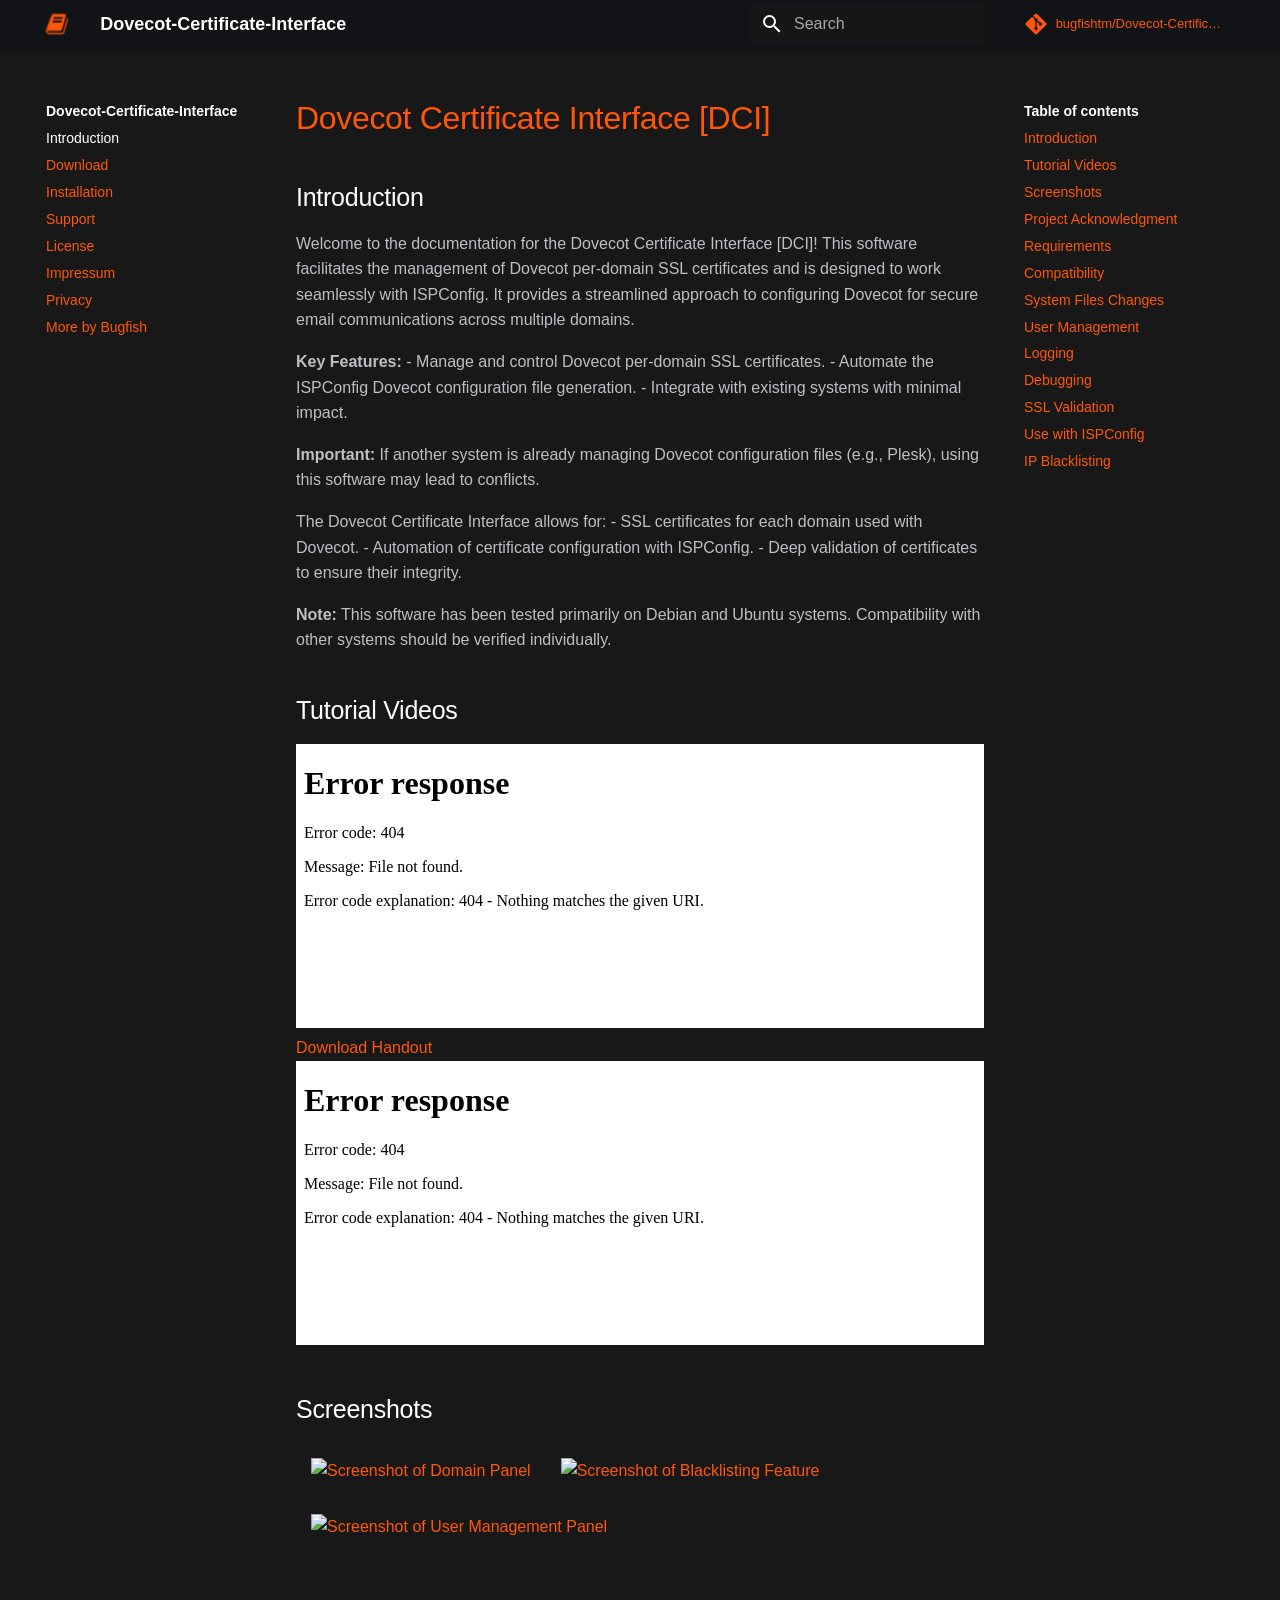
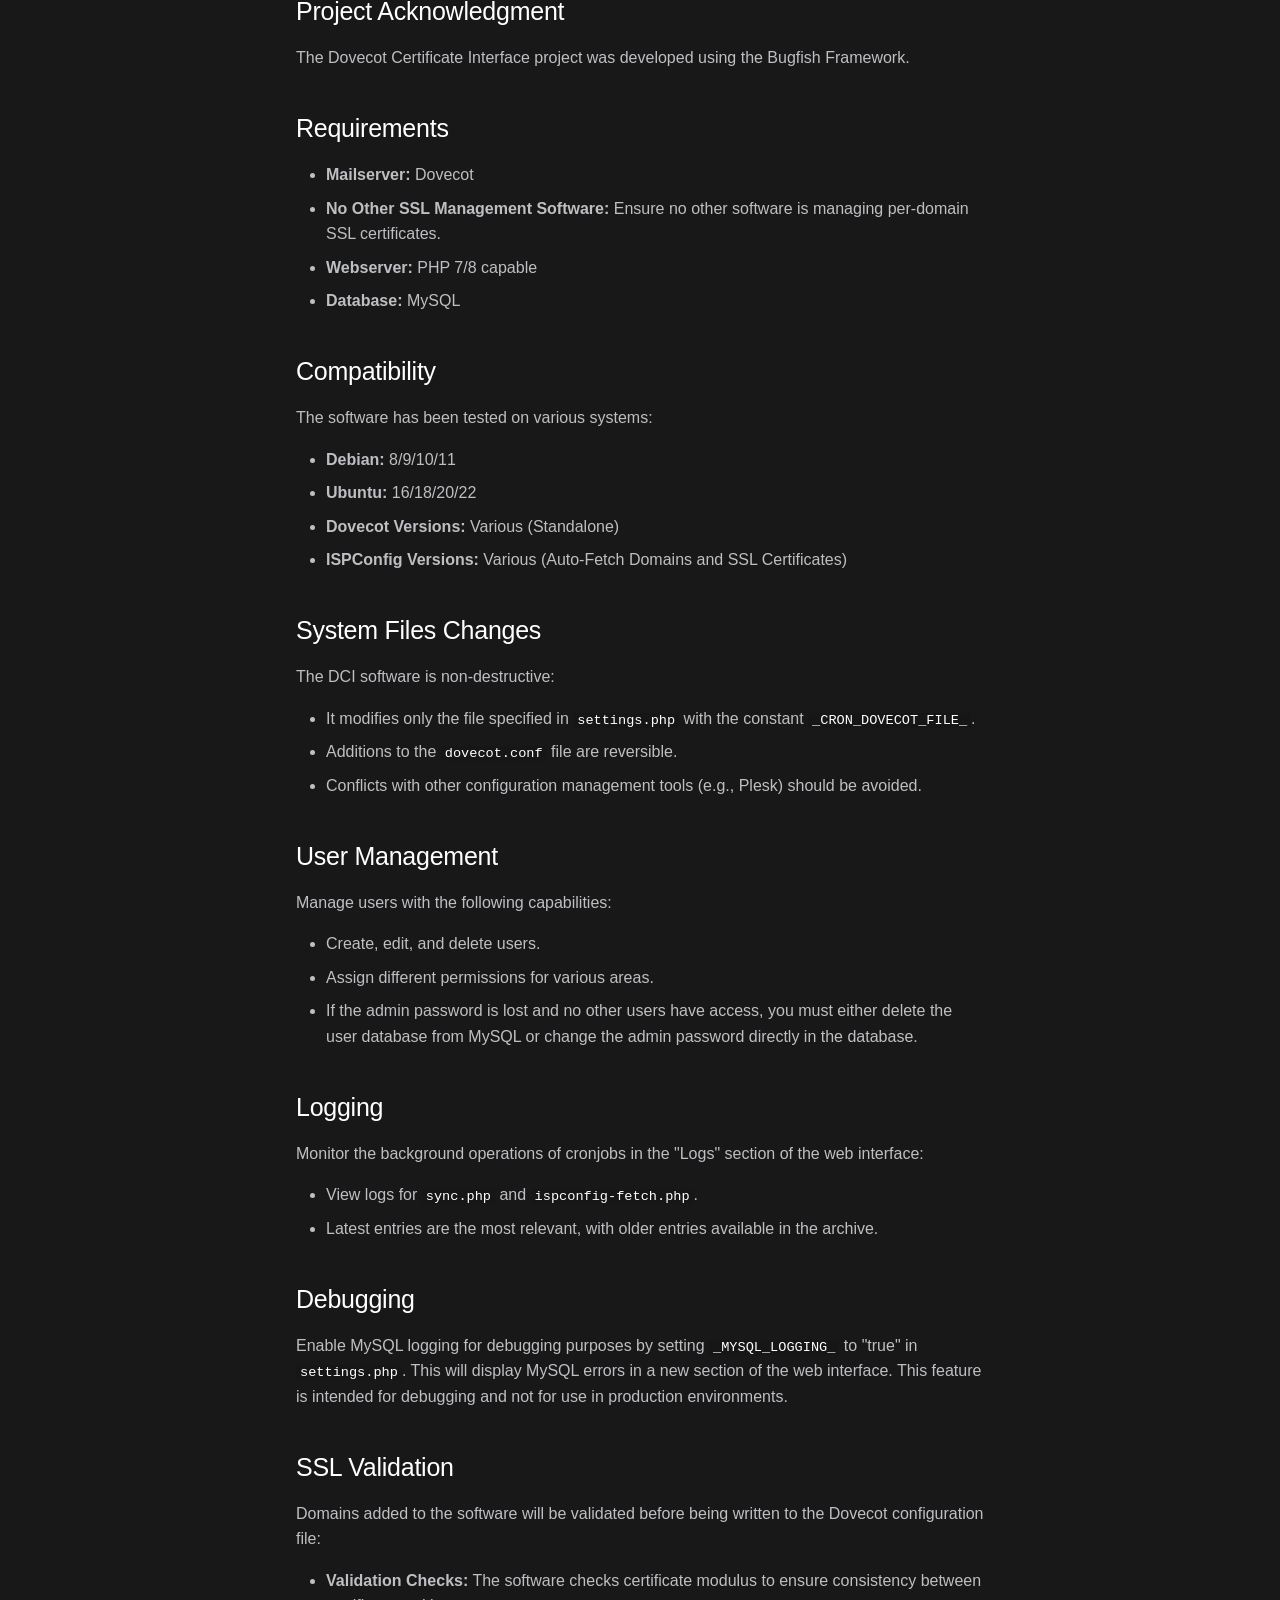
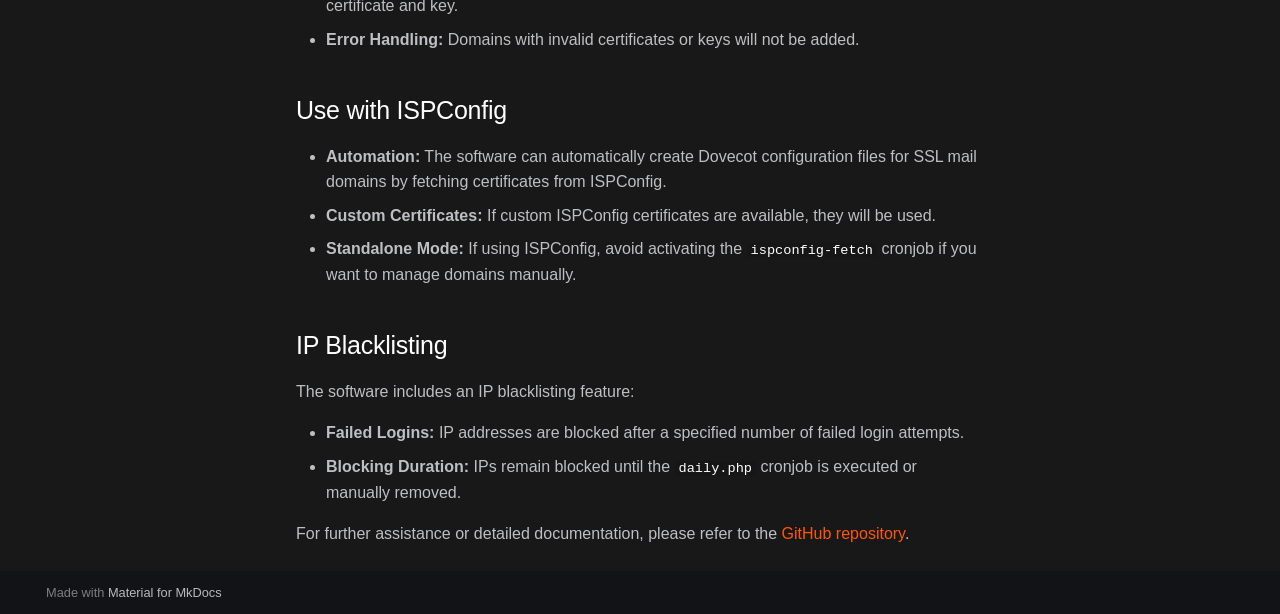
==== docs/index.html @ 342eeac7 "1.2.0" ====
<!doctype html>
<html lang="en" class="no-js">
  <head>
    
      <meta charset="utf-8">
      <meta name="viewport" content="width=device-width,initial-scale=1">
      
      
      
      
      
        <link rel="next" href="download.html">
      
      
      <link rel="icon" href="favicon.ico">
      <meta name="generator" content="mkdocs-1.6.0, mkdocs-material-9.5.31">
    
    
      
        <title>Introduction - Dovecot-Certificate-Interface</title>
      
    
    
      <link rel="stylesheet" href="assets/stylesheets/main.3cba04c6.min.css">
      
        
        <link rel="stylesheet" href="assets/stylesheets/palette.06af60db.min.css">
      
      
     <script type="application/ld+json">
    {
      "@context": "http://schema.org",
      "@type": "WebSite",
      "name": "Dovecot-Certificate-Interface",
    }
    </script>     
	<script type="application/ld+json">
	{
	  "@context": "http://schema.org",
	  "@type": "TechArticle",
	  "headline": "Introduction",
	  "description": "Explore comprehensive documentation for the Dovecot Certificate Interface (DCI). Learn how to manage SSL certificates, integrate with ISPConfig, and more with our detailed guides and resources.",
	  "articleSection": "Introduction",
	  "datePublished": "2024-08-19",
	  "dateModified": "2024-08-19",
	  "author": {
		"@type": "Person",
		"name": "Jan-Maurice Dahlmanns"
	  },
	  "publisher": {
		"@type": "Organization",
		"name": "Bugfish",
		"logo": {
		  "@type": "ImageObject",
		  "url": "./logo.png"
		}
	  }
	}
	</script>
    <meta http-equiv="X-UA-Compatible" content="IE=edge">
	<meta name="subject" content="documentation">
	<meta name="copyright" content="bugfish">
	<meta name='language' content='en'>
	<meta name='robots' content='index,follow'>
	<meta name='author' content='bugfish, ynvnzmlzaa@gmail.com'>
    
    
	<meta property="og:title" content="Introduction - Dovecot-Certificate-Interface"/>
	<meta name="description" content="Explore comprehensive documentation for the Dovecot Certificate Interface (DCI). Learn how to manage SSL certificates, integrate with ISPConfig, and more with our detailed guides and resources.">  
	<meta name="og:description" content="Explore comprehensive documentation for the Dovecot Certificate Interface (DCI). Learn how to manage SSL certificates, integrate with ISPConfig, and more with our detailed guides and resources.">  
	<meta property="og:image" content="./meta.png" />

    
    
      
    
    
      
    
    
      <link rel="stylesheet" href="assets/_mkdocstrings.css">
    
      <link rel="stylesheet" href="stylesheets/extra.css">
    
    <script>__md_scope=new URL(".",location),__md_hash=e=>[...e].reduce((e,_)=>(e<<5)-e+_.charCodeAt(0),0),__md_get=(e,_=localStorage,t=__md_scope)=>JSON.parse(_.getItem(t.pathname+"."+e)),__md_set=(e,_,t=localStorage,a=__md_scope)=>{try{t.setItem(a.pathname+"."+e,JSON.stringify(_))}catch(e){}}</script>
    
      

    
    
    
   <link href="assets/stylesheets/glightbox.min.css" rel="stylesheet"/><style>
    html.glightbox-open { overflow: initial; height: 100%; }
    .gslide-title { margin-top: 0px; user-select: text; }
    .gslide-desc { color: #666; user-select: text; }
    .gslide-image img { background: white; }
    .gscrollbar-fixer { padding-right: 15px; }
    .gdesc-inner { font-size: 0.75rem; }
    body[data-md-color-scheme="slate"] .gdesc-inner { background: var(--md-default-bg-color);}
    body[data-md-color-scheme="slate"] .gslide-title { color: var(--md-default-fg-color);}
    body[data-md-color-scheme="slate"] .gslide-desc { color: var(--md-default-fg-color);}</style> <script src="assets/javascripts/glightbox.min.js"></script></head>
  
  
    
    
      
    
    
    
    
    <body dir="ltr" data-md-color-scheme="slate" data-md-color-primary="deep-orange" data-md-color-accent="deep-orange">
  
    
    <input class="md-toggle" data-md-toggle="drawer" type="checkbox" id="__drawer" autocomplete="off">
    <input class="md-toggle" data-md-toggle="search" type="checkbox" id="__search" autocomplete="off">
    <label class="md-overlay" for="__drawer"></label>
    <div data-md-component="skip">
      
        
        <a href="#dovecot-certificate-interface-dci" class="md-skip">
          Skip to content
        </a>
      
    </div>
    <div data-md-component="announce">
      
    </div>
    
    
      

  

<header class="md-header md-header--shadow" data-md-component="header">
  <nav class="md-header__inner md-grid" aria-label="Header">
    <a href="index.html" title="Dovecot-Certificate-Interface" class="md-header__button md-logo" aria-label="Dovecot-Certificate-Interface" data-md-component="logo">
      
  <img src="logo.png" alt="logo">

    </a>
    <label class="md-header__button md-icon" for="__drawer">
      
      <svg xmlns="http://www.w3.org/2000/svg" viewBox="0 0 24 24"><path d="M3 6h18v2H3V6m0 5h18v2H3v-2m0 5h18v2H3v-2Z"/></svg>
    </label>
    <div class="md-header__title" data-md-component="header-title">
      <div class="md-header__ellipsis">
        <div class="md-header__topic">
          <span class="md-ellipsis">
            Dovecot-Certificate-Interface
          </span>
        </div>
        <div class="md-header__topic" data-md-component="header-topic">
          <span class="md-ellipsis">
            
              Introduction
            
          </span>
        </div>
      </div>
    </div>
    
      
        <form class="md-header__option" data-md-component="palette">
  
    
    
    
    <input class="md-option" data-md-color-media="" data-md-color-scheme="slate" data-md-color-primary="deep-orange" data-md-color-accent="deep-orange"  aria-hidden="true"  type="radio" name="__palette" id="__palette_0">
    
  
</form>
      
    
    
      <script>var media,input,key,value,palette=__md_get("__palette");if(palette&&palette.color){"(prefers-color-scheme)"===palette.color.media&&(media=matchMedia("(prefers-color-scheme: light)"),input=document.querySelector(media.matches?"[data-md-color-media='(prefers-color-scheme: light)']":"[data-md-color-media='(prefers-color-scheme: dark)']"),palette.color.media=input.getAttribute("data-md-color-media"),palette.color.scheme=input.getAttribute("data-md-color-scheme"),palette.color.primary=input.getAttribute("data-md-color-primary"),palette.color.accent=input.getAttribute("data-md-color-accent"));for([key,value]of Object.entries(palette.color))document.body.setAttribute("data-md-color-"+key,value)}</script>
    
    
    
      <label class="md-header__button md-icon" for="__search">
        
        <svg xmlns="http://www.w3.org/2000/svg" viewBox="0 0 24 24"><path d="M9.5 3A6.5 6.5 0 0 1 16 9.5c0 1.61-.59 3.09-1.56 4.23l.27.27h.79l5 5-1.5 1.5-5-5v-.79l-.27-.27A6.516 6.516 0 0 1 9.5 16 6.5 6.5 0 0 1 3 9.5 6.5 6.5 0 0 1 9.5 3m0 2C7 5 5 7 5 9.5S7 14 9.5 14 14 12 14 9.5 12 5 9.5 5Z"/></svg>
      </label>
      <div class="md-search" data-md-component="search" role="dialog">
  <label class="md-search__overlay" for="__search"></label>
  <div class="md-search__inner" role="search">
    <form class="md-search__form" name="search">
      <input type="text" class="md-search__input" name="query" aria-label="Search" placeholder="Search" autocapitalize="off" autocorrect="off" autocomplete="off" spellcheck="false" data-md-component="search-query" required>
      <label class="md-search__icon md-icon" for="__search">
        
        <svg xmlns="http://www.w3.org/2000/svg" viewBox="0 0 24 24"><path d="M9.5 3A6.5 6.5 0 0 1 16 9.5c0 1.61-.59 3.09-1.56 4.23l.27.27h.79l5 5-1.5 1.5-5-5v-.79l-.27-.27A6.516 6.516 0 0 1 9.5 16 6.5 6.5 0 0 1 3 9.5 6.5 6.5 0 0 1 9.5 3m0 2C7 5 5 7 5 9.5S7 14 9.5 14 14 12 14 9.5 12 5 9.5 5Z"/></svg>
        
        <svg xmlns="http://www.w3.org/2000/svg" viewBox="0 0 24 24"><path d="M20 11v2H8l5.5 5.5-1.42 1.42L4.16 12l7.92-7.92L13.5 5.5 8 11h12Z"/></svg>
      </label>
      <nav class="md-search__options" aria-label="Search">
        
        <button type="reset" class="md-search__icon md-icon" title="Clear" aria-label="Clear" tabindex="-1">
          
          <svg xmlns="http://www.w3.org/2000/svg" viewBox="0 0 24 24"><path d="M19 6.41 17.59 5 12 10.59 6.41 5 5 6.41 10.59 12 5 17.59 6.41 19 12 13.41 17.59 19 19 17.59 13.41 12 19 6.41Z"/></svg>
        </button>
      </nav>
      
    </form>
    <div class="md-search__output">
      <div class="md-search__scrollwrap" tabindex="0" data-md-scrollfix>
        <div class="md-search-result" data-md-component="search-result">
          <div class="md-search-result__meta">
            Initializing search
          </div>
          <ol class="md-search-result__list" role="presentation"></ol>
        </div>
      </div>
    </div>
  </div>
</div>
    
    
      <div class="md-header__source">
        <a href="https://github.com/bugfishtm/Dovecot-Certificate-Interface" title="Go to repository" class="md-source" data-md-component="source">
  <div class="md-source__icon md-icon">
    
    <svg xmlns="http://www.w3.org/2000/svg" viewBox="0 0 448 512"><!--! Font Awesome Free 6.6.0 by @fontawesome - https://fontawesome.com License - https://fontawesome.com/license/free (Icons: CC BY 4.0, Fonts: SIL OFL 1.1, Code: MIT License) Copyright 2024 Fonticons, Inc.--><path d="M439.55 236.05 244 40.45a28.87 28.87 0 0 0-40.81 0l-40.66 40.63 51.52 51.52c27.06-9.14 52.68 16.77 43.39 43.68l49.66 49.66c34.23-11.8 61.18 31 35.47 56.69-26.49 26.49-70.21-2.87-56-37.34L240.22 199v121.85c25.3 12.54 22.26 41.85 9.08 55a34.34 34.34 0 0 1-48.55 0c-17.57-17.6-11.07-46.91 11.25-56v-123c-20.8-8.51-24.6-30.74-18.64-45L142.57 101 8.45 235.14a28.86 28.86 0 0 0 0 40.81l195.61 195.6a28.86 28.86 0 0 0 40.8 0l194.69-194.69a28.86 28.86 0 0 0 0-40.81z"/></svg>
  </div>
  <div class="md-source__repository">
    bugfishtm/Dovecot-Certificate-Interface/releases
  </div>
</a>
      </div>
    
  </nav>
  
</header>
    
    <div class="md-container" data-md-component="container">
      
      
        
          
        
      
      <main class="md-main" data-md-component="main">
        <div class="md-main__inner md-grid">
          
            
              
              <div class="md-sidebar md-sidebar--primary" data-md-component="sidebar" data-md-type="navigation" >
                <div class="md-sidebar__scrollwrap">
                  <div class="md-sidebar__inner">
                    



<nav class="md-nav md-nav--primary" aria-label="Navigation" data-md-level="0">
  <label class="md-nav__title" for="__drawer">
    <a href="index.html" title="Dovecot-Certificate-Interface" class="md-nav__button md-logo" aria-label="Dovecot-Certificate-Interface" data-md-component="logo">
      
  <img src="logo.png" alt="logo">

    </a>
    Dovecot-Certificate-Interface
  </label>
  
    <div class="md-nav__source">
      <a href="https://github.com/bugfishtm/Dovecot-Certificate-Interface" title="Go to repository" class="md-source" data-md-component="source">
  <div class="md-source__icon md-icon">
    
    <svg xmlns="http://www.w3.org/2000/svg" viewBox="0 0 448 512"><!--! Font Awesome Free 6.6.0 by @fontawesome - https://fontawesome.com License - https://fontawesome.com/license/free (Icons: CC BY 4.0, Fonts: SIL OFL 1.1, Code: MIT License) Copyright 2024 Fonticons, Inc.--><path d="M439.55 236.05 244 40.45a28.87 28.87 0 0 0-40.81 0l-40.66 40.63 51.52 51.52c27.06-9.14 52.68 16.77 43.39 43.68l49.66 49.66c34.23-11.8 61.18 31 35.47 56.69-26.49 26.49-70.21-2.87-56-37.34L240.22 199v121.85c25.3 12.54 22.26 41.85 9.08 55a34.34 34.34 0 0 1-48.55 0c-17.57-17.6-11.07-46.91 11.25-56v-123c-20.8-8.51-24.6-30.74-18.64-45L142.57 101 8.45 235.14a28.86 28.86 0 0 0 0 40.81l195.61 195.6a28.86 28.86 0 0 0 40.8 0l194.69-194.69a28.86 28.86 0 0 0 0-40.81z"/></svg>
  </div>
  <div class="md-source__repository">
    bugfishtm/Dovecot-Certificate-Interface/releases
  </div>
</a>
    </div>
  
  <ul class="md-nav__list" data-md-scrollfix>
    
      
      
  
  
    
  
  
  
    <li class="md-nav__item md-nav__item--active">
      
      <input class="md-nav__toggle md-toggle" type="checkbox" id="__toc">
      
      
        
      
      
        <label class="md-nav__link md-nav__link--active" for="__toc">
          
  
  <span class="md-ellipsis">
    Introduction
  </span>
  

          <span class="md-nav__icon md-icon"></span>
        </label>
      
      <a href="index.html" class="md-nav__link md-nav__link--active">
        
  
  <span class="md-ellipsis">
    Introduction
  </span>
  

      </a>
      
        

<nav class="md-nav md-nav--secondary" aria-label="Table of contents">
  
  
  
    
  
  
    <label class="md-nav__title" for="__toc">
      <span class="md-nav__icon md-icon"></span>
      Table of contents
    </label>
    <ul class="md-nav__list" data-md-component="toc" data-md-scrollfix>
      
        <li class="md-nav__item">
  <a href="#introduction" class="md-nav__link">
    <span class="md-ellipsis">
      Introduction
    </span>
  </a>
  
</li>
      
        <li class="md-nav__item">
  <a href="#tutorial-videos" class="md-nav__link">
    <span class="md-ellipsis">
      Tutorial Videos
    </span>
  </a>
  
</li>
      
        <li class="md-nav__item">
  <a href="#screenshots" class="md-nav__link">
    <span class="md-ellipsis">
      Screenshots
    </span>
  </a>
  
</li>
      
        <li class="md-nav__item">
  <a href="#project-acknowledgment" class="md-nav__link">
    <span class="md-ellipsis">
      Project Acknowledgment
    </span>
  </a>
  
</li>
      
        <li class="md-nav__item">
  <a href="#requirements" class="md-nav__link">
    <span class="md-ellipsis">
      Requirements
    </span>
  </a>
  
</li>
      
        <li class="md-nav__item">
  <a href="#compatibility" class="md-nav__link">
    <span class="md-ellipsis">
      Compatibility
    </span>
  </a>
  
</li>
      
        <li class="md-nav__item">
  <a href="#system-files-changes" class="md-nav__link">
    <span class="md-ellipsis">
      System Files Changes
    </span>
  </a>
  
</li>
      
        <li class="md-nav__item">
  <a href="#user-management" class="md-nav__link">
    <span class="md-ellipsis">
      User Management
    </span>
  </a>
  
</li>
      
        <li class="md-nav__item">
  <a href="#logging" class="md-nav__link">
    <span class="md-ellipsis">
      Logging
    </span>
  </a>
  
</li>
      
        <li class="md-nav__item">
  <a href="#debugging" class="md-nav__link">
    <span class="md-ellipsis">
      Debugging
    </span>
  </a>
  
</li>
      
        <li class="md-nav__item">
  <a href="#ssl-validation" class="md-nav__link">
    <span class="md-ellipsis">
      SSL Validation
    </span>
  </a>
  
</li>
      
        <li class="md-nav__item">
  <a href="#use-with-ispconfig" class="md-nav__link">
    <span class="md-ellipsis">
      Use with ISPConfig
    </span>
  </a>
  
</li>
      
        <li class="md-nav__item">
  <a href="#ip-blacklisting" class="md-nav__link">
    <span class="md-ellipsis">
      IP Blacklisting
    </span>
  </a>
  
</li>
      
    </ul>
  
</nav>
      
    </li>
  

    
      
      
  
  
  
  
    <li class="md-nav__item">
      <a href="download.html" class="md-nav__link">
        
  
  <span class="md-ellipsis">
    Download
  </span>
  

      </a>
    </li>
  

    
      
      
  
  
  
  
    <li class="md-nav__item">
      <a href="installation.html" class="md-nav__link">
        
  
  <span class="md-ellipsis">
    Installation
  </span>
  

      </a>
    </li>
  

    
      
      
  
  
  
  
    <li class="md-nav__item">
      <a href="support.html" class="md-nav__link">
        
  
  <span class="md-ellipsis">
    Support
  </span>
  

      </a>
    </li>
  

    
      
      
  
  
  
  
    <li class="md-nav__item">
      <a href="license.html" class="md-nav__link">
        
  
  <span class="md-ellipsis">
    License
  </span>
  

      </a>
    </li>
  

    
      
      
  
  
  
  
    <li class="md-nav__item">
      <a href="https://bugfishtm.blogspot.com/2023/05/impressum.html" class="md-nav__link">
        
  
  <span class="md-ellipsis">
    Impressum
  </span>
  

      </a>
    </li>
  

    
      
      
  
  
  
  
    <li class="md-nav__item">
      <a href="https://bugfishtm.blogspot.com/2023/05/privacy.html" class="md-nav__link">
        
  
  <span class="md-ellipsis">
    Privacy
  </span>
  

      </a>
    </li>
  

    
      
      
  
  
  
  
    <li class="md-nav__item">
      <a href="https://bugfishtm.github.io" class="md-nav__link">
        
  
  <span class="md-ellipsis">
    More by Bugfish
  </span>
  

      </a>
    </li>
  

    
  </ul>
</nav>
                  </div>
                </div>
              </div>
            
            
              
              <div class="md-sidebar md-sidebar--secondary" data-md-component="sidebar" data-md-type="toc" >
                <div class="md-sidebar__scrollwrap">
                  <div class="md-sidebar__inner">
                    

<nav class="md-nav md-nav--secondary" aria-label="Table of contents">
  
  
  
    
  
  
    <label class="md-nav__title" for="__toc">
      <span class="md-nav__icon md-icon"></span>
      Table of contents
    </label>
    <ul class="md-nav__list" data-md-component="toc" data-md-scrollfix>
      
        <li class="md-nav__item">
  <a href="#introduction" class="md-nav__link">
    <span class="md-ellipsis">
      Introduction
    </span>
  </a>
  
</li>
      
        <li class="md-nav__item">
  <a href="#tutorial-videos" class="md-nav__link">
    <span class="md-ellipsis">
      Tutorial Videos
    </span>
  </a>
  
</li>
      
        <li class="md-nav__item">
  <a href="#screenshots" class="md-nav__link">
    <span class="md-ellipsis">
      Screenshots
    </span>
  </a>
  
</li>
      
        <li class="md-nav__item">
  <a href="#project-acknowledgment" class="md-nav__link">
    <span class="md-ellipsis">
      Project Acknowledgment
    </span>
  </a>
  
</li>
      
        <li class="md-nav__item">
  <a href="#requirements" class="md-nav__link">
    <span class="md-ellipsis">
      Requirements
    </span>
  </a>
  
</li>
      
        <li class="md-nav__item">
  <a href="#compatibility" class="md-nav__link">
    <span class="md-ellipsis">
      Compatibility
    </span>
  </a>
  
</li>
      
        <li class="md-nav__item">
  <a href="#system-files-changes" class="md-nav__link">
    <span class="md-ellipsis">
      System Files Changes
    </span>
  </a>
  
</li>
      
        <li class="md-nav__item">
  <a href="#user-management" class="md-nav__link">
    <span class="md-ellipsis">
      User Management
    </span>
  </a>
  
</li>
      
        <li class="md-nav__item">
  <a href="#logging" class="md-nav__link">
    <span class="md-ellipsis">
      Logging
    </span>
  </a>
  
</li>
      
        <li class="md-nav__item">
  <a href="#debugging" class="md-nav__link">
    <span class="md-ellipsis">
      Debugging
    </span>
  </a>
  
</li>
      
        <li class="md-nav__item">
  <a href="#ssl-validation" class="md-nav__link">
    <span class="md-ellipsis">
      SSL Validation
    </span>
  </a>
  
</li>
      
        <li class="md-nav__item">
  <a href="#use-with-ispconfig" class="md-nav__link">
    <span class="md-ellipsis">
      Use with ISPConfig
    </span>
  </a>
  
</li>
      
        <li class="md-nav__item">
  <a href="#ip-blacklisting" class="md-nav__link">
    <span class="md-ellipsis">
      IP Blacklisting
    </span>
  </a>
  
</li>
      
    </ul>
  
</nav>
                  </div>
                </div>
              </div>
            
          
          
            <div class="md-content" data-md-component="content">
              <article class="md-content__inner md-typeset">
                
                  

  
  


<div><h1 id="dovecot-certificate-interface-dci">Dovecot Certificate Interface [DCI]</h1>
<h2 id="introduction">Introduction</h2>
<p>Welcome to the documentation for the Dovecot Certificate Interface [DCI]! This software facilitates the management of Dovecot per-domain SSL certificates and is designed to work seamlessly with ISPConfig. It provides a streamlined approach to configuring Dovecot for secure email communications across multiple domains.</p>
<p><strong>Key Features:</strong>
- Manage and control Dovecot per-domain SSL certificates.
- Automate the ISPConfig Dovecot configuration file generation.
- Integrate with existing systems with minimal impact.</p>
<p><strong>Important:</strong> If another system is already managing Dovecot configuration files (e.g., Plesk), using this software may lead to conflicts.</p>
<p>The Dovecot Certificate Interface allows for:
- SSL certificates for each domain used with Dovecot.
- Automation of certificate configuration with ISPConfig.
- Deep validation of certificates to ensure their integrity.</p>
<p><strong>Note:</strong> This software has been tested primarily on Debian and Ubuntu systems. Compatibility with other systems should be verified individually.</p>
<h2 id="tutorial-videos">Tutorial Videos</h2>
<p><div class="video-container"><iframe src="introduction.mp4" style="position:relative;width:100%;height:22.172vw" frameborder="0" allowfullscreen alt="type:video" autoplay="false"></iframe></div><a href="presentation.pptx">Download Handout</a>
<div class="video-container"><iframe src="information.mp4" style="position:relative;width:100%;height:22.172vw" frameborder="0" allowfullscreen alt="type:video" autoplay="false"></iframe></div></p>
<h2 id="screenshots">Screenshots</h2>
<p><a class="glightbox" href="main.png" data-type="image" data-width="100%" data-height="auto" data-desc-position="bottom"><img alt="Screenshot of Domain Panel" src="main.png"></a>
<a class="glightbox" href="2.png" data-type="image" data-width="100%" data-height="auto" data-desc-position="bottom"><img alt="Screenshot of Blacklisting Feature" src="2.png"></a>
<a class="glightbox" href="1.png" data-type="image" data-width="100%" data-height="auto" data-desc-position="bottom"><img alt="Screenshot of User Management Panel" src="1.png"></a></p>
<p><br clear="both"></p>
<h2 id="project-acknowledgment">Project Acknowledgment</h2>
<p>The Dovecot Certificate Interface project was developed using the Bugfish Framework.</p>
<h2 id="requirements">Requirements</h2>
<ul>
<li><strong>Mailserver:</strong> Dovecot</li>
<li><strong>No Other SSL Management Software:</strong> Ensure no other software is managing per-domain SSL certificates.</li>
<li><strong>Webserver:</strong> PHP 7/8 capable</li>
<li><strong>Database:</strong> MySQL</li>
</ul>
<h2 id="compatibility">Compatibility</h2>
<p>The software has been tested on various systems:</p>
<ul>
<li><strong>Debian:</strong> 8/9/10/11</li>
<li><strong>Ubuntu:</strong> 16/18/20/22</li>
<li><strong>Dovecot Versions:</strong> Various (Standalone)</li>
<li><strong>ISPConfig Versions:</strong> Various (Auto-Fetch Domains and SSL Certificates)</li>
</ul>
<h2 id="system-files-changes">System Files Changes</h2>
<p>The DCI software is non-destructive:</p>
<ul>
<li>It modifies only the file specified in <code>settings.php</code> with the constant <code>_CRON_DOVECOT_FILE_</code>.</li>
<li>Additions to the <code>dovecot.conf</code> file are reversible.</li>
<li>Conflicts with other configuration management tools (e.g., Plesk) should be avoided.</li>
</ul>
<h2 id="user-management">User Management</h2>
<p>Manage users with the following capabilities:</p>
<ul>
<li>Create, edit, and delete users.</li>
<li>Assign different permissions for various areas.</li>
<li>If the admin password is lost and no other users have access, you must either delete the user database from MySQL or change the admin password directly in the database.</li>
</ul>
<h2 id="logging">Logging</h2>
<p>Monitor the background operations of cronjobs in the "Logs" section of the web interface:</p>
<ul>
<li>View logs for <code>sync.php</code> and <code>ispconfig-fetch.php</code>.</li>
<li>Latest entries are the most relevant, with older entries available in the archive.</li>
</ul>
<h2 id="debugging">Debugging</h2>
<p>Enable MySQL logging for debugging purposes by setting <code>_MYSQL_LOGGING_</code> to "true" in <code>settings.php</code>. This will display MySQL errors in a new section of the web interface. This feature is intended for debugging and not for use in production environments.</p>
<h2 id="ssl-validation">SSL Validation</h2>
<p>Domains added to the software will be validated before being written to the Dovecot configuration file:</p>
<ul>
<li><strong>Validation Checks:</strong> The software checks certificate modulus to ensure consistency between certificate and key.</li>
<li><strong>Error Handling:</strong> Domains with invalid certificates or keys will not be added.</li>
</ul>
<h2 id="use-with-ispconfig">Use with ISPConfig</h2>
<ul>
<li><strong>Automation:</strong> The software can automatically create Dovecot configuration files for SSL mail domains by fetching certificates from ISPConfig.</li>
<li><strong>Custom Certificates:</strong> If custom ISPConfig certificates are available, they will be used.</li>
<li><strong>Standalone Mode:</strong> If using ISPConfig, avoid activating the <code>ispconfig-fetch</code> cronjob if you want to manage domains manually.</li>
</ul>
<h2 id="ip-blacklisting">IP Blacklisting</h2>
<p>The software includes an IP blacklisting feature:</p>
<ul>
<li><strong>Failed Logins:</strong> IP addresses are blocked after a specified number of failed login attempts.</li>
<li><strong>Blocking Duration:</strong> IPs remain blocked until the <code>daily.php</code> cronjob is executed or manually removed.</li>
</ul>
<p>For further assistance or detailed documentation, please refer to the <a href="https://github.com/bugfishtm/Dovecot-Certificate-Interface">GitHub repository</a>.</p></div>












                
              </article>
            </div>
          
          
<script>var target=document.getElementById(location.hash.slice(1));target&&target.name&&(target.checked=target.name.startsWith("__tabbed_"))</script>
        </div>
        
      </main>
      
        <footer class="md-footer">
  
  <div class="md-footer-meta md-typeset">
    <div class="md-footer-meta__inner md-grid">
      <div class="md-copyright">
  
  
    Made with
    <a href="https://squidfunk.github.io/mkdocs-material/" target="_blank" rel="noopener">
      Material for MkDocs
    </a>
  
</div>
      
    </div>
  </div>
</footer>
      
    </div>
    <div class="md-dialog" data-md-component="dialog">
      <div class="md-dialog__inner md-typeset"></div>
    </div>
    
    
    <script id="__config" type="application/json">{"base": ".", "features": ["content.code.copy"], "search": "assets/javascripts/workers/search.b8dbb3d2.min.js", "translations": {"clipboard.copied": "Copied to clipboard", "clipboard.copy": "Copy to clipboard", "search.result.more.one": "1 more on this page", "search.result.more.other": "# more on this page", "search.result.none": "No matching documents", "search.result.one": "1 matching document", "search.result.other": "# matching documents", "search.result.placeholder": "Type to start searching", "search.result.term.missing": "Missing", "select.version": "Select version"}}</script>
    
    
      <script src="assets/javascripts/bundle.fe8b6f2b.min.js"></script>
      
        <script src="javascripts/extra.js"></script>
      
    
  <script id="init-glightbox">const lightbox = GLightbox({"touchNavigation": true, "loop": false, "zoomable": true, "draggable": true, "openEffect": "zoom", "closeEffect": "zoom", "slideEffect": "slide"});
document$.subscribe(() => { lightbox.reload() });
</script></body>
</html>
---- docs/assets/stylesheets/main.3cba04c6.min.css ----
@charset "UTF-8";html{-webkit-text-size-adjust:none;-moz-text-size-adjust:none;text-size-adjust:none;box-sizing:border-box}*,:after,:before{box-sizing:inherit}@media (prefers-reduced-motion){*,:after,:before{transition:none!important}}body{margin:0}a,button,input,label{-webkit-tap-highlight-color:transparent}a{color:inherit;text-decoration:none}hr{border:0;box-sizing:initial;display:block;height:.05rem;overflow:visible;padding:0}small{font-size:80%}sub,sup{line-height:1em}img{border-style:none}table{border-collapse:initial;border-spacing:0}td,th{font-weight:400;vertical-align:top}button{background:#0000;border:0;font-family:inherit;font-size:inherit;margin:0;padding:0}input{border:0;outline:none}:root{--md-primary-fg-color:#4051b5;--md-primary-fg-color--light:#5d6cc0;--md-primary-fg-color--dark:#303fa1;--md-primary-bg-color:#fff;--md-primary-bg-color--light:#ffffffb3;--md-accent-fg-color:#526cfe;--md-accent-fg-color--transparent:#526cfe1a;--md-accent-bg-color:#fff;--md-accent-bg-color--light:#ffffffb3}[data-md-color-scheme=default]{color-scheme:light}[data-md-color-scheme=default] img[src$="#gh-dark-mode-only"],[data-md-color-scheme=default] img[src$="#only-dark"]{display:none}:root,[data-md-color-scheme=default]{--md-hue:225deg;--md-default-fg-color:#000000de;--md-default-fg-color--light:#0000008a;--md-default-fg-color--lighter:#00000052;--md-default-fg-color--lightest:#00000012;--md-default-bg-color:#fff;--md-default-bg-color--light:#ffffffb3;--md-default-bg-color--lighter:#ffffff4d;--md-default-bg-color--lightest:#ffffff1f;--md-code-fg-color:#36464e;--md-code-bg-color:#f5f5f5;--md-code-hl-color:#4287ff;--md-code-hl-color--light:#4287ff1a;--md-code-hl-number-color:#d52a2a;--md-code-hl-special-color:#db1457;--md-code-hl-function-color:#a846b9;--md-code-hl-constant-color:#6e59d9;--md-code-hl-keyword-color:#3f6ec6;--md-code-hl-string-color:#1c7d4d;--md-code-hl-name-color:var(--md-code-fg-color);--md-code-hl-operator-color:var(--md-default-fg-color--light);--md-code-hl-punctuation-color:var(--md-default-fg-color--light);--md-code-hl-comment-color:var(--md-default-fg-color--light);--md-code-hl-generic-color:var(--md-default-fg-color--light);--md-code-hl-variable-color:var(--md-default-fg-color--light);--md-typeset-color:var(--md-default-fg-color);--md-typeset-a-color:var(--md-primary-fg-color);--md-typeset-del-color:#f5503d26;--md-typeset-ins-color:#0bd57026;--md-typeset-kbd-color:#fafafa;--md-typeset-kbd-accent-color:#fff;--md-typeset-kbd-border-color:#b8b8b8;--md-typeset-mark-color:#ffff0080;--md-typeset-table-color:#0000001f;--md-typeset-table-color--light:rgba(0,0,0,.035);--md-admonition-fg-color:var(--md-default-fg-color);--md-admonition-bg-color:var(--md-default-bg-color);--md-warning-fg-color:#000000de;--md-warning-bg-color:#ff9;--md-footer-fg-color:#fff;--md-footer-fg-color--light:#ffffffb3;--md-footer-fg-color--lighter:#ffffff73;--md-footer-bg-color:#000000de;--md-footer-bg-color--dark:#00000052;--md-shadow-z1:0 0.2rem 0.5rem #0000000d,0 0 0.05rem #0000001a;--md-shadow-z2:0 0.2rem 0.5rem #0000001a,0 0 0.05rem #00000040;--md-shadow-z3:0 0.2rem 0.5rem #0003,0 0 0.05rem #00000059}.md-icon svg{fill:currentcolor;display:block;height:1.2rem;width:1.2rem}body{-webkit-font-smoothing:antialiased;-moz-osx-font-smoothing:grayscale;--md-text-font-family:var(--md-text-font,_),-apple-system,BlinkMacSystemFont,Helvetica,Arial,sans-serif;--md-code-font-family:var(--md-code-font,_),SFMono-Regular,Consolas,Menlo,monospace}aside,body,input{font-feature-settings:"kern","liga";color:var(--md-typeset-color);font-family:var(--md-text-font-family)}code,kbd,pre{font-feature-settings:"kern";font-family:var(--md-code-font-family)}:root{--md-typeset-table-sort-icon:url('data:image/svg+xml;charset=utf-8,<svg xmlns="http://www.w3.org/2000/svg" viewBox="0 0 24 24"><path d="m18 21-4-4h3V7h-3l4-4 4 4h-3v10h3M2 19v-2h10v2M2 13v-2h7v2M2 7V5h4v2H2Z"/></svg>');--md-typeset-table-sort-icon--asc:url('data:image/svg+xml;charset=utf-8,<svg xmlns="http://www.w3.org/2000/svg" viewBox="0 0 24 24"><path d="M19 17h3l-4 4-4-4h3V3h2M2 17h10v2H2M6 5v2H2V5m0 6h7v2H2v-2Z"/></svg>');--md-typeset-table-sort-icon--desc:url('data:image/svg+xml;charset=utf-8,<svg xmlns="http://www.w3.org/2000/svg" viewBox="0 0 24 24"><path d="M19 7h3l-4-4-4 4h3v14h2M2 17h10v2H2M6 5v2H2V5m0 6h7v2H2v-2Z"/></svg>')}.md-typeset{-webkit-print-color-adjust:exact;color-adjust:exact;font-size:.8rem;line-height:1.6}@media print{.md-typeset{font-size:.68rem}}.md-typeset blockquote,.md-typeset dl,.md-typeset figure,.md-typeset ol,.md-typeset pre,.md-typeset ul{margin-bottom:1em;margin-top:1em}.md-typeset h1{color:var(--md-default-fg-color--light);font-size:2em;line-height:1.3;margin:0 0 1.25em}.md-typeset h1,.md-typeset h2{font-weight:300;letter-spacing:-.01em}.md-typeset h2{font-size:1.5625em;line-height:1.4;margin:1.6em 0 .64em}.md-typeset h3{font-size:1.25em;font-weight:400;letter-spacing:-.01em;line-height:1.5;margin:1.6em 0 .8em}.md-typeset h2+h3{margin-top:.8em}.md-typeset h4{font-weight:700;letter-spacing:-.01em;margin:1em 0}.md-typeset h5,.md-typeset h6{color:var(--md-default-fg-color--light);font-size:.8em;font-weight:700;letter-spacing:-.01em;margin:1.25em 0}.md-typeset h5{text-transform:uppercase}.md-typeset hr{border-bottom:.05rem solid var(--md-default-fg-color--lightest);display:flow-root;margin:1.5em 0}.md-typeset a{color:var(--md-typeset-a-color);word-break:break-word}.md-typeset a,.md-typeset a:before{transition:color 125ms}.md-typeset a:focus,.md-typeset a:hover{color:var(--md-accent-fg-color)}.md-typeset a:focus code,.md-typeset a:hover code{background-color:var(--md-accent-fg-color--transparent)}.md-typeset a code{color:currentcolor;transition:background-color 125ms}.md-typeset a.focus-visible{outline-color:var(--md-accent-fg-color);outline-offset:.2rem}.md-typeset code,.md-typeset kbd,.md-typeset pre{color:var(--md-code-fg-color);direction:ltr;font-variant-ligatures:none}@media print{.md-typeset code,.md-typeset kbd,.md-typeset pre{white-space:pre-wrap}}.md-typeset code{background-color:var(--md-code-bg-color);border-radius:.1rem;-webkit-box-decoration-break:clone;box-decoration-break:clone;font-size:.85em;padding:0 .2941176471em;word-break:break-word}.md-typeset code:not(.focus-visible){-webkit-tap-highlight-color:transparent;outline:none}.md-typeset pre{display:flow-root;line-height:1.4;position:relative}.md-typeset pre>code{-webkit-box-decoration-break:slice;box-decoration-break:slice;box-shadow:none;display:block;margin:0;outline-color:var(--md-accent-fg-color);overflow:auto;padding:.7720588235em 1.1764705882em;scrollbar-color:var(--md-default-fg-color--lighter) #0000;scrollbar-width:thin;touch-action:auto;word-break:normal}.md-typeset pre>code:hover{scrollbar-color:var(--md-accent-fg-color) #0000}.md-typeset pre>code::-webkit-scrollbar{height:.2rem;width:.2rem}.md-typeset pre>code::-webkit-scrollbar-thumb{background-color:var(--md-default-fg-color--lighter)}.md-typeset pre>code::-webkit-scrollbar-thumb:hover{background-color:var(--md-accent-fg-color)}.md-typeset kbd{background-color:var(--md-typeset-kbd-color);border-radius:.1rem;box-shadow:0 .1rem 0 .05rem var(--md-typeset-kbd-border-color),0 .1rem 0 var(--md-typeset-kbd-border-color),0 -.1rem .2rem var(--md-typeset-kbd-accent-color) inset;color:var(--md-default-fg-color);display:inline-block;font-size:.75em;padding:0 .6666666667em;vertical-align:text-top;word-break:break-word}.md-typeset mark{background-color:var(--md-typeset-mark-color);-webkit-box-decoration-break:clone;box-decoration-break:clone;color:inherit;word-break:break-word}.md-typeset abbr{border-bottom:.05rem dotted var(--md-default-fg-color--light);cursor:help;text-decoration:none}.md-typeset small{opacity:.75}[dir=ltr] .md-typeset sub,[dir=ltr] .md-typeset sup{margin-left:.078125em}[dir=rtl] .md-typeset sub,[dir=rtl] .md-typeset sup{margin-right:.078125em}[dir=ltr] .md-typeset blockquote{padding-left:.6rem}[dir=rtl] .md-typeset blockquote{padding-right:.6rem}[dir=ltr] .md-typeset blockquote{border-left:.2rem solid var(--md-default-fg-color--lighter)}[dir=rtl] .md-typeset blockquote{border-right:.2rem solid var(--md-default-fg-color--lighter)}.md-typeset blockquote{color:var(--md-default-fg-color--light);margin-left:0;margin-right:0}.md-typeset ul{list-style-type:disc}[dir=ltr] .md-typeset ol,[dir=ltr] .md-typeset ul{margin-left:.625em}[dir=rtl] .md-typeset ol,[dir=rtl] .md-typeset ul{margin-right:.625em}.md-typeset ol,.md-typeset ul{padding:0}.md-typeset ol:not([hidden]),.md-typeset ul:not([hidden]){display:flow-root}.md-typeset ol ol,.md-typeset ul ol{list-style-type:lower-alpha}.md-typeset ol ol ol,.md-typeset ul ol ol{list-style-type:lower-roman}[dir=ltr] .md-typeset ol li,[dir=ltr] .md-typeset ul li{margin-left:1.25em}[dir=rtl] .md-typeset ol li,[dir=rtl] .md-typeset ul li{margin-right:1.25em}.md-typeset ol li,.md-typeset ul li{margin-bottom:.5em}.md-typeset ol li blockquote,.md-typeset ol li p,.md-typeset ul li blockquote,.md-typeset ul li p{margin:.5em 0}.md-typeset ol li:last-child,.md-typeset ul li:last-child{margin-bottom:0}[dir=ltr] .md-typeset ol li ol,[dir=ltr] .md-typeset ol li ul,[dir=ltr] .md-typeset ul li ol,[dir=ltr] .md-typeset ul li ul{margin-left:.625em}[dir=rtl] .md-typeset ol li ol,[dir=rtl] .md-typeset ol li ul,[dir=rtl] .md-typeset ul li ol,[dir=rtl] .md-typeset ul li ul{margin-right:.625em}.md-typeset ol li ol,.md-typeset ol li ul,.md-typeset ul li ol,.md-typeset ul li ul{margin-bottom:.5em;margin-top:.5em}[dir=ltr] .md-typeset dd{margin-left:1.875em}[dir=rtl] .md-typeset dd{margin-right:1.875em}.md-typeset dd{margin-bottom:1.5em;margin-top:1em}.md-typeset img,.md-typeset svg,.md-typeset video{height:auto;max-width:100%}.md-typeset img[align=left]{margin:1em 1em 1em 0}.md-typeset img[align=right]{margin:1em 0 1em 1em}.md-typeset img[align]:only-child{margin-top:0}.md-typeset figure{display:flow-root;margin:1em auto;max-width:100%;text-align:center;width:-moz-fit-content;width:fit-content}.md-typeset figure img{display:block;margin:0 auto}.md-typeset figcaption{font-style:italic;margin:1em auto;max-width:24rem}.md-typeset iframe{max-width:100%}.md-typeset table:not([class]){background-color:var(--md-default-bg-color);border:.05rem solid var(--md-typeset-table-color);border-radius:.1rem;display:inline-block;font-size:.64rem;max-width:100%;overflow:auto;touch-action:auto}@media print{.md-typeset table:not([class]){display:table}}.md-typeset table:not([class])+*{margin-top:1.5em}.md-typeset table:not([class]) td>:first-child,.md-typeset table:not([class]) th>:first-child{margin-top:0}.md-typeset table:not([class]) td>:last-child,.md-typeset table:not([class]) th>:last-child{margin-bottom:0}.md-typeset table:not([class]) td:not([align]),.md-typeset table:not([class]) th:not([align]){text-align:left}[dir=rtl] .md-typeset table:not([class]) td:not([align]),[dir=rtl] .md-typeset table:not([class]) th:not([align]){text-align:right}.md-typeset table:not([class]) th{font-weight:700;min-width:5rem;padding:.9375em 1.25em;vertical-align:top}.md-typeset table:not([class]) td{border-top:.05rem solid var(--md-typeset-table-color);padding:.9375em 1.25em;vertical-align:top}.md-typeset table:not([class]) tbody tr{transition:background-color 125ms}.md-typeset table:not([class]) tbody tr:hover{background-color:var(--md-typeset-table-color--light);box-shadow:0 .05rem 0 var(--md-default-bg-color) inset}.md-typeset table:not([class]) a{word-break:normal}.md-typeset table th[role=columnheader]{cursor:pointer}[dir=ltr] .md-typeset table th[role=columnheader]:after{margin-left:.5em}[dir=rtl] .md-typeset table th[role=columnheader]:after{margin-right:.5em}.md-typeset table th[role=columnheader]:after{content:"";display:inline-block;height:1.2em;-webkit-mask-image:var(--md-typeset-table-sort-icon);mask-image:var(--md-typeset-table-sort-icon);-webkit-mask-repeat:no-repeat;mask-repeat:no-repeat;-webkit-mask-size:contain;mask-size:contain;transition:background-color 125ms;vertical-align:text-bottom;width:1.2em}.md-typeset table th[role=columnheader]:hover:after{background-color:var(--md-default-fg-color--lighter)}.md-typeset table th[role=columnheader][aria-sort=ascending]:after{background-color:var(--md-default-fg-color--light);-webkit-mask-image:var(--md-typeset-table-sort-icon--asc);mask-image:var(--md-typeset-table-sort-icon--asc)}.md-typeset table th[role=columnheader][aria-sort=descending]:after{background-color:var(--md-default-fg-color--light);-webkit-mask-image:var(--md-typeset-table-sort-icon--desc);mask-image:var(--md-typeset-table-sort-icon--desc)}.md-typeset__scrollwrap{margin:1em -.8rem;overflow-x:auto;touch-action:auto}.md-typeset__table{display:inline-block;margin-bottom:.5em;padding:0 .8rem}@media print{.md-typeset__table{display:block}}html .md-typeset__table table{display:table;margin:0;overflow:hidden;width:100%}@media screen and (max-width:44.984375em){.md-content__inner>pre{margin:1em -.8rem}.md-content__inner>pre code{border-radius:0}}.md-typeset .md-author{border-radius:100%;display:block;flex-shrink:0;height:1.6rem;overflow:hidden;position:relative;transition:color 125ms,transform 125ms;width:1.6rem}.md-typeset .md-author img{display:block}.md-typeset .md-author--more{background:var(--md-default-fg-color--lightest);color:var(--md-default-fg-color--lighter);font-size:.6rem;font-weight:700;line-height:1.6rem;text-align:center}.md-typeset .md-author--long{height:2.4rem;width:2.4rem}.md-typeset a.md-author{transform:scale(1)}.md-typeset a.md-author img{border-radius:100%;filter:grayscale(100%) opacity(75%);transition:filter 125ms}.md-typeset a.md-author:focus,.md-typeset a.md-author:hover{transform:scale(1.1);z-index:1}.md-typeset a.md-author:focus img,.md-typeset a.md-author:hover img{filter:grayscale(0)}.md-banner{background-color:var(--md-footer-bg-color);color:var(--md-footer-fg-color);overflow:auto}@media print{.md-banner{display:none}}.md-banner--warning{background-color:var(--md-warning-bg-color);color:var(--md-warning-fg-color)}.md-banner__inner{font-size:.7rem;margin:.6rem auto;padding:0 .8rem}[dir=ltr] .md-banner__button{float:right}[dir=rtl] .md-banner__button{float:left}.md-banner__button{color:inherit;cursor:pointer;transition:opacity .25s}.no-js .md-banner__button{display:none}.md-banner__button:hover{opacity:.7}html{font-size:125%;height:100%;overflow-x:hidden}@media screen and (min-width:100em){html{font-size:137.5%}}@media screen and (min-width:125em){html{font-size:150%}}body{background-color:var(--md-default-bg-color);display:flex;flex-direction:column;font-size:.5rem;min-height:100%;position:relative;width:100%}@media print{body{display:block}}@media screen and (max-width:59.984375em){body[data-md-scrolllock]{position:fixed}}.md-grid{margin-left:auto;margin-right:auto;max-width:61rem}.md-container{display:flex;flex-direction:column;flex-grow:1}@media print{.md-container{display:block}}.md-main{flex-grow:1}.md-main__inner{display:flex;height:100%;margin-top:1.5rem}.md-ellipsis{overflow:hidden;text-overflow:ellipsis}.md-toggle{display:none}.md-option{height:0;opacity:0;position:absolute;width:0}.md-option:checked+label:not([hidden]){display:block}.md-option.focus-visible+label{outline-color:var(--md-accent-fg-color);outline-style:auto}.md-skip{background-color:var(--md-default-fg-color);border-radius:.1rem;color:var(--md-default-bg-color);font-size:.64rem;margin:.5rem;opacity:0;outline-color:var(--md-accent-fg-color);padding:.3rem .5rem;position:fixed;transform:translateY(.4rem);z-index:-1}.md-skip:focus{opacity:1;transform:translateY(0);transition:transform .25s cubic-bezier(.4,0,.2,1),opacity 175ms 75ms;z-index:10}@page{margin:25mm}:root{--md-clipboard-icon:url('data:image/svg+xml;charset=utf-8,<svg xmlns="http://www.w3.org/2000/svg" viewBox="0 0 24 24"><path d="M19 21H8V7h11m0-2H8a2 2 0 0 0-2 2v14a2 2 0 0 0 2 2h11a2 2 0 0 0 2-2V7a2 2 0 0 0-2-2m-3-4H4a2 2 0 0 0-2 2v14h2V3h12V1Z"/></svg>')}.md-clipboard{border-radius:.1rem;color:var(--md-default-fg-color--lightest);cursor:pointer;height:1.5em;outline-color:var(--md-accent-fg-color);outline-offset:.1rem;position:absolute;right:.5em;top:.5em;transition:color .25s;width:1.5em;z-index:1}@media print{.md-clipboard{display:none}}.md-clipboard:not(.focus-visible){-webkit-tap-highlight-color:transparent;outline:none}:hover>.md-clipboard{color:var(--md-default-fg-color--light)}.md-clipboard:focus,.md-clipboard:hover{color:var(--md-accent-fg-color)}.md-clipboard:after{background-color:currentcolor;content:"";display:block;height:1.125em;margin:0 auto;-webkit-mask-image:var(--md-clipboard-icon);mask-image:var(--md-clipboard-icon);-webkit-mask-position:center;mask-position:center;-webkit-mask-repeat:no-repeat;mask-repeat:no-repeat;-webkit-mask-size:contain;mask-size:contain;width:1.125em}.md-clipboard--inline{cursor:pointer}.md-clipboard--inline code{transition:color .25s,background-color .25s}.md-clipboard--inline:focus code,.md-clipboard--inline:hover code{background-color:var(--md-accent-fg-color--transparent);color:var(--md-accent-fg-color)}.md-typeset .md-code__content{display:grid}@keyframes consent{0%{opacity:0;transform:translateY(100%)}to{opacity:1;transform:translateY(0)}}@keyframes overlay{0%{opacity:0}to{opacity:1}}.md-consent__overlay{animation:overlay .25s both;-webkit-backdrop-filter:blur(.1rem);backdrop-filter:blur(.1rem);background-color:#0000008a;height:100%;opacity:1;position:fixed;top:0;width:100%;z-index:5}.md-consent__inner{animation:consent .5s cubic-bezier(.1,.7,.1,1) both;background-color:var(--md-default-bg-color);border:0;border-radius:.1rem;bottom:0;box-shadow:0 0 .2rem #0000001a,0 .2rem .4rem #0003;max-height:100%;overflow:auto;padding:0;position:fixed;width:100%;z-index:5}.md-consent__form{padding:.8rem}.md-consent__settings{display:none;margin:1em 0}input:checked+.md-consent__settings{display:block}.md-consent__controls{margin-bottom:.8rem}.md-typeset .md-consent__controls .md-button{display:inline}@media screen and (max-width:44.984375em){.md-typeset .md-consent__controls .md-button{display:block;margin-top:.4rem;text-align:center;width:100%}}.md-consent label{cursor:pointer}.md-content{flex-grow:1;min-width:0}.md-content__inner{margin:0 .8rem 1.2rem;padding-top:.6rem}@media screen and (min-width:76.25em){[dir=ltr] .md-sidebar--primary:not([hidden])~.md-content>.md-content__inner{margin-left:1.2rem}[dir=ltr] .md-sidebar--secondary:not([hidden])~.md-content>.md-content__inner,[dir=rtl] .md-sidebar--primary:not([hidden])~.md-content>.md-content__inner{margin-right:1.2rem}[dir=rtl] .md-sidebar--secondary:not([hidden])~.md-content>.md-content__inner{margin-left:1.2rem}}.md-content__inner:before{content:"";display:block;height:.4rem}.md-content__inner>:last-child{margin-bottom:0}[dir=ltr] .md-content__button{float:right}[dir=rtl] .md-content__button{float:left}[dir=ltr] .md-content__button{margin-left:.4rem}[dir=rtl] .md-content__button{margin-right:.4rem}.md-content__button{margin:.4rem 0;padding:0}@media print{.md-content__button{display:none}}.md-typeset .md-content__button{color:var(--md-default-fg-color--lighter)}.md-content__button svg{display:inline;vertical-align:top}[dir=rtl] .md-content__button svg{transform:scaleX(-1)}[dir=ltr] .md-dialog{right:.8rem}[dir=rtl] .md-dialog{left:.8rem}.md-dialog{background-color:var(--md-default-fg-color);border-radius:.1rem;bottom:.8rem;box-shadow:var(--md-shadow-z3);min-width:11.1rem;opacity:0;padding:.4rem .6rem;pointer-events:none;position:fixed;transform:translateY(100%);transition:transform 0ms .4s,opacity .4s;z-index:4}@media print{.md-dialog{display:none}}.md-dialog--active{opacity:1;pointer-events:auto;transform:translateY(0);transition:transform .4s cubic-bezier(.075,.85,.175,1),opacity .4s}.md-dialog__inner{color:var(--md-default-bg-color);font-size:.7rem}.md-feedback{margin:2em 0 1em;text-align:center}.md-feedback fieldset{border:none;margin:0;padding:0}.md-feedback__title{font-weight:700;margin:1em auto}.md-feedback__inner{position:relative}.md-feedback__list{display:flex;flex-wrap:wrap;place-content:baseline center;position:relative}.md-feedback__list:hover .md-icon:not(:disabled){color:var(--md-default-fg-color--lighter)}:disabled .md-feedback__list{min-height:1.8rem}.md-feedback__icon{color:var(--md-default-fg-color--light);cursor:pointer;flex-shrink:0;margin:0 .1rem;transition:color 125ms}.md-feedback__icon:not(:disabled).md-icon:hover{color:var(--md-accent-fg-color)}.md-feedback__icon:disabled{color:var(--md-default-fg-color--lightest);pointer-events:none}.md-feedback__note{opacity:0;position:relative;transform:translateY(.4rem);transition:transform .4s cubic-bezier(.1,.7,.1,1),opacity .15s}.md-feedback__note>*{margin:0 auto;max-width:16rem}:disabled .md-feedback__note{opacity:1;transform:translateY(0)}.md-footer{background-color:var(--md-footer-bg-color);color:var(--md-footer-fg-color)}@media print{.md-footer{display:none}}.md-footer__inner{justify-content:space-between;overflow:auto;padding:.2rem}.md-footer__inner:not([hidden]){display:flex}.md-footer__link{align-items:end;display:flex;flex-grow:0.01;margin-bottom:.4rem;margin-top:1rem;max-width:100%;outline-color:var(--md-accent-fg-color);overflow:hidden;transition:opacity .25s}.md-footer__link:focus,.md-footer__link:hover{opacity:.7}[dir=rtl] .md-footer__link svg{transform:scaleX(-1)}@media screen and (max-width:44.984375em){.md-footer__link--prev{flex-shrink:0}.md-footer__link--prev .md-footer__title{display:none}}[dir=ltr] .md-footer__link--next{margin-left:auto}[dir=rtl] .md-footer__link--next{margin-right:auto}.md-footer__link--next{text-align:right}[dir=rtl] .md-footer__link--next{text-align:left}.md-footer__title{flex-grow:1;font-size:.9rem;margin-bottom:.7rem;max-width:calc(100% - 2.4rem);padding:0 1rem;white-space:nowrap}.md-footer__button{margin:.2rem;padding:.4rem}.md-footer__direction{font-size:.64rem;opacity:.7}.md-footer-meta{background-color:var(--md-footer-bg-color--dark)}.md-footer-meta__inner{display:flex;flex-wrap:wrap;justify-content:space-between;padding:.2rem}html .md-footer-meta.md-typeset a{color:var(--md-footer-fg-color--light)}html .md-footer-meta.md-typeset a:focus,html .md-footer-meta.md-typeset a:hover{color:var(--md-footer-fg-color)}.md-copyright{color:var(--md-footer-fg-color--lighter);font-size:.64rem;margin:auto .6rem;padding:.4rem 0;width:100%}@media screen and (min-width:45em){.md-copyright{width:auto}}.md-copyright__highlight{color:var(--md-footer-fg-color--light)}.md-social{display:inline-flex;gap:.2rem;margin:0 .4rem;padding:.2rem 0 .6rem}@media screen and (min-width:45em){.md-social{padding:.6rem 0}}.md-social__link{display:inline-block;height:1.6rem;text-align:center;width:1.6rem}.md-social__link:before{line-height:1.9}.md-social__link svg{fill:currentcolor;max-height:.8rem;vertical-align:-25%}.md-typeset .md-button{border:.1rem solid;border-radius:.1rem;color:var(--md-primary-fg-color);cursor:pointer;display:inline-block;font-weight:700;padding:.625em 2em;transition:color 125ms,background-color 125ms,border-color 125ms}.md-typeset .md-button--primary{background-color:var(--md-primary-fg-color);border-color:var(--md-primary-fg-color);color:var(--md-primary-bg-color)}.md-typeset .md-button:focus,.md-typeset .md-button:hover{background-color:var(--md-accent-fg-color);border-color:var(--md-accent-fg-color);color:var(--md-accent-bg-color)}[dir=ltr] .md-typeset .md-input{border-top-left-radius:.1rem}[dir=ltr] .md-typeset .md-input,[dir=rtl] .md-typeset .md-input{border-top-right-radius:.1rem}[dir=rtl] .md-typeset .md-input{border-top-left-radius:.1rem}.md-typeset .md-input{border-bottom:.1rem solid var(--md-default-fg-color--lighter);box-shadow:var(--md-shadow-z1);font-size:.8rem;height:1.8rem;padding:0 .6rem;transition:border .25s,box-shadow .25s}.md-typeset .md-input:focus,.md-typeset .md-input:hover{border-bottom-color:var(--md-accent-fg-color);box-shadow:var(--md-shadow-z2)}.md-typeset .md-input--stretch{width:100%}.md-header{background-color:var(--md-primary-fg-color);box-shadow:0 0 .2rem #0000,0 .2rem .4rem #0000;color:var(--md-primary-bg-color);display:block;left:0;position:sticky;right:0;top:0;z-index:4}@media print{.md-header{display:none}}.md-header[hidden]{transform:translateY(-100%);transition:transform .25s cubic-bezier(.8,0,.6,1),box-shadow .25s}.md-header--shadow{box-shadow:0 0 .2rem #0000001a,0 .2rem .4rem #0003;transition:transform .25s cubic-bezier(.1,.7,.1,1),box-shadow .25s}.md-header__inner{align-items:center;display:flex;padding:0 .2rem}.md-header__button{color:currentcolor;cursor:pointer;margin:.2rem;outline-color:var(--md-accent-fg-color);padding:.4rem;position:relative;transition:opacity .25s;vertical-align:middle;z-index:1}.md-header__button:hover{opacity:.7}.md-header__button:not([hidden]){display:inline-block}.md-header__button:not(.focus-visible){-webkit-tap-highlight-color:transparent;outline:none}.md-header__button.md-logo{margin:.2rem;padding:.4rem}@media screen and (max-width:76.234375em){.md-header__button.md-logo{display:none}}.md-header__button.md-logo img,.md-header__button.md-logo svg{fill:currentcolor;display:block;height:1.2rem;width:auto}@media screen and (min-width:60em){.md-header__button[for=__search]{display:none}}.no-js .md-header__button[for=__search]{display:none}[dir=rtl] .md-header__button[for=__search] svg{transform:scaleX(-1)}@media screen and (min-width:76.25em){.md-header__button[for=__drawer]{display:none}}.md-header__topic{display:flex;max-width:100%;position:absolute;transition:transform .4s cubic-bezier(.1,.7,.1,1),opacity .15s;white-space:nowrap}.md-header__topic+.md-header__topic{opacity:0;pointer-events:none;transform:translateX(1.25rem);transition:transform .4s cubic-bezier(1,.7,.1,.1),opacity .15s;z-index:-1}[dir=rtl] .md-header__topic+.md-header__topic{transform:translateX(-1.25rem)}.md-header__topic:first-child{font-weight:700}[dir=ltr] .md-header__title{margin-left:1rem;margin-right:.4rem}[dir=rtl] .md-header__title{margin-left:.4rem;margin-right:1rem}.md-header__title{flex-grow:1;font-size:.9rem;height:2.4rem;line-height:2.4rem}.md-header__title--active .md-header__topic{opacity:0;pointer-events:none;transform:translateX(-1.25rem);transition:transform .4s cubic-bezier(1,.7,.1,.1),opacity .15s;z-index:-1}[dir=rtl] .md-header__title--active .md-header__topic{transform:translateX(1.25rem)}.md-header__title--active .md-header__topic+.md-header__topic{opacity:1;pointer-events:auto;transform:translateX(0);transition:transform .4s cubic-bezier(.1,.7,.1,1),opacity .15s;z-index:0}.md-header__title>.md-header__ellipsis{height:100%;position:relative;width:100%}.md-header__option{display:flex;flex-shrink:0;max-width:100%;transition:max-width 0ms .25s,opacity .25s .25s;white-space:nowrap}[data-md-toggle=search]:checked~.md-header .md-header__option{max-width:0;opacity:0;transition:max-width 0ms,opacity 0ms}.md-header__option>input{bottom:0}.md-header__source{display:none}@media screen and (min-width:60em){[dir=ltr] .md-header__source{margin-left:1rem}[dir=rtl] .md-header__source{margin-right:1rem}.md-header__source{display:block;max-width:11.7rem;width:11.7rem}}@media screen and (min-width:76.25em){[dir=ltr] .md-header__source{margin-left:1.4rem}[dir=rtl] .md-header__source{margin-right:1.4rem}}.md-meta{color:var(--md-default-fg-color--light);font-size:.7rem;line-height:1.3}.md-meta__list{display:inline-flex;flex-wrap:wrap;list-style:none;margin:0;padding:0}.md-meta__item:not(:last-child):after{content:"·";margin-left:.2rem;margin-right:.2rem}.md-meta__link{color:var(--md-typeset-a-color)}.md-meta__link:focus,.md-meta__link:hover{color:var(--md-accent-fg-color)}.md-draft{background-color:#ff1744;border-radius:.125em;color:#fff;display:inline-block;font-weight:700;padding-left:.5714285714em;padding-right:.5714285714em}:root{--md-nav-icon--prev:url('data:image/svg+xml;charset=utf-8,<svg xmlns="http://www.w3.org/2000/svg" viewBox="0 0 24 24"><path d="M20 11v2H8l5.5 5.5-1.42 1.42L4.16 12l7.92-7.92L13.5 5.5 8 11h12Z"/></svg>');--md-nav-icon--next:url('data:image/svg+xml;charset=utf-8,<svg xmlns="http://www.w3.org/2000/svg" viewBox="0 0 24 24"><path d="M8.59 16.58 13.17 12 8.59 7.41 10 6l6 6-6 6-1.41-1.42Z"/></svg>');--md-toc-icon:url('data:image/svg+xml;charset=utf-8,<svg xmlns="http://www.w3.org/2000/svg" viewBox="0 0 24 24"><path d="M3 9h14V7H3v2m0 4h14v-2H3v2m0 4h14v-2H3v2m16 0h2v-2h-2v2m0-10v2h2V7h-2m0 6h2v-2h-2v2Z"/></svg>')}.md-nav{font-size:.7rem;line-height:1.3}.md-nav__title{color:var(--md-default-fg-color--light);display:block;font-weight:700;overflow:hidden;padding:0 .6rem;text-overflow:ellipsis}.md-nav__title .md-nav__button{display:none}.md-nav__title .md-nav__button img{height:100%;width:auto}.md-nav__title .md-nav__button.md-logo img,.md-nav__title .md-nav__button.md-logo svg{fill:currentcolor;display:block;height:2.4rem;max-width:100%;object-fit:contain;width:auto}.md-nav__list{list-style:none;margin:0;padding:0}.md-nav__link{align-items:flex-start;display:flex;gap:.4rem;margin-top:.625em;scroll-snap-align:start;transition:color 125ms}.md-nav__link--passed{color:var(--md-default-fg-color--light)}.md-nav__item .md-nav__link--active,.md-nav__item .md-nav__link--active code{color:var(--md-typeset-a-color)}.md-nav__link .md-ellipsis{position:relative}[dir=ltr] .md-nav__link .md-icon:last-child{margin-left:auto}[dir=rtl] .md-nav__link .md-icon:last-child{margin-right:auto}.md-nav__link svg{fill:currentcolor;flex-shrink:0;height:1.3em;position:relative}.md-nav__link[for]:focus,.md-nav__link[for]:hover,.md-nav__link[href]:focus,.md-nav__link[href]:hover{color:var(--md-accent-fg-color);cursor:pointer}.md-nav__link.focus-visible{outline-color:var(--md-accent-fg-color);outline-offset:.2rem}.md-nav--primary .md-nav__link[for=__toc]{display:none}.md-nav--primary .md-nav__link[for=__toc] .md-icon:after{background-color:currentcolor;display:block;height:100%;-webkit-mask-image:var(--md-toc-icon);mask-image:var(--md-toc-icon);width:100%}.md-nav--primary .md-nav__link[for=__toc]~.md-nav{display:none}.md-nav__container>.md-nav__link{margin-top:0}.md-nav__container>.md-nav__link:first-child{flex-grow:1;min-width:0}.md-nav__icon{flex-shrink:0}.md-nav__source{display:none}@media screen and (max-width:76.234375em){.md-nav--primary,.md-nav--primary .md-nav{background-color:var(--md-default-bg-color);display:flex;flex-direction:column;height:100%;left:0;position:absolute;right:0;top:0;z-index:1}.md-nav--primary .md-nav__item,.md-nav--primary .md-nav__title{font-size:.8rem;line-height:1.5}.md-nav--primary .md-nav__title{background-color:var(--md-default-fg-color--lightest);color:var(--md-default-fg-color--light);cursor:pointer;height:5.6rem;line-height:2.4rem;padding:3rem .8rem .2rem;position:relative;white-space:nowrap}[dir=ltr] .md-nav--primary .md-nav__title .md-nav__icon{left:.4rem}[dir=rtl] .md-nav--primary .md-nav__title .md-nav__icon{right:.4rem}.md-nav--primary .md-nav__title .md-nav__icon{display:block;height:1.2rem;margin:.2rem;position:absolute;top:.4rem;width:1.2rem}.md-nav--primary .md-nav__title .md-nav__icon:after{background-color:currentcolor;content:"";display:block;height:100%;-webkit-mask-image:var(--md-nav-icon--prev);mask-image:var(--md-nav-icon--prev);-webkit-mask-position:center;mask-position:center;-webkit-mask-repeat:no-repeat;mask-repeat:no-repeat;-webkit-mask-size:contain;mask-size:contain;width:100%}.md-nav--primary .md-nav__title~.md-nav__list{background-color:var(--md-default-bg-color);box-shadow:0 .05rem 0 var(--md-default-fg-color--lightest) inset;overflow-y:auto;scroll-snap-type:y mandatory;touch-action:pan-y}.md-nav--primary .md-nav__title~.md-nav__list>:first-child{border-top:0}.md-nav--primary .md-nav__title[for=__drawer]{background-color:var(--md-primary-fg-color);color:var(--md-primary-bg-color);font-weight:700}.md-nav--primary .md-nav__title .md-logo{display:block;left:.2rem;margin:.2rem;padding:.4rem;position:absolute;right:.2rem;top:.2rem}.md-nav--primary .md-nav__list{flex:1}.md-nav--primary .md-nav__item{border-top:.05rem solid var(--md-default-fg-color--lightest)}.md-nav--primary .md-nav__item--active>.md-nav__link{color:var(--md-typeset-a-color)}.md-nav--primary .md-nav__item--active>.md-nav__link:focus,.md-nav--primary .md-nav__item--active>.md-nav__link:hover{color:var(--md-accent-fg-color)}.md-nav--primary .md-nav__link{margin-top:0;padding:.6rem .8rem}.md-nav--primary .md-nav__link svg{margin-top:.1em}.md-nav--primary .md-nav__link>.md-nav__link{padding:0}[dir=ltr] .md-nav--primary .md-nav__link .md-nav__icon{margin-right:-.2rem}[dir=rtl] .md-nav--primary .md-nav__link .md-nav__icon{margin-left:-.2rem}.md-nav--primary .md-nav__link .md-nav__icon{font-size:1.2rem;height:1.2rem;width:1.2rem}.md-nav--primary .md-nav__link .md-nav__icon:after{background-color:currentcolor;content:"";display:block;height:100%;-webkit-mask-image:var(--md-nav-icon--next);mask-image:var(--md-nav-icon--next);-webkit-mask-position:center;mask-position:center;-webkit-mask-repeat:no-repeat;mask-repeat:no-repeat;-webkit-mask-size:contain;mask-size:contain;width:100%}[dir=rtl] .md-nav--primary .md-nav__icon:after{transform:scale(-1)}.md-nav--primary .md-nav--secondary .md-nav{background-color:initial;position:static}[dir=ltr] .md-nav--primary .md-nav--secondary .md-nav .md-nav__link{padding-left:1.4rem}[dir=rtl] .md-nav--primary .md-nav--secondary .md-nav .md-nav__link{padding-right:1.4rem}[dir=ltr] .md-nav--primary .md-nav--secondary .md-nav .md-nav .md-nav__link{padding-left:2rem}[dir=rtl] .md-nav--primary .md-nav--secondary .md-nav .md-nav .md-nav__link{padding-right:2rem}[dir=ltr] .md-nav--primary .md-nav--secondary .md-nav .md-nav .md-nav .md-nav__link{padding-left:2.6rem}[dir=rtl] .md-nav--primary .md-nav--secondary .md-nav .md-nav .md-nav .md-nav__link{padding-right:2.6rem}[dir=ltr] .md-nav--primary .md-nav--secondary .md-nav .md-nav .md-nav .md-nav .md-nav__link{padding-left:3.2rem}[dir=rtl] .md-nav--primary .md-nav--secondary .md-nav .md-nav .md-nav .md-nav .md-nav__link{padding-right:3.2rem}.md-nav--secondary{background-color:initial}.md-nav__toggle~.md-nav{display:flex;opacity:0;transform:translateX(100%);transition:transform .25s cubic-bezier(.8,0,.6,1),opacity 125ms 50ms}[dir=rtl] .md-nav__toggle~.md-nav{transform:translateX(-100%)}.md-nav__toggle:checked~.md-nav{opacity:1;transform:translateX(0);transition:transform .25s cubic-bezier(.4,0,.2,1),opacity 125ms 125ms}.md-nav__toggle:checked~.md-nav>.md-nav__list{-webkit-backface-visibility:hidden;backface-visibility:hidden}}@media screen and (max-width:59.984375em){.md-nav--primary .md-nav__link[for=__toc]{display:flex}.md-nav--primary .md-nav__link[for=__toc] .md-icon:after{content:""}.md-nav--primary .md-nav__link[for=__toc]+.md-nav__link{display:none}.md-nav--primary .md-nav__link[for=__toc]~.md-nav{display:flex}.md-nav__source{background-color:var(--md-primary-fg-color--dark);color:var(--md-primary-bg-color);display:block;padding:0 .2rem}}@media screen and (min-width:60em) and (max-width:76.234375em){.md-nav--integrated .md-nav__link[for=__toc]{display:flex}.md-nav--integrated .md-nav__link[for=__toc] .md-icon:after{content:""}.md-nav--integrated .md-nav__link[for=__toc]+.md-nav__link{display:none}.md-nav--integrated .md-nav__link[for=__toc]~.md-nav{display:flex}}@media screen and (min-width:60em){.md-nav{margin-bottom:-.4rem}.md-nav--secondary .md-nav__title{background:var(--md-default-bg-color);box-shadow:0 0 .4rem .4rem var(--md-default-bg-color);position:sticky;top:0;z-index:1}.md-nav--secondary .md-nav__title[for=__toc]{scroll-snap-align:start}.md-nav--secondary .md-nav__title .md-nav__icon{display:none}[dir=ltr] .md-nav--secondary .md-nav__list{padding-left:.6rem}[dir=rtl] .md-nav--secondary .md-nav__list{padding-right:.6rem}.md-nav--secondary .md-nav__list{padding-bottom:.4rem}[dir=ltr] .md-nav--secondary .md-nav__item>.md-nav__link{margin-right:.4rem}[dir=rtl] .md-nav--secondary .md-nav__item>.md-nav__link{margin-left:.4rem}}@media screen and (min-width:76.25em){.md-nav{margin-bottom:-.4rem;transition:max-height .25s cubic-bezier(.86,0,.07,1)}.md-nav--primary .md-nav__title{background:var(--md-default-bg-color);box-shadow:0 0 .4rem .4rem var(--md-default-bg-color);position:sticky;top:0;z-index:1}.md-nav--primary .md-nav__title[for=__drawer]{scroll-snap-align:start}.md-nav--primary .md-nav__title .md-nav__icon{display:none}[dir=ltr] .md-nav--primary .md-nav__list{padding-left:.6rem}[dir=rtl] .md-nav--primary .md-nav__list{padding-right:.6rem}.md-nav--primary .md-nav__list{padding-bottom:.4rem}[dir=ltr] .md-nav--primary .md-nav__item>.md-nav__link{margin-right:.4rem}[dir=rtl] .md-nav--primary .md-nav__item>.md-nav__link{margin-left:.4rem}.md-nav__toggle~.md-nav{display:grid;grid-template-rows:0fr;opacity:0;transition:grid-template-rows .25s cubic-bezier(.86,0,.07,1),opacity .25s,visibility 0ms .25s;visibility:collapse}.md-nav__toggle~.md-nav>.md-nav__list{overflow:hidden}.md-nav__toggle.md-toggle--indeterminate~.md-nav,.md-nav__toggle:checked~.md-nav{grid-template-rows:1fr;opacity:1;transition:grid-template-rows .25s cubic-bezier(.86,0,.07,1),opacity .15s .1s,visibility 0ms;visibility:visible}.md-nav__toggle.md-toggle--indeterminate~.md-nav{transition:none}.md-nav__item--nested>.md-nav>.md-nav__title{display:none}.md-nav__item--section{display:block;margin:1.25em 0}.md-nav__item--section:last-child{margin-bottom:0}.md-nav__item--section>.md-nav__link{font-weight:700}.md-nav__item--section>.md-nav__link[for]{color:var(--md-default-fg-color--light)}.md-nav__item--section>.md-nav__link:not(.md-nav__container){pointer-events:none}.md-nav__item--section>.md-nav__link .md-icon,.md-nav__item--section>.md-nav__link>[for]{display:none}[dir=ltr] .md-nav__item--section>.md-nav{margin-left:-.6rem}[dir=rtl] .md-nav__item--section>.md-nav{margin-right:-.6rem}.md-nav__item--section>.md-nav{display:block;opacity:1;visibility:visible}.md-nav__item--section>.md-nav>.md-nav__list>.md-nav__item{padding:0}.md-nav__icon{border-radius:100%;height:.9rem;transition:background-color .25s;width:.9rem}.md-nav__icon:hover{background-color:var(--md-accent-fg-color--transparent)}.md-nav__icon:after{background-color:currentcolor;border-radius:100%;content:"";display:inline-block;height:100%;-webkit-mask-image:var(--md-nav-icon--next);mask-image:var(--md-nav-icon--next);-webkit-mask-position:center;mask-position:center;-webkit-mask-repeat:no-repeat;mask-repeat:no-repeat;-webkit-mask-size:contain;mask-size:contain;transition:transform .25s;vertical-align:-.1rem;width:100%}[dir=rtl] .md-nav__icon:after{transform:rotate(180deg)}.md-nav__item--nested .md-nav__toggle:checked~.md-nav__link .md-nav__icon:after,.md-nav__item--nested .md-toggle--indeterminate~.md-nav__link .md-nav__icon:after{transform:rotate(90deg)}.md-nav--lifted>.md-nav__list>.md-nav__item,.md-nav--lifted>.md-nav__title{display:none}.md-nav--lifted>.md-nav__list>.md-nav__item--active{display:block}.md-nav--lifted>.md-nav__list>.md-nav__item--active>.md-nav__link{background:var(--md-default-bg-color);box-shadow:0 0 .4rem .4rem var(--md-default-bg-color);margin-top:0;position:sticky;top:0;z-index:1}.md-nav--lifted>.md-nav__list>.md-nav__item--active>.md-nav__link:not(.md-nav__container){pointer-events:none}.md-nav--lifted>.md-nav__list>.md-nav__item--active.md-nav__item--section{margin:0}[dir=ltr] .md-nav--lifted>.md-nav__list>.md-nav__item>.md-nav:not(.md-nav--secondary){margin-left:-.6rem}[dir=rtl] .md-nav--lifted>.md-nav__list>.md-nav__item>.md-nav:not(.md-nav--secondary){margin-right:-.6rem}.md-nav--lifted>.md-nav__list>.md-nav__item>[for]{color:var(--md-default-fg-color--light)}.md-nav--lifted .md-nav[data-md-level="1"]{grid-template-rows:1fr;opacity:1;visibility:visible}[dir=ltr] .md-nav--integrated>.md-nav__list>.md-nav__item--active .md-nav--secondary{border-left:.05rem solid var(--md-primary-fg-color)}[dir=rtl] .md-nav--integrated>.md-nav__list>.md-nav__item--active .md-nav--secondary{border-right:.05rem solid var(--md-primary-fg-color)}.md-nav--integrated>.md-nav__list>.md-nav__item--active .md-nav--secondary{display:block;margin-bottom:1.25em;opacity:1;visibility:visible}.md-nav--integrated>.md-nav__list>.md-nav__item--active .md-nav--secondary>.md-nav__list{overflow:visible;padding-bottom:0}.md-nav--integrated>.md-nav__list>.md-nav__item--active .md-nav--secondary>.md-nav__title{display:none}}.md-pagination{font-size:.8rem;font-weight:700;gap:.4rem}.md-pagination,.md-pagination>*{align-items:center;display:flex;justify-content:center}.md-pagination>*{border-radius:.2rem;height:1.8rem;min-width:1.8rem;text-align:center}.md-pagination__current{background-color:var(--md-default-fg-color--lightest);color:var(--md-default-fg-color--light)}.md-pagination__link{transition:color 125ms,background-color 125ms}.md-pagination__link:focus,.md-pagination__link:hover{background-color:var(--md-accent-fg-color--transparent);color:var(--md-accent-fg-color)}.md-pagination__link:focus svg,.md-pagination__link:hover svg{color:var(--md-accent-fg-color)}.md-pagination__link.focus-visible{outline-color:var(--md-accent-fg-color);outline-offset:.2rem}.md-pagination__link svg{fill:currentcolor;color:var(--md-default-fg-color--lighter);display:block;max-height:100%;width:1.2rem}.md-post__back{border-bottom:.05rem solid var(--md-default-fg-color--lightest);margin-bottom:1.2rem;padding-bottom:1.2rem}@media screen and (max-width:76.234375em){.md-post__back{display:none}}[dir=rtl] .md-post__back svg{transform:scaleX(-1)}.md-post__authors{display:flex;flex-direction:column;gap:.6rem;margin:0 .6rem 1.2rem}.md-post .md-post__meta a{transition:color 125ms}.md-post .md-post__meta a:focus,.md-post .md-post__meta a:hover{color:var(--md-accent-fg-color)}.md-post__title{color:var(--md-default-fg-color--light);font-weight:700}.md-post--excerpt{margin-bottom:3.2rem}.md-post--excerpt .md-post__header{align-items:center;display:flex;gap:.6rem;min-height:1.6rem}.md-post--excerpt .md-post__authors{align-items:center;display:inline-flex;flex-direction:row;gap:.2rem;margin:0;min-height:2.4rem}[dir=ltr] .md-post--excerpt .md-post__meta .md-meta__list{margin-right:.4rem}[dir=rtl] .md-post--excerpt .md-post__meta .md-meta__list{margin-left:.4rem}.md-post--excerpt .md-post__content>:first-child{--md-scroll-margin:6rem;margin-top:0}.md-post>.md-nav--secondary{margin:1em 0}.md-profile{align-items:center;display:flex;font-size:.7rem;gap:.6rem;line-height:1.4;width:100%}.md-profile__description{flex-grow:1}.md-content--post{display:flex}@media screen and (max-width:76.234375em){.md-content--post{flex-flow:column-reverse}}.md-content--post>.md-content__inner{min-width:0}@media screen and (min-width:76.25em){[dir=ltr] .md-content--post>.md-content__inner{margin-left:1.2rem}[dir=rtl] .md-content--post>.md-content__inner{margin-right:1.2rem}}@media screen and (max-width:76.234375em){.md-sidebar.md-sidebar--post{padding:0;position:static;width:100%}.md-sidebar.md-sidebar--post .md-sidebar__scrollwrap{overflow:visible}.md-sidebar.md-sidebar--post .md-sidebar__inner{padding:0}.md-sidebar.md-sidebar--post .md-post__meta{margin-left:.6rem;margin-right:.6rem}.md-sidebar.md-sidebar--post .md-nav__item{border:none;display:inline}.md-sidebar.md-sidebar--post .md-nav__list{display:inline-flex;flex-wrap:wrap;gap:.6rem;padding-bottom:.6rem;padding-top:.6rem}.md-sidebar.md-sidebar--post .md-nav__link{padding:0}.md-sidebar.md-sidebar--post .md-nav{height:auto;margin-bottom:0;position:static}}:root{--md-progress-value:0;--md-progress-delay:400ms}.md-progress{background:var(--md-primary-bg-color);height:.075rem;opacity:min(clamp(0,var(--md-progress-value),1),clamp(0,100 - var(--md-progress-value),1));position:fixed;top:0;transform:scaleX(calc(var(--md-progress-value)*1%));transform-origin:left;transition:transform .5s cubic-bezier(.19,1,.22,1),opacity .25s var(--md-progress-delay);width:100%;z-index:4}:root{--md-search-result-icon:url('data:image/svg+xml;charset=utf-8,<svg xmlns="http://www.w3.org/2000/svg" viewBox="0 0 24 24"><path d="M14 2H6a2 2 0 0 0-2 2v16a2 2 0 0 0 2 2h7c-.41-.25-.8-.56-1.14-.9-.33-.33-.61-.7-.86-1.1H6V4h7v5h5v1.18c.71.16 1.39.43 2 .82V8l-6-6m6.31 16.9c1.33-2.11.69-4.9-1.4-6.22-2.11-1.33-4.91-.68-6.22 1.4-1.34 2.11-.69 4.89 1.4 6.22 1.46.93 3.32.93 4.79.02L22 23.39 23.39 22l-3.08-3.1m-3.81.1a2.5 2.5 0 0 1-2.5-2.5 2.5 2.5 0 0 1 2.5-2.5 2.5 2.5 0 0 1 2.5 2.5 2.5 2.5 0 0 1-2.5 2.5Z"/></svg>')}.md-search{position:relative}@media screen and (min-width:60em){.md-search{padding:.2rem 0}}.no-js .md-search{display:none}.md-search__overlay{opacity:0;z-index:1}@media screen and (max-width:59.984375em){[dir=ltr] .md-search__overlay{left:-2.2rem}[dir=rtl] .md-search__overlay{right:-2.2rem}.md-search__overlay{background-color:var(--md-default-bg-color);border-radius:1rem;height:2rem;overflow:hidden;pointer-events:none;position:absolute;top:-1rem;transform-origin:center;transition:transform .3s .1s,opacity .2s .2s;width:2rem}[data-md-toggle=search]:checked~.md-header .md-search__overlay{opacity:1;transition:transform .4s,opacity .1s}}@media screen and (min-width:60em){[dir=ltr] .md-search__overlay{left:0}[dir=rtl] .md-search__overlay{right:0}.md-search__overlay{background-color:#0000008a;cursor:pointer;height:0;position:fixed;top:0;transition:width 0ms .25s,height 0ms .25s,opacity .25s;width:0}[data-md-toggle=search]:checked~.md-header .md-search__overlay{height:200vh;opacity:1;transition:width 0ms,height 0ms,opacity .25s;width:100%}}@media screen and (max-width:29.984375em){[data-md-toggle=search]:checked~.md-header .md-search__overlay{transform:scale(45)}}@media screen and (min-width:30em) and (max-width:44.984375em){[data-md-toggle=search]:checked~.md-header .md-search__overlay{transform:scale(60)}}@media screen and (min-width:45em) and (max-width:59.984375em){[data-md-toggle=search]:checked~.md-header .md-search__overlay{transform:scale(75)}}.md-search__inner{-webkit-backface-visibility:hidden;backface-visibility:hidden}@media screen and (max-width:59.984375em){[dir=ltr] .md-search__inner{left:0}[dir=rtl] .md-search__inner{right:0}.md-search__inner{height:0;opacity:0;overflow:hidden;position:fixed;top:0;transform:translateX(5%);transition:width 0ms .3s,height 0ms .3s,transform .15s cubic-bezier(.4,0,.2,1) .15s,opacity .15s .15s;width:0;z-index:2}[dir=rtl] .md-search__inner{transform:translateX(-5%)}[data-md-toggle=search]:checked~.md-header .md-search__inner{height:100%;opacity:1;transform:translateX(0);transition:width 0ms 0ms,height 0ms 0ms,transform .15s cubic-bezier(.1,.7,.1,1) .15s,opacity .15s .15s;width:100%}}@media screen and (min-width:60em){[dir=ltr] .md-search__inner{float:right}[dir=rtl] .md-search__inner{float:left}.md-search__inner{padding:.1rem 0;position:relative;transition:width .25s cubic-bezier(.1,.7,.1,1);width:11.7rem}}@media screen and (min-width:60em) and (max-width:76.234375em){[data-md-toggle=search]:checked~.md-header .md-search__inner{width:23.4rem}}@media screen and (min-width:76.25em){[data-md-toggle=search]:checked~.md-header .md-search__inner{width:34.4rem}}.md-search__form{background-color:var(--md-default-bg-color);box-shadow:0 0 .6rem #0000;height:2.4rem;position:relative;transition:color .25s,background-color .25s;z-index:2}@media screen and (min-width:60em){.md-search__form{background-color:#00000042;border-radius:.1rem;height:1.8rem}.md-search__form:hover{background-color:#ffffff1f}}[data-md-toggle=search]:checked~.md-header .md-search__form{background-color:var(--md-default-bg-color);border-radius:.1rem .1rem 0 0;box-shadow:0 0 .6rem #00000012;color:var(--md-default-fg-color)}[dir=ltr] .md-search__input{padding-left:3.6rem;padding-right:2.2rem}[dir=rtl] .md-search__input{padding-left:2.2rem;padding-right:3.6rem}.md-search__input{background:#0000;font-size:.9rem;height:100%;position:relative;text-overflow:ellipsis;width:100%;z-index:2}.md-search__input::placeholder{transition:color .25s}.md-search__input::placeholder,.md-search__input~.md-search__icon{color:var(--md-default-fg-color--light)}.md-search__input::-ms-clear{display:none}@media screen and (max-width:59.984375em){.md-search__input{font-size:.9rem;height:2.4rem;width:100%}}@media screen and (min-width:60em){[dir=ltr] .md-search__input{padding-left:2.2rem}[dir=rtl] .md-search__input{padding-right:2.2rem}.md-search__input{color:inherit;font-size:.8rem}.md-search__input::placeholder{color:var(--md-primary-bg-color--light)}.md-search__input+.md-search__icon{color:var(--md-primary-bg-color)}[data-md-toggle=search]:checked~.md-header .md-search__input{text-overflow:clip}[data-md-toggle=search]:checked~.md-header .md-search__input+.md-search__icon{color:var(--md-default-fg-color--light)}[data-md-toggle=search]:checked~.md-header .md-search__input::placeholder{color:#0000}}.md-search__icon{cursor:pointer;display:inline-block;height:1.2rem;transition:color .25s,opacity .25s;width:1.2rem}.md-search__icon:hover{opacity:.7}[dir=ltr] .md-search__icon[for=__search]{left:.5rem}[dir=rtl] .md-search__icon[for=__search]{right:.5rem}.md-search__icon[for=__search]{position:absolute;top:.3rem;z-index:2}[dir=rtl] .md-search__icon[for=__search] svg{transform:scaleX(-1)}@media screen and (max-width:59.984375em){[dir=ltr] .md-search__icon[for=__search]{left:.8rem}[dir=rtl] .md-search__icon[for=__search]{right:.8rem}.md-search__icon[for=__search]{top:.6rem}.md-search__icon[for=__search] svg:first-child{display:none}}@media screen and (min-width:60em){.md-search__icon[for=__search]{pointer-events:none}.md-search__icon[for=__search] svg:last-child{display:none}}[dir=ltr] .md-search__options{right:.5rem}[dir=rtl] .md-search__options{left:.5rem}.md-search__options{pointer-events:none;position:absolute;top:.3rem;z-index:2}@media screen and (max-width:59.984375em){[dir=ltr] .md-search__options{right:.8rem}[dir=rtl] .md-search__options{left:.8rem}.md-search__options{top:.6rem}}[dir=ltr] .md-search__options>.md-icon{margin-left:.2rem}[dir=rtl] .md-search__options>.md-icon{margin-right:.2rem}.md-search__options>.md-icon{color:var(--md-default-fg-color--light);opacity:0;transform:scale(.75);transition:transform .15s cubic-bezier(.1,.7,.1,1),opacity .15s}.md-search__options>.md-icon:not(.focus-visible){-webkit-tap-highlight-color:transparent;outline:none}[data-md-toggle=search]:checked~.md-header .md-search__input:valid~.md-search__options>.md-icon{opacity:1;pointer-events:auto;transform:scale(1)}[data-md-toggle=search]:checked~.md-header .md-search__input:valid~.md-search__options>.md-icon:hover{opacity:.7}[dir=ltr] .md-search__suggest{padding-left:3.6rem;padding-right:2.2rem}[dir=rtl] .md-search__suggest{padding-left:2.2rem;padding-right:3.6rem}.md-search__suggest{align-items:center;color:var(--md-default-fg-color--lighter);display:flex;font-size:.9rem;height:100%;opacity:0;position:absolute;top:0;transition:opacity 50ms;white-space:nowrap;width:100%}@media screen and (min-width:60em){[dir=ltr] .md-search__suggest{padding-left:2.2rem}[dir=rtl] .md-search__suggest{padding-right:2.2rem}.md-search__suggest{font-size:.8rem}}[data-md-toggle=search]:checked~.md-header .md-search__suggest{opacity:1;transition:opacity .3s .1s}[dir=ltr] .md-search__output{border-bottom-left-radius:.1rem}[dir=ltr] .md-search__output,[dir=rtl] .md-search__output{border-bottom-right-radius:.1rem}[dir=rtl] .md-search__output{border-bottom-left-radius:.1rem}.md-search__output{overflow:hidden;position:absolute;width:100%;z-index:1}@media screen and (max-width:59.984375em){.md-search__output{bottom:0;top:2.4rem}}@media screen and (min-width:60em){.md-search__output{opacity:0;top:1.9rem;transition:opacity .4s}[data-md-toggle=search]:checked~.md-header .md-search__output{box-shadow:var(--md-shadow-z3);opacity:1}}.md-search__scrollwrap{-webkit-backface-visibility:hidden;backface-visibility:hidden;background-color:var(--md-default-bg-color);height:100%;overflow-y:auto;touch-action:pan-y}@media (-webkit-max-device-pixel-ratio:1),(max-resolution:1dppx){.md-search__scrollwrap{transform:translateZ(0)}}@media screen and (min-width:60em) and (max-width:76.234375em){.md-search__scrollwrap{width:23.4rem}}@media screen and (min-width:76.25em){.md-search__scrollwrap{width:34.4rem}}@media screen and (min-width:60em){.md-search__scrollwrap{max-height:0;scrollbar-color:var(--md-default-fg-color--lighter) #0000;scrollbar-width:thin}[data-md-toggle=search]:checked~.md-header .md-search__scrollwrap{max-height:75vh}.md-search__scrollwrap:hover{scrollbar-color:var(--md-accent-fg-color) #0000}.md-search__scrollwrap::-webkit-scrollbar{height:.2rem;width:.2rem}.md-search__scrollwrap::-webkit-scrollbar-thumb{background-color:var(--md-default-fg-color--lighter)}.md-search__scrollwrap::-webkit-scrollbar-thumb:hover{background-color:var(--md-accent-fg-color)}}.md-search-result{color:var(--md-default-fg-color);word-break:break-word}.md-search-result__meta{background-color:var(--md-default-fg-color--lightest);color:var(--md-default-fg-color--light);font-size:.64rem;line-height:1.8rem;padding:0 .8rem;scroll-snap-align:start}@media screen and (min-width:60em){[dir=ltr] .md-search-result__meta{padding-left:2.2rem}[dir=rtl] .md-search-result__meta{padding-right:2.2rem}}.md-search-result__list{list-style:none;margin:0;padding:0;-webkit-user-select:none;user-select:none}.md-search-result__item{box-shadow:0 -.05rem var(--md-default-fg-color--lightest)}.md-search-result__item:first-child{box-shadow:none}.md-search-result__link{display:block;outline:none;scroll-snap-align:start;transition:background-color .25s}.md-search-result__link:focus,.md-search-result__link:hover{background-color:var(--md-accent-fg-color--transparent)}.md-search-result__link:last-child p:last-child{margin-bottom:.6rem}.md-search-result__more>summary{cursor:pointer;display:block;outline:none;position:sticky;scroll-snap-align:start;top:0;z-index:1}.md-search-result__more>summary::marker{display:none}.md-search-result__more>summary::-webkit-details-marker{display:none}.md-search-result__more>summary>div{color:var(--md-typeset-a-color);font-size:.64rem;padding:.75em .8rem;transition:color .25s,background-color .25s}@media screen and (min-width:60em){[dir=ltr] .md-search-result__more>summary>div{padding-left:2.2rem}[dir=rtl] .md-search-result__more>summary>div{padding-right:2.2rem}}.md-search-result__more>summary:focus>div,.md-search-result__more>summary:hover>div{background-color:var(--md-accent-fg-color--transparent);color:var(--md-accent-fg-color)}.md-search-result__more[open]>summary{background-color:var(--md-default-bg-color)}.md-search-result__article{overflow:hidden;padding:0 .8rem;position:relative}@media screen and (min-width:60em){[dir=ltr] .md-search-result__article{padding-left:2.2rem}[dir=rtl] .md-search-result__article{padding-right:2.2rem}}[dir=ltr] .md-search-result__icon{left:0}[dir=rtl] .md-search-result__icon{right:0}.md-search-result__icon{color:var(--md-default-fg-color--light);height:1.2rem;margin:.5rem;position:absolute;width:1.2rem}@media screen and (max-width:59.984375em){.md-search-result__icon{display:none}}.md-search-result__icon:after{background-color:currentcolor;content:"";display:inline-block;height:100%;-webkit-mask-image:var(--md-search-result-icon);mask-image:var(--md-search-result-icon);-webkit-mask-position:center;mask-position:center;-webkit-mask-repeat:no-repeat;mask-repeat:no-repeat;-webkit-mask-size:contain;mask-size:contain;width:100%}[dir=rtl] .md-search-result__icon:after{transform:scaleX(-1)}.md-search-result .md-typeset{color:var(--md-default-fg-color--light);font-size:.64rem;line-height:1.6}.md-search-result .md-typeset h1{color:var(--md-default-fg-color);font-size:.8rem;font-weight:400;line-height:1.4;margin:.55rem 0}.md-search-result .md-typeset h1 mark{text-decoration:none}.md-search-result .md-typeset h2{color:var(--md-default-fg-color);font-size:.64rem;font-weight:700;line-height:1.6;margin:.5em 0}.md-search-result .md-typeset h2 mark{text-decoration:none}.md-search-result__terms{color:var(--md-default-fg-color);display:block;font-size:.64rem;font-style:italic;margin:.5em 0}.md-search-result mark{background-color:initial;color:var(--md-accent-fg-color);text-decoration:underline}.md-select{position:relative;z-index:1}.md-select__inner{background-color:var(--md-default-bg-color);border-radius:.1rem;box-shadow:var(--md-shadow-z2);color:var(--md-default-fg-color);left:50%;margin-top:.2rem;max-height:0;opacity:0;position:absolute;top:calc(100% - .2rem);transform:translate3d(-50%,.3rem,0);transition:transform .25s 375ms,opacity .25s .25s,max-height 0ms .5s}.md-select:focus-within .md-select__inner,.md-select:hover .md-select__inner{max-height:10rem;opacity:1;transform:translate3d(-50%,0,0);transition:transform .25s cubic-bezier(.1,.7,.1,1),opacity .25s,max-height 0ms}.md-select__inner:after{border-bottom:.2rem solid #0000;border-bottom-color:var(--md-default-bg-color);border-left:.2rem solid #0000;border-right:.2rem solid #0000;border-top:0;content:"";height:0;left:50%;margin-left:-.2rem;margin-top:-.2rem;position:absolute;top:0;width:0}.md-select__list{border-radius:.1rem;font-size:.8rem;list-style-type:none;margin:0;max-height:inherit;overflow:auto;padding:0}.md-select__item{line-height:1.8rem}[dir=ltr] .md-select__link{padding-left:.6rem;padding-right:1.2rem}[dir=rtl] .md-select__link{padding-left:1.2rem;padding-right:.6rem}.md-select__link{cursor:pointer;display:block;outline:none;scroll-snap-align:start;transition:background-color .25s,color .25s;width:100%}.md-select__link:focus,.md-select__link:hover{color:var(--md-accent-fg-color)}.md-select__link:focus{background-color:var(--md-default-fg-color--lightest)}.md-sidebar{align-self:flex-start;flex-shrink:0;padding:1.2rem 0;position:sticky;top:2.4rem;width:12.1rem}@media print{.md-sidebar{display:none}}@media screen and (max-width:76.234375em){[dir=ltr] .md-sidebar--primary{left:-12.1rem}[dir=rtl] .md-sidebar--primary{right:-12.1rem}.md-sidebar--primary{background-color:var(--md-default-bg-color);display:block;height:100%;position:fixed;top:0;transform:translateX(0);transition:transform .25s cubic-bezier(.4,0,.2,1),box-shadow .25s;width:12.1rem;z-index:5}[data-md-toggle=drawer]:checked~.md-container .md-sidebar--primary{box-shadow:var(--md-shadow-z3);transform:translateX(12.1rem)}[dir=rtl] [data-md-toggle=drawer]:checked~.md-container .md-sidebar--primary{transform:translateX(-12.1rem)}.md-sidebar--primary .md-sidebar__scrollwrap{bottom:0;left:0;margin:0;overflow:hidden;position:absolute;right:0;scroll-snap-type:none;top:0}}@media screen and (min-width:76.25em){.md-sidebar{height:0}.no-js .md-sidebar{height:auto}.md-header--lifted~.md-container .md-sidebar{top:4.8rem}}.md-sidebar--secondary{display:none;order:2}@media screen and (min-width:60em){.md-sidebar--secondary{height:0}.no-js .md-sidebar--secondary{height:auto}.md-sidebar--secondary:not([hidden]){display:block}.md-sidebar--secondary .md-sidebar__scrollwrap{touch-action:pan-y}}.md-sidebar__scrollwrap{scrollbar-gutter:stable;-webkit-backface-visibility:hidden;backface-visibility:hidden;margin:0 .2rem;overflow-y:auto;scrollbar-color:var(--md-default-fg-color--lighter) #0000;scrollbar-width:thin}.md-sidebar__scrollwrap::-webkit-scrollbar{height:.2rem;width:.2rem}.md-sidebar__scrollwrap:focus-within,.md-sidebar__scrollwrap:hover{scrollbar-color:var(--md-accent-fg-color) #0000}.md-sidebar__scrollwrap:focus-within::-webkit-scrollbar-thumb,.md-sidebar__scrollwrap:hover::-webkit-scrollbar-thumb{background-color:var(--md-default-fg-color--lighter)}.md-sidebar__scrollwrap:focus-within::-webkit-scrollbar-thumb:hover,.md-sidebar__scrollwrap:hover::-webkit-scrollbar-thumb:hover{background-color:var(--md-accent-fg-color)}@supports selector(::-webkit-scrollbar){.md-sidebar__scrollwrap{scrollbar-gutter:auto}[dir=ltr] .md-sidebar__inner{padding-right:calc(100% - 11.5rem)}[dir=rtl] .md-sidebar__inner{padding-left:calc(100% - 11.5rem)}}@media screen and (max-width:76.234375em){.md-overlay{background-color:#0000008a;height:0;opacity:0;position:fixed;top:0;transition:width 0ms .25s,height 0ms .25s,opacity .25s;width:0;z-index:5}[data-md-toggle=drawer]:checked~.md-overlay{height:100%;opacity:1;transition:width 0ms,height 0ms,opacity .25s;width:100%}}@keyframes facts{0%{height:0}to{height:.65rem}}@keyframes fact{0%{opacity:0;transform:translateY(100%)}50%{opacity:0}to{opacity:1;transform:translateY(0)}}:root{--md-source-forks-icon:url('data:image/svg+xml;charset=utf-8,<svg xmlns="http://www.w3.org/2000/svg" viewBox="0 0 16 16"><path d="M5 5.372v.878c0 .414.336.75.75.75h4.5a.75.75 0 0 0 .75-.75v-.878a2.25 2.25 0 1 1 1.5 0v.878a2.25 2.25 0 0 1-2.25 2.25h-1.5v2.128a2.251 2.251 0 1 1-1.5 0V8.5h-1.5A2.25 2.25 0 0 1 3.5 6.25v-.878a2.25 2.25 0 1 1 1.5 0ZM5 3.25a.75.75 0 1 0-1.5 0 .75.75 0 0 0 1.5 0Zm6.75.75a.75.75 0 1 0 0-1.5.75.75 0 0 0 0 1.5Zm-3 8.75a.75.75 0 1 0-1.5 0 .75.75 0 0 0 1.5 0Z"/></svg>');--md-source-repositories-icon:url('data:image/svg+xml;charset=utf-8,<svg xmlns="http://www.w3.org/2000/svg" viewBox="0 0 16 16"><path d="M2 2.5A2.5 2.5 0 0 1 4.5 0h8.75a.75.75 0 0 1 .75.75v12.5a.75.75 0 0 1-.75.75h-2.5a.75.75 0 0 1 0-1.5h1.75v-2h-8a1 1 0 0 0-.714 1.7.75.75 0 1 1-1.072 1.05A2.495 2.495 0 0 1 2 11.5Zm10.5-1h-8a1 1 0 0 0-1 1v6.708A2.486 2.486 0 0 1 4.5 9h8ZM5 12.25a.25.25 0 0 1 .25-.25h3.5a.25.25 0 0 1 .25.25v3.25a.25.25 0 0 1-.4.2l-1.45-1.087a.249.249 0 0 0-.3 0L5.4 15.7a.25.25 0 0 1-.4-.2Z"/></svg>');--md-source-stars-icon:url('data:image/svg+xml;charset=utf-8,<svg xmlns="http://www.w3.org/2000/svg" viewBox="0 0 16 16"><path d="M8 .25a.75.75 0 0 1 .673.418l1.882 3.815 4.21.612a.75.75 0 0 1 .416 1.279l-3.046 2.97.719 4.192a.751.751 0 0 1-1.088.791L8 12.347l-3.766 1.98a.75.75 0 0 1-1.088-.79l.72-4.194L.818 6.374a.75.75 0 0 1 .416-1.28l4.21-.611L7.327.668A.75.75 0 0 1 8 .25Zm0 2.445L6.615 5.5a.75.75 0 0 1-.564.41l-3.097.45 2.24 2.184a.75.75 0 0 1 .216.664l-.528 3.084 2.769-1.456a.75.75 0 0 1 .698 0l2.77 1.456-.53-3.084a.75.75 0 0 1 .216-.664l2.24-2.183-3.096-.45a.75.75 0 0 1-.564-.41L8 2.694Z"/></svg>');--md-source-version-icon:url('data:image/svg+xml;charset=utf-8,<svg xmlns="http://www.w3.org/2000/svg" viewBox="0 0 16 16"><path d="M1 7.775V2.75C1 1.784 1.784 1 2.75 1h5.025c.464 0 .91.184 1.238.513l6.25 6.25a1.75 1.75 0 0 1 0 2.474l-5.026 5.026a1.75 1.75 0 0 1-2.474 0l-6.25-6.25A1.752 1.752 0 0 1 1 7.775Zm1.5 0c0 .066.026.13.073.177l6.25 6.25a.25.25 0 0 0 .354 0l5.025-5.025a.25.25 0 0 0 0-.354l-6.25-6.25a.25.25 0 0 0-.177-.073H2.75a.25.25 0 0 0-.25.25ZM6 5a1 1 0 1 1 0 2 1 1 0 0 1 0-2Z"/></svg>')}.md-source{-webkit-backface-visibility:hidden;backface-visibility:hidden;display:block;font-size:.65rem;line-height:1.2;outline-color:var(--md-accent-fg-color);transition:opacity .25s;white-space:nowrap}.md-source:hover{opacity:.7}.md-source__icon{display:inline-block;height:2.4rem;vertical-align:middle;width:2rem}[dir=ltr] .md-source__icon svg{margin-left:.6rem}[dir=rtl] .md-source__icon svg{margin-right:.6rem}.md-source__icon svg{margin-top:.6rem}[dir=ltr] .md-source__icon+.md-source__repository{padding-left:2rem}[dir=rtl] .md-source__icon+.md-source__repository{padding-right:2rem}[dir=ltr] .md-source__icon+.md-source__repository{margin-left:-2rem}[dir=rtl] .md-source__icon+.md-source__repository{margin-right:-2rem}[dir=ltr] .md-source__repository{margin-left:.6rem}[dir=rtl] .md-source__repository{margin-right:.6rem}.md-source__repository{display:inline-block;max-width:calc(100% - 1.2rem);overflow:hidden;text-overflow:ellipsis;vertical-align:middle}.md-source__facts{display:flex;font-size:.55rem;gap:.4rem;list-style-type:none;margin:.1rem 0 0;opacity:.75;overflow:hidden;padding:0;width:100%}.md-source__repository--active .md-source__facts{animation:facts .25s ease-in}.md-source__fact{overflow:hidden;text-overflow:ellipsis}.md-source__repository--active .md-source__fact{animation:fact .4s ease-out}[dir=ltr] .md-source__fact:before{margin-right:.1rem}[dir=rtl] .md-source__fact:before{margin-left:.1rem}.md-source__fact:before{background-color:currentcolor;content:"";display:inline-block;height:.6rem;-webkit-mask-position:center;mask-position:center;-webkit-mask-repeat:no-repeat;mask-repeat:no-repeat;-webkit-mask-size:contain;mask-size:contain;vertical-align:text-top;width:.6rem}.md-source__fact:nth-child(1n+2){flex-shrink:0}.md-source__fact--version:before{-webkit-mask-image:var(--md-source-version-icon);mask-image:var(--md-source-version-icon)}.md-source__fact--stars:before{-webkit-mask-image:var(--md-source-stars-icon);mask-image:var(--md-source-stars-icon)}.md-source__fact--forks:before{-webkit-mask-image:var(--md-source-forks-icon);mask-image:var(--md-source-forks-icon)}.md-source__fact--repositories:before{-webkit-mask-image:var(--md-source-repositories-icon);mask-image:var(--md-source-repositories-icon)}.md-source-file{margin:1em 0}[dir=ltr] .md-source-file__fact{margin-right:.6rem}[dir=rtl] .md-source-file__fact{margin-left:.6rem}.md-source-file__fact{align-items:center;color:var(--md-default-fg-color--light);display:inline-flex;font-size:.68rem;gap:.3rem}.md-source-file__fact .md-icon{flex-shrink:0;margin-bottom:.05rem}[dir=ltr] .md-source-file__fact .md-author{float:left}[dir=rtl] .md-source-file__fact .md-author{float:right}.md-source-file__fact .md-author{margin-right:.2rem}.md-source-file__fact svg{width:.9rem}:root{--md-status:url('data:image/svg+xml;charset=utf-8,<svg xmlns="http://www.w3.org/2000/svg" viewBox="0 0 24 24"><path d="M11 9h2V7h-2m1 13c-4.41 0-8-3.59-8-8s3.59-8 8-8 8 3.59 8 8-3.59 8-8 8m0-18A10 10 0 0 0 2 12a10 10 0 0 0 10 10 10 10 0 0 0 10-10A10 10 0 0 0 12 2m-1 15h2v-6h-2v6Z"/></svg>');--md-status--new:url('data:image/svg+xml;charset=utf-8,<svg xmlns="http://www.w3.org/2000/svg" viewBox="0 0 24 24"><path d="m23 12-2.44-2.78.34-3.68-3.61-.82-1.89-3.18L12 3 8.6 1.54 6.71 4.72l-3.61.81.34 3.68L1 12l2.44 2.78-.34 3.69 3.61.82 1.89 3.18L12 21l3.4 1.46 1.89-3.18 3.61-.82-.34-3.68L23 12m-10 5h-2v-2h2v2m0-4h-2V7h2v6Z"/></svg>');--md-status--deprecated:url('data:image/svg+xml;charset=utf-8,<svg xmlns="http://www.w3.org/2000/svg" viewBox="0 0 24 24"><path d="M9 3v1H4v2h1v13a2 2 0 0 0 2 2h10a2 2 0 0 0 2-2V6h1V4h-5V3H9m0 5h2v9H9V8m4 0h2v9h-2V8Z"/></svg>');--md-status--encrypted:url('data:image/svg+xml;charset=utf-8,<svg xmlns="http://www.w3.org/2000/svg" viewBox="0 0 24 24"><path d="M12 1 3 5v6c0 5.55 3.84 10.74 9 12 5.16-1.26 9-6.45 9-12V5l-9-4m0 6c1.4 0 2.8 1.1 2.8 2.5V11c.6 0 1.2.6 1.2 1.3v3.5c0 .6-.6 1.2-1.3 1.2H9.2c-.6 0-1.2-.6-1.2-1.3v-3.5c0-.6.6-1.2 1.2-1.2V9.5C9.2 8.1 10.6 7 12 7m0 1.2c-.8 0-1.5.5-1.5 1.3V11h3V9.5c0-.8-.7-1.3-1.5-1.3Z"/></svg>')}.md-status:after{background-color:var(--md-default-fg-color--light);content:"";display:inline-block;height:1.125em;-webkit-mask-image:var(--md-status);mask-image:var(--md-status);-webkit-mask-position:center;mask-position:center;-webkit-mask-repeat:no-repeat;mask-repeat:no-repeat;-webkit-mask-size:contain;mask-size:contain;vertical-align:text-bottom;width:1.125em}.md-status:hover:after{background-color:currentcolor}.md-status--new:after{-webkit-mask-image:var(--md-status--new);mask-image:var(--md-status--new)}.md-status--deprecated:after{-webkit-mask-image:var(--md-status--deprecated);mask-image:var(--md-status--deprecated)}.md-status--encrypted:after{-webkit-mask-image:var(--md-status--encrypted);mask-image:var(--md-status--encrypted)}.md-tabs{background-color:var(--md-primary-fg-color);color:var(--md-primary-bg-color);display:block;line-height:1.3;overflow:auto;width:100%;z-index:3}@media print{.md-tabs{display:none}}@media screen and (max-width:76.234375em){.md-tabs{display:none}}.md-tabs[hidden]{pointer-events:none}[dir=ltr] .md-tabs__list{margin-left:.2rem}[dir=rtl] .md-tabs__list{margin-right:.2rem}.md-tabs__list{contain:content;display:flex;list-style:none;margin:0;overflow:auto;padding:0;scrollbar-width:none;white-space:nowrap}.md-tabs__list::-webkit-scrollbar{display:none}.md-tabs__item{height:2.4rem;padding-left:.6rem;padding-right:.6rem}.md-tabs__item--active .md-tabs__link{color:inherit;opacity:1}.md-tabs__link{-webkit-backface-visibility:hidden;backface-visibility:hidden;display:flex;font-size:.7rem;margin-top:.8rem;opacity:.7;outline-color:var(--md-accent-fg-color);outline-offset:.2rem;transition:transform .4s cubic-bezier(.1,.7,.1,1),opacity .25s}.md-tabs__link:focus,.md-tabs__link:hover{color:inherit;opacity:1}[dir=ltr] .md-tabs__link svg{margin-right:.4rem}[dir=rtl] .md-tabs__link svg{margin-left:.4rem}.md-tabs__link svg{fill:currentcolor;height:1.3em}.md-tabs__item:nth-child(2) .md-tabs__link{transition-delay:20ms}.md-tabs__item:nth-child(3) .md-tabs__link{transition-delay:40ms}.md-tabs__item:nth-child(4) .md-tabs__link{transition-delay:60ms}.md-tabs__item:nth-child(5) .md-tabs__link{transition-delay:80ms}.md-tabs__item:nth-child(6) .md-tabs__link{transition-delay:.1s}.md-tabs__item:nth-child(7) .md-tabs__link{transition-delay:.12s}.md-tabs__item:nth-child(8) .md-tabs__link{transition-delay:.14s}.md-tabs__item:nth-child(9) .md-tabs__link{transition-delay:.16s}.md-tabs__item:nth-child(10) .md-tabs__link{transition-delay:.18s}.md-tabs__item:nth-child(11) .md-tabs__link{transition-delay:.2s}.md-tabs__item:nth-child(12) .md-tabs__link{transition-delay:.22s}.md-tabs__item:nth-child(13) .md-tabs__link{transition-delay:.24s}.md-tabs__item:nth-child(14) .md-tabs__link{transition-delay:.26s}.md-tabs__item:nth-child(15) .md-tabs__link{transition-delay:.28s}.md-tabs__item:nth-child(16) .md-tabs__link{transition-delay:.3s}.md-tabs[hidden] .md-tabs__link{opacity:0;transform:translateY(50%);transition:transform 0ms .1s,opacity .1s}:root{--md-tag-icon:url('data:image/svg+xml;charset=utf-8,<svg xmlns="http://www.w3.org/2000/svg" viewBox="0 0 24 24"><path d="m5.41 21 .71-4h-4l.35-2h4l1.06-6h-4l.35-2h4l.71-4h2l-.71 4h6l.71-4h2l-.71 4h4l-.35 2h-4l-1.06 6h4l-.35 2h-4l-.71 4h-2l.71-4h-6l-.71 4h-2M9.53 9l-1.06 6h6l1.06-6h-6Z"/></svg>')}.md-typeset .md-tags:not([hidden]){display:inline-flex;flex-wrap:wrap;gap:.5em;margin-bottom:.75em;margin-top:-.125em}.md-typeset .md-tag{align-items:center;background:var(--md-default-fg-color--lightest);border-radius:2.4rem;display:inline-flex;font-size:.64rem;font-size:min(.8em,.64rem);font-weight:700;gap:.5em;letter-spacing:normal;line-height:1.6;padding:.3125em .78125em}.md-typeset .md-tag[href]{-webkit-tap-highlight-color:transparent;color:inherit;outline:none;transition:color 125ms,background-color 125ms}.md-typeset .md-tag[href]:focus,.md-typeset .md-tag[href]:hover{background-color:var(--md-accent-fg-color);color:var(--md-accent-bg-color)}[id]>.md-typeset .md-tag{vertical-align:text-top}.md-typeset .md-tag-icon:before{background-color:var(--md-default-fg-color--lighter);content:"";display:inline-block;height:1.2em;-webkit-mask-image:var(--md-tag-icon);mask-image:var(--md-tag-icon);-webkit-mask-position:center;mask-position:center;-webkit-mask-repeat:no-repeat;mask-repeat:no-repeat;-webkit-mask-size:contain;mask-size:contain;transition:background-color 125ms;vertical-align:text-bottom;width:1.2em}.md-typeset .md-tag-icon[href]:focus:before,.md-typeset .md-tag-icon[href]:hover:before{background-color:var(--md-accent-bg-color)}@keyframes pulse{0%{transform:scale(.95)}75%{transform:scale(1)}to{transform:scale(.95)}}:root{--md-annotation-bg-icon:url('data:image/svg+xml;charset=utf-8,<svg xmlns="http://www.w3.org/2000/svg" viewBox="0 0 24 24"><path d="M12 2A10 10 0 0 0 2 12a10 10 0 0 0 10 10 10 10 0 0 0 10-10A10 10 0 0 0 12 2Z"/></svg>');--md-annotation-icon:url('data:image/svg+xml;charset=utf-8,<svg xmlns="http://www.w3.org/2000/svg" viewBox="0 0 24 24"><path d="M17 13h-4v4h-2v-4H7v-2h4V7h2v4h4m-5-9A10 10 0 0 0 2 12a10 10 0 0 0 10 10 10 10 0 0 0 10-10A10 10 0 0 0 12 2Z"/></svg>')}.md-tooltip{-webkit-backface-visibility:hidden;backface-visibility:hidden;background-color:var(--md-default-bg-color);border-radius:.1rem;box-shadow:var(--md-shadow-z2);color:var(--md-default-fg-color);font-family:var(--md-text-font-family);left:clamp(var(--md-tooltip-0,0rem) + .8rem,var(--md-tooltip-x),100vw + var(--md-tooltip-0,0rem) + .8rem - var(--md-tooltip-width) - 2 * .8rem);max-width:calc(100vw - 1.6rem);opacity:0;position:absolute;top:var(--md-tooltip-y);transform:translateY(-.4rem);transition:transform 0ms .25s,opacity .25s,z-index .25s;width:var(--md-tooltip-width);z-index:0}.md-tooltip--active{opacity:1;transform:translateY(0);transition:transform .25s cubic-bezier(.1,.7,.1,1),opacity .25s,z-index 0ms;z-index:2}.md-tooltip--inline{font-weight:700;-webkit-user-select:none;user-select:none;width:auto}.md-tooltip--inline:not(.md-tooltip--active){transform:translateY(.2rem) scale(.9)}.md-tooltip--inline .md-tooltip__inner{font-size:.5rem;padding:.2rem .4rem}[hidden]+.md-tooltip--inline{display:none}.focus-visible>.md-tooltip,.md-tooltip:target{outline:var(--md-accent-fg-color) auto}.md-tooltip__inner{font-size:.64rem;padding:.8rem}.md-tooltip__inner.md-typeset>:first-child{margin-top:0}.md-tooltip__inner.md-typeset>:last-child{margin-bottom:0}.md-annotation{font-style:normal;font-weight:400;outline:none;text-align:initial;vertical-align:text-bottom;white-space:normal}[dir=rtl] .md-annotation{direction:rtl}code .md-annotation{font-family:var(--md-code-font-family);font-size:inherit}.md-annotation:not([hidden]){display:inline-block;line-height:1.25}.md-annotation__index{border-radius:.01px;cursor:pointer;display:inline-block;margin-left:.4ch;margin-right:.4ch;outline:none;overflow:hidden;position:relative;-webkit-user-select:none;user-select:none;vertical-align:text-top;z-index:0}.md-annotation .md-annotation__index{transition:z-index .25s}@media screen{.md-annotation__index{width:2.2ch}[data-md-visible]>.md-annotation__index{animation:pulse 2s infinite}.md-annotation__index:before{background:var(--md-default-bg-color);-webkit-mask-image:var(--md-annotation-bg-icon);mask-image:var(--md-annotation-bg-icon)}.md-annotation__index:after,.md-annotation__index:before{content:"";height:2.2ch;-webkit-mask-position:center;mask-position:center;-webkit-mask-repeat:no-repeat;mask-repeat:no-repeat;-webkit-mask-size:contain;mask-size:contain;position:absolute;top:-.1ch;width:2.2ch;z-index:-1}.md-annotation__index:after{background-color:var(--md-default-fg-color--lighter);-webkit-mask-image:var(--md-annotation-icon);mask-image:var(--md-annotation-icon);transform:scale(1.0001);transition:background-color .25s,transform .25s}.md-tooltip--active+.md-annotation__index:after{transform:rotate(45deg)}.md-tooltip--active+.md-annotation__index:after,:hover>.md-annotation__index:after{background-color:var(--md-accent-fg-color)}}.md-tooltip--active+.md-annotation__index{animation-play-state:paused;transition-duration:0ms;z-index:2}.md-annotation__index [data-md-annotation-id]{display:inline-block}@media print{.md-annotation__index [data-md-annotation-id]{background:var(--md-default-fg-color--lighter);border-radius:2ch;color:var(--md-default-bg-color);font-weight:700;padding:0 .6ch;white-space:nowrap}.md-annotation__index [data-md-annotation-id]:after{content:attr(data-md-annotation-id)}}.md-typeset .md-annotation-list{counter-reset:xxx;list-style:none}.md-typeset .md-annotation-list li{position:relative}[dir=ltr] .md-typeset .md-annotation-list li:before{left:-2.125em}[dir=rtl] .md-typeset .md-annotation-list li:before{right:-2.125em}.md-typeset .md-annotation-list li:before{background:var(--md-default-fg-color--lighter);border-radius:2ch;color:var(--md-default-bg-color);content:counter(xxx);counter-increment:xxx;font-size:.8875em;font-weight:700;height:2ch;line-height:1.25;min-width:2ch;padding:0 .6ch;position:absolute;text-align:center;top:.25em}:root{--md-tooltip-width:20rem;--md-tooltip-tail:0.3rem}.md-tooltip2{-webkit-backface-visibility:hidden;backface-visibility:hidden;color:var(--md-default-fg-color);font-family:var(--md-text-font-family);opacity:0;pointer-events:none;position:absolute;top:calc(var(--md-tooltip-host-y) + var(--md-tooltip-y));transform:translateY(-.4rem);transform-origin:calc(var(--md-tooltip-host-x) + var(--md-tooltip-x)) 0;transition:transform 0ms .25s,opacity .25s,z-index .25s;width:100%;z-index:0}.md-tooltip2:before{border-left:var(--md-tooltip-tail) solid #0000;border-right:var(--md-tooltip-tail) solid #0000;content:"";display:block;left:clamp(1.5 * .8rem,var(--md-tooltip-host-x) + var(--md-tooltip-x) - var(--md-tooltip-tail),100vw - 2 * var(--md-tooltip-tail) - 1.5 * .8rem);position:absolute;z-index:1}.md-tooltip2--top:before{border-top:var(--md-tooltip-tail) solid var(--md-default-bg-color);bottom:calc(var(--md-tooltip-tail)*-1 + .025rem);filter:drop-shadow(0 1px 0 hsla(0,0%,0%,.05))}.md-tooltip2--bottom:before{border-bottom:var(--md-tooltip-tail) solid var(--md-default-bg-color);filter:drop-shadow(0 -1px 0 hsla(0,0%,0%,.05));top:calc(var(--md-tooltip-tail)*-1 + .025rem)}.md-tooltip2--active{opacity:1;transform:translateY(0);transition:transform .4s cubic-bezier(0,1,.5,1),opacity .25s,z-index 0ms;z-index:2}.md-tooltip2__inner{scrollbar-gutter:stable;background-color:var(--md-default-bg-color);border-radius:.1rem;box-shadow:var(--md-shadow-z2);left:clamp(.8rem,var(--md-tooltip-host-x) - .8rem,100vw - var(--md-tooltip-width) - .8rem);max-height:40vh;max-width:calc(100vw - 1.6rem);position:relative;scrollbar-width:thin}.md-tooltip2__inner::-webkit-scrollbar{height:.2rem;width:.2rem}.md-tooltip2__inner::-webkit-scrollbar-thumb{background-color:var(--md-default-fg-color--lighter)}.md-tooltip2__inner::-webkit-scrollbar-thumb:hover{background-color:var(--md-accent-fg-color)}[role=tooltip]>.md-tooltip2__inner{font-size:.5rem;font-weight:700;left:clamp(.8rem,var(--md-tooltip-host-x) + var(--md-tooltip-x) - var(--md-tooltip-width)/2,100vw - var(--md-tooltip-width) - .8rem);max-width:min(100vw - 2 * .8rem,400px);padding:.2rem .4rem;-webkit-user-select:none;user-select:none;width:-moz-fit-content;width:fit-content}.md-tooltip2__inner.md-typeset>:first-child{margin-top:0}.md-tooltip2__inner.md-typeset>:last-child{margin-bottom:0}[dir=ltr] .md-top{margin-left:50%}[dir=rtl] .md-top{margin-right:50%}.md-top{background-color:var(--md-default-bg-color);border-radius:1.6rem;box-shadow:var(--md-shadow-z2);color:var(--md-default-fg-color--light);cursor:pointer;display:block;font-size:.7rem;outline:none;padding:.4rem .8rem;position:fixed;top:3.2rem;transform:translate(-50%);transition:color 125ms,background-color 125ms,transform 125ms cubic-bezier(.4,0,.2,1),opacity 125ms;z-index:2}@media print{.md-top{display:none}}[dir=rtl] .md-top{transform:translate(50%)}.md-top[hidden]{opacity:0;pointer-events:none;transform:translate(-50%,.2rem);transition-duration:0ms}[dir=rtl] .md-top[hidden]{transform:translate(50%,.2rem)}.md-top:focus,.md-top:hover{background-color:var(--md-accent-fg-color);color:var(--md-accent-bg-color)}.md-top svg{display:inline-block;vertical-align:-.5em}@keyframes hoverfix{0%{pointer-events:none}}:root{--md-version-icon:url('data:image/svg+xml;charset=utf-8,<svg xmlns="http://www.w3.org/2000/svg" viewBox="0 0 320 512"><!--! Font Awesome Free 6.6.0 by @fontawesome - https://fontawesome.com License - https://fontawesome.com/license/free (Icons: CC BY 4.0, Fonts: SIL OFL 1.1, Code: MIT License) Copyright 2024 Fonticons, Inc.--><path d="M137.4 374.6c12.5 12.5 32.8 12.5 45.3 0l128-128c9.2-9.2 11.9-22.9 6.9-34.9S301 191.9 288 191.9L32 192c-12.9 0-24.6 7.8-29.6 19.8s-2.2 25.7 6.9 34.9l128 128z"/></svg>')}.md-version{flex-shrink:0;font-size:.8rem;height:2.4rem}[dir=ltr] .md-version__current{margin-left:1.4rem;margin-right:.4rem}[dir=rtl] .md-version__current{margin-left:.4rem;margin-right:1.4rem}.md-version__current{color:inherit;cursor:pointer;outline:none;position:relative;top:.05rem}[dir=ltr] .md-version__current:after{margin-left:.4rem}[dir=rtl] .md-version__current:after{margin-right:.4rem}.md-version__current:after{background-color:currentcolor;content:"";display:inline-block;height:.6rem;-webkit-mask-image:var(--md-version-icon);mask-image:var(--md-version-icon);-webkit-mask-position:center;mask-position:center;-webkit-mask-repeat:no-repeat;mask-repeat:no-repeat;-webkit-mask-size:contain;mask-size:contain;width:.4rem}.md-version__alias{margin-left:.3rem;opacity:.7}.md-version__list{background-color:var(--md-default-bg-color);border-radius:.1rem;box-shadow:var(--md-shadow-z2);color:var(--md-default-fg-color);list-style-type:none;margin:.2rem .8rem;max-height:0;opacity:0;overflow:auto;padding:0;position:absolute;scroll-snap-type:y mandatory;top:.15rem;transition:max-height 0ms .5s,opacity .25s .25s;z-index:3}.md-version:focus-within .md-version__list,.md-version:hover .md-version__list{max-height:10rem;opacity:1;transition:max-height 0ms,opacity .25s}@media (hover:none),(pointer:coarse){.md-version:hover .md-version__list{animation:hoverfix .25s forwards}.md-version:focus-within .md-version__list{animation:none}}.md-version__item{line-height:1.8rem}[dir=ltr] .md-version__link{padding-left:.6rem;padding-right:1.2rem}[dir=rtl] .md-version__link{padding-left:1.2rem;padding-right:.6rem}.md-version__link{cursor:pointer;display:block;outline:none;scroll-snap-align:start;transition:color .25s,background-color .25s;white-space:nowrap;width:100%}.md-version__link:focus,.md-version__link:hover{color:var(--md-accent-fg-color)}.md-version__link:focus{background-color:var(--md-default-fg-color--lightest)}:root{--md-admonition-icon--note:url('data:image/svg+xml;charset=utf-8,<svg xmlns="http://www.w3.org/2000/svg" viewBox="0 0 24 24"><path d="M12 2C6.47 2 2 6.47 2 12s4.47 10 10 10 10-4.47 10-10S17.53 2 12 2m3.1 5.07c.14 0 .28.05.4.16l1.27 1.27c.23.22.23.57 0 .78l-1 1-2.05-2.05 1-1c.1-.11.24-.16.38-.16m-1.97 1.74 2.06 2.06-6.06 6.06H7.07v-2.06l6.06-6.06Z"/></svg>');--md-admonition-icon--abstract:url('data:image/svg+xml;charset=utf-8,<svg xmlns="http://www.w3.org/2000/svg" viewBox="0 0 24 24"><path d="M17 9H7V7h10m0 6H7v-2h10m-3 6H7v-2h7M12 3a1 1 0 0 1 1 1 1 1 0 0 1-1 1 1 1 0 0 1-1-1 1 1 0 0 1 1-1m7 0h-4.18C14.4 1.84 13.3 1 12 1c-1.3 0-2.4.84-2.82 2H5a2 2 0 0 0-2 2v14a2 2 0 0 0 2 2h14a2 2 0 0 0 2-2V5a2 2 0 0 0-2-2Z"/></svg>');--md-admonition-icon--info:url('data:image/svg+xml;charset=utf-8,<svg xmlns="http://www.w3.org/2000/svg" viewBox="0 0 24 24"><path d="M13 9h-2V7h2m0 10h-2v-6h2m-1-9A10 10 0 0 0 2 12a10 10 0 0 0 10 10 10 10 0 0 0 10-10A10 10 0 0 0 12 2Z"/></svg>');--md-admonition-icon--tip:url('data:image/svg+xml;charset=utf-8,<svg xmlns="http://www.w3.org/2000/svg" viewBox="0 0 24 24"><path d="M17.66 11.2c-.23-.3-.51-.56-.77-.82-.67-.6-1.43-1.03-2.07-1.66C13.33 7.26 13 4.85 13.95 3c-.95.23-1.78.75-2.49 1.32-2.59 2.08-3.61 5.75-2.39 8.9.04.1.08.2.08.33 0 .22-.15.42-.35.5-.23.1-.47.04-.66-.12a.58.58 0 0 1-.14-.17c-1.13-1.43-1.31-3.48-.55-5.12C5.78 10 4.87 12.3 5 14.47c.06.5.12 1 .29 1.5.14.6.41 1.2.71 1.73 1.08 1.73 2.95 2.97 4.96 3.22 2.14.27 4.43-.12 6.07-1.6 1.83-1.66 2.47-4.32 1.53-6.6l-.13-.26c-.21-.46-.77-1.26-.77-1.26m-3.16 6.3c-.28.24-.74.5-1.1.6-1.12.4-2.24-.16-2.9-.82 1.19-.28 1.9-1.16 2.11-2.05.17-.8-.15-1.46-.28-2.23-.12-.74-.1-1.37.17-2.06.19.38.39.76.63 1.06.77 1 1.98 1.44 2.24 2.8.04.14.06.28.06.43.03.82-.33 1.72-.93 2.27Z"/></svg>');--md-admonition-icon--success:url('data:image/svg+xml;charset=utf-8,<svg xmlns="http://www.w3.org/2000/svg" viewBox="0 0 24 24"><path d="M21 7 9 19l-5.5-5.5 1.41-1.41L9 16.17 19.59 5.59 21 7Z"/></svg>');--md-admonition-icon--question:url('data:image/svg+xml;charset=utf-8,<svg xmlns="http://www.w3.org/2000/svg" viewBox="0 0 24 24"><path d="m15.07 11.25-.9.92C13.45 12.89 13 13.5 13 15h-2v-.5c0-1.11.45-2.11 1.17-2.83l1.24-1.26c.37-.36.59-.86.59-1.41a2 2 0 0 0-2-2 2 2 0 0 0-2 2H8a4 4 0 0 1 4-4 4 4 0 0 1 4 4 3.2 3.2 0 0 1-.93 2.25M13 19h-2v-2h2M12 2A10 10 0 0 0 2 12a10 10 0 0 0 10 10 10 10 0 0 0 10-10c0-5.53-4.5-10-10-10Z"/></svg>');--md-admonition-icon--warning:url('data:image/svg+xml;charset=utf-8,<svg xmlns="http://www.w3.org/2000/svg" viewBox="0 0 24 24"><path d="M13 14h-2V9h2m0 9h-2v-2h2M1 21h22L12 2 1 21Z"/></svg>');--md-admonition-icon--failure:url('data:image/svg+xml;charset=utf-8,<svg xmlns="http://www.w3.org/2000/svg" viewBox="0 0 24 24"><path d="M19 6.41 17.59 5 12 10.59 6.41 5 5 6.41 10.59 12 5 17.59 6.41 19 12 13.41 17.59 19 19 17.59 13.41 12 19 6.41Z"/></svg>');--md-admonition-icon--danger:url('data:image/svg+xml;charset=utf-8,<svg xmlns="http://www.w3.org/2000/svg" viewBox="0 0 24 24"><path d="m11.5 20 4.86-9.73H13V4l-5 9.73h3.5V20M12 2c2.75 0 5.1 1 7.05 2.95C21 6.9 22 9.25 22 12s-1 5.1-2.95 7.05C17.1 21 14.75 22 12 22s-5.1-1-7.05-2.95C3 17.1 2 14.75 2 12s1-5.1 2.95-7.05C6.9 3 9.25 2 12 2Z"/></svg>');--md-admonition-icon--bug:url('data:image/svg+xml;charset=utf-8,<svg xmlns="http://www.w3.org/2000/svg" viewBox="0 0 24 24"><path d="M11 13h2v1h-2v-1m10-8v6c0 5.5-3.8 10.7-9 12-5.2-1.3-9-6.5-9-12V5l9-4 9 4m-4 5h-2.2c-.2-.6-.6-1.1-1.1-1.5l1.2-1.2-.7-.7L12.8 8H12c-.2 0-.5 0-.7.1L9.9 6.6l-.8.8 1.2 1.2c-.5.3-.9.8-1.1 1.4H7v1h2v1H7v1h2v1H7v1h2.2c.4 1.2 1.5 2 2.8 2s2.4-.8 2.8-2H17v-1h-2v-1h2v-1h-2v-1h2v-1m-6 2h2v-1h-2v1Z"/></svg>');--md-admonition-icon--example:url('data:image/svg+xml;charset=utf-8,<svg xmlns="http://www.w3.org/2000/svg" viewBox="0 0 24 24"><path d="M7 2v2h1v14a4 4 0 0 0 4 4 4 4 0 0 0 4-4V4h1V2H7m4 14c-.6 0-1-.4-1-1s.4-1 1-1 1 .4 1 1-.4 1-1 1m2-4c-.6 0-1-.4-1-1s.4-1 1-1 1 .4 1 1-.4 1-1 1m1-5h-4V4h4v3Z"/></svg>');--md-admonition-icon--quote:url('data:image/svg+xml;charset=utf-8,<svg xmlns="http://www.w3.org/2000/svg" viewBox="0 0 24 24"><path d="M14 17h3l2-4V7h-6v6h3M6 17h3l2-4V7H5v6h3l-2 4Z"/></svg>')}.md-typeset .admonition,.md-typeset details{background-color:var(--md-admonition-bg-color);border:.075rem solid #448aff;border-radius:.2rem;box-shadow:var(--md-shadow-z1);color:var(--md-admonition-fg-color);display:flow-root;font-size:.64rem;margin:1.5625em 0;padding:0 .6rem;page-break-inside:avoid;transition:box-shadow 125ms}@media print{.md-typeset .admonition,.md-typeset details{box-shadow:none}}.md-typeset .admonition:focus-within,.md-typeset details:focus-within{box-shadow:0 0 0 .2rem #448aff1a}.md-typeset .admonition>*,.md-typeset details>*{box-sizing:border-box}.md-typeset .admonition .admonition,.md-typeset .admonition details,.md-typeset details .admonition,.md-typeset details details{margin-bottom:1em;margin-top:1em}.md-typeset .admonition .md-typeset__scrollwrap,.md-typeset details .md-typeset__scrollwrap{margin:1em -.6rem}.md-typeset .admonition .md-typeset__table,.md-typeset details .md-typeset__table{padding:0 .6rem}.md-typeset .admonition>.tabbed-set:only-child,.md-typeset details>.tabbed-set:only-child{margin-top:0}html .md-typeset .admonition>:last-child,html .md-typeset details>:last-child{margin-bottom:.6rem}[dir=ltr] .md-typeset .admonition-title,[dir=ltr] .md-typeset summary{padding-left:2rem;padding-right:.6rem}[dir=rtl] .md-typeset .admonition-title,[dir=rtl] .md-typeset summary{padding-left:.6rem;padding-right:2rem}[dir=ltr] .md-typeset .admonition-title,[dir=ltr] .md-typeset summary{border-left-width:.2rem}[dir=rtl] .md-typeset .admonition-title,[dir=rtl] .md-typeset summary{border-right-width:.2rem}[dir=ltr] .md-typeset .admonition-title,[dir=ltr] .md-typeset summary{border-top-left-radius:.1rem}[dir=ltr] .md-typeset .admonition-title,[dir=ltr] .md-typeset summary,[dir=rtl] .md-typeset .admonition-title,[dir=rtl] .md-typeset summary{border-top-right-radius:.1rem}[dir=rtl] .md-typeset .admonition-title,[dir=rtl] .md-typeset summary{border-top-left-radius:.1rem}.md-typeset .admonition-title,.md-typeset summary{background-color:#448aff1a;border:none;font-weight:700;margin:0 -.6rem;padding-bottom:.4rem;padding-top:.4rem;position:relative}html .md-typeset .admonition-title:last-child,html .md-typeset summary:last-child{margin-bottom:0}[dir=ltr] .md-typeset .admonition-title:before,[dir=ltr] .md-typeset summary:before{left:.6rem}[dir=rtl] .md-typeset .admonition-title:before,[dir=rtl] .md-typeset summary:before{right:.6rem}.md-typeset .admonition-title:before,.md-typeset summary:before{background-color:#448aff;content:"";height:1rem;-webkit-mask-image:var(--md-admonition-icon--note);mask-image:var(--md-admonition-icon--note);-webkit-mask-position:center;mask-position:center;-webkit-mask-repeat:no-repeat;mask-repeat:no-repeat;-webkit-mask-size:contain;mask-size:contain;position:absolute;top:.625em;width:1rem}.md-typeset .admonition-title code,.md-typeset summary code{box-shadow:0 0 0 .05rem var(--md-default-fg-color--lightest)}.md-typeset .admonition.note,.md-typeset details.note{border-color:#448aff}.md-typeset .admonition.note:focus-within,.md-typeset details.note:focus-within{box-shadow:0 0 0 .2rem #448aff1a}.md-typeset .note>.admonition-title,.md-typeset .note>summary{background-color:#448aff1a}.md-typeset .note>.admonition-title:before,.md-typeset .note>summary:before{background-color:#448aff;-webkit-mask-image:var(--md-admonition-icon--note);mask-image:var(--md-admonition-icon--note)}.md-typeset .note>.admonition-title:after,.md-typeset .note>summary:after{color:#448aff}.md-typeset .admonition.abstract,.md-typeset details.abstract{border-color:#00b0ff}.md-typeset .admonition.abstract:focus-within,.md-typeset details.abstract:focus-within{box-shadow:0 0 0 .2rem #00b0ff1a}.md-typeset .abstract>.admonition-title,.md-typeset .abstract>summary{background-color:#00b0ff1a}.md-typeset .abstract>.admonition-title:before,.md-typeset .abstract>summary:before{background-color:#00b0ff;-webkit-mask-image:var(--md-admonition-icon--abstract);mask-image:var(--md-admonition-icon--abstract)}.md-typeset .abstract>.admonition-title:after,.md-typeset .abstract>summary:after{color:#00b0ff}.md-typeset .admonition.info,.md-typeset details.info{border-color:#00b8d4}.md-typeset .admonition.info:focus-within,.md-typeset details.info:focus-within{box-shadow:0 0 0 .2rem #00b8d41a}.md-typeset .info>.admonition-title,.md-typeset .info>summary{background-color:#00b8d41a}.md-typeset .info>.admonition-title:before,.md-typeset .info>summary:before{background-color:#00b8d4;-webkit-mask-image:var(--md-admonition-icon--info);mask-image:var(--md-admonition-icon--info)}.md-typeset .info>.admonition-title:after,.md-typeset .info>summary:after{color:#00b8d4}.md-typeset .admonition.tip,.md-typeset details.tip{border-color:#00bfa5}.md-typeset .admonition.tip:focus-within,.md-typeset details.tip:focus-within{box-shadow:0 0 0 .2rem #00bfa51a}.md-typeset .tip>.admonition-title,.md-typeset .tip>summary{background-color:#00bfa51a}.md-typeset .tip>.admonition-title:before,.md-typeset .tip>summary:before{background-color:#00bfa5;-webkit-mask-image:var(--md-admonition-icon--tip);mask-image:var(--md-admonition-icon--tip)}.md-typeset .tip>.admonition-title:after,.md-typeset .tip>summary:after{color:#00bfa5}.md-typeset .admonition.success,.md-typeset details.success{border-color:#00c853}.md-typeset .admonition.success:focus-within,.md-typeset details.success:focus-within{box-shadow:0 0 0 .2rem #00c8531a}.md-typeset .success>.admonition-title,.md-typeset .success>summary{background-color:#00c8531a}.md-typeset .success>.admonition-title:before,.md-typeset .success>summary:before{background-color:#00c853;-webkit-mask-image:var(--md-admonition-icon--success);mask-image:var(--md-admonition-icon--success)}.md-typeset .success>.admonition-title:after,.md-typeset .success>summary:after{color:#00c853}.md-typeset .admonition.question,.md-typeset details.question{border-color:#64dd17}.md-typeset .admonition.question:focus-within,.md-typeset details.question:focus-within{box-shadow:0 0 0 .2rem #64dd171a}.md-typeset .question>.admonition-title,.md-typeset .question>summary{background-color:#64dd171a}.md-typeset .question>.admonition-title:before,.md-typeset .question>summary:before{background-color:#64dd17;-webkit-mask-image:var(--md-admonition-icon--question);mask-image:var(--md-admonition-icon--question)}.md-typeset .question>.admonition-title:after,.md-typeset .question>summary:after{color:#64dd17}.md-typeset .admonition.warning,.md-typeset details.warning{border-color:#ff9100}.md-typeset .admonition.warning:focus-within,.md-typeset details.warning:focus-within{box-shadow:0 0 0 .2rem #ff91001a}.md-typeset .warning>.admonition-title,.md-typeset .warning>summary{background-color:#ff91001a}.md-typeset .warning>.admonition-title:before,.md-typeset .warning>summary:before{background-color:#ff9100;-webkit-mask-image:var(--md-admonition-icon--warning);mask-image:var(--md-admonition-icon--warning)}.md-typeset .warning>.admonition-title:after,.md-typeset .warning>summary:after{color:#ff9100}.md-typeset .admonition.failure,.md-typeset details.failure{border-color:#ff5252}.md-typeset .admonition.failure:focus-within,.md-typeset details.failure:focus-within{box-shadow:0 0 0 .2rem #ff52521a}.md-typeset .failure>.admonition-title,.md-typeset .failure>summary{background-color:#ff52521a}.md-typeset .failure>.admonition-title:before,.md-typeset .failure>summary:before{background-color:#ff5252;-webkit-mask-image:var(--md-admonition-icon--failure);mask-image:var(--md-admonition-icon--failure)}.md-typeset .failure>.admonition-title:after,.md-typeset .failure>summary:after{color:#ff5252}.md-typeset .admonition.danger,.md-typeset details.danger{border-color:#ff1744}.md-typeset .admonition.danger:focus-within,.md-typeset details.danger:focus-within{box-shadow:0 0 0 .2rem #ff17441a}.md-typeset .danger>.admonition-title,.md-typeset .danger>summary{background-color:#ff17441a}.md-typeset .danger>.admonition-title:before,.md-typeset .danger>summary:before{background-color:#ff1744;-webkit-mask-image:var(--md-admonition-icon--danger);mask-image:var(--md-admonition-icon--danger)}.md-typeset .danger>.admonition-title:after,.md-typeset .danger>summary:after{color:#ff1744}.md-typeset .admonition.bug,.md-typeset details.bug{border-color:#f50057}.md-typeset .admonition.bug:focus-within,.md-typeset details.bug:focus-within{box-shadow:0 0 0 .2rem #f500571a}.md-typeset .bug>.admonition-title,.md-typeset .bug>summary{background-color:#f500571a}.md-typeset .bug>.admonition-title:before,.md-typeset .bug>summary:before{background-color:#f50057;-webkit-mask-image:var(--md-admonition-icon--bug);mask-image:var(--md-admonition-icon--bug)}.md-typeset .bug>.admonition-title:after,.md-typeset .bug>summary:after{color:#f50057}.md-typeset .admonition.example,.md-typeset details.example{border-color:#7c4dff}.md-typeset .admonition.example:focus-within,.md-typeset details.example:focus-within{box-shadow:0 0 0 .2rem #7c4dff1a}.md-typeset .example>.admonition-title,.md-typeset .example>summary{background-color:#7c4dff1a}.md-typeset .example>.admonition-title:before,.md-typeset .example>summary:before{background-color:#7c4dff;-webkit-mask-image:var(--md-admonition-icon--example);mask-image:var(--md-admonition-icon--example)}.md-typeset .example>.admonition-title:after,.md-typeset .example>summary:after{color:#7c4dff}.md-typeset .admonition.quote,.md-typeset details.quote{border-color:#9e9e9e}.md-typeset .admonition.quote:focus-within,.md-typeset details.quote:focus-within{box-shadow:0 0 0 .2rem #9e9e9e1a}.md-typeset .quote>.admonition-title,.md-typeset .quote>summary{background-color:#9e9e9e1a}.md-typeset .quote>.admonition-title:before,.md-typeset .quote>summary:before{background-color:#9e9e9e;-webkit-mask-image:var(--md-admonition-icon--quote);mask-image:var(--md-admonition-icon--quote)}.md-typeset .quote>.admonition-title:after,.md-typeset .quote>summary:after{color:#9e9e9e}:root{--md-footnotes-icon:url('data:image/svg+xml;charset=utf-8,<svg xmlns="http://www.w3.org/2000/svg" viewBox="0 0 24 24"><path d="M19 7v4H5.83l3.58-3.59L8 6l-6 6 6 6 1.41-1.42L5.83 13H21V7h-2Z"/></svg>')}.md-typeset .footnote{color:var(--md-default-fg-color--light);font-size:.64rem}[dir=ltr] .md-typeset .footnote>ol{margin-left:0}[dir=rtl] .md-typeset .footnote>ol{margin-right:0}.md-typeset .footnote>ol>li{transition:color 125ms}.md-typeset .footnote>ol>li:target{color:var(--md-default-fg-color)}.md-typeset .footnote>ol>li:focus-within .footnote-backref{opacity:1;transform:translateX(0);transition:none}.md-typeset .footnote>ol>li:hover .footnote-backref,.md-typeset .footnote>ol>li:target .footnote-backref{opacity:1;transform:translateX(0)}.md-typeset .footnote>ol>li>:first-child{margin-top:0}.md-typeset .footnote-ref{font-size:.75em;font-weight:700}html .md-typeset .footnote-ref{outline-offset:.1rem}.md-typeset [id^="fnref:"]:target>.footnote-ref{outline:auto}.md-typeset .footnote-backref{color:var(--md-typeset-a-color);display:inline-block;font-size:0;opacity:0;transform:translateX(.25rem);transition:color .25s,transform .25s .25s,opacity 125ms .25s;vertical-align:text-bottom}@media print{.md-typeset .footnote-backref{color:var(--md-typeset-a-color);opacity:1;transform:translateX(0)}}[dir=rtl] .md-typeset .footnote-backref{transform:translateX(-.25rem)}.md-typeset .footnote-backref:hover{color:var(--md-accent-fg-color)}.md-typeset .footnote-backref:before{background-color:currentcolor;content:"";display:inline-block;height:.8rem;-webkit-mask-image:var(--md-footnotes-icon);mask-image:var(--md-footnotes-icon);-webkit-mask-position:center;mask-position:center;-webkit-mask-repeat:no-repeat;mask-repeat:no-repeat;-webkit-mask-size:contain;mask-size:contain;width:.8rem}[dir=rtl] .md-typeset .footnote-backref:before svg{transform:scaleX(-1)}[dir=ltr] .md-typeset .headerlink{margin-left:.5rem}[dir=rtl] .md-typeset .headerlink{margin-right:.5rem}.md-typeset .headerlink{color:var(--md-default-fg-color--lighter);display:inline-block;opacity:0;transition:color .25s,opacity 125ms}@media print{.md-typeset .headerlink{display:none}}.md-typeset .headerlink:focus,.md-typeset :hover>.headerlink,.md-typeset :target>.headerlink{opacity:1;transition:color .25s,opacity 125ms}.md-typeset .headerlink:focus,.md-typeset .headerlink:hover,.md-typeset :target>.headerlink{color:var(--md-accent-fg-color)}.md-typeset :target{--md-scroll-margin:3.6rem;--md-scroll-offset:0rem;scroll-margin-top:calc(var(--md-scroll-margin) - var(--md-scroll-offset))}@media screen and (min-width:76.25em){.md-header--lifted~.md-container .md-typeset :target{--md-scroll-margin:6rem}}.md-typeset h1:target,.md-typeset h2:target,.md-typeset h3:target{--md-scroll-offset:0.2rem}.md-typeset h4:target{--md-scroll-offset:0.15rem}.md-typeset div.arithmatex{overflow:auto}@media screen and (max-width:44.984375em){.md-typeset div.arithmatex{margin:0 -.8rem}.md-typeset div.arithmatex>*{width:min-content}}.md-typeset div.arithmatex>*{margin-left:auto!important;margin-right:auto!important;padding:0 .8rem;touch-action:auto}.md-typeset div.arithmatex>* mjx-container{margin:0!important}.md-typeset div.arithmatex mjx-assistive-mml{height:0}.md-typeset del.critic{background-color:var(--md-typeset-del-color)}.md-typeset del.critic,.md-typeset ins.critic{-webkit-box-decoration-break:clone;box-decoration-break:clone}.md-typeset ins.critic{background-color:var(--md-typeset-ins-color)}.md-typeset .critic.comment{-webkit-box-decoration-break:clone;box-decoration-break:clone;color:var(--md-code-hl-comment-color)}.md-typeset .critic.comment:before{content:"/* "}.md-typeset .critic.comment:after{content:" */"}.md-typeset .critic.block{box-shadow:none;display:block;margin:1em 0;overflow:auto;padding-left:.8rem;padding-right:.8rem}.md-typeset .critic.block>:first-child{margin-top:.5em}.md-typeset .critic.block>:last-child{margin-bottom:.5em}:root{--md-details-icon:url('data:image/svg+xml;charset=utf-8,<svg xmlns="http://www.w3.org/2000/svg" viewBox="0 0 24 24"><path d="M8.59 16.58 13.17 12 8.59 7.41 10 6l6 6-6 6-1.41-1.42Z"/></svg>')}.md-typeset details{display:flow-root;overflow:visible;padding-top:0}.md-typeset details[open]>summary:after{transform:rotate(90deg)}.md-typeset details:not([open]){box-shadow:none;padding-bottom:0}.md-typeset details:not([open])>summary{border-radius:.1rem}[dir=ltr] .md-typeset summary{padding-right:1.8rem}[dir=rtl] .md-typeset summary{padding-left:1.8rem}[dir=ltr] .md-typeset summary{border-top-left-radius:.1rem}[dir=ltr] .md-typeset summary,[dir=rtl] .md-typeset summary{border-top-right-radius:.1rem}[dir=rtl] .md-typeset summary{border-top-left-radius:.1rem}.md-typeset summary{cursor:pointer;display:block;min-height:1rem;overflow:hidden}.md-typeset summary.focus-visible{outline-color:var(--md-accent-fg-color);outline-offset:.2rem}.md-typeset summary:not(.focus-visible){-webkit-tap-highlight-color:transparent;outline:none}[dir=ltr] .md-typeset summary:after{right:.4rem}[dir=rtl] .md-typeset summary:after{left:.4rem}.md-typeset summary:after{background-color:currentcolor;content:"";height:1rem;-webkit-mask-image:var(--md-details-icon);mask-image:var(--md-details-icon);-webkit-mask-position:center;mask-position:center;-webkit-mask-repeat:no-repeat;mask-repeat:no-repeat;-webkit-mask-size:contain;mask-size:contain;position:absolute;top:.625em;transform:rotate(0deg);transition:transform .25s;width:1rem}[dir=rtl] .md-typeset summary:after{transform:rotate(180deg)}.md-typeset summary::marker{display:none}.md-typeset summary::-webkit-details-marker{display:none}.md-typeset .emojione,.md-typeset .gemoji,.md-typeset .twemoji{--md-icon-size:1.125em;display:inline-flex;height:var(--md-icon-size);vertical-align:text-top}.md-typeset .emojione svg,.md-typeset .gemoji svg,.md-typeset .twemoji svg{fill:currentcolor;max-height:100%;width:var(--md-icon-size)}.md-typeset .lg,.md-typeset .xl,.md-typeset .xxl,.md-typeset .xxxl{vertical-align:text-bottom}.md-typeset .middle{vertical-align:middle}.md-typeset .lg{--md-icon-size:1.5em}.md-typeset .xl{--md-icon-size:2.25em}.md-typeset .xxl{--md-icon-size:3em}.md-typeset .xxxl{--md-icon-size:4em}.highlight .o,.highlight .ow{color:var(--md-code-hl-operator-color)}.highlight .p{color:var(--md-code-hl-punctuation-color)}.highlight .cpf,.highlight .l,.highlight .s,.highlight .s1,.highlight .s2,.highlight .sb,.highlight .sc,.highlight .si,.highlight .ss{color:var(--md-code-hl-string-color)}.highlight .cp,.highlight .se,.highlight .sh,.highlight .sr,.highlight .sx{color:var(--md-code-hl-special-color)}.highlight .il,.highlight .m,.highlight .mb,.highlight .mf,.highlight .mh,.highlight .mi,.highlight .mo{color:var(--md-code-hl-number-color)}.highlight .k,.highlight .kd,.highlight .kn,.highlight .kp,.highlight .kr,.highlight .kt{color:var(--md-code-hl-keyword-color)}.highlight .kc,.highlight .n{color:var(--md-code-hl-name-color)}.highlight .bp,.highlight .nb,.highlight .no{color:var(--md-code-hl-constant-color)}.highlight .nc,.highlight .ne,.highlight .nf,.highlight .nn{color:var(--md-code-hl-function-color)}.highlight .nd,.highlight .ni,.highlight .nl,.highlight .nt{color:var(--md-code-hl-keyword-color)}.highlight .c,.highlight .c1,.highlight .ch,.highlight .cm,.highlight .cs,.highlight .sd{color:var(--md-code-hl-comment-color)}.highlight .na,.highlight .nv,.highlight .vc,.highlight .vg,.highlight .vi{color:var(--md-code-hl-variable-color)}.highlight .ge,.highlight .gh,.highlight .go,.highlight .gp,.highlight .gr,.highlight .gs,.highlight .gt,.highlight .gu{color:var(--md-code-hl-generic-color)}.highlight .gd,.highlight .gi{border-radius:.1rem;margin:0 -.125em;padding:0 .125em}.highlight .gd{background-color:var(--md-typeset-del-color)}.highlight .gi{background-color:var(--md-typeset-ins-color)}.highlight .hll{background-color:var(--md-code-hl-color--light);box-shadow:2px 0 0 0 var(--md-code-hl-color) inset;display:block;margin:0 -1.1764705882em;padding:0 1.1764705882em}.highlight span.filename{background-color:var(--md-code-bg-color);border-bottom:.05rem solid var(--md-default-fg-color--lightest);border-top-left-radius:.1rem;border-top-right-radius:.1rem;display:flow-root;font-size:.85em;font-weight:700;margin-top:1em;padding:.6617647059em 1.1764705882em;position:relative}.highlight span.filename+pre{margin-top:0}.highlight span.filename+pre>code{border-top-left-radius:0;border-top-right-radius:0}.highlight [data-linenos]:before{background-color:var(--md-code-bg-color);box-shadow:-.05rem 0 var(--md-default-fg-color--lightest) inset;color:var(--md-default-fg-color--light);content:attr(data-linenos);float:left;left:-1.1764705882em;margin-left:-1.1764705882em;margin-right:1.1764705882em;padding-left:1.1764705882em;position:sticky;-webkit-user-select:none;user-select:none;z-index:3}.highlight code a[id]{position:absolute;visibility:hidden}.highlight code[data-md-copying]{display:initial}.highlight code[data-md-copying] .hll{display:contents}.highlight code[data-md-copying] .md-annotation{display:none}.highlighttable{display:flow-root}.highlighttable tbody,.highlighttable td{display:block;padding:0}.highlighttable tr{display:flex}.highlighttable pre{margin:0}.highlighttable th.filename{flex-grow:1;padding:0;text-align:left}.highlighttable th.filename span.filename{margin-top:0}.highlighttable .linenos{background-color:var(--md-code-bg-color);border-bottom-left-radius:.1rem;border-top-left-radius:.1rem;font-size:.85em;padding:.7720588235em 0 .7720588235em 1.1764705882em;-webkit-user-select:none;user-select:none}.highlighttable .linenodiv{box-shadow:-.05rem 0 var(--md-default-fg-color--lightest) inset;padding-right:.5882352941em}.highlighttable .linenodiv pre{color:var(--md-default-fg-color--light);text-align:right}.highlighttable .code{flex:1;min-width:0}.linenodiv a{color:inherit}.md-typeset .highlighttable{direction:ltr;margin:1em 0}.md-typeset .highlighttable>tbody>tr>.code>div>pre>code{border-bottom-left-radius:0;border-top-left-radius:0}.md-typeset .highlight+.result{border:.05rem solid var(--md-code-bg-color);border-bottom-left-radius:.1rem;border-bottom-right-radius:.1rem;border-top-width:.1rem;margin-top:-1.125em;overflow:visible;padding:0 1em}.md-typeset .highlight+.result:after{clear:both;content:"";display:block}@media screen and (max-width:44.984375em){.md-content__inner>.highlight{margin:1em -.8rem}.md-content__inner>.highlight>.filename,.md-content__inner>.highlight>.highlighttable>tbody>tr>.code>div>pre>code,.md-content__inner>.highlight>.highlighttable>tbody>tr>.filename span.filename,.md-content__inner>.highlight>.highlighttable>tbody>tr>.linenos,.md-content__inner>.highlight>pre>code{border-radius:0}.md-content__inner>.highlight+.result{border-left-width:0;border-radius:0;border-right-width:0;margin-left:-.8rem;margin-right:-.8rem}}.md-typeset .keys kbd:after,.md-typeset .keys kbd:before{-moz-osx-font-smoothing:initial;-webkit-font-smoothing:initial;color:inherit;margin:0;position:relative}.md-typeset .keys span{color:var(--md-default-fg-color--light);padding:0 .2em}.md-typeset .keys .key-alt:before,.md-typeset .keys .key-left-alt:before,.md-typeset .keys .key-right-alt:before{content:"⎇";padding-right:.4em}.md-typeset .keys .key-command:before,.md-typeset .keys .key-left-command:before,.md-typeset .keys .key-right-command:before{content:"⌘";padding-right:.4em}.md-typeset .keys .key-control:before,.md-typeset .keys .key-left-control:before,.md-typeset .keys .key-right-control:before{content:"⌃";padding-right:.4em}.md-typeset .keys .key-left-meta:before,.md-typeset .keys .key-meta:before,.md-typeset .keys .key-right-meta:before{content:"◆";padding-right:.4em}.md-typeset .keys .key-left-option:before,.md-typeset .keys .key-option:before,.md-typeset .keys .key-right-option:before{content:"⌥";padding-right:.4em}.md-typeset .keys .key-left-shift:before,.md-typeset .keys .key-right-shift:before,.md-typeset .keys .key-shift:before{content:"⇧";padding-right:.4em}.md-typeset .keys .key-left-super:before,.md-typeset .keys .key-right-super:before,.md-typeset .keys .key-super:before{content:"❖";padding-right:.4em}.md-typeset .keys .key-left-windows:before,.md-typeset .keys .key-right-windows:before,.md-typeset .keys .key-windows:before{content:"⊞";padding-right:.4em}.md-typeset .keys .key-arrow-down:before{content:"↓";padding-right:.4em}.md-typeset .keys .key-arrow-left:before{content:"←";padding-right:.4em}.md-typeset .keys .key-arrow-right:before{content:"→";padding-right:.4em}.md-typeset .keys .key-arrow-up:before{content:"↑";padding-right:.4em}.md-typeset .keys .key-backspace:before{content:"⌫";padding-right:.4em}.md-typeset .keys .key-backtab:before{content:"⇤";padding-right:.4em}.md-typeset .keys .key-caps-lock:before{content:"⇪";padding-right:.4em}.md-typeset .keys .key-clear:before{content:"⌧";padding-right:.4em}.md-typeset .keys .key-context-menu:before{content:"☰";padding-right:.4em}.md-typeset .keys .key-delete:before{content:"⌦";padding-right:.4em}.md-typeset .keys .key-eject:before{content:"⏏";padding-right:.4em}.md-typeset .keys .key-end:before{content:"⤓";padding-right:.4em}.md-typeset .keys .key-escape:before{content:"⎋";padding-right:.4em}.md-typeset .keys .key-home:before{content:"⤒";padding-right:.4em}.md-typeset .keys .key-insert:before{content:"⎀";padding-right:.4em}.md-typeset .keys .key-page-down:before{content:"⇟";padding-right:.4em}.md-typeset .keys .key-page-up:before{content:"⇞";padding-right:.4em}.md-typeset .keys .key-print-screen:before{content:"⎙";padding-right:.4em}.md-typeset .keys .key-tab:after{content:"⇥";padding-left:.4em}.md-typeset .keys .key-num-enter:after{content:"⌤";padding-left:.4em}.md-typeset .keys .key-enter:after{content:"⏎";padding-left:.4em}:root{--md-tabbed-icon--prev:url('data:image/svg+xml;charset=utf-8,<svg xmlns="http://www.w3.org/2000/svg" viewBox="0 0 24 24"><path d="M15.41 16.58 10.83 12l4.58-4.59L14 6l-6 6 6 6 1.41-1.42Z"/></svg>');--md-tabbed-icon--next:url('data:image/svg+xml;charset=utf-8,<svg xmlns="http://www.w3.org/2000/svg" viewBox="0 0 24 24"><path d="M8.59 16.58 13.17 12 8.59 7.41 10 6l6 6-6 6-1.41-1.42Z"/></svg>')}.md-typeset .tabbed-set{border-radius:.1rem;display:flex;flex-flow:column wrap;margin:1em 0;position:relative}.md-typeset .tabbed-set>input{height:0;opacity:0;position:absolute;width:0}.md-typeset .tabbed-set>input:target{--md-scroll-offset:0.625em}.md-typeset .tabbed-set>input.focus-visible~.tabbed-labels:before{background-color:var(--md-accent-fg-color)}.md-typeset .tabbed-labels{-ms-overflow-style:none;box-shadow:0 -.05rem var(--md-default-fg-color--lightest) inset;display:flex;max-width:100%;overflow:auto;scrollbar-width:none}@media print{.md-typeset .tabbed-labels{display:contents}}@media screen{.js .md-typeset .tabbed-labels{position:relative}.js .md-typeset .tabbed-labels:before{background:var(--md-default-fg-color);bottom:0;content:"";display:block;height:2px;left:0;position:absolute;transform:translateX(var(--md-indicator-x));transition:width 225ms,background-color .25s,transform .25s;transition-timing-function:cubic-bezier(.4,0,.2,1);width:var(--md-indicator-width)}}.md-typeset .tabbed-labels::-webkit-scrollbar{display:none}.md-typeset .tabbed-labels>label{border-bottom:.1rem solid #0000;border-radius:.1rem .1rem 0 0;color:var(--md-default-fg-color--light);cursor:pointer;flex-shrink:0;font-size:.64rem;font-weight:700;padding:.78125em 1.25em .625em;scroll-margin-inline-start:1rem;transition:background-color .25s,color .25s;white-space:nowrap;width:auto}@media print{.md-typeset .tabbed-labels>label:first-child{order:1}.md-typeset .tabbed-labels>label:nth-child(2){order:2}.md-typeset .tabbed-labels>label:nth-child(3){order:3}.md-typeset .tabbed-labels>label:nth-child(4){order:4}.md-typeset .tabbed-labels>label:nth-child(5){order:5}.md-typeset .tabbed-labels>label:nth-child(6){order:6}.md-typeset .tabbed-labels>label:nth-child(7){order:7}.md-typeset .tabbed-labels>label:nth-child(8){order:8}.md-typeset .tabbed-labels>label:nth-child(9){order:9}.md-typeset .tabbed-labels>label:nth-child(10){order:10}.md-typeset .tabbed-labels>label:nth-child(11){order:11}.md-typeset .tabbed-labels>label:nth-child(12){order:12}.md-typeset .tabbed-labels>label:nth-child(13){order:13}.md-typeset .tabbed-labels>label:nth-child(14){order:14}.md-typeset .tabbed-labels>label:nth-child(15){order:15}.md-typeset .tabbed-labels>label:nth-child(16){order:16}.md-typeset .tabbed-labels>label:nth-child(17){order:17}.md-typeset .tabbed-labels>label:nth-child(18){order:18}.md-typeset .tabbed-labels>label:nth-child(19){order:19}.md-typeset .tabbed-labels>label:nth-child(20){order:20}}.md-typeset .tabbed-labels>label:hover{color:var(--md-default-fg-color)}.md-typeset .tabbed-labels>label>[href]:first-child{color:inherit}.md-typeset .tabbed-labels--linked>label{padding:0}.md-typeset .tabbed-labels--linked>label>a{display:block;padding:.78125em 1.25em .625em}.md-typeset .tabbed-content{width:100%}@media print{.md-typeset .tabbed-content{display:contents}}.md-typeset .tabbed-block{display:none}@media print{.md-typeset .tabbed-block{display:block}.md-typeset .tabbed-block:first-child{order:1}.md-typeset .tabbed-block:nth-child(2){order:2}.md-typeset .tabbed-block:nth-child(3){order:3}.md-typeset .tabbed-block:nth-child(4){order:4}.md-typeset .tabbed-block:nth-child(5){order:5}.md-typeset .tabbed-block:nth-child(6){order:6}.md-typeset .tabbed-block:nth-child(7){order:7}.md-typeset .tabbed-block:nth-child(8){order:8}.md-typeset .tabbed-block:nth-child(9){order:9}.md-typeset .tabbed-block:nth-child(10){order:10}.md-typeset .tabbed-block:nth-child(11){order:11}.md-typeset .tabbed-block:nth-child(12){order:12}.md-typeset .tabbed-block:nth-child(13){order:13}.md-typeset .tabbed-block:nth-child(14){order:14}.md-typeset .tabbed-block:nth-child(15){order:15}.md-typeset .tabbed-block:nth-child(16){order:16}.md-typeset .tabbed-block:nth-child(17){order:17}.md-typeset .tabbed-block:nth-child(18){order:18}.md-typeset .tabbed-block:nth-child(19){order:19}.md-typeset .tabbed-block:nth-child(20){order:20}}.md-typeset .tabbed-block>.highlight:first-child>pre,.md-typeset .tabbed-block>pre:first-child{margin:0}.md-typeset .tabbed-block>.highlight:first-child>pre>code,.md-typeset .tabbed-block>pre:first-child>code{border-top-left-radius:0;border-top-right-radius:0}.md-typeset .tabbed-block>.highlight:first-child>.filename{border-top-left-radius:0;border-top-right-radius:0;margin:0}.md-typeset .tabbed-block>.highlight:first-child>.highlighttable{margin:0}.md-typeset .tabbed-block>.highlight:first-child>.highlighttable>tbody>tr>.filename span.filename,.md-typeset .tabbed-block>.highlight:first-child>.highlighttable>tbody>tr>.linenos{border-top-left-radius:0;border-top-right-radius:0;margin:0}.md-typeset .tabbed-block>.highlight:first-child>.highlighttable>tbody>tr>.code>div>pre>code{border-top-left-radius:0;border-top-right-radius:0}.md-typeset .tabbed-block>.highlight:first-child+.result{margin-top:-.125em}.md-typeset .tabbed-block>.tabbed-set{margin:0}.md-typeset .tabbed-button{align-self:center;border-radius:100%;color:var(--md-default-fg-color--light);cursor:pointer;display:block;height:.9rem;margin-top:.1rem;pointer-events:auto;transition:background-color .25s;width:.9rem}.md-typeset .tabbed-button:hover{background-color:var(--md-accent-fg-color--transparent);color:var(--md-accent-fg-color)}.md-typeset .tabbed-button:after{background-color:currentcolor;content:"";display:block;height:100%;-webkit-mask-image:var(--md-tabbed-icon--prev);mask-image:var(--md-tabbed-icon--prev);-webkit-mask-position:center;mask-position:center;-webkit-mask-repeat:no-repeat;mask-repeat:no-repeat;-webkit-mask-size:contain;mask-size:contain;transition:background-color .25s,transform .25s;width:100%}.md-typeset .tabbed-control{background:linear-gradient(to right,var(--md-default-bg-color) 60%,#0000);display:flex;height:1.9rem;justify-content:start;pointer-events:none;position:absolute;transition:opacity 125ms;width:1.2rem}[dir=rtl] .md-typeset .tabbed-control{transform:rotate(180deg)}.md-typeset .tabbed-control[hidden]{opacity:0}.md-typeset .tabbed-control--next{background:linear-gradient(to left,var(--md-default-bg-color) 60%,#0000);justify-content:end;right:0}.md-typeset .tabbed-control--next .tabbed-button:after{-webkit-mask-image:var(--md-tabbed-icon--next);mask-image:var(--md-tabbed-icon--next)}@media screen and (max-width:44.984375em){[dir=ltr] .md-content__inner>.tabbed-set .tabbed-labels{padding-left:.8rem}[dir=rtl] .md-content__inner>.tabbed-set .tabbed-labels{padding-right:.8rem}.md-content__inner>.tabbed-set .tabbed-labels{margin:0 -.8rem;max-width:100vw;scroll-padding-inline-start:.8rem}[dir=ltr] .md-content__inner>.tabbed-set .tabbed-labels:after{padding-right:.8rem}[dir=rtl] .md-content__inner>.tabbed-set .tabbed-labels:after{padding-left:.8rem}.md-content__inner>.tabbed-set .tabbed-labels:after{content:""}[dir=ltr] .md-content__inner>.tabbed-set .tabbed-labels~.tabbed-control--prev{padding-left:.8rem}[dir=rtl] .md-content__inner>.tabbed-set .tabbed-labels~.tabbed-control--prev{padding-right:.8rem}[dir=ltr] .md-content__inner>.tabbed-set .tabbed-labels~.tabbed-control--prev{margin-left:-.8rem}[dir=rtl] .md-content__inner>.tabbed-set .tabbed-labels~.tabbed-control--prev{margin-right:-.8rem}.md-content__inner>.tabbed-set .tabbed-labels~.tabbed-control--prev{width:2rem}[dir=ltr] .md-content__inner>.tabbed-set .tabbed-labels~.tabbed-control--next{padding-right:.8rem}[dir=rtl] .md-content__inner>.tabbed-set .tabbed-labels~.tabbed-control--next{padding-left:.8rem}[dir=ltr] .md-content__inner>.tabbed-set .tabbed-labels~.tabbed-control--next{margin-right:-.8rem}[dir=rtl] .md-content__inner>.tabbed-set .tabbed-labels~.tabbed-control--next{margin-left:-.8rem}.md-content__inner>.tabbed-set .tabbed-labels~.tabbed-control--next{width:2rem}}@media screen{.md-typeset .tabbed-set>input:first-child:checked~.tabbed-labels>:first-child,.md-typeset .tabbed-set>input:nth-child(10):checked~.tabbed-labels>:nth-child(10),.md-typeset .tabbed-set>input:nth-child(11):checked~.tabbed-labels>:nth-child(11),.md-typeset .tabbed-set>input:nth-child(12):checked~.tabbed-labels>:nth-child(12),.md-typeset .tabbed-set>input:nth-child(13):checked~.tabbed-labels>:nth-child(13),.md-typeset .tabbed-set>input:nth-child(14):checked~.tabbed-labels>:nth-child(14),.md-typeset .tabbed-set>input:nth-child(15):checked~.tabbed-labels>:nth-child(15),.md-typeset .tabbed-set>input:nth-child(16):checked~.tabbed-labels>:nth-child(16),.md-typeset .tabbed-set>input:nth-child(17):checked~.tabbed-labels>:nth-child(17),.md-typeset .tabbed-set>input:nth-child(18):checked~.tabbed-labels>:nth-child(18),.md-typeset .tabbed-set>input:nth-child(19):checked~.tabbed-labels>:nth-child(19),.md-typeset .tabbed-set>input:nth-child(2):checked~.tabbed-labels>:nth-child(2),.md-typeset .tabbed-set>input:nth-child(20):checked~.tabbed-labels>:nth-child(20),.md-typeset .tabbed-set>input:nth-child(3):checked~.tabbed-labels>:nth-child(3),.md-typeset .tabbed-set>input:nth-child(4):checked~.tabbed-labels>:nth-child(4),.md-typeset .tabbed-set>input:nth-child(5):checked~.tabbed-labels>:nth-child(5),.md-typeset .tabbed-set>input:nth-child(6):checked~.tabbed-labels>:nth-child(6),.md-typeset .tabbed-set>input:nth-child(7):checked~.tabbed-labels>:nth-child(7),.md-typeset .tabbed-set>input:nth-child(8):checked~.tabbed-labels>:nth-child(8),.md-typeset .tabbed-set>input:nth-child(9):checked~.tabbed-labels>:nth-child(9){color:var(--md-default-fg-color)}.md-typeset .no-js .tabbed-set>input:first-child:checked~.tabbed-labels>:first-child,.md-typeset .no-js .tabbed-set>input:nth-child(10):checked~.tabbed-labels>:nth-child(10),.md-typeset .no-js .tabbed-set>input:nth-child(11):checked~.tabbed-labels>:nth-child(11),.md-typeset .no-js .tabbed-set>input:nth-child(12):checked~.tabbed-labels>:nth-child(12),.md-typeset .no-js .tabbed-set>input:nth-child(13):checked~.tabbed-labels>:nth-child(13),.md-typeset .no-js .tabbed-set>input:nth-child(14):checked~.tabbed-labels>:nth-child(14),.md-typeset .no-js .tabbed-set>input:nth-child(15):checked~.tabbed-labels>:nth-child(15),.md-typeset .no-js .tabbed-set>input:nth-child(16):checked~.tabbed-labels>:nth-child(16),.md-typeset .no-js .tabbed-set>input:nth-child(17):checked~.tabbed-labels>:nth-child(17),.md-typeset .no-js .tabbed-set>input:nth-child(18):checked~.tabbed-labels>:nth-child(18),.md-typeset .no-js .tabbed-set>input:nth-child(19):checked~.tabbed-labels>:nth-child(19),.md-typeset .no-js .tabbed-set>input:nth-child(2):checked~.tabbed-labels>:nth-child(2),.md-typeset .no-js .tabbed-set>input:nth-child(20):checked~.tabbed-labels>:nth-child(20),.md-typeset .no-js .tabbed-set>input:nth-child(3):checked~.tabbed-labels>:nth-child(3),.md-typeset .no-js .tabbed-set>input:nth-child(4):checked~.tabbed-labels>:nth-child(4),.md-typeset .no-js .tabbed-set>input:nth-child(5):checked~.tabbed-labels>:nth-child(5),.md-typeset .no-js .tabbed-set>input:nth-child(6):checked~.tabbed-labels>:nth-child(6),.md-typeset .no-js .tabbed-set>input:nth-child(7):checked~.tabbed-labels>:nth-child(7),.md-typeset .no-js .tabbed-set>input:nth-child(8):checked~.tabbed-labels>:nth-child(8),.md-typeset .no-js .tabbed-set>input:nth-child(9):checked~.tabbed-labels>:nth-child(9),.no-js .md-typeset .tabbed-set>input:first-child:checked~.tabbed-labels>:first-child,.no-js .md-typeset .tabbed-set>input:nth-child(10):checked~.tabbed-labels>:nth-child(10),.no-js .md-typeset .tabbed-set>input:nth-child(11):checked~.tabbed-labels>:nth-child(11),.no-js .md-typeset .tabbed-set>input:nth-child(12):checked~.tabbed-labels>:nth-child(12),.no-js .md-typeset .tabbed-set>input:nth-child(13):checked~.tabbed-labels>:nth-child(13),.no-js .md-typeset .tabbed-set>input:nth-child(14):checked~.tabbed-labels>:nth-child(14),.no-js .md-typeset .tabbed-set>input:nth-child(15):checked~.tabbed-labels>:nth-child(15),.no-js .md-typeset .tabbed-set>input:nth-child(16):checked~.tabbed-labels>:nth-child(16),.no-js .md-typeset .tabbed-set>input:nth-child(17):checked~.tabbed-labels>:nth-child(17),.no-js .md-typeset .tabbed-set>input:nth-child(18):checked~.tabbed-labels>:nth-child(18),.no-js .md-typeset .tabbed-set>input:nth-child(19):checked~.tabbed-labels>:nth-child(19),.no-js .md-typeset .tabbed-set>input:nth-child(2):checked~.tabbed-labels>:nth-child(2),.no-js .md-typeset .tabbed-set>input:nth-child(20):checked~.tabbed-labels>:nth-child(20),.no-js .md-typeset .tabbed-set>input:nth-child(3):checked~.tabbed-labels>:nth-child(3),.no-js .md-typeset .tabbed-set>input:nth-child(4):checked~.tabbed-labels>:nth-child(4),.no-js .md-typeset .tabbed-set>input:nth-child(5):checked~.tabbed-labels>:nth-child(5),.no-js .md-typeset .tabbed-set>input:nth-child(6):checked~.tabbed-labels>:nth-child(6),.no-js .md-typeset .tabbed-set>input:nth-child(7):checked~.tabbed-labels>:nth-child(7),.no-js .md-typeset .tabbed-set>input:nth-child(8):checked~.tabbed-labels>:nth-child(8),.no-js .md-typeset .tabbed-set>input:nth-child(9):checked~.tabbed-labels>:nth-child(9){border-color:var(--md-default-fg-color)}}.md-typeset .tabbed-set>input:first-child.focus-visible~.tabbed-labels>:first-child,.md-typeset .tabbed-set>input:nth-child(10).focus-visible~.tabbed-labels>:nth-child(10),.md-typeset .tabbed-set>input:nth-child(11).focus-visible~.tabbed-labels>:nth-child(11),.md-typeset .tabbed-set>input:nth-child(12).focus-visible~.tabbed-labels>:nth-child(12),.md-typeset .tabbed-set>input:nth-child(13).focus-visible~.tabbed-labels>:nth-child(13),.md-typeset .tabbed-set>input:nth-child(14).focus-visible~.tabbed-labels>:nth-child(14),.md-typeset .tabbed-set>input:nth-child(15).focus-visible~.tabbed-labels>:nth-child(15),.md-typeset .tabbed-set>input:nth-child(16).focus-visible~.tabbed-labels>:nth-child(16),.md-typeset .tabbed-set>input:nth-child(17).focus-visible~.tabbed-labels>:nth-child(17),.md-typeset .tabbed-set>input:nth-child(18).focus-visible~.tabbed-labels>:nth-child(18),.md-typeset .tabbed-set>input:nth-child(19).focus-visible~.tabbed-labels>:nth-child(19),.md-typeset .tabbed-set>input:nth-child(2).focus-visible~.tabbed-labels>:nth-child(2),.md-typeset .tabbed-set>input:nth-child(20).focus-visible~.tabbed-labels>:nth-child(20),.md-typeset .tabbed-set>input:nth-child(3).focus-visible~.tabbed-labels>:nth-child(3),.md-typeset .tabbed-set>input:nth-child(4).focus-visible~.tabbed-labels>:nth-child(4),.md-typeset .tabbed-set>input:nth-child(5).focus-visible~.tabbed-labels>:nth-child(5),.md-typeset .tabbed-set>input:nth-child(6).focus-visible~.tabbed-labels>:nth-child(6),.md-typeset .tabbed-set>input:nth-child(7).focus-visible~.tabbed-labels>:nth-child(7),.md-typeset .tabbed-set>input:nth-child(8).focus-visible~.tabbed-labels>:nth-child(8),.md-typeset .tabbed-set>input:nth-child(9).focus-visible~.tabbed-labels>:nth-child(9){color:var(--md-accent-fg-color)}.md-typeset .tabbed-set>input:first-child:checked~.tabbed-content>:first-child,.md-typeset .tabbed-set>input:nth-child(10):checked~.tabbed-content>:nth-child(10),.md-typeset .tabbed-set>input:nth-child(11):checked~.tabbed-content>:nth-child(11),.md-typeset .tabbed-set>input:nth-child(12):checked~.tabbed-content>:nth-child(12),.md-typeset .tabbed-set>input:nth-child(13):checked~.tabbed-content>:nth-child(13),.md-typeset .tabbed-set>input:nth-child(14):checked~.tabbed-content>:nth-child(14),.md-typeset .tabbed-set>input:nth-child(15):checked~.tabbed-content>:nth-child(15),.md-typeset .tabbed-set>input:nth-child(16):checked~.tabbed-content>:nth-child(16),.md-typeset .tabbed-set>input:nth-child(17):checked~.tabbed-content>:nth-child(17),.md-typeset .tabbed-set>input:nth-child(18):checked~.tabbed-content>:nth-child(18),.md-typeset .tabbed-set>input:nth-child(19):checked~.tabbed-content>:nth-child(19),.md-typeset .tabbed-set>input:nth-child(2):checked~.tabbed-content>:nth-child(2),.md-typeset .tabbed-set>input:nth-child(20):checked~.tabbed-content>:nth-child(20),.md-typeset .tabbed-set>input:nth-child(3):checked~.tabbed-content>:nth-child(3),.md-typeset .tabbed-set>input:nth-child(4):checked~.tabbed-content>:nth-child(4),.md-typeset .tabbed-set>input:nth-child(5):checked~.tabbed-content>:nth-child(5),.md-typeset .tabbed-set>input:nth-child(6):checked~.tabbed-content>:nth-child(6),.md-typeset .tabbed-set>input:nth-child(7):checked~.tabbed-content>:nth-child(7),.md-typeset .tabbed-set>input:nth-child(8):checked~.tabbed-content>:nth-child(8),.md-typeset .tabbed-set>input:nth-child(9):checked~.tabbed-content>:nth-child(9){display:block}:root{--md-tasklist-icon:url('data:image/svg+xml;charset=utf-8,<svg xmlns="http://www.w3.org/2000/svg" viewBox="0 0 24 24"><path d="M1 12C1 5.925 5.925 1 12 1s11 4.925 11 11-4.925 11-11 11S1 18.075 1 12Zm16.28-2.72a.751.751 0 0 0-.018-1.042.751.751 0 0 0-1.042-.018l-5.97 5.97-2.47-2.47a.751.751 0 0 0-1.042.018.751.751 0 0 0-.018 1.042l3 3a.75.75 0 0 0 1.06 0Z"/></svg>');--md-tasklist-icon--checked:url('data:image/svg+xml;charset=utf-8,<svg xmlns="http://www.w3.org/2000/svg" viewBox="0 0 24 24"><path d="M1 12C1 5.925 5.925 1 12 1s11 4.925 11 11-4.925 11-11 11S1 18.075 1 12Zm16.28-2.72a.751.751 0 0 0-.018-1.042.751.751 0 0 0-1.042-.018l-5.97 5.97-2.47-2.47a.751.751 0 0 0-1.042.018.751.751 0 0 0-.018 1.042l3 3a.75.75 0 0 0 1.06 0Z"/></svg>')}.md-typeset .task-list-item{list-style-type:none;position:relative}[dir=ltr] .md-typeset .task-list-item [type=checkbox]{left:-2em}[dir=rtl] .md-typeset .task-list-item [type=checkbox]{right:-2em}.md-typeset .task-list-item [type=checkbox]{position:absolute;top:.45em}.md-typeset .task-list-control [type=checkbox]{opacity:0;z-index:-1}[dir=ltr] .md-typeset .task-list-indicator:before{left:-1.5em}[dir=rtl] .md-typeset .task-list-indicator:before{right:-1.5em}.md-typeset .task-list-indicator:before{background-color:var(--md-default-fg-color--lightest);content:"";height:1.25em;-webkit-mask-image:var(--md-tasklist-icon);mask-image:var(--md-tasklist-icon);-webkit-mask-position:center;mask-position:center;-webkit-mask-repeat:no-repeat;mask-repeat:no-repeat;-webkit-mask-size:contain;mask-size:contain;position:absolute;top:.15em;width:1.25em}.md-typeset [type=checkbox]:checked+.task-list-indicator:before{background-color:#00e676;-webkit-mask-image:var(--md-tasklist-icon--checked);mask-image:var(--md-tasklist-icon--checked)}:root>*{--md-mermaid-font-family:var(--md-text-font-family),sans-serif;--md-mermaid-edge-color:var(--md-code-fg-color);--md-mermaid-node-bg-color:var(--md-accent-fg-color--transparent);--md-mermaid-node-fg-color:var(--md-accent-fg-color);--md-mermaid-label-bg-color:var(--md-default-bg-color);--md-mermaid-label-fg-color:var(--md-code-fg-color);--md-mermaid-sequence-actor-bg-color:var(--md-mermaid-label-bg-color);--md-mermaid-sequence-actor-fg-color:var(--md-mermaid-label-fg-color);--md-mermaid-sequence-actor-border-color:var(--md-mermaid-node-fg-color);--md-mermaid-sequence-actor-line-color:var(--md-default-fg-color--lighter);--md-mermaid-sequence-actorman-bg-color:var(--md-mermaid-label-bg-color);--md-mermaid-sequence-actorman-line-color:var(--md-mermaid-node-fg-color);--md-mermaid-sequence-box-bg-color:var(--md-mermaid-node-bg-color);--md-mermaid-sequence-box-fg-color:var(--md-mermaid-edge-color);--md-mermaid-sequence-label-bg-color:var(--md-mermaid-node-bg-color);--md-mermaid-sequence-label-fg-color:var(--md-mermaid-node-fg-color);--md-mermaid-sequence-loop-bg-color:var(--md-mermaid-node-bg-color);--md-mermaid-sequence-loop-fg-color:var(--md-mermaid-edge-color);--md-mermaid-sequence-loop-border-color:var(--md-mermaid-node-fg-color);--md-mermaid-sequence-message-fg-color:var(--md-mermaid-edge-color);--md-mermaid-sequence-message-line-color:var(--md-mermaid-edge-color);--md-mermaid-sequence-note-bg-color:var(--md-mermaid-label-bg-color);--md-mermaid-sequence-note-fg-color:var(--md-mermaid-edge-color);--md-mermaid-sequence-note-border-color:var(--md-mermaid-label-fg-color);--md-mermaid-sequence-number-bg-color:var(--md-mermaid-node-fg-color);--md-mermaid-sequence-number-fg-color:var(--md-accent-bg-color)}.mermaid{line-height:normal;margin:1em 0}.md-typeset .grid{grid-gap:.4rem;display:grid;grid-template-columns:repeat(auto-fit,minmax(min(100%,16rem),1fr));margin:1em 0}.md-typeset .grid.cards>ol,.md-typeset .grid.cards>ul{display:contents}.md-typeset .grid.cards>ol>li,.md-typeset .grid.cards>ul>li,.md-typeset .grid>.card{border:.05rem solid var(--md-default-fg-color--lightest);border-radius:.1rem;display:block;margin:0;padding:.8rem;transition:border .25s,box-shadow .25s}.md-typeset .grid.cards>ol>li:focus-within,.md-typeset .grid.cards>ol>li:hover,.md-typeset .grid.cards>ul>li:focus-within,.md-typeset .grid.cards>ul>li:hover,.md-typeset .grid>.card:focus-within,.md-typeset .grid>.card:hover{border-color:#0000;box-shadow:var(--md-shadow-z2)}.md-typeset .grid.cards>ol>li>hr,.md-typeset .grid.cards>ul>li>hr,.md-typeset .grid>.card>hr{margin-bottom:1em;margin-top:1em}.md-typeset .grid.cards>ol>li>:first-child,.md-typeset .grid.cards>ul>li>:first-child,.md-typeset .grid>.card>:first-child{margin-top:0}.md-typeset .grid.cards>ol>li>:last-child,.md-typeset .grid.cards>ul>li>:last-child,.md-typeset .grid>.card>:last-child{margin-bottom:0}.md-typeset .grid>*,.md-typeset .grid>.admonition,.md-typeset .grid>.highlight>*,.md-typeset .grid>.highlighttable,.md-typeset .grid>.md-typeset details,.md-typeset .grid>details,.md-typeset .grid>pre{margin-bottom:0;margin-top:0}.md-typeset .grid>.highlight>pre:only-child,.md-typeset .grid>.highlight>pre>code,.md-typeset .grid>.highlighttable,.md-typeset .grid>.highlighttable>tbody,.md-typeset .grid>.highlighttable>tbody>tr,.md-typeset .grid>.highlighttable>tbody>tr>.code,.md-typeset .grid>.highlighttable>tbody>tr>.code>.highlight,.md-typeset .grid>.highlighttable>tbody>tr>.code>.highlight>pre,.md-typeset .grid>.highlighttable>tbody>tr>.code>.highlight>pre>code{height:100%}.md-typeset .grid>.tabbed-set{margin-bottom:0;margin-top:0}@media screen and (min-width:45em){[dir=ltr] .md-typeset .inline{float:left}[dir=rtl] .md-typeset .inline{float:right}[dir=ltr] .md-typeset .inline{margin-right:.8rem}[dir=rtl] .md-typeset .inline{margin-left:.8rem}.md-typeset .inline{margin-bottom:.8rem;margin-top:0;width:11.7rem}[dir=ltr] .md-typeset .inline.end{float:right}[dir=rtl] .md-typeset .inline.end{float:left}[dir=ltr] .md-typeset .inline.end{margin-left:.8rem;margin-right:0}[dir=rtl] .md-typeset .inline.end{margin-left:0;margin-right:.8rem}}
---- docs/assets/stylesheets/palette.06af60db.min.css ----
@media screen{[data-md-color-scheme=slate]{--md-default-fg-color:hsla(var(--md-hue),15%,90%,0.82);--md-default-fg-color--light:hsla(var(--md-hue),15%,90%,0.56);--md-default-fg-color--lighter:hsla(var(--md-hue),15%,90%,0.32);--md-default-fg-color--lightest:hsla(var(--md-hue),15%,90%,0.12);--md-default-bg-color:hsla(var(--md-hue),15%,14%,1);--md-default-bg-color--light:hsla(var(--md-hue),15%,14%,0.54);--md-default-bg-color--lighter:hsla(var(--md-hue),15%,14%,0.26);--md-default-bg-color--lightest:hsla(var(--md-hue),15%,14%,0.07);--md-code-fg-color:hsla(var(--md-hue),18%,86%,0.82);--md-code-bg-color:hsla(var(--md-hue),15%,18%,1);--md-code-hl-color:#2977ff;--md-code-hl-color--light:#2977ff1a;--md-code-hl-number-color:#e6695b;--md-code-hl-special-color:#f06090;--md-code-hl-function-color:#c973d9;--md-code-hl-constant-color:#9383e2;--md-code-hl-keyword-color:#6791e0;--md-code-hl-string-color:#2fb170;--md-code-hl-name-color:var(--md-code-fg-color);--md-code-hl-operator-color:var(--md-default-fg-color--light);--md-code-hl-punctuation-color:var(--md-default-fg-color--light);--md-code-hl-comment-color:var(--md-default-fg-color--light);--md-code-hl-generic-color:var(--md-default-fg-color--light);--md-code-hl-variable-color:var(--md-default-fg-color--light);--md-typeset-color:var(--md-default-fg-color);--md-typeset-a-color:var(--md-primary-fg-color);--md-typeset-kbd-color:hsla(var(--md-hue),15%,90%,0.12);--md-typeset-kbd-accent-color:hsla(var(--md-hue),15%,90%,0.2);--md-typeset-kbd-border-color:hsla(var(--md-hue),15%,14%,1);--md-typeset-mark-color:#4287ff4d;--md-typeset-table-color:hsla(var(--md-hue),15%,95%,0.12);--md-typeset-table-color--light:hsla(var(--md-hue),15%,95%,0.035);--md-admonition-fg-color:var(--md-default-fg-color);--md-admonition-bg-color:var(--md-default-bg-color);--md-footer-bg-color:hsla(var(--md-hue),15%,10%,0.87);--md-footer-bg-color--dark:hsla(var(--md-hue),15%,8%,1);--md-shadow-z1:0 0.2rem 0.5rem #0000000d,0 0 0.05rem #0000001a;--md-shadow-z2:0 0.2rem 0.5rem #00000040,0 0 0.05rem #00000040;--md-shadow-z3:0 0.2rem 0.5rem #0006,0 0 0.05rem #00000059;color-scheme:dark}[data-md-color-scheme=slate] img[src$="#gh-light-mode-only"],[data-md-color-scheme=slate] img[src$="#only-light"]{display:none}[data-md-color-scheme=slate][data-md-color-primary=pink]{--md-typeset-a-color:#ed5487}[data-md-color-scheme=slate][data-md-color-primary=purple]{--md-typeset-a-color:#c46fd3}[data-md-color-scheme=slate][data-md-color-primary=deep-purple]{--md-typeset-a-color:#a47bea}[data-md-color-scheme=slate][data-md-color-primary=indigo]{--md-typeset-a-color:#5488e8}[data-md-color-scheme=slate][data-md-color-primary=teal]{--md-typeset-a-color:#00ccb8}[data-md-color-scheme=slate][data-md-color-primary=green]{--md-typeset-a-color:#71c174}[data-md-color-scheme=slate][data-md-color-primary=deep-orange]{--md-typeset-a-color:#ff764d}[data-md-color-scheme=slate][data-md-color-primary=brown]{--md-typeset-a-color:#c1775c}[data-md-color-scheme=slate][data-md-color-primary=black],[data-md-color-scheme=slate][data-md-color-primary=blue-grey],[data-md-color-scheme=slate][data-md-color-primary=grey],[data-md-color-scheme=slate][data-md-color-primary=white]{--md-typeset-a-color:#5e8bde}[data-md-color-switching] *,[data-md-color-switching] :after,[data-md-color-switching] :before{transition-duration:0ms!important}}[data-md-color-accent=red]{--md-accent-fg-color:#ff1947;--md-accent-fg-color--transparent:#ff19471a;--md-accent-bg-color:#fff;--md-accent-bg-color--light:#ffffffb3}[data-md-color-accent=pink]{--md-accent-fg-color:#f50056;--md-accent-fg-color--transparent:#f500561a;--md-accent-bg-color:#fff;--md-accent-bg-color--light:#ffffffb3}[data-md-color-accent=purple]{--md-accent-fg-color:#df41fb;--md-accent-fg-color--transparent:#df41fb1a;--md-accent-bg-color:#fff;--md-accent-bg-color--light:#ffffffb3}[data-md-color-accent=deep-purple]{--md-accent-fg-color:#7c4dff;--md-accent-fg-color--transparent:#7c4dff1a;--md-accent-bg-color:#fff;--md-accent-bg-color--light:#ffffffb3}[data-md-color-accent=indigo]{--md-accent-fg-color:#526cfe;--md-accent-fg-color--transparent:#526cfe1a;--md-accent-bg-color:#fff;--md-accent-bg-color--light:#ffffffb3}[data-md-color-accent=blue]{--md-accent-fg-color:#4287ff;--md-accent-fg-color--transparent:#4287ff1a;--md-accent-bg-color:#fff;--md-accent-bg-color--light:#ffffffb3}[data-md-color-accent=light-blue]{--md-accent-fg-color:#0091eb;--md-accent-fg-color--transparent:#0091eb1a;--md-accent-bg-color:#fff;--md-accent-bg-color--light:#ffffffb3}[data-md-color-accent=cyan]{--md-accent-fg-color:#00bad6;--md-accent-fg-color--transparent:#00bad61a;--md-accent-bg-color:#fff;--md-accent-bg-color--light:#ffffffb3}[data-md-color-accent=teal]{--md-accent-fg-color:#00bda4;--md-accent-fg-color--transparent:#00bda41a;--md-accent-bg-color:#fff;--md-accent-bg-color--light:#ffffffb3}[data-md-color-accent=green]{--md-accent-fg-color:#00c753;--md-accent-fg-color--transparent:#00c7531a;--md-accent-bg-color:#fff;--md-accent-bg-color--light:#ffffffb3}[data-md-color-accent=light-green]{--md-accent-fg-color:#63de17;--md-accent-fg-color--transparent:#63de171a;--md-accent-bg-color:#fff;--md-accent-bg-color--light:#ffffffb3}[data-md-color-accent=lime]{--md-accent-fg-color:#b0eb00;--md-accent-fg-color--transparent:#b0eb001a;--md-accent-bg-color:#000000de;--md-accent-bg-color--light:#0000008a}[data-md-color-accent=yellow]{--md-accent-fg-color:#ffd500;--md-accent-fg-color--transparent:#ffd5001a;--md-accent-bg-color:#000000de;--md-accent-bg-color--light:#0000008a}[data-md-color-accent=amber]{--md-accent-fg-color:#fa0;--md-accent-fg-color--transparent:#ffaa001a;--md-accent-bg-color:#000000de;--md-accent-bg-color--light:#0000008a}[data-md-color-accent=orange]{--md-accent-fg-color:#ff9100;--md-accent-fg-color--transparent:#ff91001a;--md-accent-bg-color:#000000de;--md-accent-bg-color--light:#0000008a}[data-md-color-accent=deep-orange]{--md-accent-fg-color:#ff6e42;--md-accent-fg-color--transparent:#ff6e421a;--md-accent-bg-color:#fff;--md-accent-bg-color--light:#ffffffb3}[data-md-color-primary=red]{--md-primary-fg-color:#ef5552;--md-primary-fg-color--light:#e57171;--md-primary-fg-color--dark:#e53734;--md-primary-bg-color:#fff;--md-primary-bg-color--light:#ffffffb3}[data-md-color-primary=pink]{--md-primary-fg-color:#e92063;--md-primary-fg-color--light:#ec417a;--md-primary-fg-color--dark:#c3185d;--md-primary-bg-color:#fff;--md-primary-bg-color--light:#ffffffb3}[data-md-color-primary=purple]{--md-primary-fg-color:#ab47bd;--md-primary-fg-color--light:#bb69c9;--md-primary-fg-color--dark:#8c24a8;--md-primary-bg-color:#fff;--md-primary-bg-color--light:#ffffffb3}[data-md-color-primary=deep-purple]{--md-primary-fg-color:#7e56c2;--md-primary-fg-color--light:#9574cd;--md-primary-fg-color--dark:#673ab6;--md-primary-bg-color:#fff;--md-primary-bg-color--light:#ffffffb3}[data-md-color-primary=indigo]{--md-primary-fg-color:#4051b5;--md-primary-fg-color--light:#5d6cc0;--md-primary-fg-color--dark:#303fa1;--md-primary-bg-color:#fff;--md-primary-bg-color--light:#ffffffb3}[data-md-color-primary=blue]{--md-primary-fg-color:#2094f3;--md-primary-fg-color--light:#42a5f5;--md-primary-fg-color--dark:#1975d2;--md-primary-bg-color:#fff;--md-primary-bg-color--light:#ffffffb3}[data-md-color-primary=light-blue]{--md-primary-fg-color:#02a6f2;--md-primary-fg-color--light:#28b5f6;--md-primary-fg-color--dark:#0287cf;--md-primary-bg-color:#fff;--md-primary-bg-color--light:#ffffffb3}[data-md-color-primary=cyan]{--md-primary-fg-color:#00bdd6;--md-primary-fg-color--light:#25c5da;--md-primary-fg-color--dark:#0097a8;--md-primary-bg-color:#fff;--md-primary-bg-color--light:#ffffffb3}[data-md-color-primary=teal]{--md-primary-fg-color:#009485;--md-primary-fg-color--light:#26a699;--md-primary-fg-color--dark:#007a6c;--md-primary-bg-color:#fff;--md-primary-bg-color--light:#ffffffb3}[data-md-color-primary=green]{--md-primary-fg-color:#4cae4f;--md-primary-fg-color--light:#68bb6c;--md-primary-fg-color--dark:#398e3d;--md-primary-bg-color:#fff;--md-primary-bg-color--light:#ffffffb3}[data-md-color-primary=light-green]{--md-primary-fg-color:#8bc34b;--md-primary-fg-color--light:#9ccc66;--md-primary-fg-color--dark:#689f38;--md-primary-bg-color:#fff;--md-primary-bg-color--light:#ffffffb3}[data-md-color-primary=lime]{--md-primary-fg-color:#cbdc38;--md-primary-fg-color--light:#d3e156;--md-primary-fg-color--dark:#b0b52c;--md-primary-bg-color:#000000de;--md-primary-bg-color--light:#0000008a}[data-md-color-primary=yellow]{--md-primary-fg-color:#ffec3d;--md-primary-fg-color--light:#ffee57;--md-primary-fg-color--dark:#fbc02d;--md-primary-bg-color:#000000de;--md-primary-bg-color--light:#0000008a}[data-md-color-primary=amber]{--md-primary-fg-color:#ffc105;--md-primary-fg-color--light:#ffc929;--md-primary-fg-color--dark:#ffa200;--md-primary-bg-color:#000000de;--md-primary-bg-color--light:#0000008a}[data-md-color-primary=orange]{--md-primary-fg-color:#ffa724;--md-primary-fg-color--light:#ffa724;--md-primary-fg-color--dark:#fa8900;--md-primary-bg-color:#000000de;--md-primary-bg-color--light:#0000008a}[data-md-color-primary=deep-orange]{--md-primary-fg-color:#ff6e42;--md-primary-fg-color--light:#ff8a66;--md-primary-fg-color--dark:#f4511f;--md-primary-bg-color:#fff;--md-primary-bg-color--light:#ffffffb3}[data-md-color-primary=brown]{--md-primary-fg-color:#795649;--md-primary-fg-color--light:#8d6e62;--md-primary-fg-color--dark:#5d4037;--md-primary-bg-color:#fff;--md-primary-bg-color--light:#ffffffb3}[data-md-color-primary=grey]{--md-primary-fg-color:#757575;--md-primary-fg-color--light:#9e9e9e;--md-primary-fg-color--dark:#616161;--md-primary-bg-color:#fff;--md-primary-bg-color--light:#ffffffb3;--md-typeset-a-color:#4051b5}[data-md-color-primary=blue-grey]{--md-primary-fg-color:#546d78;--md-primary-fg-color--light:#607c8a;--md-primary-fg-color--dark:#455a63;--md-primary-bg-color:#fff;--md-primary-bg-color--light:#ffffffb3;--md-typeset-a-color:#4051b5}[data-md-color-primary=light-green]:not([data-md-color-scheme=slate]){--md-typeset-a-color:#72ad2e}[data-md-color-primary=lime]:not([data-md-color-scheme=slate]){--md-typeset-a-color:#8b990a}[data-md-color-primary=yellow]:not([data-md-color-scheme=slate]){--md-typeset-a-color:#b8a500}[data-md-color-primary=amber]:not([data-md-color-scheme=slate]){--md-typeset-a-color:#d19d00}[data-md-color-primary=orange]:not([data-md-color-scheme=slate]){--md-typeset-a-color:#e68a00}[data-md-color-primary=white]{--md-primary-fg-color:hsla(var(--md-hue),0%,100%,1);--md-primary-fg-color--light:hsla(var(--md-hue),0%,100%,0.7);--md-primary-fg-color--dark:hsla(var(--md-hue),0%,0%,0.07);--md-primary-bg-color:hsla(var(--md-hue),0%,0%,0.87);--md-primary-bg-color--light:hsla(var(--md-hue),0%,0%,0.54);--md-typeset-a-color:#4051b5}[data-md-color-primary=white] .md-button{color:var(--md-typeset-a-color)}[data-md-color-primary=white] .md-button--primary{background-color:var(--md-typeset-a-color);border-color:var(--md-typeset-a-color);color:hsla(var(--md-hue),0%,100%,1)}@media screen and (min-width:60em){[data-md-color-primary=white] .md-search__form{background-color:hsla(var(--md-hue),0%,0%,.07)}[data-md-color-primary=white] .md-search__form:hover{background-color:hsla(var(--md-hue),0%,0%,.32)}[data-md-color-primary=white] .md-search__input+.md-search__icon{color:hsla(var(--md-hue),0%,0%,.87)}}@media screen and (min-width:76.25em){[data-md-color-primary=white] .md-tabs{border-bottom:.05rem solid #00000012}}[data-md-color-primary=black]{--md-primary-fg-color:hsla(var(--md-hue),15%,9%,1);--md-primary-fg-color--light:hsla(var(--md-hue),15%,9%,0.54);--md-primary-fg-color--dark:hsla(var(--md-hue),15%,9%,1);--md-primary-bg-color:hsla(var(--md-hue),15%,100%,1);--md-primary-bg-color--light:hsla(var(--md-hue),15%,100%,0.7);--md-typeset-a-color:#4051b5}[data-md-color-primary=black] .md-button{color:var(--md-typeset-a-color)}[data-md-color-primary=black] .md-button--primary{background-color:var(--md-typeset-a-color);border-color:var(--md-typeset-a-color);color:hsla(var(--md-hue),0%,100%,1)}[data-md-color-primary=black] .md-header{background-color:hsla(var(--md-hue),15%,9%,1)}@media screen and (max-width:59.984375em){[data-md-color-primary=black] .md-nav__source{background-color:hsla(var(--md-hue),15%,11%,.87)}}@media screen and (max-width:76.234375em){html [data-md-color-primary=black] .md-nav--primary .md-nav__title[for=__drawer]{background-color:hsla(var(--md-hue),15%,9%,1)}}@media screen and (min-width:76.25em){[data-md-color-primary=black] .md-tabs{background-color:hsla(var(--md-hue),15%,9%,1)}}
---- docs/stylesheets/extra.css ----
/* Dark Mode - Slate Scheme with Deep Orange Primary */
[data-md-color-scheme=slate][data-md-color-primary=deep-orange] {
    --md-typeset-a-color: #ff5707; /* Link Color */
}

[data-md-color-primary=deep-orange] {
    --md-primary-fg-color: hsla(var(--md-hue), 15%, 8%, 1); /* Primary Color */
}

[data-md-color-accent=deep-orange] {
    --md-accent-fg-color: #FFFFFF; /* Accent Color */
    --md-accent-fg-color--transparent: rgba(255, 152, 0, 0.5); /* Transparent Accent */
}

a {
    color: var(--md-typeset-a-color);
}

.md-main {
	background: #181818;
}

.md-search__inner, .md-search__form, .md-search__input {
	background: #161616;
}


.md-search__output, .md-search__scrollwrap {
	background: #242424;
}

h1 {
	color: #ff5707 !important;
}

h1, h2, h3, h4 {
	color: #ff5707;
	color: #FFFFFF;
}

a:hover {
    color: #FFFFFF !important;
}

.md-nav__source a {
	color: black;
}
.md-nav__source:hover {
	background: #242424;
	color: white !important;
}

.md-button {
	background: #ff5707 !important;
	border-radius: 5px !important;
	border: none !important;
	color: white !important;
}
.md-button:active {
	background: #ff5707 !important;
	border-radius: 5px !important;
	border-color: #ff5707 !important;
	border: none !important;
}
.md-button:focus {
	background: #ff5707 !important;
	border-radius: 5px !important;
	border-color: #ff5707 !important;
	border: none !important;
}
.md-button:hover {
	background: #111317 !important;
	border-color: #ff5707 !important;
	border: none !important;
}

.md-nav__title {
	background: none !important;
	box-shadow: none !important;
}

code {
	background: #161616 !important;
	color: #FFFFFF !important;
}

.md-nav__link--passed {
	color: #ff5707 !important;
}
.md-nav__link--active {
	color: #FFFFFF !important;
}

.md-nav__title, .md-nav__title {
	color: white !important;
}
.md-nav__title {
	background: #181818 !important;
}

.md-nav__list, .md-nav--secondary {
	background: #181818 !important;
}

.md-typeset__table table th { 
	background: #121212;
}

.md-typeset__table table tr { 
	background: #242424;
}

.md-typeset__table table tr:hover { 
	background: #323232 !important;
}

.glightbox {
  float: left;
  margin: 15px;
}

.glightbox img {
  width: 100%;
  height: 200px;
  object-fit: cover;
}
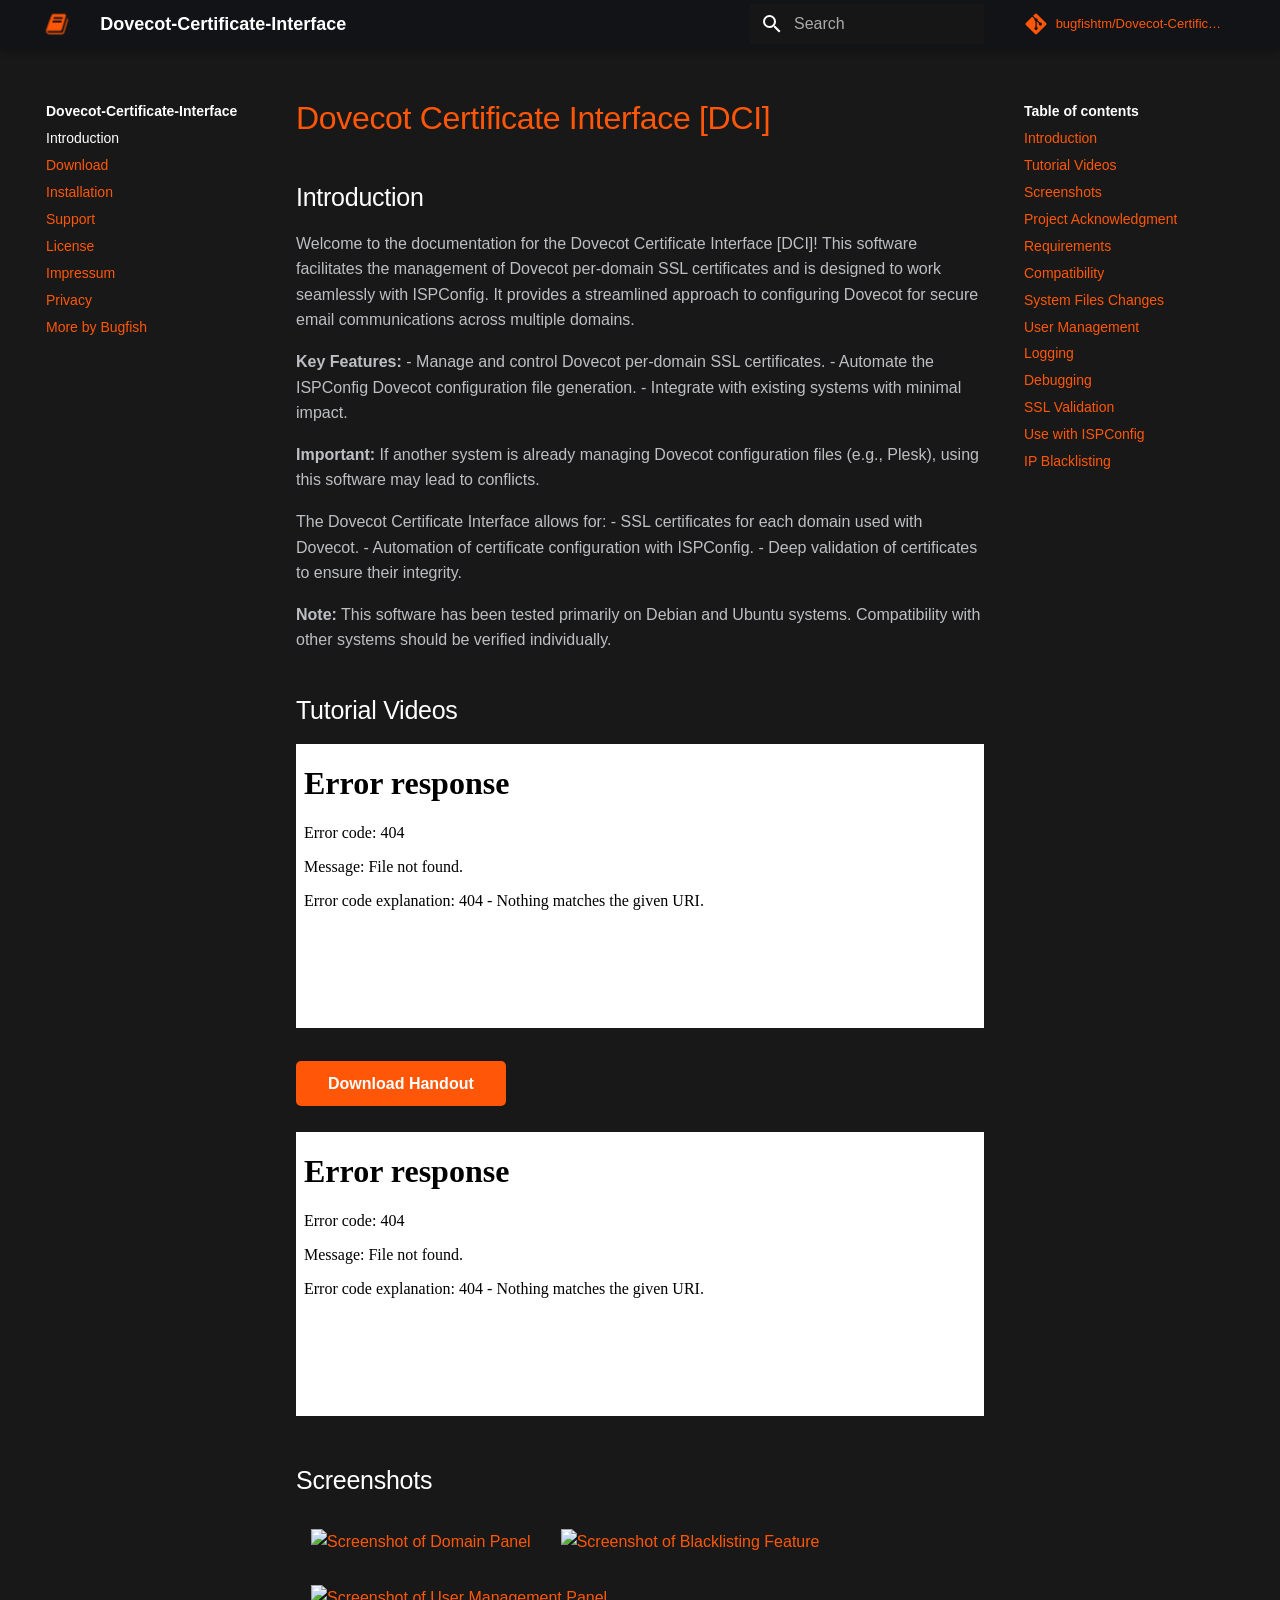
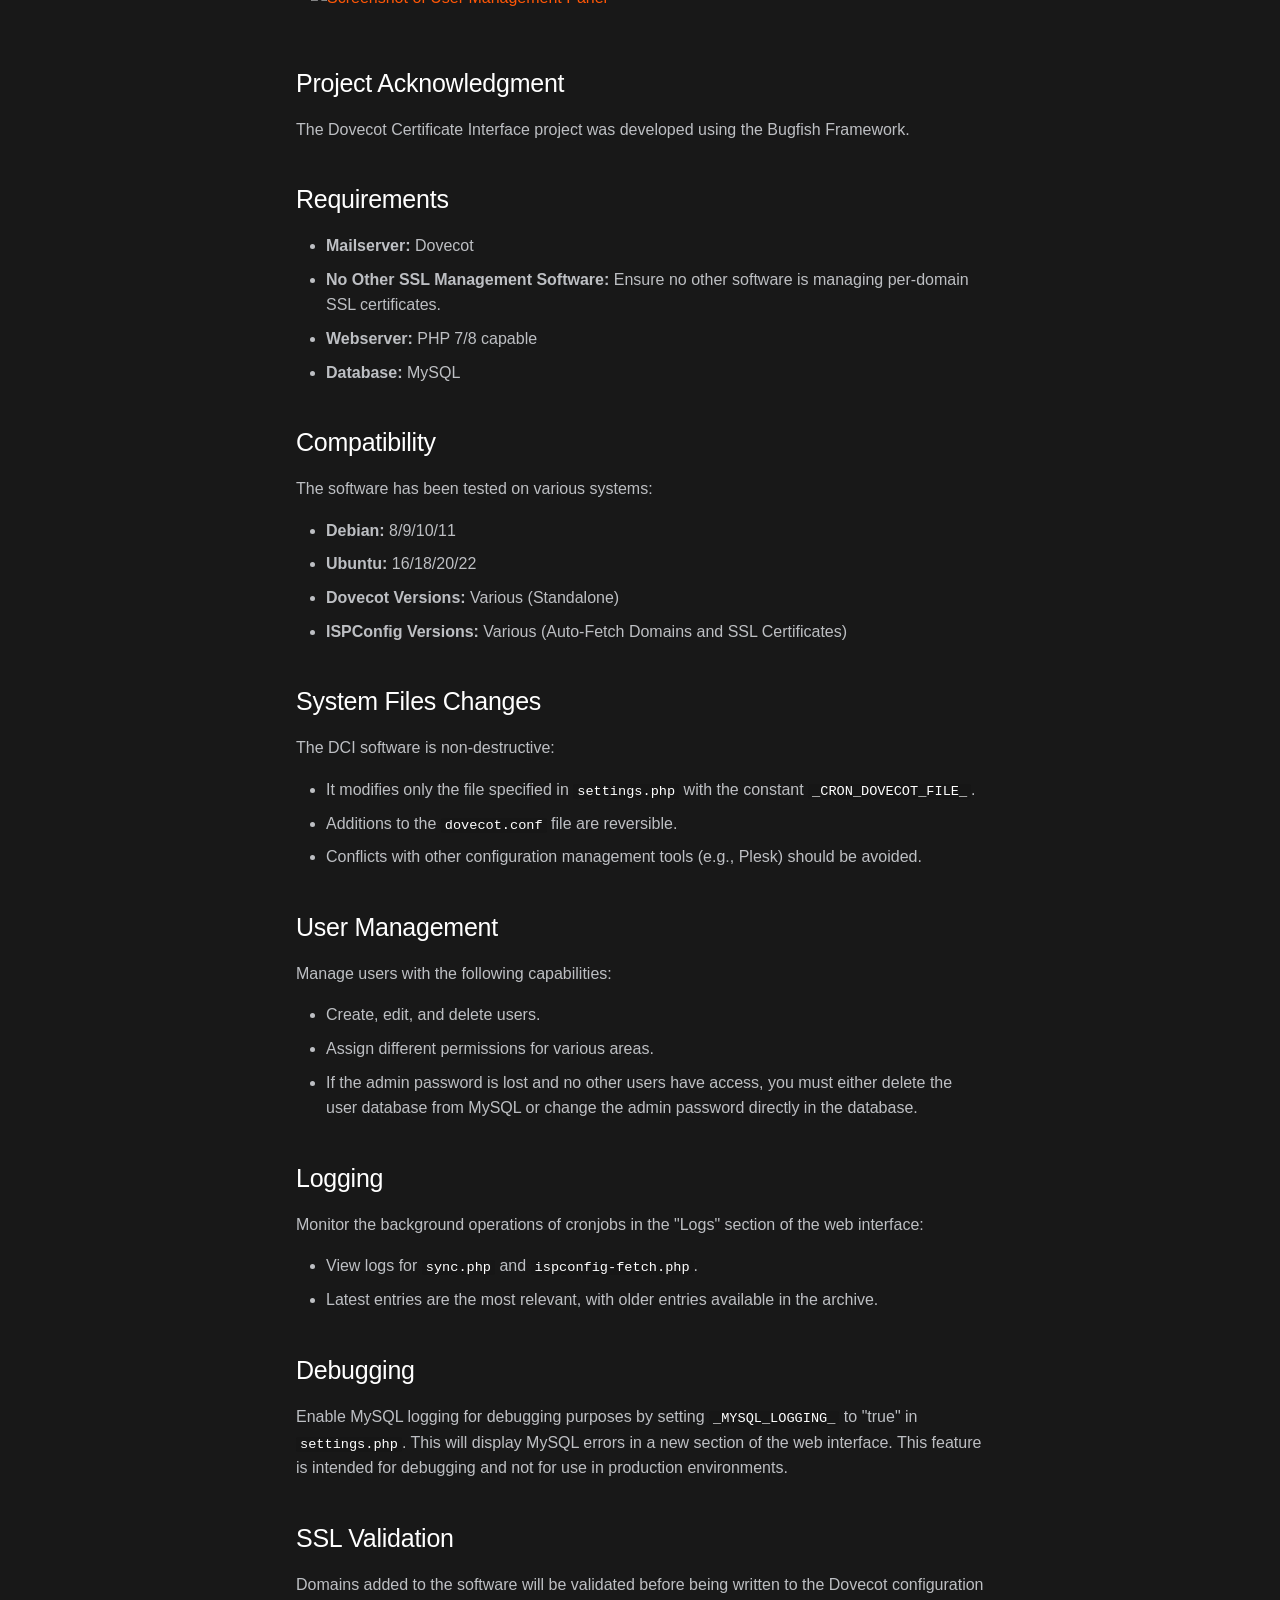
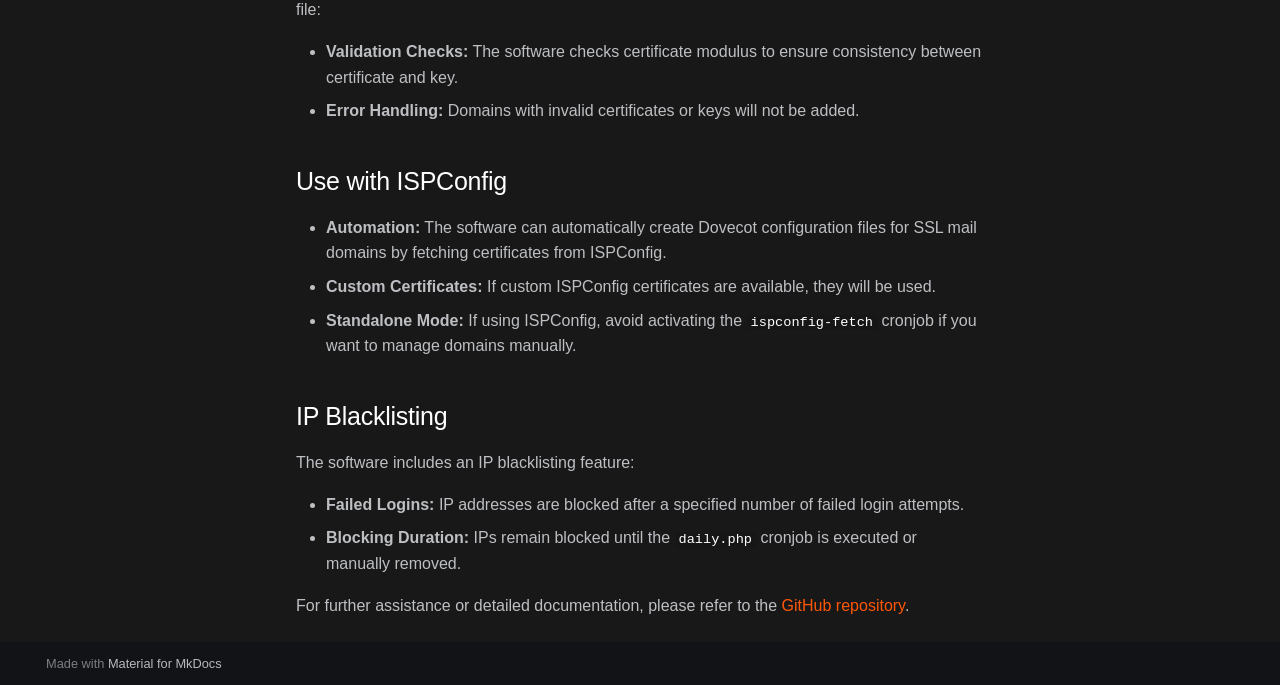
==== commit c3d566f9: "1.2.0" ====
--- a/docs/index.html
+++ b/docs/index.html
@@ -766,7 +766,7 @@
 - Deep validation of certificates to ensure their integrity.</p>
 <p><strong>Note:</strong> This software has been tested primarily on Debian and Ubuntu systems. Compatibility with other systems should be verified individually.</p>
 <h2 id="tutorial-videos">Tutorial Videos</h2>
-<p><div class="video-container"><iframe src="introduction.mp4" style="position:relative;width:100%;height:22.172vw" frameborder="0" allowfullscreen alt="type:video" autoplay="false"></iframe></div><a href="presentation.pptx">Download Handout</a>
+<p><div class="video-container"><iframe src="introduction.mp4" style="position:relative;width:100%;height:22.172vw" frameborder="0" allowfullscreen alt="type:video" autoplay="false"></iframe></div><br /><a href="presentation.pptx" class="md-button">Download Handout</a><br /><br />
 <div class="video-container"><iframe src="information.mp4" style="position:relative;width:100%;height:22.172vw" frameborder="0" allowfullscreen alt="type:video" autoplay="false"></iframe></div></p>
 <h2 id="screenshots">Screenshots</h2>
 <p><a class="glightbox" href="main.png" data-type="image" data-width="100%" data-height="auto" data-desc-position="bottom"><img alt="Screenshot of Domain Panel" src="main.png"></a>
--- a/docs/assets/_mkdocstrings.css
+++ b/docs/assets/_mkdocstrings.css
@@ -0,0 +1 @@
+/* Empty File */
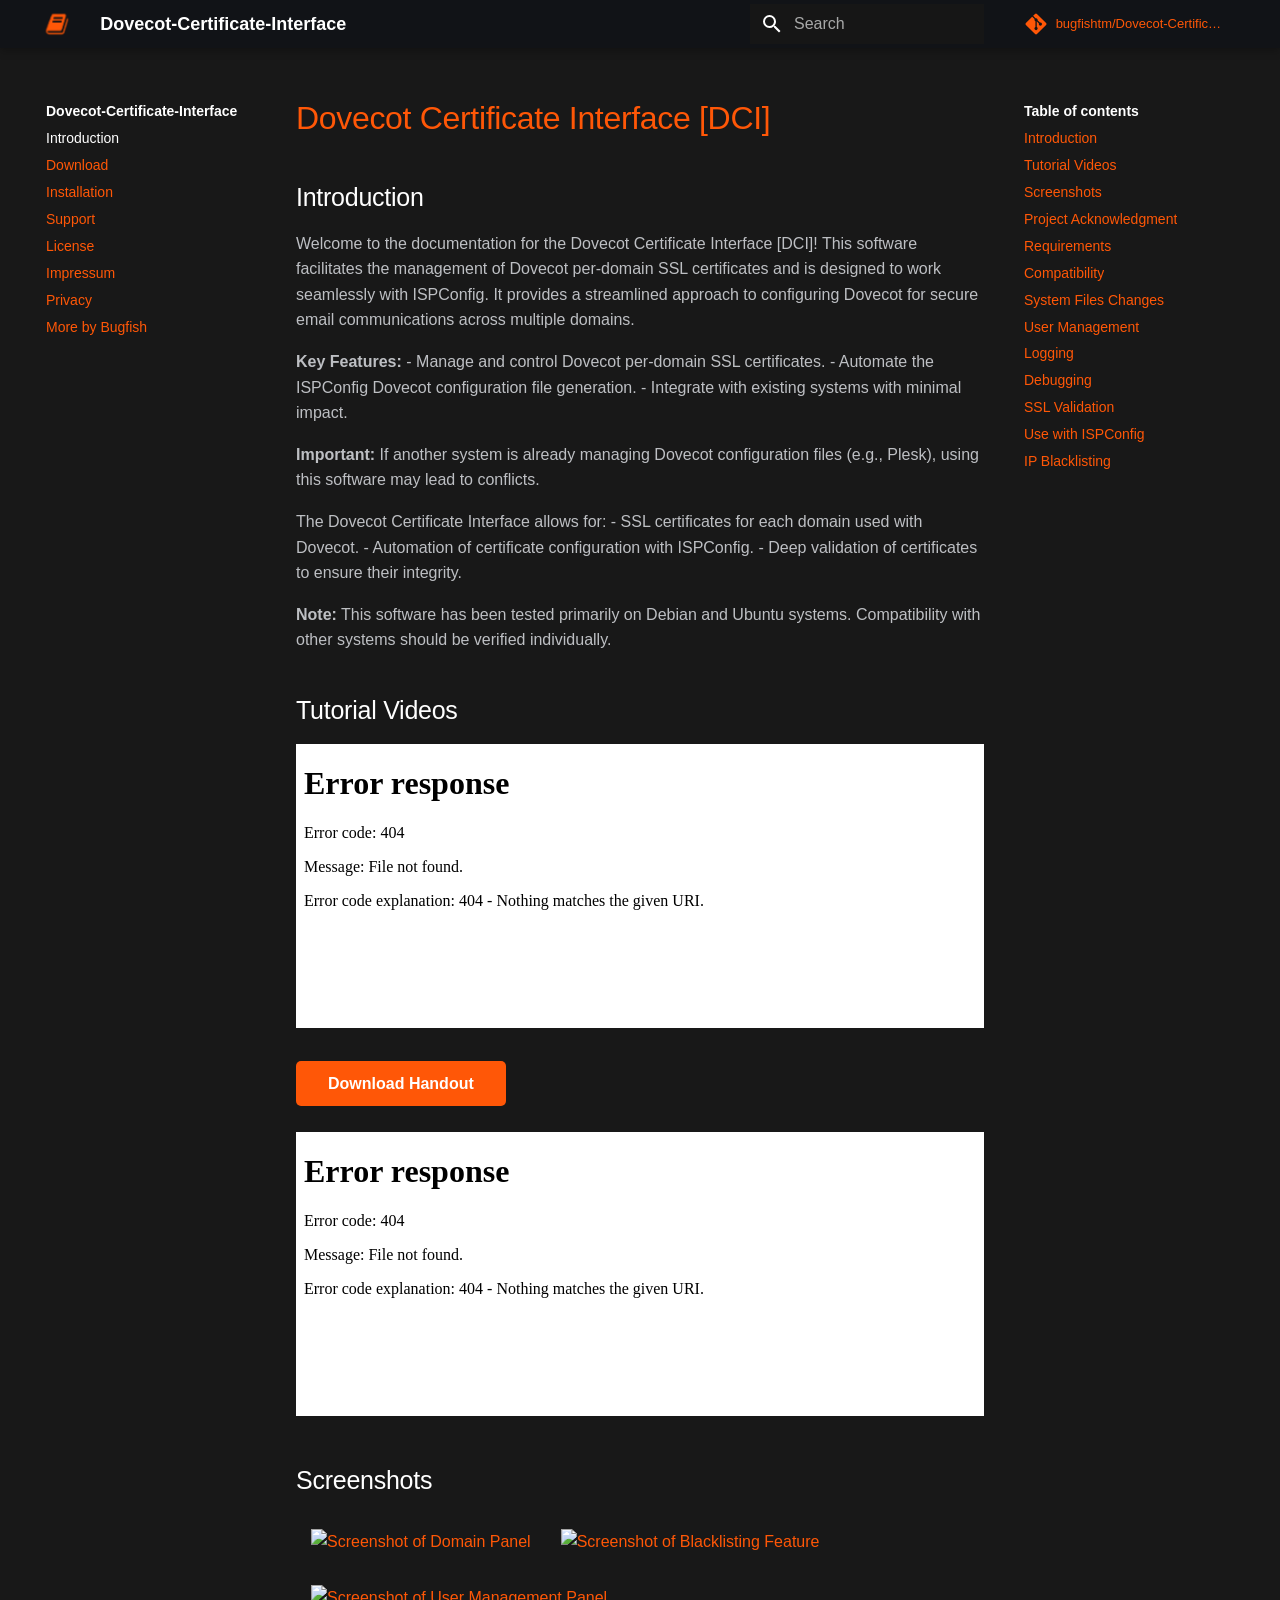
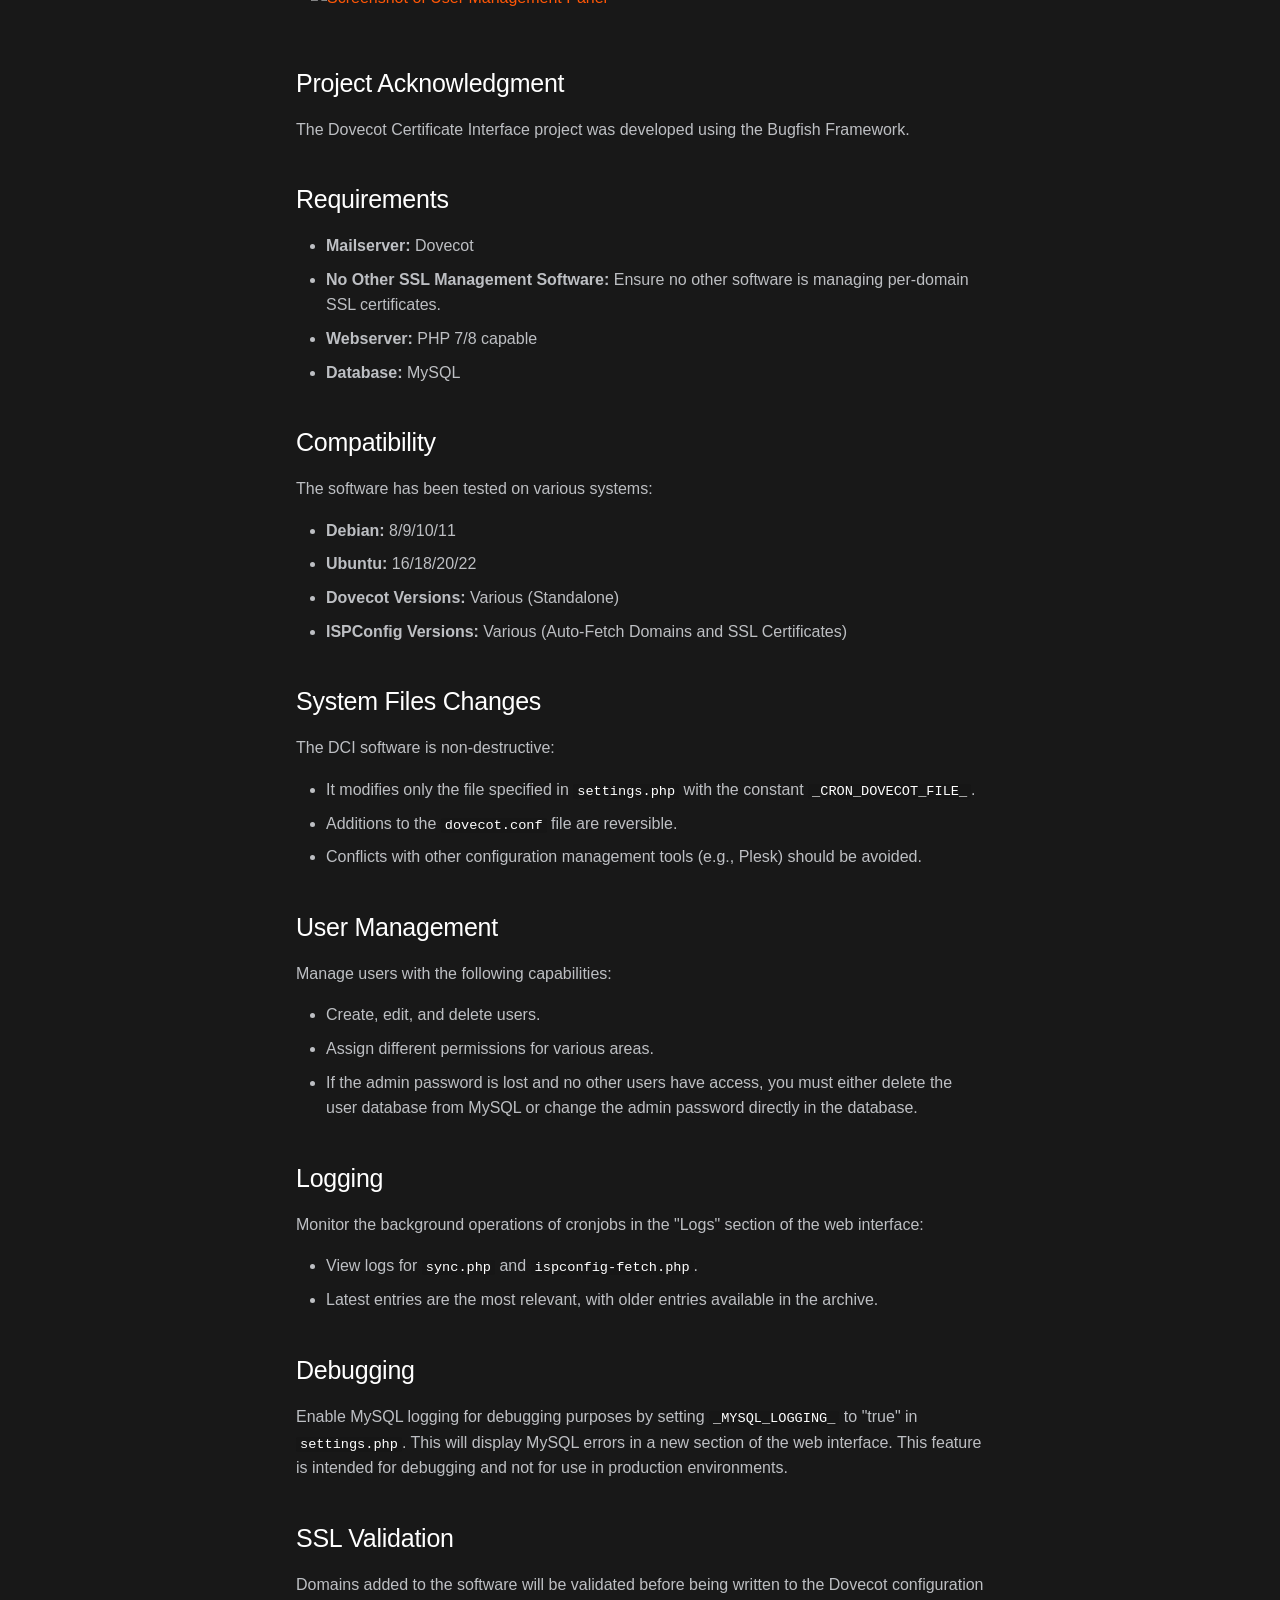
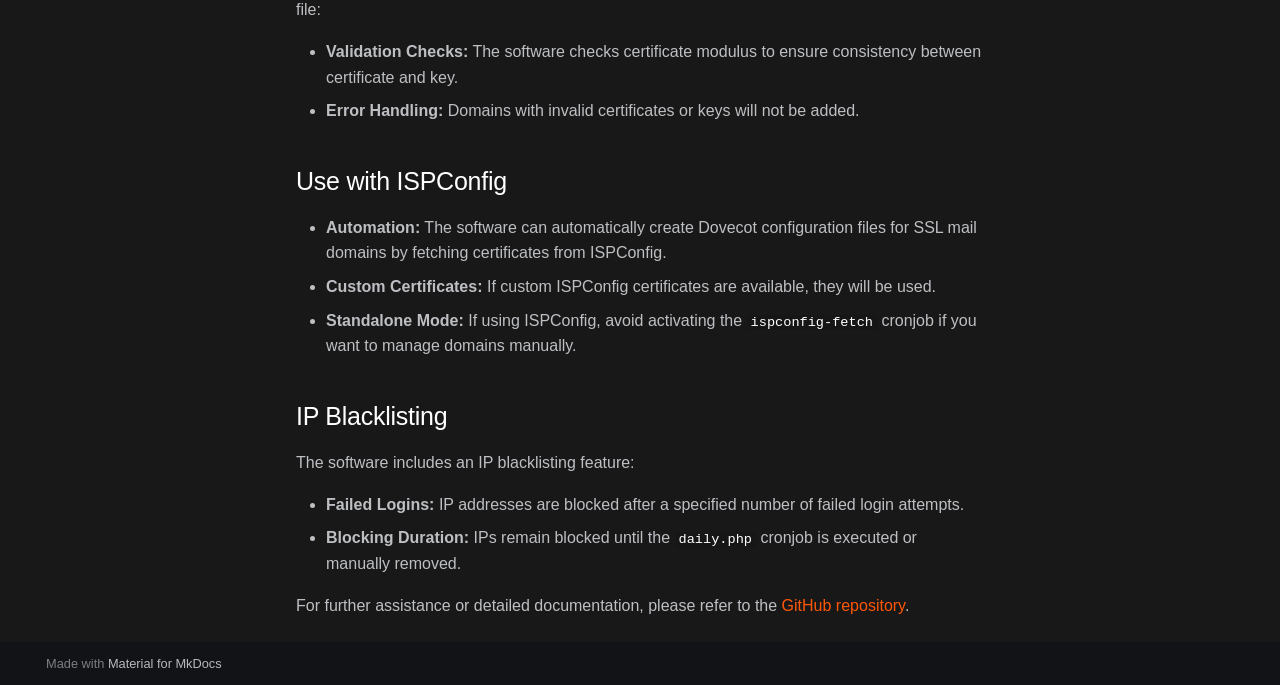
==== commit dc8825c7: "1.2.0" ====
--- a/docs/index.html
+++ b/docs/index.html
@@ -766,8 +766,8 @@
 - Deep validation of certificates to ensure their integrity.</p>
 <p><strong>Note:</strong> This software has been tested primarily on Debian and Ubuntu systems. Compatibility with other systems should be verified individually.</p>
 <h2 id="tutorial-videos">Tutorial Videos</h2>
-<p><div class="video-container"><iframe src="introduction.mp4" style="position:relative;width:100%;height:22.172vw" frameborder="0" allowfullscreen alt="type:video" autoplay="false"></iframe></div><br /><a href="presentation.pptx" class="md-button">Download Handout</a><br /><br />
-<div class="video-container"><iframe src="information.mp4" style="position:relative;width:100%;height:22.172vw" frameborder="0" allowfullscreen alt="type:video" autoplay="false"></iframe></div></p>
+<p><div class="video-container"><iframe src="introduction.mp4?autoplay=false" style="position:relative;width:100%;height:22.172vw" frameborder="0" allowfullscreen alt="type:video" autoplay="false"></iframe></div><br /><a href="presentation.pptx" class="md-button">Download Handout</a><br /><br />
+<div class="video-container"><iframe src="information.mp4?autoplay=false" style="position:relative;width:100%;height:22.172vw" frameborder="0" allowfullscreen alt="type:video" autoplay="false"></iframe></div></p>
 <h2 id="screenshots">Screenshots</h2>
 <p><a class="glightbox" href="main.png" data-type="image" data-width="100%" data-height="auto" data-desc-position="bottom"><img alt="Screenshot of Domain Panel" src="main.png"></a>
 <a class="glightbox" href="2.png" data-type="image" data-width="100%" data-height="auto" data-desc-position="bottom"><img alt="Screenshot of Blacklisting Feature" src="2.png"></a>
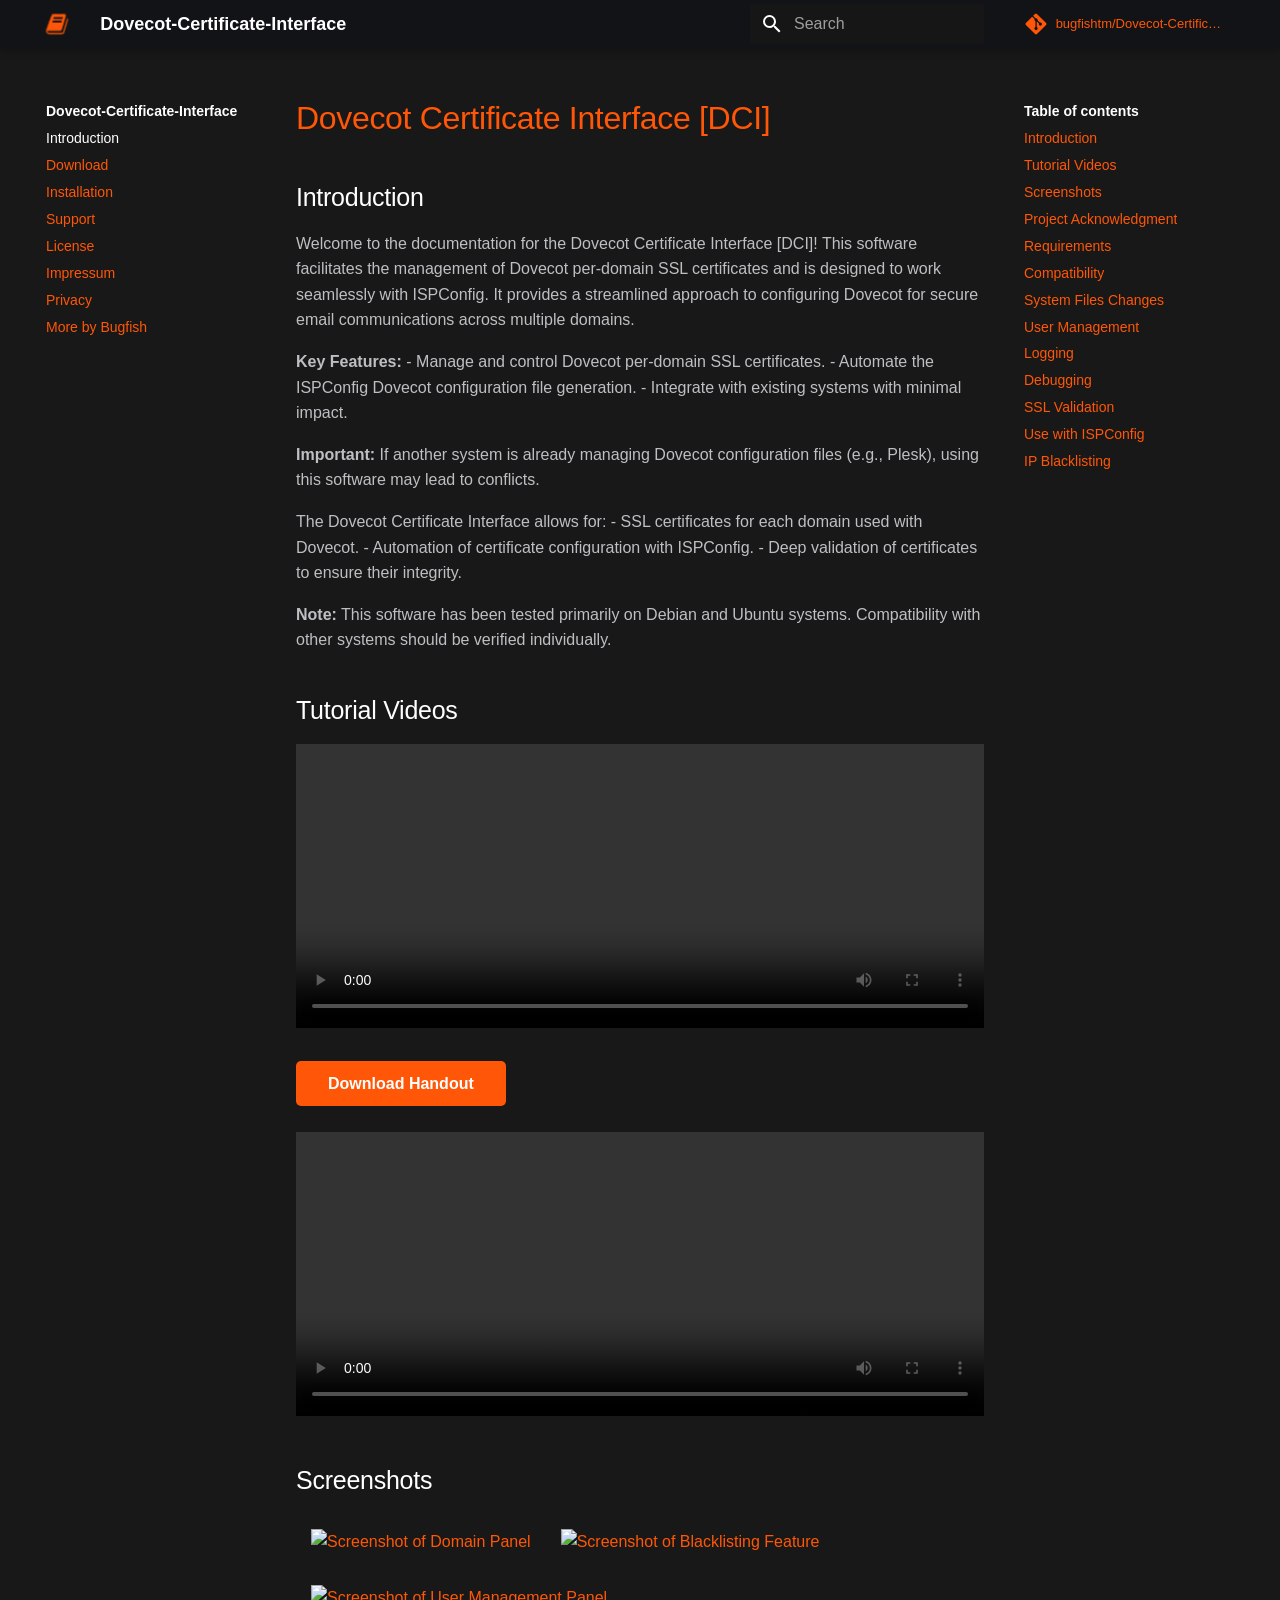
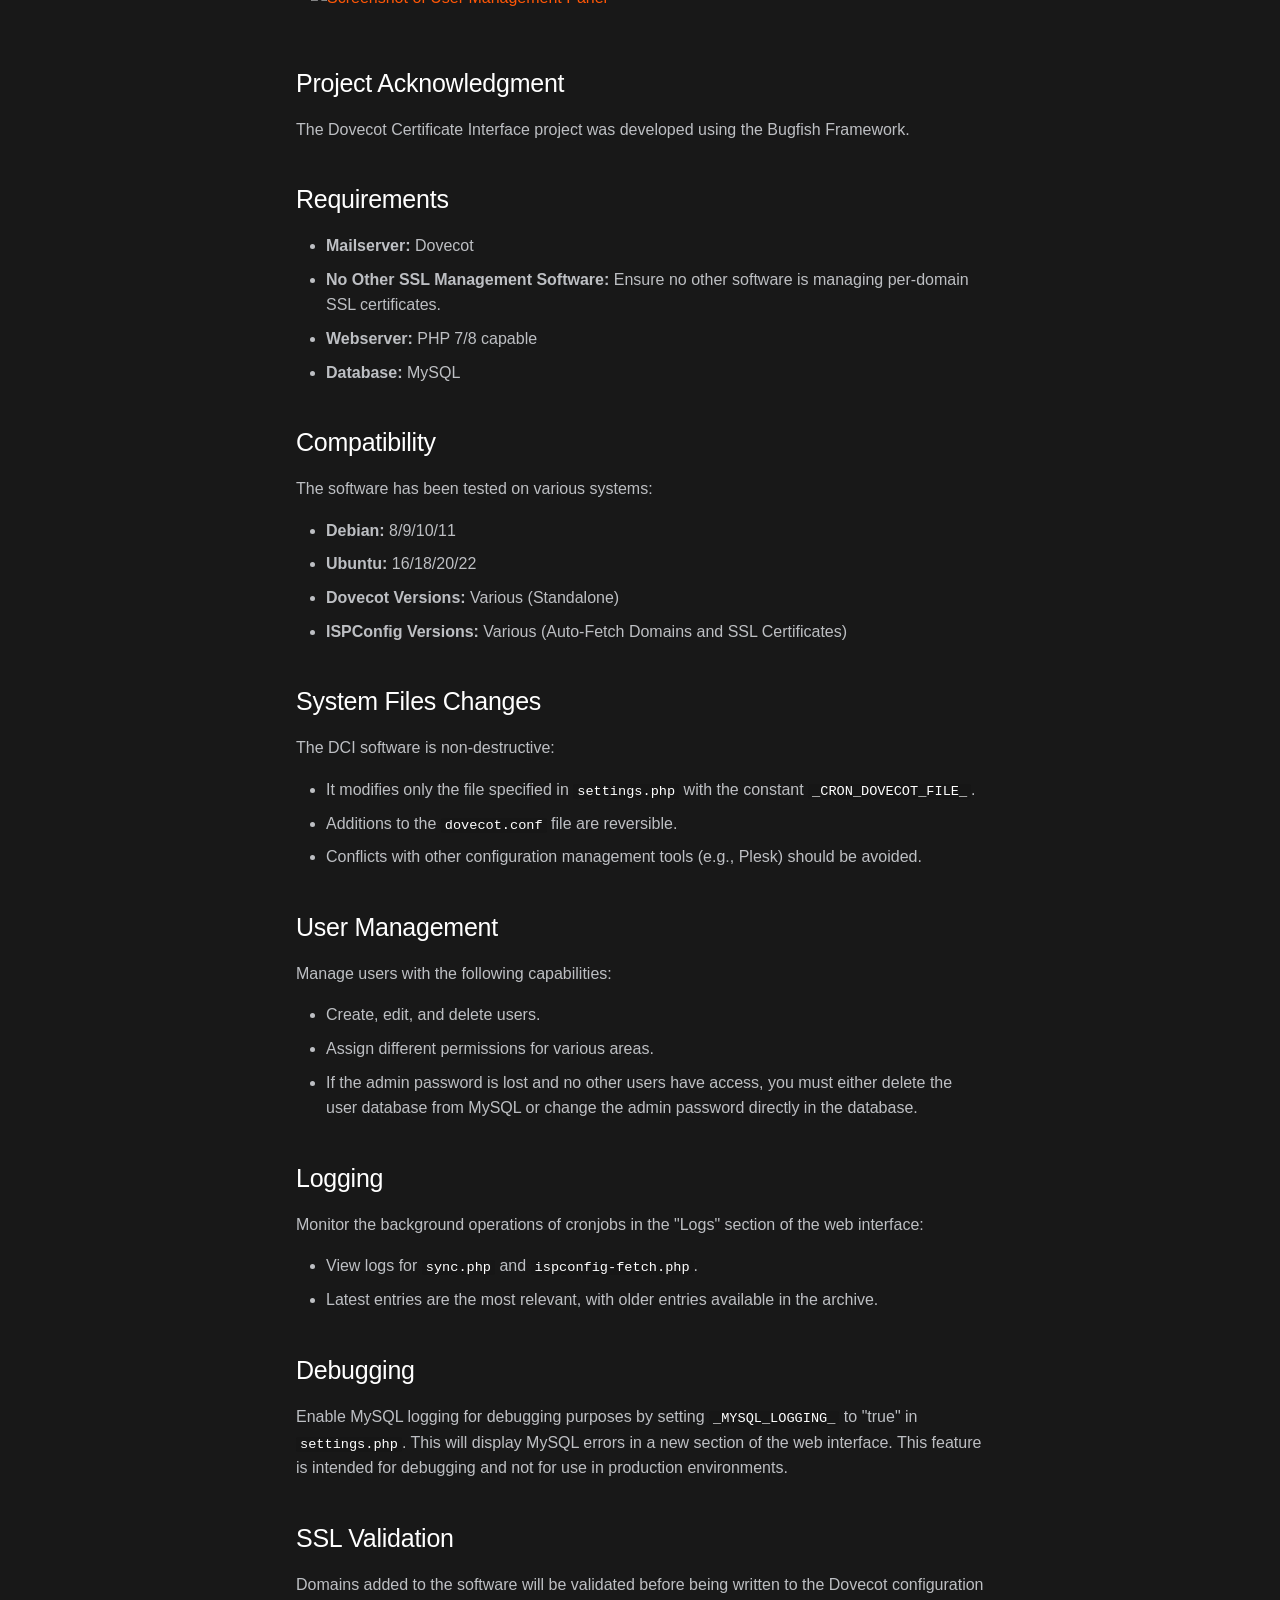
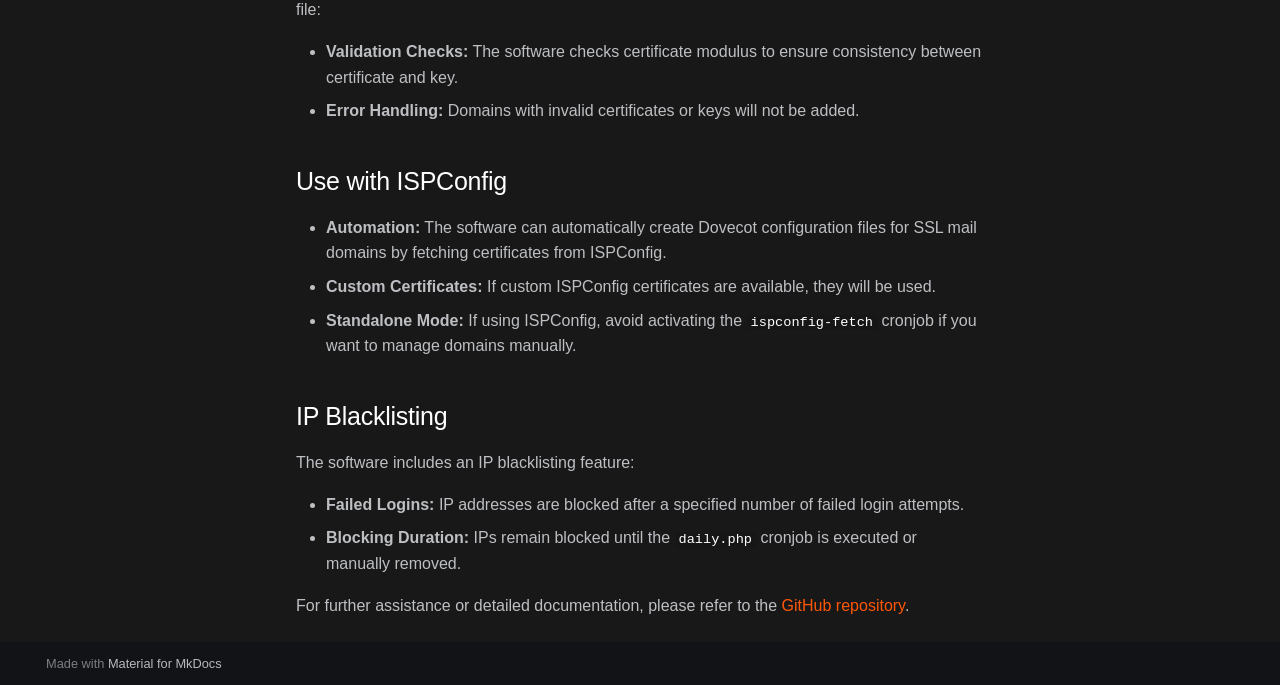
==== commit 9dc2b2ca: "1.2.0" ====
--- a/docs/index.html
+++ b/docs/index.html
@@ -766,8 +766,22 @@
 - Deep validation of certificates to ensure their integrity.</p>
 <p><strong>Note:</strong> This software has been tested primarily on Debian and Ubuntu systems. Compatibility with other systems should be verified individually.</p>
 <h2 id="tutorial-videos">Tutorial Videos</h2>
-<p><div class="video-container"><iframe src="introduction.mp4?autoplay=false" style="position:relative;width:100%;height:22.172vw" frameborder="0" allowfullscreen alt="type:video" autoplay="false"></iframe></div><br /><a href="presentation.pptx" class="md-button">Download Handout</a><br /><br />
-<div class="video-container"><iframe src="information.mp4?autoplay=false" style="position:relative;width:100%;height:22.172vw" frameborder="0" allowfullscreen alt="type:video" autoplay="false"></iframe></div></p>
+<p><div class="video-container">
+    <video controls style="position:relative;width:100%;height:22.172vw" preload="metadata">
+        <source src="introduction.mp4" type="video/mp4">
+        Your browser does not support the video tag.
+    </video>
+</div>
+<br />
+<a href="presentation.pptx" class="md-button">Download Handout</a>
+<br /><br />
+<div class="video-container">
+    <video controls style="position:relative;width:100%;height:22.172vw" preload="metadata">
+        <source src="information.mp4" type="video/mp4">
+        Your browser does not support the video tag.
+    </video>
+</div>
+</p>
 <h2 id="screenshots">Screenshots</h2>
 <p><a class="glightbox" href="main.png" data-type="image" data-width="100%" data-height="auto" data-desc-position="bottom"><img alt="Screenshot of Domain Panel" src="main.png"></a>
 <a class="glightbox" href="2.png" data-type="image" data-width="100%" data-height="auto" data-desc-position="bottom"><img alt="Screenshot of Blacklisting Feature" src="2.png"></a>
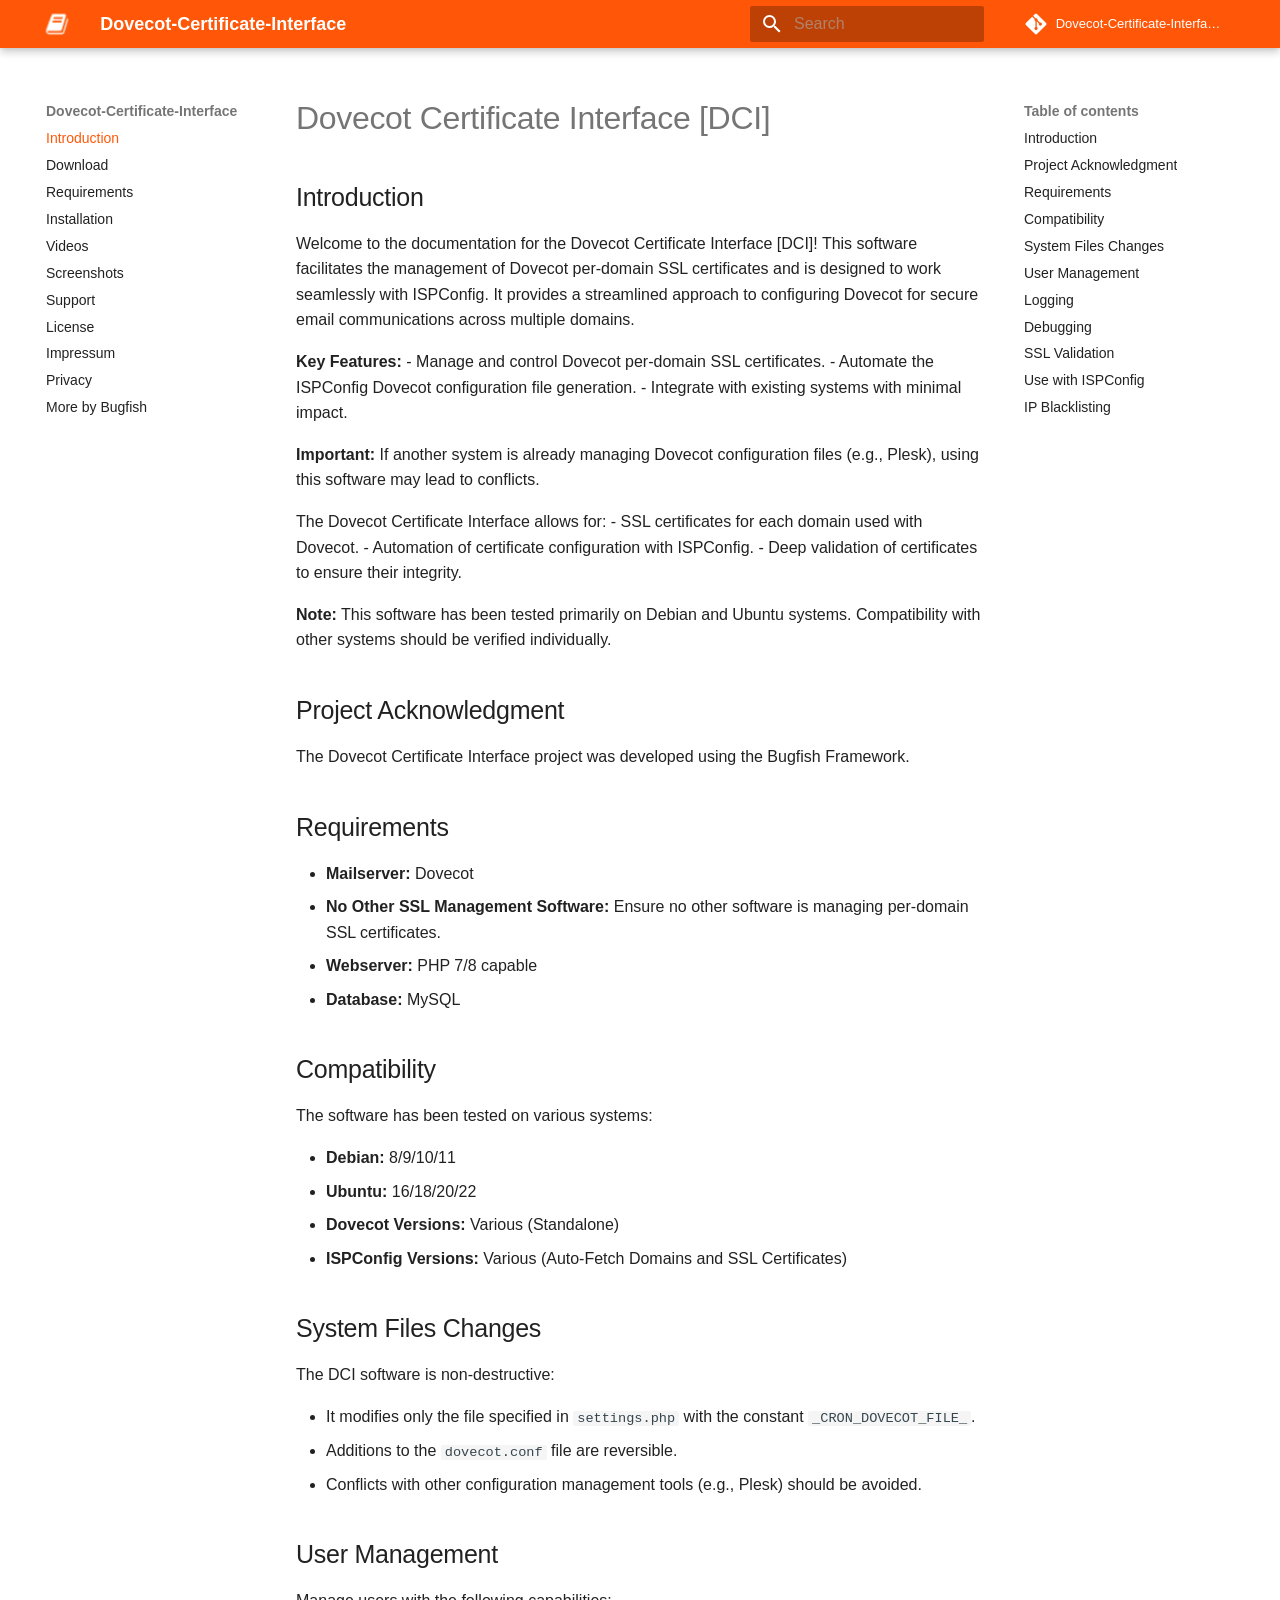
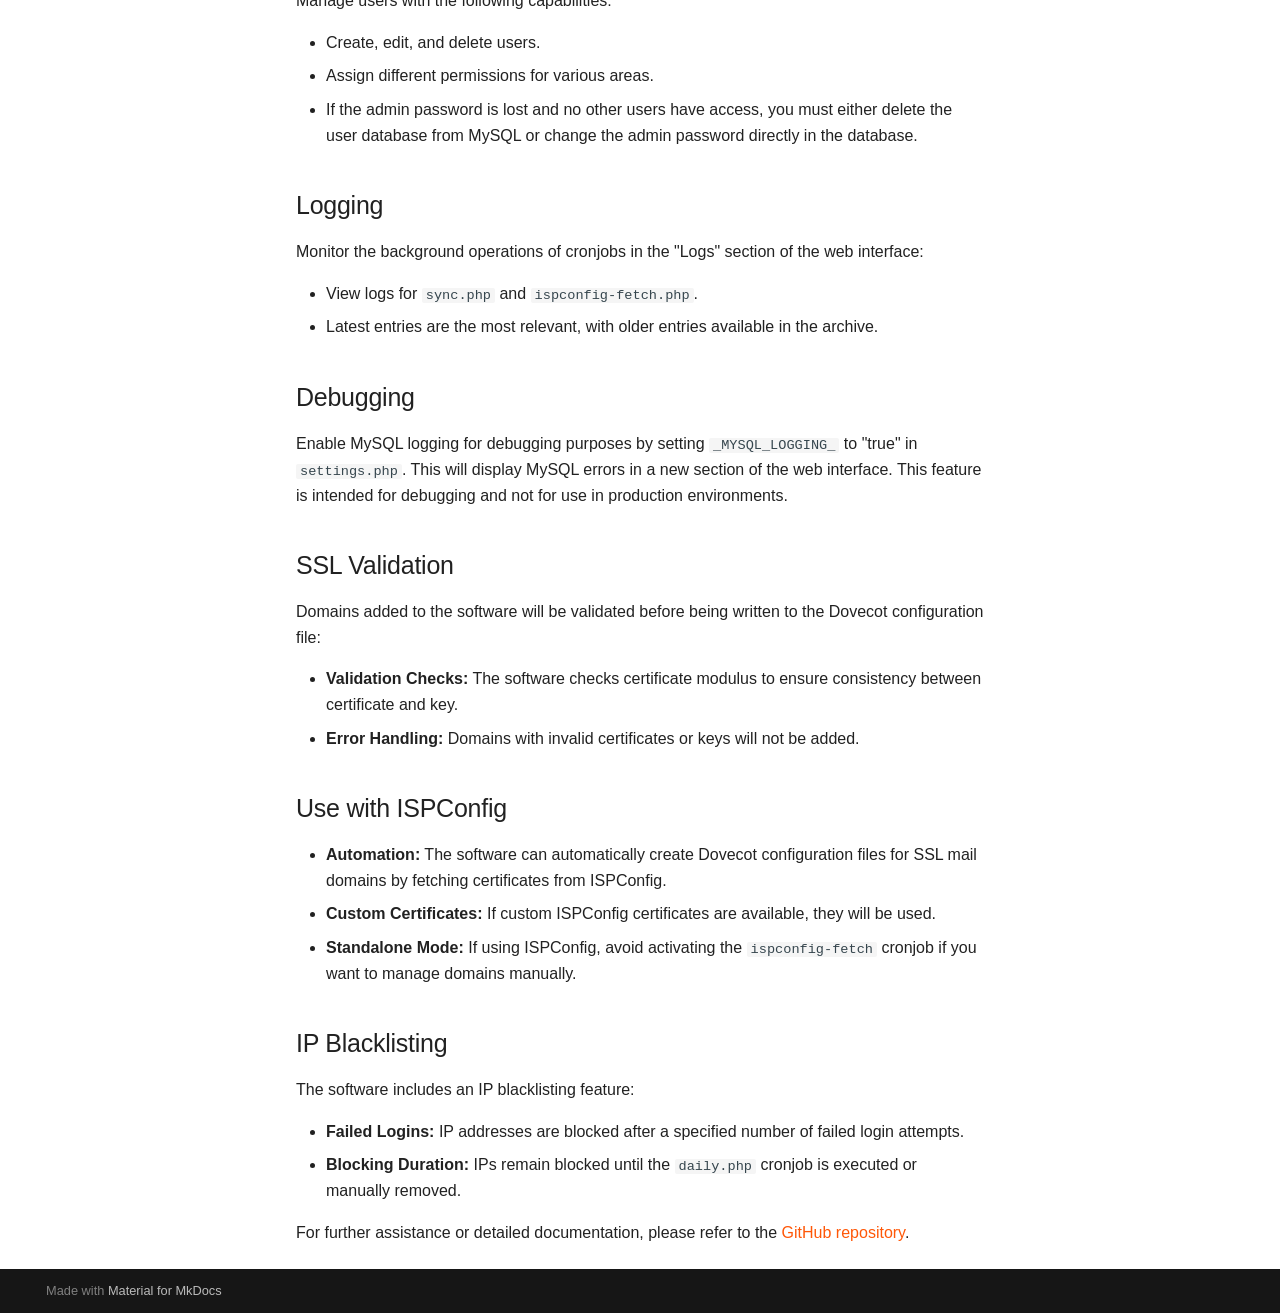
==== commit 1f690593: "1.2.0" ====
--- a/docs/index.html
+++ b/docs/index.html
@@ -26,6 +26,7 @@
       
         
         <link rel="stylesheet" href="assets/stylesheets/palette.06af60db.min.css">
+      
       
       
      <script type="application/ld+json">
@@ -71,6 +72,7 @@
 	<meta name="og:description" content="Explore comprehensive documentation for the Dovecot Certificate Interface (DCI). Learn how to manage SSL certificates, integrate with ISPConfig, and more with our detailed guides and resources.">  
 	<meta property="og:image" content="./meta.png" />
 
+
     
     
       
@@ -109,7 +111,7 @@
     
     
     
-    <body dir="ltr" data-md-color-scheme="slate" data-md-color-primary="deep-orange" data-md-color-accent="deep-orange">
+    <body dir="ltr" data-md-color-scheme="default" data-md-color-primary="deep-orange" data-md-color-accent="deep-orange">
   
     
     <input class="md-toggle" data-md-toggle="drawer" type="checkbox" id="__drawer" autocomplete="off">
@@ -166,7 +168,7 @@
     
     
     
-    <input class="md-option" data-md-color-media="" data-md-color-scheme="slate" data-md-color-primary="deep-orange" data-md-color-accent="deep-orange"  aria-hidden="true"  type="radio" name="__palette" id="__palette_0">
+    <input class="md-option" data-md-color-media="" data-md-color-scheme="default" data-md-color-primary="deep-orange" data-md-color-accent="deep-orange"  aria-hidden="true"  type="radio" name="__palette" id="__palette_0">
     
   
 </form>
@@ -222,7 +224,7 @@
     <svg xmlns="http://www.w3.org/2000/svg" viewBox="0 0 448 512"><!--! Font Awesome Free 6.6.0 by @fontawesome - https://fontawesome.com License - https://fontawesome.com/license/free (Icons: CC BY 4.0, Fonts: SIL OFL 1.1, Code: MIT License) Copyright 2024 Fonticons, Inc.--><path d="M439.55 236.05 244 40.45a28.87 28.87 0 0 0-40.81 0l-40.66 40.63 51.52 51.52c27.06-9.14 52.68 16.77 43.39 43.68l49.66 49.66c34.23-11.8 61.18 31 35.47 56.69-26.49 26.49-70.21-2.87-56-37.34L240.22 199v121.85c25.3 12.54 22.26 41.85 9.08 55a34.34 34.34 0 0 1-48.55 0c-17.57-17.6-11.07-46.91 11.25-56v-123c-20.8-8.51-24.6-30.74-18.64-45L142.57 101 8.45 235.14a28.86 28.86 0 0 0 0 40.81l195.61 195.6a28.86 28.86 0 0 0 40.8 0l194.69-194.69a28.86 28.86 0 0 0 0-40.81z"/></svg>
   </div>
   <div class="md-source__repository">
-    bugfishtm/Dovecot-Certificate-Interface/releases
+    Dovecot-Certificate-Interface/releases
   </div>
 </a>
       </div>
@@ -267,7 +269,7 @@
     <svg xmlns="http://www.w3.org/2000/svg" viewBox="0 0 448 512"><!--! Font Awesome Free 6.6.0 by @fontawesome - https://fontawesome.com License - https://fontawesome.com/license/free (Icons: CC BY 4.0, Fonts: SIL OFL 1.1, Code: MIT License) Copyright 2024 Fonticons, Inc.--><path d="M439.55 236.05 244 40.45a28.87 28.87 0 0 0-40.81 0l-40.66 40.63 51.52 51.52c27.06-9.14 52.68 16.77 43.39 43.68l49.66 49.66c34.23-11.8 61.18 31 35.47 56.69-26.49 26.49-70.21-2.87-56-37.34L240.22 199v121.85c25.3 12.54 22.26 41.85 9.08 55a34.34 34.34 0 0 1-48.55 0c-17.57-17.6-11.07-46.91 11.25-56v-123c-20.8-8.51-24.6-30.74-18.64-45L142.57 101 8.45 235.14a28.86 28.86 0 0 0 0 40.81l195.61 195.6a28.86 28.86 0 0 0 40.8 0l194.69-194.69a28.86 28.86 0 0 0 0-40.81z"/></svg>
   </div>
   <div class="md-source__repository">
-    bugfishtm/Dovecot-Certificate-Interface/releases
+    Dovecot-Certificate-Interface/releases
   </div>
 </a>
     </div>
@@ -336,24 +338,6 @@
 </li>
       
         <li class="md-nav__item">
-  <a href="#tutorial-videos" class="md-nav__link">
-    <span class="md-ellipsis">
-      Tutorial Videos
-    </span>
-  </a>
-  
-</li>
-      
-        <li class="md-nav__item">
-  <a href="#screenshots" class="md-nav__link">
-    <span class="md-ellipsis">
-      Screenshots
-    </span>
-  </a>
-  
-</li>
-      
-        <li class="md-nav__item">
   <a href="#project-acknowledgment" class="md-nav__link">
     <span class="md-ellipsis">
       Project Acknowledgment
@@ -478,11 +462,71 @@
   
   
     <li class="md-nav__item">
+      <a href="requirements.html" class="md-nav__link">
+        
+  
+  <span class="md-ellipsis">
+    Requirements
+  </span>
+  
+
+      </a>
+    </li>
+  
+
+    
+      
+      
+  
+  
+  
+  
+    <li class="md-nav__item">
       <a href="installation.html" class="md-nav__link">
         
   
   <span class="md-ellipsis">
     Installation
+  </span>
+  
+
+      </a>
+    </li>
+  
+
+    
+      
+      
+  
+  
+  
+  
+    <li class="md-nav__item">
+      <a href="video.html" class="md-nav__link">
+        
+  
+  <span class="md-ellipsis">
+    Videos
+  </span>
+  
+
+      </a>
+    </li>
+  
+
+    
+      
+      
+  
+  
+  
+  
+    <li class="md-nav__item">
+      <a href="screenshot.html" class="md-nav__link">
+        
+  
+  <span class="md-ellipsis">
+    Screenshots
   </span>
   
 
@@ -621,24 +665,6 @@
   <a href="#introduction" class="md-nav__link">
     <span class="md-ellipsis">
       Introduction
-    </span>
-  </a>
-  
-</li>
-      
-        <li class="md-nav__item">
-  <a href="#tutorial-videos" class="md-nav__link">
-    <span class="md-ellipsis">
-      Tutorial Videos
-    </span>
-  </a>
-  
-</li>
-      
-        <li class="md-nav__item">
-  <a href="#screenshots" class="md-nav__link">
-    <span class="md-ellipsis">
-      Screenshots
     </span>
   </a>
   
@@ -765,28 +791,6 @@
 - Automation of certificate configuration with ISPConfig.
 - Deep validation of certificates to ensure their integrity.</p>
 <p><strong>Note:</strong> This software has been tested primarily on Debian and Ubuntu systems. Compatibility with other systems should be verified individually.</p>
-<h2 id="tutorial-videos">Tutorial Videos</h2>
-<p><div class="video-container">
-    <video controls style="position:relative;width:100%;height:22.172vw" preload="metadata">
-        <source src="introduction.mp4" type="video/mp4">
-        Your browser does not support the video tag.
-    </video>
-</div>
-<br />
-<a href="presentation.pptx" class="md-button">Download Handout</a>
-<br /><br />
-<div class="video-container">
-    <video controls style="position:relative;width:100%;height:22.172vw" preload="metadata">
-        <source src="information.mp4" type="video/mp4">
-        Your browser does not support the video tag.
-    </video>
-</div>
-</p>
-<h2 id="screenshots">Screenshots</h2>
-<p><a class="glightbox" href="main.png" data-type="image" data-width="100%" data-height="auto" data-desc-position="bottom"><img alt="Screenshot of Domain Panel" src="main.png"></a>
-<a class="glightbox" href="2.png" data-type="image" data-width="100%" data-height="auto" data-desc-position="bottom"><img alt="Screenshot of Blacklisting Feature" src="2.png"></a>
-<a class="glightbox" href="1.png" data-type="image" data-width="100%" data-height="auto" data-desc-position="bottom"><img alt="Screenshot of User Management Panel" src="1.png"></a></p>
-<p><br clear="both"></p>
 <h2 id="project-acknowledgment">Project Acknowledgment</h2>
 <p>The Dovecot Certificate Interface project was developed using the Bugfish Framework.</p>
 <h2 id="requirements">Requirements</h2>
--- a/docs/stylesheets/extra.css
+++ b/docs/stylesheets/extra.css
@@ -2,125 +2,21 @@
 [data-md-color-scheme=slate][data-md-color-primary=deep-orange] {
     --md-typeset-a-color: #ff5707; /* Link Color */
 }
-
 [data-md-color-primary=deep-orange] {
-    --md-primary-fg-color: hsla(var(--md-hue), 15%, 8%, 1); /* Primary Color */
-}
-
-[data-md-color-accent=deep-orange] {
-    --md-accent-fg-color: #FFFFFF; /* Accent Color */
-    --md-accent-fg-color--transparent: rgba(255, 152, 0, 0.5); /* Transparent Accent */
-}
-
-a {
-    color: var(--md-typeset-a-color);
-}
-
-.md-main {
-	background: #181818;
-}
-
-.md-search__inner, .md-search__form, .md-search__input {
-	background: #161616;
+    --md-primary-fg-color: #ff5707; /* Primary Color */
 }
 
 
-.md-search__output, .md-search__scrollwrap {
-	background: #242424;
+.md-button {
+	border-color: #ff5707 !important;
+	border-radius: 5px !important;
 }
 
-h1 {
-	color: #ff5707 !important;
+.md-button:hover {
+	background: #ff5707 !important;
 }
 
-h1, h2, h3, h4 {
-	color: #ff5707;
-	color: #FFFFFF;
-}
-
-a:hover {
-    color: #FFFFFF !important;
-}
-
-.md-nav__source a {
-	color: black;
-}
 .md-nav__source:hover {
 	background: #242424;
 	color: white !important;
-}
-
-.md-button {
-	background: #ff5707 !important;
-	border-radius: 5px !important;
-	border: none !important;
-	color: white !important;
-}
-.md-button:active {
-	background: #ff5707 !important;
-	border-radius: 5px !important;
-	border-color: #ff5707 !important;
-	border: none !important;
-}
-.md-button:focus {
-	background: #ff5707 !important;
-	border-radius: 5px !important;
-	border-color: #ff5707 !important;
-	border: none !important;
-}
-.md-button:hover {
-	background: #111317 !important;
-	border-color: #ff5707 !important;
-	border: none !important;
-}
-
-.md-nav__title {
-	background: none !important;
-	box-shadow: none !important;
-}
-
-code {
-	background: #161616 !important;
-	color: #FFFFFF !important;
-}
-
-.md-nav__link--passed {
-	color: #ff5707 !important;
-}
-.md-nav__link--active {
-	color: #FFFFFF !important;
-}
-
-.md-nav__title, .md-nav__title {
-	color: white !important;
-}
-.md-nav__title {
-	background: #181818 !important;
-}
-
-.md-nav__list, .md-nav--secondary {
-	background: #181818 !important;
-}
-
-.md-typeset__table table th { 
-	background: #121212;
-}
-
-.md-typeset__table table tr { 
-	background: #242424;
-}
-
-.md-typeset__table table tr:hover { 
-	background: #323232 !important;
-}
-
-.glightbox {
-  float: left;
-  margin: 15px;
-}
-
-.glightbox img {
-  width: 100%;
-  height: 200px;
-  object-fit: cover;
 }
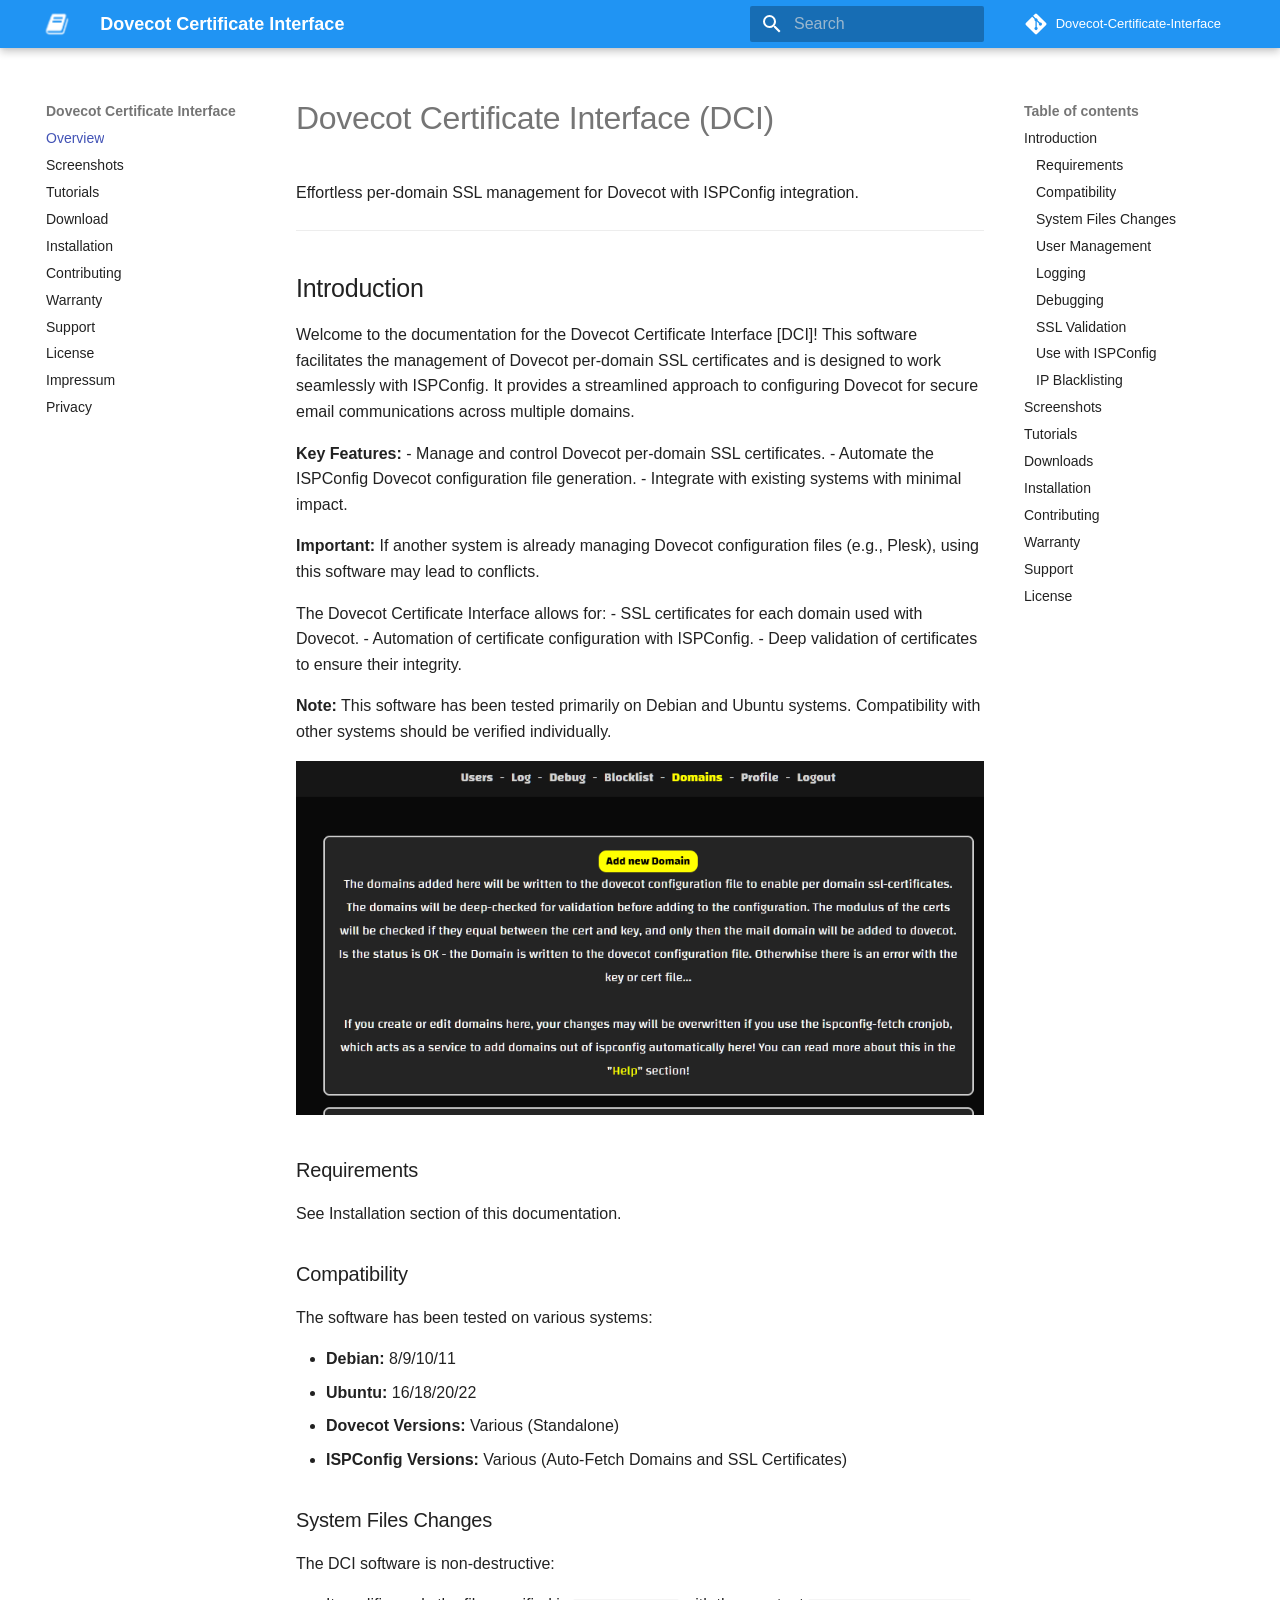
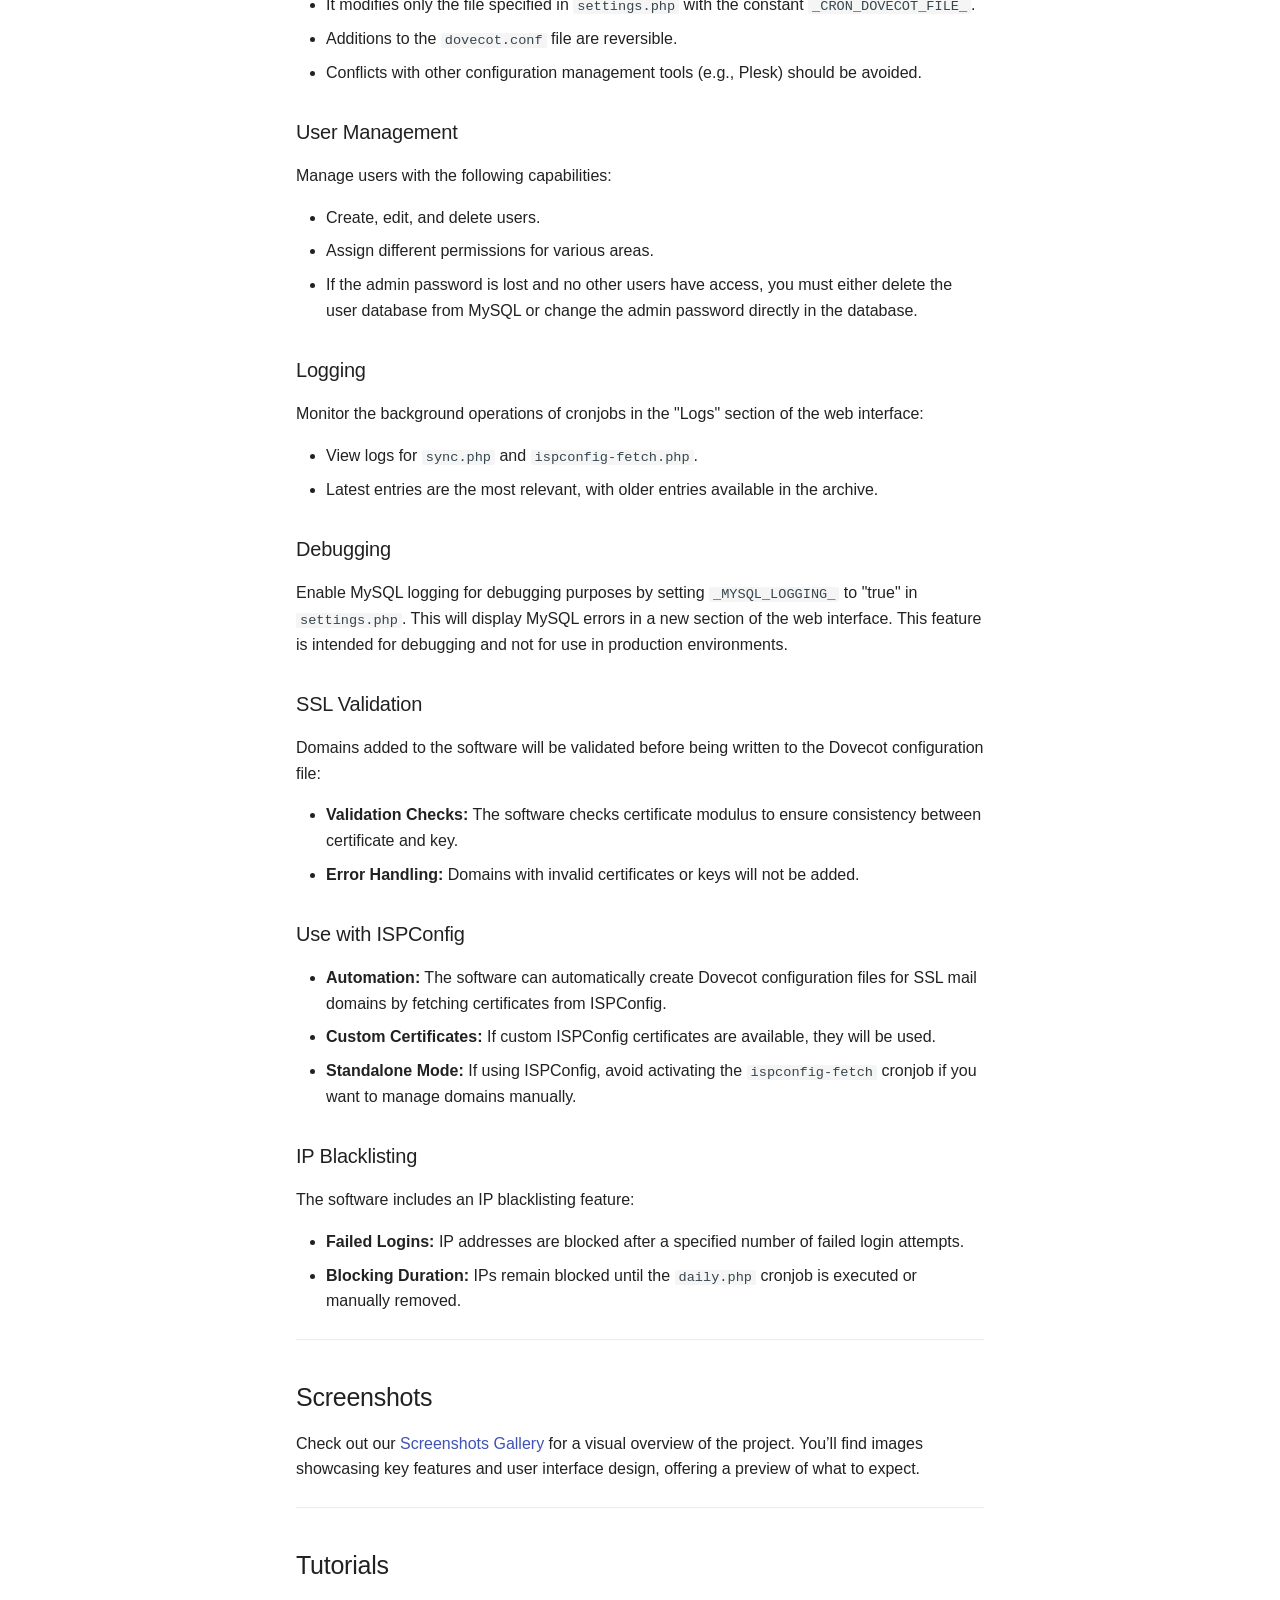
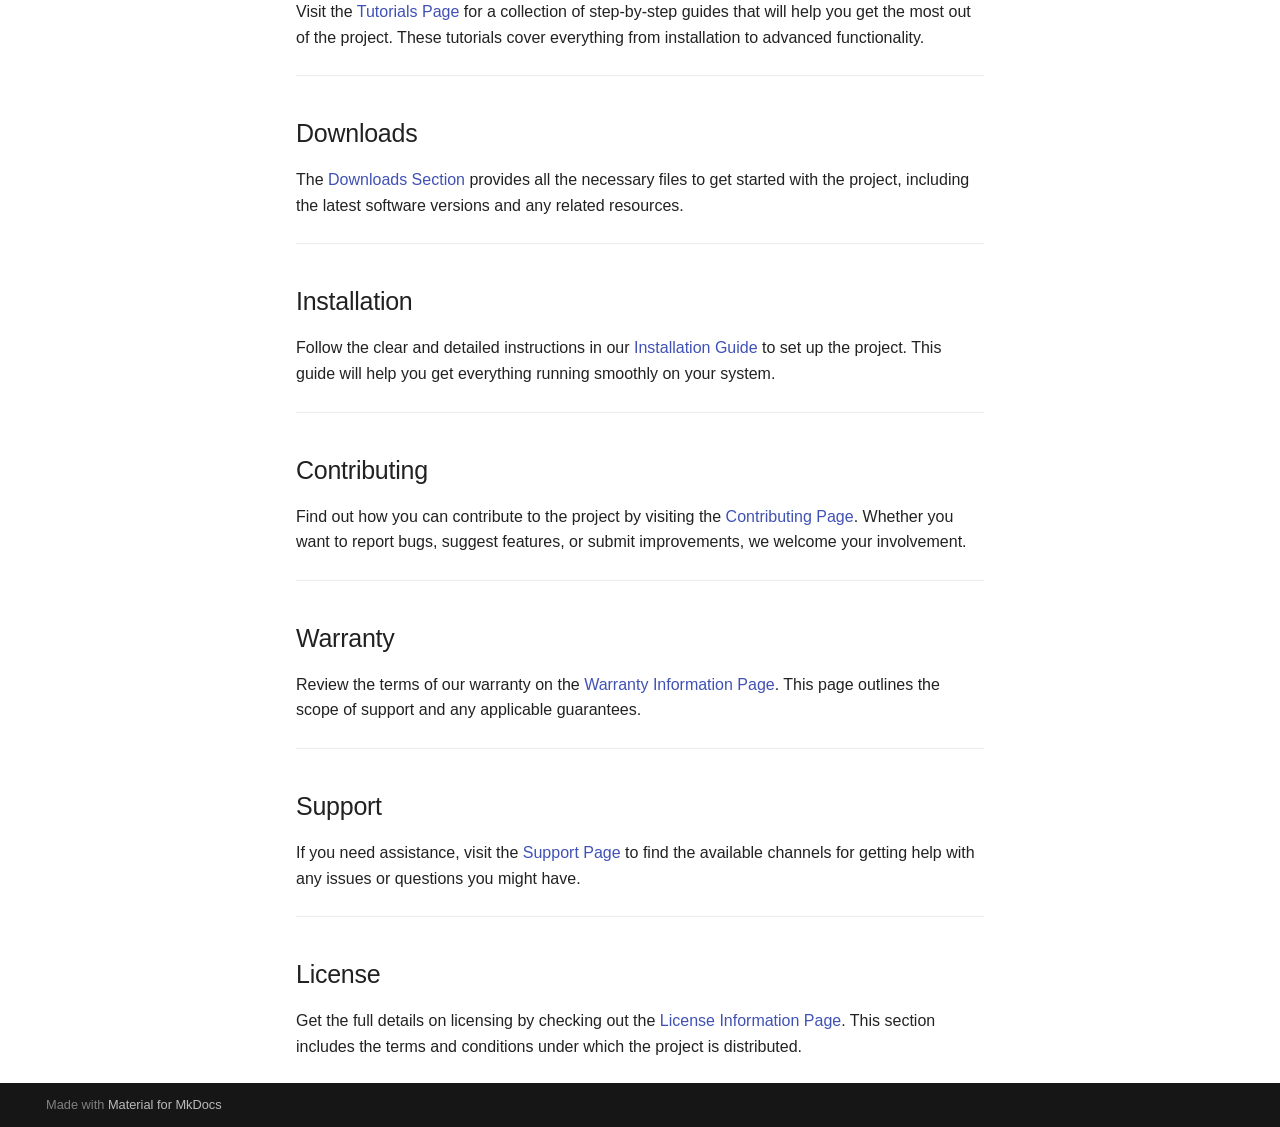
==== commit 621e8104: "1.2.0" ====
--- a/docs/index.html
+++ b/docs/index.html
@@ -10,7 +10,7 @@
       
       
       
-        <link rel="next" href="download.html">
+        <link rel="next" href="screenshots.html">
       
       
       <link rel="icon" href="favicon.ico">
@@ -18,7 +18,7 @@
     
     
       
-        <title>Introduction - Dovecot-Certificate-Interface</title>
+        <title>Overview - Dovecot Certificate Interface</title>
       
     
     
@@ -28,23 +28,32 @@
         <link rel="stylesheet" href="assets/stylesheets/palette.06af60db.min.css">
       
       
-      
-     <script type="application/ld+json">
+   <!-- META INJECTION START -->
+  <!-- META INJECTION START -->
+  <!-- META INJECTION START -->
+    <meta http-equiv="X-UA-Compatible" content="IE=edge">
+	<meta name="subject" content="documentation">
+	<meta name="copyright" content="bugfish">
+	<meta name="language" content="en">
+	<meta name="robots" content="index,follow">
+	<meta name="author" content="bugfish, ynvnzmlzaa@gmail.com">
+	<meta property="og:image" content="./meta.png">    
+    <script type="application/ld+json">
     {
       "@context": "http://schema.org",
       "@type": "WebSite",
-      "name": "Dovecot-Certificate-Interface",
+      "name": "Dovecot Certificate Interface",
     }
-    </script>     
+    </script>
 	<script type="application/ld+json">
 	{
 	  "@context": "http://schema.org",
 	  "@type": "TechArticle",
-	  "headline": "Introduction",
+	  "headline": "Overview",
 	  "description": "Explore comprehensive documentation for the Dovecot Certificate Interface (DCI). Learn how to manage SSL certificates, integrate with ISPConfig, and more with our detailed guides and resources.",
-	  "articleSection": "Introduction",
-	  "datePublished": "2024-08-19",
-	  "dateModified": "2024-08-19",
+	  "articleSection": "Overview",
+	  "datePublished": "2025-03-04",
+	  "dateModified": "2025-03-04",
 	  "author": {
 		"@type": "Person",
 		"name": "Jan-Maurice Dahlmanns"
@@ -58,19 +67,13 @@
 		}
 	  }
 	}
-	</script>
-    <meta http-equiv="X-UA-Compatible" content="IE=edge">
-	<meta name="subject" content="documentation">
-	<meta name="copyright" content="bugfish">
-	<meta name='language' content='en'>
-	<meta name='robots' content='index,follow'>
-	<meta name='author' content='bugfish, ynvnzmlzaa@gmail.com'>
-    
-    
-	<meta property="og:title" content="Introduction - Dovecot-Certificate-Interface"/>
+	</script> 
+	<meta property="og:title" content="Overview - Dovecot Certificate Interface">
 	<meta name="description" content="Explore comprehensive documentation for the Dovecot Certificate Interface (DCI). Learn how to manage SSL certificates, integrate with ISPConfig, and more with our detailed guides and resources.">  
 	<meta name="og:description" content="Explore comprehensive documentation for the Dovecot Certificate Interface (DCI). Learn how to manage SSL certificates, integrate with ISPConfig, and more with our detailed guides and resources.">  
-	<meta property="og:image" content="./meta.png" />
+  <!-- META INJECTION END -->  
+  <!-- META INJECTION END -->  
+  <!-- META INJECTION END --> 
 
 
     
@@ -83,7 +86,7 @@
     
       <link rel="stylesheet" href="assets/_mkdocstrings.css">
     
-      <link rel="stylesheet" href="stylesheets/extra.css">
+      <link rel="stylesheet" href="extra.css">
     
     <script>__md_scope=new URL(".",location),__md_hash=e=>[...e].reduce((e,_)=>(e<<5)-e+_.charCodeAt(0),0),__md_get=(e,_=localStorage,t=__md_scope)=>JSON.parse(_.getItem(t.pathname+"."+e)),__md_set=(e,_,t=localStorage,a=__md_scope)=>{try{t.setItem(a.pathname+"."+e,JSON.stringify(_))}catch(e){}}</script>
     
@@ -99,19 +102,19 @@
     .gslide-image img { background: white; }
     .gscrollbar-fixer { padding-right: 15px; }
     .gdesc-inner { font-size: 0.75rem; }
-    body[data-md-color-scheme="slate"] .gdesc-inner { background: var(--md-default-bg-color);}
-    body[data-md-color-scheme="slate"] .gslide-title { color: var(--md-default-fg-color);}
-    body[data-md-color-scheme="slate"] .gslide-desc { color: var(--md-default-fg-color);}</style> <script src="assets/javascripts/glightbox.min.js"></script></head>
-  
-  
-    
-    
-      
-    
-    
-    
-    
-    <body dir="ltr" data-md-color-scheme="default" data-md-color-primary="deep-orange" data-md-color-accent="deep-orange">
+    body[adata-md-color-scheme="default"] .gdesc-inner { background: var(--md-default-bg-color);}
+    body[adata-md-color-scheme="default"] .gslide-title { color: var(--md-default-fg-color);}
+    body[adata-md-color-scheme="default"] .gslide-desc { color: var(--md-default-fg-color);}</style> <script src="assets/javascripts/glightbox.min.js"></script></head>
+  
+  
+    
+    
+      
+    
+    
+    
+    
+    <body dir="ltr" adata-md-color-scheme="default" data-md-color-primary="blue" data-md-color-accent="default">
   
     
     <input class="md-toggle" data-md-toggle="drawer" type="checkbox" id="__drawer" autocomplete="off">
@@ -136,7 +139,7 @@
 
 <header class="md-header md-header--shadow" data-md-component="header">
   <nav class="md-header__inner md-grid" aria-label="Header">
-    <a href="index.html" title="Dovecot-Certificate-Interface" class="md-header__button md-logo" aria-label="Dovecot-Certificate-Interface" data-md-component="logo">
+    <a href="index.html" title="Dovecot Certificate Interface" class="md-header__button md-logo" aria-label="Dovecot Certificate Interface" data-md-component="logo">
       
   <img src="logo.png" alt="logo">
 
@@ -149,13 +152,13 @@
       <div class="md-header__ellipsis">
         <div class="md-header__topic">
           <span class="md-ellipsis">
-            Dovecot-Certificate-Interface
+            Dovecot Certificate Interface
           </span>
         </div>
         <div class="md-header__topic" data-md-component="header-topic">
           <span class="md-ellipsis">
             
-              Introduction
+              Overview
             
           </span>
         </div>
@@ -168,7 +171,7 @@
     
     
     
-    <input class="md-option" data-md-color-media="" data-md-color-scheme="default" data-md-color-primary="deep-orange" data-md-color-accent="deep-orange"  aria-hidden="true"  type="radio" name="__palette" id="__palette_0">
+    <input class="md-option" data-md-color-media="" adata-md-color-scheme="default" data-md-color-primary="blue" data-md-color-accent="default"  aria-hidden="true"  type="radio" name="__palette" id="__palette_0">
     
   
 </form>
@@ -224,7 +227,7 @@
     <svg xmlns="http://www.w3.org/2000/svg" viewBox="0 0 448 512"><!--! Font Awesome Free 6.6.0 by @fontawesome - https://fontawesome.com License - https://fontawesome.com/license/free (Icons: CC BY 4.0, Fonts: SIL OFL 1.1, Code: MIT License) Copyright 2024 Fonticons, Inc.--><path d="M439.55 236.05 244 40.45a28.87 28.87 0 0 0-40.81 0l-40.66 40.63 51.52 51.52c27.06-9.14 52.68 16.77 43.39 43.68l49.66 49.66c34.23-11.8 61.18 31 35.47 56.69-26.49 26.49-70.21-2.87-56-37.34L240.22 199v121.85c25.3 12.54 22.26 41.85 9.08 55a34.34 34.34 0 0 1-48.55 0c-17.57-17.6-11.07-46.91 11.25-56v-123c-20.8-8.51-24.6-30.74-18.64-45L142.57 101 8.45 235.14a28.86 28.86 0 0 0 0 40.81l195.61 195.6a28.86 28.86 0 0 0 40.8 0l194.69-194.69a28.86 28.86 0 0 0 0-40.81z"/></svg>
   </div>
   <div class="md-source__repository">
-    Dovecot-Certificate-Interface/releases
+    Dovecot-Certificate-Interface
   </div>
 </a>
       </div>
@@ -254,12 +257,12 @@
 
 <nav class="md-nav md-nav--primary" aria-label="Navigation" data-md-level="0">
   <label class="md-nav__title" for="__drawer">
-    <a href="index.html" title="Dovecot-Certificate-Interface" class="md-nav__button md-logo" aria-label="Dovecot-Certificate-Interface" data-md-component="logo">
+    <a href="index.html" title="Dovecot Certificate Interface" class="md-nav__button md-logo" aria-label="Dovecot Certificate Interface" data-md-component="logo">
       
   <img src="logo.png" alt="logo">
 
     </a>
-    Dovecot-Certificate-Interface
+    Dovecot Certificate Interface
   </label>
   
     <div class="md-nav__source">
@@ -269,7 +272,7 @@
     <svg xmlns="http://www.w3.org/2000/svg" viewBox="0 0 448 512"><!--! Font Awesome Free 6.6.0 by @fontawesome - https://fontawesome.com License - https://fontawesome.com/license/free (Icons: CC BY 4.0, Fonts: SIL OFL 1.1, Code: MIT License) Copyright 2024 Fonticons, Inc.--><path d="M439.55 236.05 244 40.45a28.87 28.87 0 0 0-40.81 0l-40.66 40.63 51.52 51.52c27.06-9.14 52.68 16.77 43.39 43.68l49.66 49.66c34.23-11.8 61.18 31 35.47 56.69-26.49 26.49-70.21-2.87-56-37.34L240.22 199v121.85c25.3 12.54 22.26 41.85 9.08 55a34.34 34.34 0 0 1-48.55 0c-17.57-17.6-11.07-46.91 11.25-56v-123c-20.8-8.51-24.6-30.74-18.64-45L142.57 101 8.45 235.14a28.86 28.86 0 0 0 0 40.81l195.61 195.6a28.86 28.86 0 0 0 40.8 0l194.69-194.69a28.86 28.86 0 0 0 0-40.81z"/></svg>
   </div>
   <div class="md-source__repository">
-    Dovecot-Certificate-Interface/releases
+    Dovecot-Certificate-Interface
   </div>
 </a>
     </div>
@@ -296,7 +299,7 @@
           
   
   <span class="md-ellipsis">
-    Introduction
+    Overview
   </span>
   
 
@@ -307,7 +310,7 @@
         
   
   <span class="md-ellipsis">
-    Introduction
+    Overview
   </span>
   
 
@@ -335,18 +338,10 @@
     </span>
   </a>
   
-</li>
-      
-        <li class="md-nav__item">
-  <a href="#project-acknowledgment" class="md-nav__link">
-    <span class="md-ellipsis">
-      Project Acknowledgment
-    </span>
-  </a>
-  
-</li>
-      
-        <li class="md-nav__item">
+    <nav class="md-nav" aria-label="Introduction">
+      <ul class="md-nav__list">
+        
+          <li class="md-nav__item">
   <a href="#requirements" class="md-nav__link">
     <span class="md-ellipsis">
       Requirements
@@ -354,8 +349,8 @@
   </a>
   
 </li>
-      
-        <li class="md-nav__item">
+        
+          <li class="md-nav__item">
   <a href="#compatibility" class="md-nav__link">
     <span class="md-ellipsis">
       Compatibility
@@ -363,8 +358,8 @@
   </a>
   
 </li>
-      
-        <li class="md-nav__item">
+        
+          <li class="md-nav__item">
   <a href="#system-files-changes" class="md-nav__link">
     <span class="md-ellipsis">
       System Files Changes
@@ -372,8 +367,8 @@
   </a>
   
 </li>
-      
-        <li class="md-nav__item">
+        
+          <li class="md-nav__item">
   <a href="#user-management" class="md-nav__link">
     <span class="md-ellipsis">
       User Management
@@ -381,8 +376,8 @@
   </a>
   
 </li>
-      
-        <li class="md-nav__item">
+        
+          <li class="md-nav__item">
   <a href="#logging" class="md-nav__link">
     <span class="md-ellipsis">
       Logging
@@ -390,8 +385,8 @@
   </a>
   
 </li>
-      
-        <li class="md-nav__item">
+        
+          <li class="md-nav__item">
   <a href="#debugging" class="md-nav__link">
     <span class="md-ellipsis">
       Debugging
@@ -399,8 +394,8 @@
   </a>
   
 </li>
-      
-        <li class="md-nav__item">
+        
+          <li class="md-nav__item">
   <a href="#ssl-validation" class="md-nav__link">
     <span class="md-ellipsis">
       SSL Validation
@@ -408,8 +403,8 @@
   </a>
   
 </li>
-      
-        <li class="md-nav__item">
+        
+          <li class="md-nav__item">
   <a href="#use-with-ispconfig" class="md-nav__link">
     <span class="md-ellipsis">
       Use with ISPConfig
@@ -417,8 +412,8 @@
   </a>
   
 </li>
-      
-        <li class="md-nav__item">
+        
+          <li class="md-nav__item">
   <a href="#ip-blacklisting" class="md-nav__link">
     <span class="md-ellipsis">
       IP Blacklisting
@@ -426,11 +421,128 @@
   </a>
   
 </li>
+        
+      </ul>
+    </nav>
+  
+</li>
+      
+        <li class="md-nav__item">
+  <a href="#screenshots" class="md-nav__link">
+    <span class="md-ellipsis">
+      Screenshots
+    </span>
+  </a>
+  
+</li>
+      
+        <li class="md-nav__item">
+  <a href="#tutorials" class="md-nav__link">
+    <span class="md-ellipsis">
+      Tutorials
+    </span>
+  </a>
+  
+</li>
+      
+        <li class="md-nav__item">
+  <a href="#downloads" class="md-nav__link">
+    <span class="md-ellipsis">
+      Downloads
+    </span>
+  </a>
+  
+</li>
+      
+        <li class="md-nav__item">
+  <a href="#installation" class="md-nav__link">
+    <span class="md-ellipsis">
+      Installation
+    </span>
+  </a>
+  
+</li>
+      
+        <li class="md-nav__item">
+  <a href="#contributing" class="md-nav__link">
+    <span class="md-ellipsis">
+      Contributing
+    </span>
+  </a>
+  
+</li>
+      
+        <li class="md-nav__item">
+  <a href="#warranty" class="md-nav__link">
+    <span class="md-ellipsis">
+      Warranty
+    </span>
+  </a>
+  
+</li>
+      
+        <li class="md-nav__item">
+  <a href="#support" class="md-nav__link">
+    <span class="md-ellipsis">
+      Support
+    </span>
+  </a>
+  
+</li>
+      
+        <li class="md-nav__item">
+  <a href="#license" class="md-nav__link">
+    <span class="md-ellipsis">
+      License
+    </span>
+  </a>
+  
+</li>
       
     </ul>
   
 </nav>
       
+    </li>
+  
+
+    
+      
+      
+  
+  
+  
+  
+    <li class="md-nav__item">
+      <a href="screenshots.html" class="md-nav__link">
+        
+  
+  <span class="md-ellipsis">
+    Screenshots
+  </span>
+  
+
+      </a>
+    </li>
+  
+
+    
+      
+      
+  
+  
+  
+  
+    <li class="md-nav__item">
+      <a href="tutorials.html" class="md-nav__link">
+        
+  
+  <span class="md-ellipsis">
+    Tutorials
+  </span>
+  
+
+      </a>
     </li>
   
 
@@ -462,11 +574,11 @@
   
   
     <li class="md-nav__item">
-      <a href="requirements.html" class="md-nav__link">
-        
-  
-  <span class="md-ellipsis">
-    Requirements
+      <a href="installation.html" class="md-nav__link">
+        
+  
+  <span class="md-ellipsis">
+    Installation
   </span>
   
 
@@ -482,11 +594,11 @@
   
   
     <li class="md-nav__item">
-      <a href="installation.html" class="md-nav__link">
-        
-  
-  <span class="md-ellipsis">
-    Installation
+      <a href="contributing.html" class="md-nav__link">
+        
+  
+  <span class="md-ellipsis">
+    Contributing
   </span>
   
 
@@ -502,11 +614,11 @@
   
   
     <li class="md-nav__item">
-      <a href="video.html" class="md-nav__link">
-        
-  
-  <span class="md-ellipsis">
-    Videos
+      <a href="warranty.html" class="md-nav__link">
+        
+  
+  <span class="md-ellipsis">
+    Warranty
   </span>
   
 
@@ -522,11 +634,11 @@
   
   
     <li class="md-nav__item">
-      <a href="screenshot.html" class="md-nav__link">
-        
-  
-  <span class="md-ellipsis">
-    Screenshots
+      <a href="support.html" class="md-nav__link">
+        
+  
+  <span class="md-ellipsis">
+    Support
   </span>
   
 
@@ -542,11 +654,11 @@
   
   
     <li class="md-nav__item">
-      <a href="support.html" class="md-nav__link">
-        
-  
-  <span class="md-ellipsis">
-    Support
+      <a href="license.html" class="md-nav__link">
+        
+  
+  <span class="md-ellipsis">
+    License
   </span>
   
 
@@ -562,11 +674,11 @@
   
   
     <li class="md-nav__item">
-      <a href="license.html" class="md-nav__link">
-        
-  
-  <span class="md-ellipsis">
-    License
+      <a href="https://bugfishtm.blogspot.com/2023/05/impressum.html" class="md-nav__link">
+        
+  
+  <span class="md-ellipsis">
+    Impressum
   </span>
   
 
@@ -582,51 +694,11 @@
   
   
     <li class="md-nav__item">
-      <a href="https://bugfishtm.blogspot.com/2023/05/impressum.html" class="md-nav__link">
-        
-  
-  <span class="md-ellipsis">
-    Impressum
-  </span>
-  
-
-      </a>
-    </li>
-  
-
-    
-      
-      
-  
-  
-  
-  
-    <li class="md-nav__item">
       <a href="https://bugfishtm.blogspot.com/2023/05/privacy.html" class="md-nav__link">
         
   
   <span class="md-ellipsis">
     Privacy
-  </span>
-  
-
-      </a>
-    </li>
-  
-
-    
-      
-      
-  
-  
-  
-  
-    <li class="md-nav__item">
-      <a href="https://bugfishtm.github.io" class="md-nav__link">
-        
-  
-  <span class="md-ellipsis">
-    More by Bugfish
   </span>
   
 
@@ -668,18 +740,10 @@
     </span>
   </a>
   
-</li>
-      
-        <li class="md-nav__item">
-  <a href="#project-acknowledgment" class="md-nav__link">
-    <span class="md-ellipsis">
-      Project Acknowledgment
-    </span>
-  </a>
-  
-</li>
-      
-        <li class="md-nav__item">
+    <nav class="md-nav" aria-label="Introduction">
+      <ul class="md-nav__list">
+        
+          <li class="md-nav__item">
   <a href="#requirements" class="md-nav__link">
     <span class="md-ellipsis">
       Requirements
@@ -687,8 +751,8 @@
   </a>
   
 </li>
-      
-        <li class="md-nav__item">
+        
+          <li class="md-nav__item">
   <a href="#compatibility" class="md-nav__link">
     <span class="md-ellipsis">
       Compatibility
@@ -696,8 +760,8 @@
   </a>
   
 </li>
-      
-        <li class="md-nav__item">
+        
+          <li class="md-nav__item">
   <a href="#system-files-changes" class="md-nav__link">
     <span class="md-ellipsis">
       System Files Changes
@@ -705,8 +769,8 @@
   </a>
   
 </li>
-      
-        <li class="md-nav__item">
+        
+          <li class="md-nav__item">
   <a href="#user-management" class="md-nav__link">
     <span class="md-ellipsis">
       User Management
@@ -714,8 +778,8 @@
   </a>
   
 </li>
-      
-        <li class="md-nav__item">
+        
+          <li class="md-nav__item">
   <a href="#logging" class="md-nav__link">
     <span class="md-ellipsis">
       Logging
@@ -723,8 +787,8 @@
   </a>
   
 </li>
-      
-        <li class="md-nav__item">
+        
+          <li class="md-nav__item">
   <a href="#debugging" class="md-nav__link">
     <span class="md-ellipsis">
       Debugging
@@ -732,8 +796,8 @@
   </a>
   
 </li>
-      
-        <li class="md-nav__item">
+        
+          <li class="md-nav__item">
   <a href="#ssl-validation" class="md-nav__link">
     <span class="md-ellipsis">
       SSL Validation
@@ -741,8 +805,8 @@
   </a>
   
 </li>
-      
-        <li class="md-nav__item">
+        
+          <li class="md-nav__item">
   <a href="#use-with-ispconfig" class="md-nav__link">
     <span class="md-ellipsis">
       Use with ISPConfig
@@ -750,11 +814,88 @@
   </a>
   
 </li>
-      
-        <li class="md-nav__item">
+        
+          <li class="md-nav__item">
   <a href="#ip-blacklisting" class="md-nav__link">
     <span class="md-ellipsis">
       IP Blacklisting
+    </span>
+  </a>
+  
+</li>
+        
+      </ul>
+    </nav>
+  
+</li>
+      
+        <li class="md-nav__item">
+  <a href="#screenshots" class="md-nav__link">
+    <span class="md-ellipsis">
+      Screenshots
+    </span>
+  </a>
+  
+</li>
+      
+        <li class="md-nav__item">
+  <a href="#tutorials" class="md-nav__link">
+    <span class="md-ellipsis">
+      Tutorials
+    </span>
+  </a>
+  
+</li>
+      
+        <li class="md-nav__item">
+  <a href="#downloads" class="md-nav__link">
+    <span class="md-ellipsis">
+      Downloads
+    </span>
+  </a>
+  
+</li>
+      
+        <li class="md-nav__item">
+  <a href="#installation" class="md-nav__link">
+    <span class="md-ellipsis">
+      Installation
+    </span>
+  </a>
+  
+</li>
+      
+        <li class="md-nav__item">
+  <a href="#contributing" class="md-nav__link">
+    <span class="md-ellipsis">
+      Contributing
+    </span>
+  </a>
+  
+</li>
+      
+        <li class="md-nav__item">
+  <a href="#warranty" class="md-nav__link">
+    <span class="md-ellipsis">
+      Warranty
+    </span>
+  </a>
+  
+</li>
+      
+        <li class="md-nav__item">
+  <a href="#support" class="md-nav__link">
+    <span class="md-ellipsis">
+      Support
+    </span>
+  </a>
+  
+</li>
+      
+        <li class="md-nav__item">
+  <a href="#license" class="md-nav__link">
+    <span class="md-ellipsis">
+      License
     </span>
   </a>
   
@@ -778,7 +919,9 @@
   
 
 
-<div><h1 id="dovecot-certificate-interface-dci">Dovecot Certificate Interface [DCI]</h1>
+<div><h1 id="dovecot-certificate-interface-dci">Dovecot Certificate Interface (DCI)</h1>
+<p>Effortless per-domain SSL management for Dovecot with ISPConfig integration.</p>
+<hr>
 <h2 id="introduction">Introduction</h2>
 <p>Welcome to the documentation for the Dovecot Certificate Interface [DCI]! This software facilitates the management of Dovecot per-domain SSL certificates and is designed to work seamlessly with ISPConfig. It provides a streamlined approach to configuring Dovecot for secure email communications across multiple domains.</p>
 <p><strong>Key Features:</strong>
@@ -791,16 +934,10 @@
 - Automation of certificate configuration with ISPConfig.
 - Deep validation of certificates to ensure their integrity.</p>
 <p><strong>Note:</strong> This software has been tested primarily on Debian and Ubuntu systems. Compatibility with other systems should be verified individually.</p>
-<h2 id="project-acknowledgment">Project Acknowledgment</h2>
-<p>The Dovecot Certificate Interface project was developed using the Bugfish Framework.</p>
-<h2 id="requirements">Requirements</h2>
-<ul>
-<li><strong>Mailserver:</strong> Dovecot</li>
-<li><strong>No Other SSL Management Software:</strong> Ensure no other software is managing per-domain SSL certificates.</li>
-<li><strong>Webserver:</strong> PHP 7/8 capable</li>
-<li><strong>Database:</strong> MySQL</li>
-</ul>
-<h2 id="compatibility">Compatibility</h2>
+<p><a class="glightbox" href="3.png" data-type="image" data-width="auto" data-height="auto" data-desc-position="bottom"><img alt="Screenshot" src="3.png"></a></p>
+<h3 id="requirements">Requirements</h3>
+<p>See Installation section of this documentation.</p>
+<h3 id="compatibility">Compatibility</h3>
 <p>The software has been tested on various systems:</p>
 <ul>
 <li><strong>Debian:</strong> 8/9/10/11</li>
@@ -808,47 +945,70 @@
 <li><strong>Dovecot Versions:</strong> Various (Standalone)</li>
 <li><strong>ISPConfig Versions:</strong> Various (Auto-Fetch Domains and SSL Certificates)</li>
 </ul>
-<h2 id="system-files-changes">System Files Changes</h2>
+<h3 id="system-files-changes">System Files Changes</h3>
 <p>The DCI software is non-destructive:</p>
 <ul>
 <li>It modifies only the file specified in <code>settings.php</code> with the constant <code>_CRON_DOVECOT_FILE_</code>.</li>
 <li>Additions to the <code>dovecot.conf</code> file are reversible.</li>
 <li>Conflicts with other configuration management tools (e.g., Plesk) should be avoided.</li>
 </ul>
-<h2 id="user-management">User Management</h2>
+<h3 id="user-management">User Management</h3>
 <p>Manage users with the following capabilities:</p>
 <ul>
 <li>Create, edit, and delete users.</li>
 <li>Assign different permissions for various areas.</li>
 <li>If the admin password is lost and no other users have access, you must either delete the user database from MySQL or change the admin password directly in the database.</li>
 </ul>
-<h2 id="logging">Logging</h2>
+<h3 id="logging">Logging</h3>
 <p>Monitor the background operations of cronjobs in the "Logs" section of the web interface:</p>
 <ul>
 <li>View logs for <code>sync.php</code> and <code>ispconfig-fetch.php</code>.</li>
 <li>Latest entries are the most relevant, with older entries available in the archive.</li>
 </ul>
-<h2 id="debugging">Debugging</h2>
+<h3 id="debugging">Debugging</h3>
 <p>Enable MySQL logging for debugging purposes by setting <code>_MYSQL_LOGGING_</code> to "true" in <code>settings.php</code>. This will display MySQL errors in a new section of the web interface. This feature is intended for debugging and not for use in production environments.</p>
-<h2 id="ssl-validation">SSL Validation</h2>
+<h3 id="ssl-validation">SSL Validation</h3>
 <p>Domains added to the software will be validated before being written to the Dovecot configuration file:</p>
 <ul>
 <li><strong>Validation Checks:</strong> The software checks certificate modulus to ensure consistency between certificate and key.</li>
 <li><strong>Error Handling:</strong> Domains with invalid certificates or keys will not be added.</li>
 </ul>
-<h2 id="use-with-ispconfig">Use with ISPConfig</h2>
+<h3 id="use-with-ispconfig">Use with ISPConfig</h3>
 <ul>
 <li><strong>Automation:</strong> The software can automatically create Dovecot configuration files for SSL mail domains by fetching certificates from ISPConfig.</li>
 <li><strong>Custom Certificates:</strong> If custom ISPConfig certificates are available, they will be used.</li>
 <li><strong>Standalone Mode:</strong> If using ISPConfig, avoid activating the <code>ispconfig-fetch</code> cronjob if you want to manage domains manually.</li>
 </ul>
-<h2 id="ip-blacklisting">IP Blacklisting</h2>
+<h3 id="ip-blacklisting">IP Blacklisting</h3>
 <p>The software includes an IP blacklisting feature:</p>
 <ul>
 <li><strong>Failed Logins:</strong> IP addresses are blocked after a specified number of failed login attempts.</li>
 <li><strong>Blocking Duration:</strong> IPs remain blocked until the <code>daily.php</code> cronjob is executed or manually removed.</li>
 </ul>
-<p>For further assistance or detailed documentation, please refer to the <a href="https://github.com/bugfishtm/Dovecot-Certificate-Interface">GitHub repository</a>.</p></div>
+<hr>
+<h2 id="screenshots">Screenshots</h2>
+<p>Check out our <a href="./screenshots.html">Screenshots Gallery</a> for a visual overview of the project. You’ll find images showcasing key features and user interface design, offering a preview of what to expect.</p>
+<hr>
+<h2 id="tutorials">Tutorials</h2>
+<p>Visit the <a href="./tutorials.html">Tutorials Page</a> for a collection of step-by-step guides that will help you get the most out of the project. These tutorials cover everything from installation to advanced functionality.</p>
+<hr>
+<h2 id="downloads">Downloads</h2>
+<p>The <a href="./download.html">Downloads Section</a> provides all the necessary files to get started with the project, including the latest software versions and any related resources.</p>
+<hr>
+<h2 id="installation">Installation</h2>
+<p>Follow the clear and detailed instructions in our <a href="./installation.html">Installation Guide</a> to set up the project. This guide will help you get everything running smoothly on your system.</p>
+<hr>
+<h2 id="contributing">Contributing</h2>
+<p>Find out how you can contribute to the project by visiting the <a href="./contributing.html">Contributing Page</a>. Whether you want to report bugs, suggest features, or submit improvements, we welcome your involvement.</p>
+<hr>
+<h2 id="warranty">Warranty</h2>
+<p>Review the terms of our warranty on the <a href="./warranty.html">Warranty Information Page</a>. This page outlines the scope of support and any applicable guarantees.</p>
+<hr>
+<h2 id="support">Support</h2>
+<p>If you need assistance, visit the <a href="./support.html">Support Page</a> to find the available channels for getting help with any issues or questions you might have.</p>
+<hr>
+<h2 id="license">License</h2>
+<p>Get the full details on licensing by checking out the <a href="./license.html">License Information Page</a>. This section includes the terms and conditions under which the project is distributed.</p></div>
 
 
 
@@ -900,7 +1060,7 @@
     
       <script src="assets/javascripts/bundle.fe8b6f2b.min.js"></script>
       
-        <script src="javascripts/extra.js"></script>
+        <script src="extra.js"></script>
       
     
   <script id="init-glightbox">const lightbox = GLightbox({"touchNavigation": true, "loop": false, "zoomable": true, "draggable": true, "openEffect": "zoom", "closeEffect": "zoom", "slideEffect": "slide"});
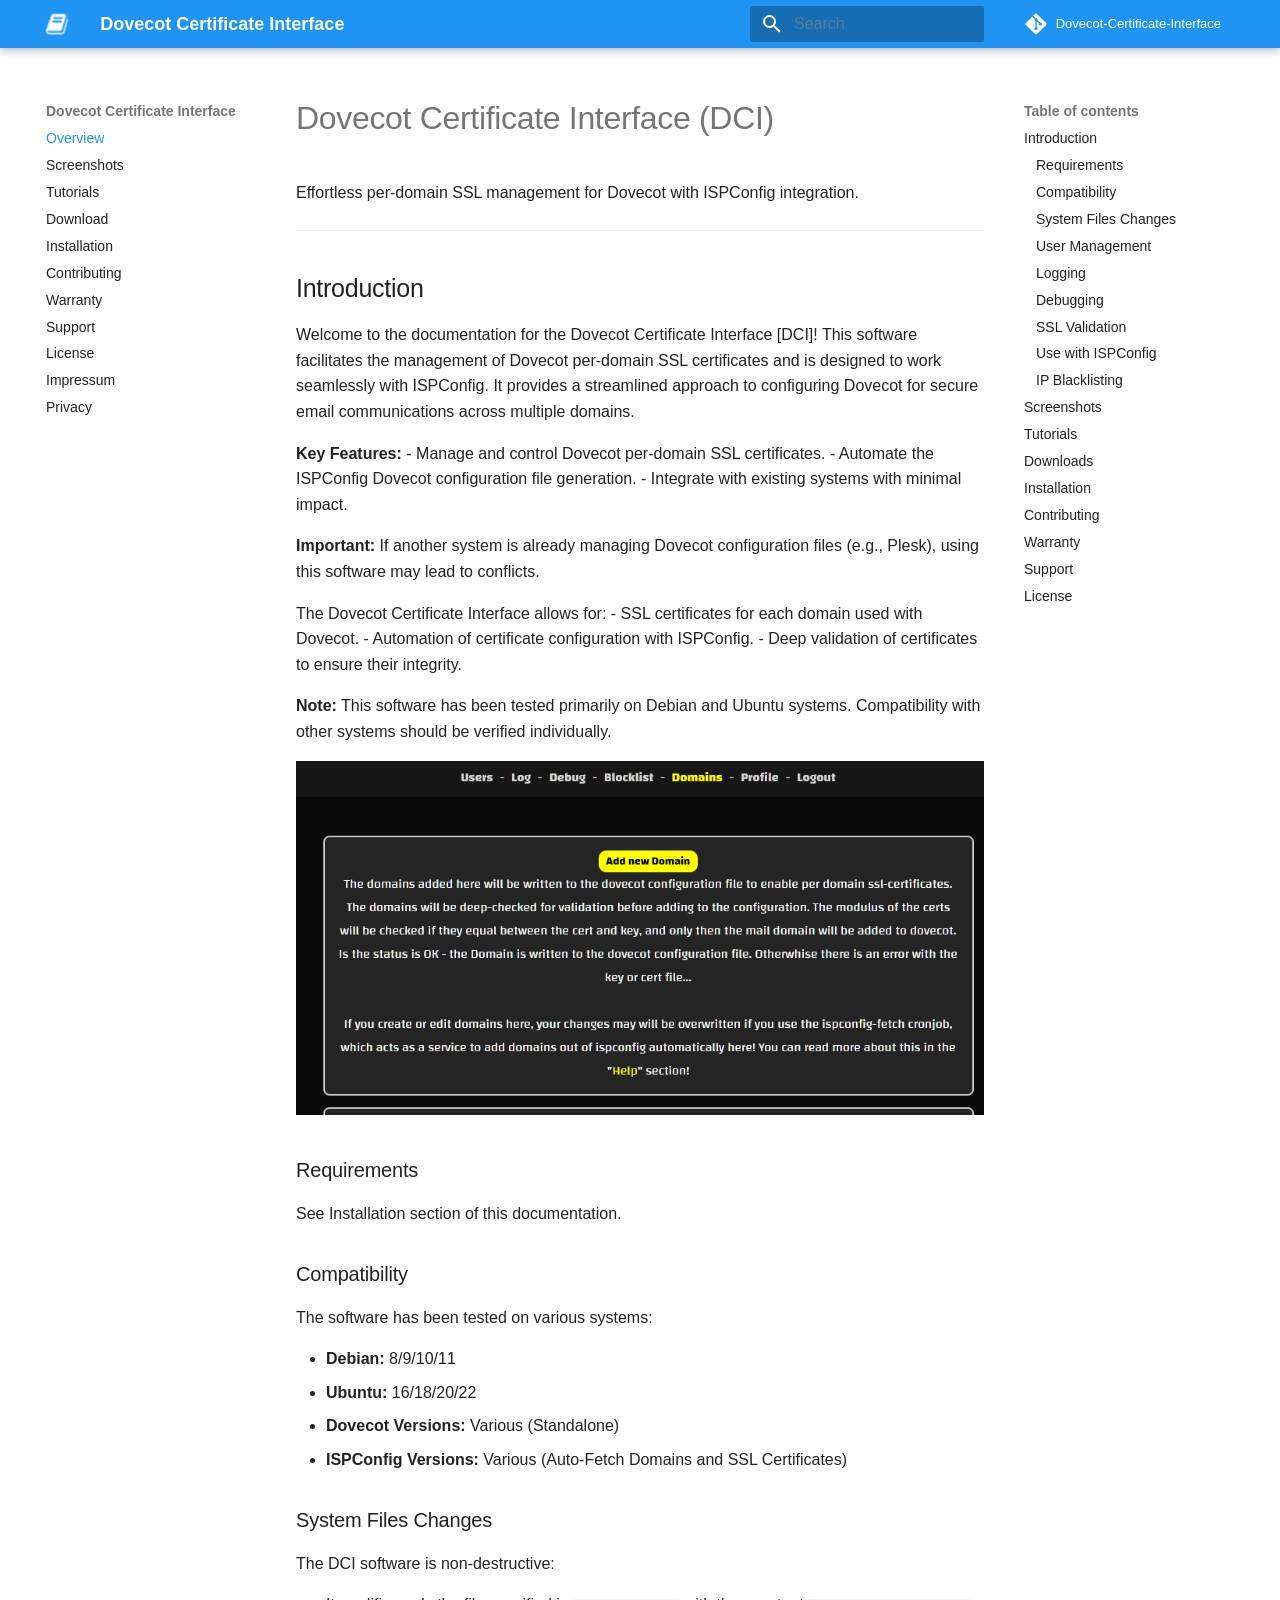
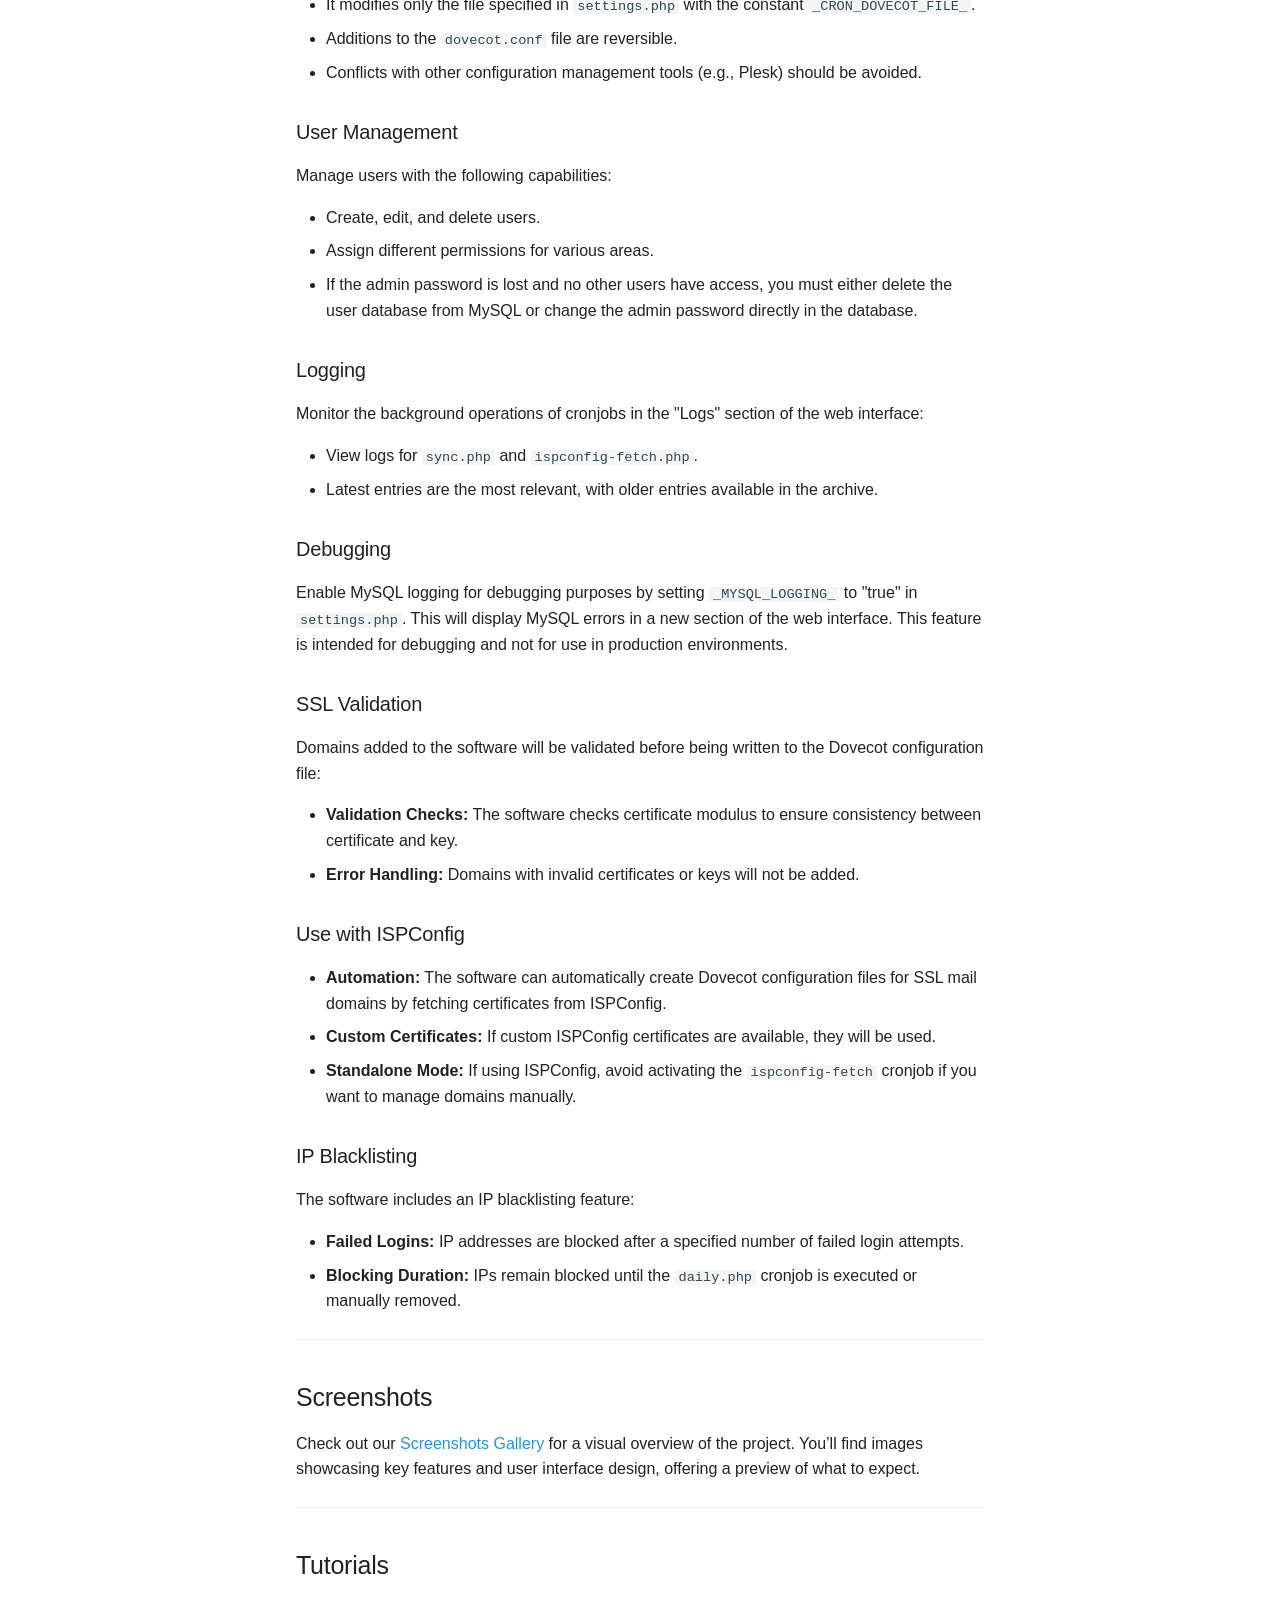
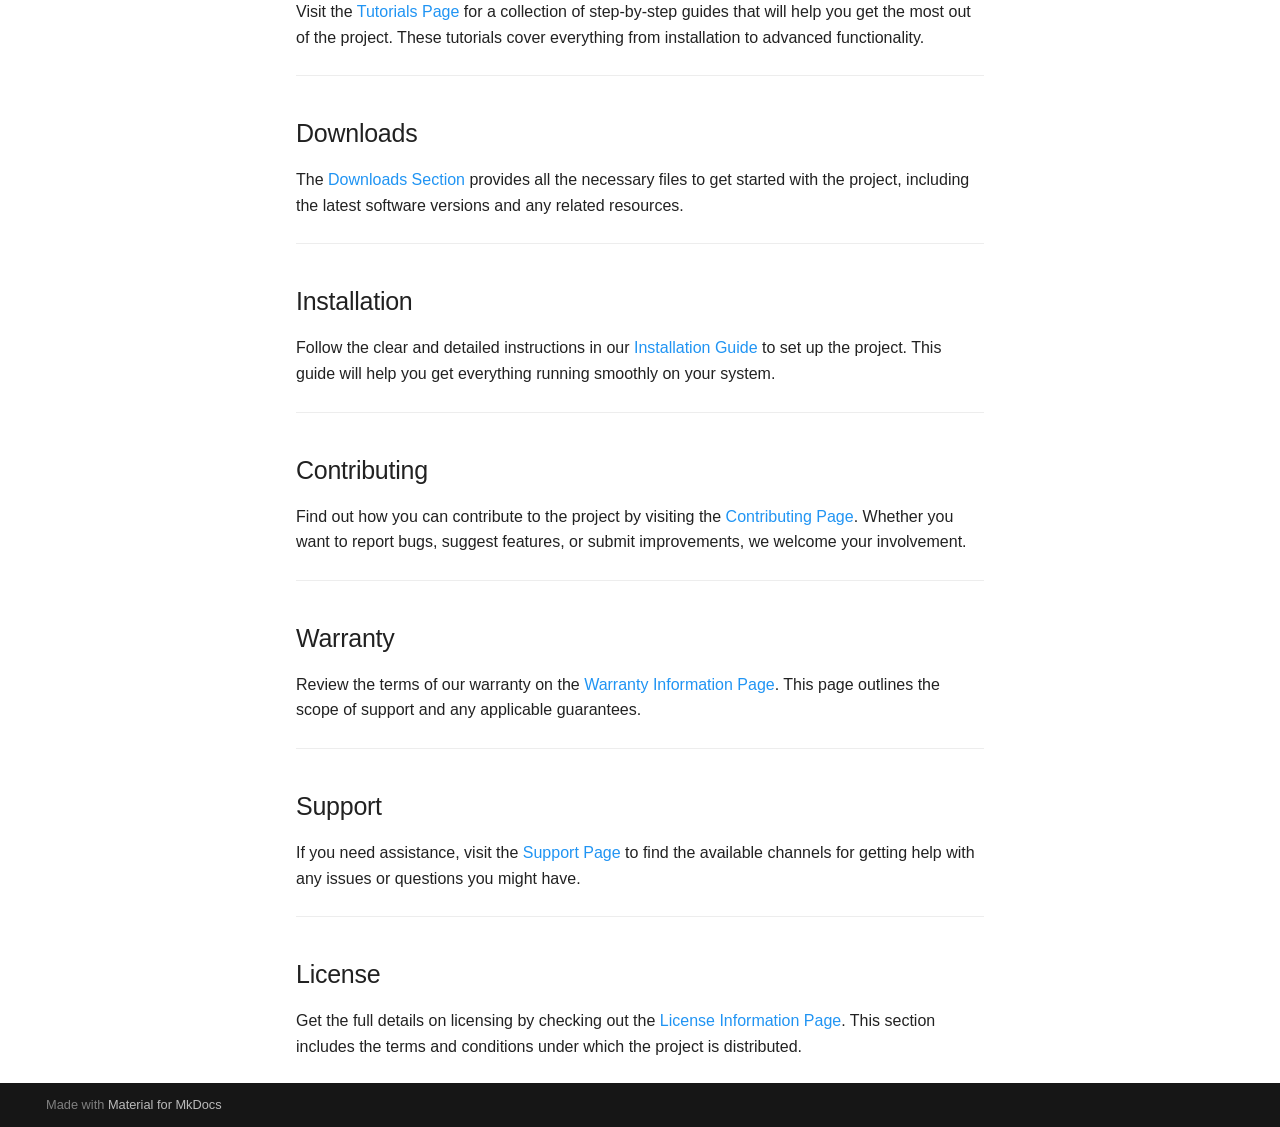
==== commit ec3890b8: "1.2.0" ====
--- a/docs/index.html
+++ b/docs/index.html
@@ -1,7 +1,4 @@
-
-<!doctype html>
-<html lang="en" class="no-js">
-  <head>
+<!DOCTYPE html><html lang="en" class="no-js"><head>
     
       <meta charset="utf-8">
       <meta name="viewport" content="width=device-width,initial-scale=1">
@@ -13,8 +10,11 @@
         <link rel="next" href="screenshots.html">
       
       
+        
+      
+      
       <link rel="icon" href="favicon.ico">
-      <meta name="generator" content="mkdocs-1.6.0, mkdocs-material-9.5.31">
+      <meta name="generator" content="mkdocs-1.6.1, mkdocs-material-9.7.0">
     
     
       
@@ -22,11 +22,16 @@
       
     
     
-      <link rel="stylesheet" href="assets/stylesheets/main.3cba04c6.min.css">
-      
-        
-        <link rel="stylesheet" href="assets/stylesheets/palette.06af60db.min.css">
-      
+      <link rel="stylesheet" href="assets/stylesheets/main.618322db.min.css">
+      
+        
+        <link rel="stylesheet" href="assets/stylesheets/palette.ab4e12ef.min.css">
+      
+      
+
+
+    
+    
       
    <!-- META INJECTION START -->
   <!-- META INJECTION START -->
@@ -79,6 +84,7 @@
     
     
       
+      
     
     
       
@@ -88,33 +94,33 @@
     
       <link rel="stylesheet" href="extra.css">
     
-    <script>__md_scope=new URL(".",location),__md_hash=e=>[...e].reduce((e,_)=>(e<<5)-e+_.charCodeAt(0),0),__md_get=(e,_=localStorage,t=__md_scope)=>JSON.parse(_.getItem(t.pathname+"."+e)),__md_set=(e,_,t=localStorage,a=__md_scope)=>{try{t.setItem(a.pathname+"."+e,JSON.stringify(_))}catch(e){}}</script>
-    
-      
-
-    
-    
-    
-   <link href="assets/stylesheets/glightbox.min.css" rel="stylesheet"/><style>
-    html.glightbox-open { overflow: initial; height: 100%; }
-    .gslide-title { margin-top: 0px; user-select: text; }
-    .gslide-desc { color: #666; user-select: text; }
-    .gslide-image img { background: white; }
-    .gscrollbar-fixer { padding-right: 15px; }
-    .gdesc-inner { font-size: 0.75rem; }
-    body[adata-md-color-scheme="default"] .gdesc-inner { background: var(--md-default-bg-color);}
-    body[adata-md-color-scheme="default"] .gslide-title { color: var(--md-default-fg-color);}
-    body[adata-md-color-scheme="default"] .gslide-desc { color: var(--md-default-fg-color);}</style> <script src="assets/javascripts/glightbox.min.js"></script></head>
-  
-  
-    
-    
-      
-    
-    
-    
-    
-    <body dir="ltr" adata-md-color-scheme="default" data-md-color-primary="blue" data-md-color-accent="default">
+    <script>__md_scope=new URL(".",location),__md_hash=e=>[...e].reduce(((e,_)=>(e<<5)-e+_.charCodeAt(0)),0),__md_get=(e,_=localStorage,t=__md_scope)=>JSON.parse(_.getItem(t.pathname+"."+e)),__md_set=(e,_,t=localStorage,a=__md_scope)=>{try{t.setItem(a.pathname+"."+e,JSON.stringify(_))}catch(e){}}</script>
+    
+      
+
+    
+    
+  <link href="assets/stylesheets/glightbox.min.css" rel="stylesheet"><script src="assets/javascripts/glightbox.min.js"></script><style id="glightbox-style">
+            html.glightbox-open { overflow: initial; height: 100%; }
+            .gslide-title { margin-top: 0px; user-select: text; }
+            .gslide-desc { color: #666; user-select: text; }
+            .gslide-image img { background: white; }
+            .gscrollbar-fixer { padding-right: 15px; }
+            .gdesc-inner { font-size: 0.75rem; }
+            body[data-md-color-scheme="slate"] .gdesc-inner { background: var(--md-default-bg-color); }
+            body[data-md-color-scheme="slate"] .gslide-title { color: var(--md-default-fg-color); }
+            body[data-md-color-scheme="slate"] .gslide-desc { color: var(--md-default-fg-color); }
+        </style></head>
+  
+  
+    
+    
+      
+    
+    
+    
+    
+    <body dir="ltr" data-md-color-scheme="default" data-md-color-primary="blue" data-md-color-accent="blue">
   
     
     <input class="md-toggle" data-md-toggle="drawer" type="checkbox" id="__drawer" autocomplete="off">
@@ -146,7 +152,7 @@
     </a>
     <label class="md-header__button md-icon" for="__drawer">
       
-      <svg xmlns="http://www.w3.org/2000/svg" viewBox="0 0 24 24"><path d="M3 6h18v2H3V6m0 5h18v2H3v-2m0 5h18v2H3v-2Z"/></svg>
+      <svg xmlns="http://www.w3.org/2000/svg" viewBox="0 0 24 24"><path d="M3 6h18v2H3zm0 5h18v2H3zm0 5h18v2H3z"></path></svg>
     </label>
     <div class="md-header__title" data-md-component="header-title">
       <div class="md-header__ellipsis">
@@ -171,37 +177,39 @@
     
     
     
-    <input class="md-option" data-md-color-media="" adata-md-color-scheme="default" data-md-color-primary="blue" data-md-color-accent="default"  aria-hidden="true"  type="radio" name="__palette" id="__palette_0">
+    <input class="md-option" data-md-color-media="" data-md-color-scheme="default" data-md-color-primary="blue" data-md-color-accent="blue" aria-hidden="true" type="radio" name="__palette" id="__palette_0">
     
   
 </form>
       
     
     
-      <script>var media,input,key,value,palette=__md_get("__palette");if(palette&&palette.color){"(prefers-color-scheme)"===palette.color.media&&(media=matchMedia("(prefers-color-scheme: light)"),input=document.querySelector(media.matches?"[data-md-color-media='(prefers-color-scheme: light)']":"[data-md-color-media='(prefers-color-scheme: dark)']"),palette.color.media=input.getAttribute("data-md-color-media"),palette.color.scheme=input.getAttribute("data-md-color-scheme"),palette.color.primary=input.getAttribute("data-md-color-primary"),palette.color.accent=input.getAttribute("data-md-color-accent"));for([key,value]of Object.entries(palette.color))document.body.setAttribute("data-md-color-"+key,value)}</script>
-    
-    
-    
-      <label class="md-header__button md-icon" for="__search">
-        
-        <svg xmlns="http://www.w3.org/2000/svg" viewBox="0 0 24 24"><path d="M9.5 3A6.5 6.5 0 0 1 16 9.5c0 1.61-.59 3.09-1.56 4.23l.27.27h.79l5 5-1.5 1.5-5-5v-.79l-.27-.27A6.516 6.516 0 0 1 9.5 16 6.5 6.5 0 0 1 3 9.5 6.5 6.5 0 0 1 9.5 3m0 2C7 5 5 7 5 9.5S7 14 9.5 14 14 12 14 9.5 12 5 9.5 5Z"/></svg>
-      </label>
-      <div class="md-search" data-md-component="search" role="dialog">
+      <script>var palette=__md_get("__palette");if(palette&&palette.color){if("(prefers-color-scheme)"===palette.color.media){var media=matchMedia("(prefers-color-scheme: light)"),input=document.querySelector(media.matches?"[data-md-color-media='(prefers-color-scheme: light)']":"[data-md-color-media='(prefers-color-scheme: dark)']");palette.color.media=input.getAttribute("data-md-color-media"),palette.color.scheme=input.getAttribute("data-md-color-scheme"),palette.color.primary=input.getAttribute("data-md-color-primary"),palette.color.accent=input.getAttribute("data-md-color-accent")}for(var[key,value]of Object.entries(palette.color))document.body.setAttribute("data-md-color-"+key,value)}</script>
+    
+    
+    
+      
+      
+        <label class="md-header__button md-icon" for="__search">
+          
+          <svg xmlns="http://www.w3.org/2000/svg" viewBox="0 0 24 24"><path d="M9.5 3A6.5 6.5 0 0 1 16 9.5c0 1.61-.59 3.09-1.56 4.23l.27.27h.79l5 5-1.5 1.5-5-5v-.79l-.27-.27A6.52 6.52 0 0 1 9.5 16 6.5 6.5 0 0 1 3 9.5 6.5 6.5 0 0 1 9.5 3m0 2C7 5 5 7 5 9.5S7 14 9.5 14 14 12 14 9.5 12 5 9.5 5"></path></svg>
+        </label>
+        <div class="md-search" data-md-component="search" role="dialog">
   <label class="md-search__overlay" for="__search"></label>
   <div class="md-search__inner" role="search">
     <form class="md-search__form" name="search">
       <input type="text" class="md-search__input" name="query" aria-label="Search" placeholder="Search" autocapitalize="off" autocorrect="off" autocomplete="off" spellcheck="false" data-md-component="search-query" required>
       <label class="md-search__icon md-icon" for="__search">
         
-        <svg xmlns="http://www.w3.org/2000/svg" viewBox="0 0 24 24"><path d="M9.5 3A6.5 6.5 0 0 1 16 9.5c0 1.61-.59 3.09-1.56 4.23l.27.27h.79l5 5-1.5 1.5-5-5v-.79l-.27-.27A6.516 6.516 0 0 1 9.5 16 6.5 6.5 0 0 1 3 9.5 6.5 6.5 0 0 1 9.5 3m0 2C7 5 5 7 5 9.5S7 14 9.5 14 14 12 14 9.5 12 5 9.5 5Z"/></svg>
-        
-        <svg xmlns="http://www.w3.org/2000/svg" viewBox="0 0 24 24"><path d="M20 11v2H8l5.5 5.5-1.42 1.42L4.16 12l7.92-7.92L13.5 5.5 8 11h12Z"/></svg>
+        <svg xmlns="http://www.w3.org/2000/svg" viewBox="0 0 24 24"><path d="M9.5 3A6.5 6.5 0 0 1 16 9.5c0 1.61-.59 3.09-1.56 4.23l.27.27h.79l5 5-1.5 1.5-5-5v-.79l-.27-.27A6.52 6.52 0 0 1 9.5 16 6.5 6.5 0 0 1 3 9.5 6.5 6.5 0 0 1 9.5 3m0 2C7 5 5 7 5 9.5S7 14 9.5 14 14 12 14 9.5 12 5 9.5 5"></path></svg>
+        
+        <svg xmlns="http://www.w3.org/2000/svg" viewBox="0 0 24 24"><path d="M20 11v2H8l5.5 5.5-1.42 1.42L4.16 12l7.92-7.92L13.5 5.5 8 11z"></path></svg>
       </label>
       <nav class="md-search__options" aria-label="Search">
         
         <button type="reset" class="md-search__icon md-icon" title="Clear" aria-label="Clear" tabindex="-1">
           
-          <svg xmlns="http://www.w3.org/2000/svg" viewBox="0 0 24 24"><path d="M19 6.41 17.59 5 12 10.59 6.41 5 5 6.41 10.59 12 5 17.59 6.41 19 12 13.41 17.59 19 19 17.59 13.41 12 19 6.41Z"/></svg>
+          <svg xmlns="http://www.w3.org/2000/svg" viewBox="0 0 24 24"><path d="M19 6.41 17.59 5 12 10.59 6.41 5 5 6.41 10.59 12 5 17.59 6.41 19 12 13.41 17.59 19 19 17.59 13.41 12z"></path></svg>
         </button>
       </nav>
       
@@ -218,13 +226,14 @@
     </div>
   </div>
 </div>
+      
     
     
       <div class="md-header__source">
         <a href="https://github.com/bugfishtm/Dovecot-Certificate-Interface" title="Go to repository" class="md-source" data-md-component="source">
   <div class="md-source__icon md-icon">
     
-    <svg xmlns="http://www.w3.org/2000/svg" viewBox="0 0 448 512"><!--! Font Awesome Free 6.6.0 by @fontawesome - https://fontawesome.com License - https://fontawesome.com/license/free (Icons: CC BY 4.0, Fonts: SIL OFL 1.1, Code: MIT License) Copyright 2024 Fonticons, Inc.--><path d="M439.55 236.05 244 40.45a28.87 28.87 0 0 0-40.81 0l-40.66 40.63 51.52 51.52c27.06-9.14 52.68 16.77 43.39 43.68l49.66 49.66c34.23-11.8 61.18 31 35.47 56.69-26.49 26.49-70.21-2.87-56-37.34L240.22 199v121.85c25.3 12.54 22.26 41.85 9.08 55a34.34 34.34 0 0 1-48.55 0c-17.57-17.6-11.07-46.91 11.25-56v-123c-20.8-8.51-24.6-30.74-18.64-45L142.57 101 8.45 235.14a28.86 28.86 0 0 0 0 40.81l195.61 195.6a28.86 28.86 0 0 0 40.8 0l194.69-194.69a28.86 28.86 0 0 0 0-40.81z"/></svg>
+    <svg xmlns="http://www.w3.org/2000/svg" viewBox="0 0 448 512"><!--! Font Awesome Free 7.1.0 by @fontawesome - https://fontawesome.com License - https://fontawesome.com/license/free (Icons: CC BY 4.0, Fonts: SIL OFL 1.1, Code: MIT License) Copyright 2025 Fonticons, Inc.--><path d="M439.6 236.1 244 40.5c-5.4-5.5-12.8-8.5-20.4-8.5s-15 3-20.4 8.4L162.5 81l51.5 51.5c27.1-9.1 52.7 16.8 43.4 43.7l49.7 49.7c34.2-11.8 61.2 31 35.5 56.7-26.5 26.5-70.2-2.9-56-37.3L240.3 199v121.9c25.3 12.5 22.3 41.8 9.1 55-6.4 6.4-15.2 10.1-24.3 10.1s-17.8-3.6-24.3-10.1c-17.6-17.6-11.1-46.9 11.2-56v-123c-20.8-8.5-24.6-30.7-18.6-45L142.6 101 8.5 235.1C3 240.6 0 247.9 0 255.5s3 15 8.5 20.4l195.6 195.7c5.4 5.4 12.7 8.4 20.4 8.4s15-3 20.4-8.4l194.7-194.7c5.4-5.4 8.4-12.8 8.4-20.4s-3-15-8.4-20.4"></path></svg>
   </div>
   <div class="md-source__repository">
     Dovecot-Certificate-Interface
@@ -248,7 +257,7 @@
           
             
               
-              <div class="md-sidebar md-sidebar--primary" data-md-component="sidebar" data-md-type="navigation" >
+              <div class="md-sidebar md-sidebar--primary" data-md-component="sidebar" data-md-type="navigation">
                 <div class="md-sidebar__scrollwrap">
                   <div class="md-sidebar__inner">
                     
@@ -269,7 +278,7 @@
       <a href="https://github.com/bugfishtm/Dovecot-Certificate-Interface" title="Go to repository" class="md-source" data-md-component="source">
   <div class="md-source__icon md-icon">
     
-    <svg xmlns="http://www.w3.org/2000/svg" viewBox="0 0 448 512"><!--! Font Awesome Free 6.6.0 by @fontawesome - https://fontawesome.com License - https://fontawesome.com/license/free (Icons: CC BY 4.0, Fonts: SIL OFL 1.1, Code: MIT License) Copyright 2024 Fonticons, Inc.--><path d="M439.55 236.05 244 40.45a28.87 28.87 0 0 0-40.81 0l-40.66 40.63 51.52 51.52c27.06-9.14 52.68 16.77 43.39 43.68l49.66 49.66c34.23-11.8 61.18 31 35.47 56.69-26.49 26.49-70.21-2.87-56-37.34L240.22 199v121.85c25.3 12.54 22.26 41.85 9.08 55a34.34 34.34 0 0 1-48.55 0c-17.57-17.6-11.07-46.91 11.25-56v-123c-20.8-8.51-24.6-30.74-18.64-45L142.57 101 8.45 235.14a28.86 28.86 0 0 0 0 40.81l195.61 195.6a28.86 28.86 0 0 0 40.8 0l194.69-194.69a28.86 28.86 0 0 0 0-40.81z"/></svg>
+    <svg xmlns="http://www.w3.org/2000/svg" viewBox="0 0 448 512"><!--! Font Awesome Free 7.1.0 by @fontawesome - https://fontawesome.com License - https://fontawesome.com/license/free (Icons: CC BY 4.0, Fonts: SIL OFL 1.1, Code: MIT License) Copyright 2025 Fonticons, Inc.--><path d="M439.6 236.1 244 40.5c-5.4-5.5-12.8-8.5-20.4-8.5s-15 3-20.4 8.4L162.5 81l51.5 51.5c27.1-9.1 52.7 16.8 43.4 43.7l49.7 49.7c34.2-11.8 61.2 31 35.5 56.7-26.5 26.5-70.2-2.9-56-37.3L240.3 199v121.9c25.3 12.5 22.3 41.8 9.1 55-6.4 6.4-15.2 10.1-24.3 10.1s-17.8-3.6-24.3-10.1c-17.6-17.6-11.1-46.9 11.2-56v-123c-20.8-8.5-24.6-30.7-18.6-45L142.6 101 8.5 235.1C3 240.6 0 247.9 0 255.5s3 15 8.5 20.4l195.6 195.7c5.4 5.4 12.7 8.4 20.4 8.4s15-3 20.4-8.4l194.7-194.7c5.4-5.4 8.4-12.8 8.4-20.4s-3-15-8.4-20.4"></path></svg>
   </div>
   <div class="md-source__repository">
     Dovecot-Certificate-Interface
@@ -298,9 +307,16 @@
         <label class="md-nav__link md-nav__link--active" for="__toc">
           
   
+  
   <span class="md-ellipsis">
+    
+  
     Overview
+  
+
+    
   </span>
+  
   
 
           <span class="md-nav__icon md-icon"></span>
@@ -309,9 +325,16 @@
       <a href="index.html" class="md-nav__link md-nav__link--active">
         
   
+  
   <span class="md-ellipsis">
+    
+  
     Overview
+  
+
+    
   </span>
+  
   
 
       </a>
@@ -334,7 +357,9 @@
         <li class="md-nav__item">
   <a href="#introduction" class="md-nav__link">
     <span class="md-ellipsis">
-      Introduction
+      
+        Introduction
+      
     </span>
   </a>
   
@@ -344,7 +369,9 @@
           <li class="md-nav__item">
   <a href="#requirements" class="md-nav__link">
     <span class="md-ellipsis">
-      Requirements
+      
+        Requirements
+      
     </span>
   </a>
   
@@ -353,7 +380,9 @@
           <li class="md-nav__item">
   <a href="#compatibility" class="md-nav__link">
     <span class="md-ellipsis">
-      Compatibility
+      
+        Compatibility
+      
     </span>
   </a>
   
@@ -362,7 +391,9 @@
           <li class="md-nav__item">
   <a href="#system-files-changes" class="md-nav__link">
     <span class="md-ellipsis">
-      System Files Changes
+      
+        System Files Changes
+      
     </span>
   </a>
   
@@ -371,7 +402,9 @@
           <li class="md-nav__item">
   <a href="#user-management" class="md-nav__link">
     <span class="md-ellipsis">
-      User Management
+      
+        User Management
+      
     </span>
   </a>
   
@@ -380,7 +413,9 @@
           <li class="md-nav__item">
   <a href="#logging" class="md-nav__link">
     <span class="md-ellipsis">
-      Logging
+      
+        Logging
+      
     </span>
   </a>
   
@@ -389,7 +424,9 @@
           <li class="md-nav__item">
   <a href="#debugging" class="md-nav__link">
     <span class="md-ellipsis">
-      Debugging
+      
+        Debugging
+      
     </span>
   </a>
   
@@ -398,7 +435,9 @@
           <li class="md-nav__item">
   <a href="#ssl-validation" class="md-nav__link">
     <span class="md-ellipsis">
-      SSL Validation
+      
+        SSL Validation
+      
     </span>
   </a>
   
@@ -407,7 +446,9 @@
           <li class="md-nav__item">
   <a href="#use-with-ispconfig" class="md-nav__link">
     <span class="md-ellipsis">
-      Use with ISPConfig
+      
+        Use with ISPConfig
+      
     </span>
   </a>
   
@@ -416,7 +457,9 @@
           <li class="md-nav__item">
   <a href="#ip-blacklisting" class="md-nav__link">
     <span class="md-ellipsis">
-      IP Blacklisting
+      
+        IP Blacklisting
+      
     </span>
   </a>
   
@@ -430,7 +473,9 @@
         <li class="md-nav__item">
   <a href="#screenshots" class="md-nav__link">
     <span class="md-ellipsis">
-      Screenshots
+      
+        Screenshots
+      
     </span>
   </a>
   
@@ -439,7 +484,9 @@
         <li class="md-nav__item">
   <a href="#tutorials" class="md-nav__link">
     <span class="md-ellipsis">
-      Tutorials
+      
+        Tutorials
+      
     </span>
   </a>
   
@@ -448,7 +495,9 @@
         <li class="md-nav__item">
   <a href="#downloads" class="md-nav__link">
     <span class="md-ellipsis">
-      Downloads
+      
+        Downloads
+      
     </span>
   </a>
   
@@ -457,7 +506,9 @@
         <li class="md-nav__item">
   <a href="#installation" class="md-nav__link">
     <span class="md-ellipsis">
-      Installation
+      
+        Installation
+      
     </span>
   </a>
   
@@ -466,7 +517,9 @@
         <li class="md-nav__item">
   <a href="#contributing" class="md-nav__link">
     <span class="md-ellipsis">
-      Contributing
+      
+        Contributing
+      
     </span>
   </a>
   
@@ -475,7 +528,9 @@
         <li class="md-nav__item">
   <a href="#warranty" class="md-nav__link">
     <span class="md-ellipsis">
-      Warranty
+      
+        Warranty
+      
     </span>
   </a>
   
@@ -484,7 +539,9 @@
         <li class="md-nav__item">
   <a href="#support" class="md-nav__link">
     <span class="md-ellipsis">
-      Support
+      
+        Support
+      
     </span>
   </a>
   
@@ -493,7 +550,9 @@
         <li class="md-nav__item">
   <a href="#license" class="md-nav__link">
     <span class="md-ellipsis">
-      License
+      
+        License
+      
     </span>
   </a>
   
@@ -517,9 +576,16 @@
       <a href="screenshots.html" class="md-nav__link">
         
   
+  
   <span class="md-ellipsis">
+    
+  
     Screenshots
+  
+
+    
   </span>
+  
   
 
       </a>
@@ -537,9 +603,16 @@
       <a href="tutorials.html" class="md-nav__link">
         
   
+  
   <span class="md-ellipsis">
+    
+  
     Tutorials
+  
+
+    
   </span>
+  
   
 
       </a>
@@ -557,9 +630,16 @@
       <a href="download.html" class="md-nav__link">
         
   
+  
   <span class="md-ellipsis">
+    
+  
     Download
+  
+
+    
   </span>
+  
   
 
       </a>
@@ -577,9 +657,16 @@
       <a href="installation.html" class="md-nav__link">
         
   
+  
   <span class="md-ellipsis">
+    
+  
     Installation
+  
+
+    
   </span>
+  
   
 
       </a>
@@ -597,9 +684,16 @@
       <a href="contributing.html" class="md-nav__link">
         
   
+  
   <span class="md-ellipsis">
+    
+  
     Contributing
+  
+
+    
   </span>
+  
   
 
       </a>
@@ -617,9 +711,16 @@
       <a href="warranty.html" class="md-nav__link">
         
   
+  
   <span class="md-ellipsis">
+    
+  
     Warranty
+  
+
+    
   </span>
+  
   
 
       </a>
@@ -637,9 +738,16 @@
       <a href="support.html" class="md-nav__link">
         
   
+  
   <span class="md-ellipsis">
+    
+  
     Support
+  
+
+    
   </span>
+  
   
 
       </a>
@@ -657,9 +765,16 @@
       <a href="license.html" class="md-nav__link">
         
   
+  
   <span class="md-ellipsis">
+    
+  
     License
+  
+
+    
   </span>
+  
   
 
       </a>
@@ -677,9 +792,16 @@
       <a href="https://bugfishtm.blogspot.com/2023/05/impressum.html" class="md-nav__link">
         
   
+  
   <span class="md-ellipsis">
+    
+  
     Impressum
+  
+
+    
   </span>
+  
   
 
       </a>
@@ -697,9 +819,16 @@
       <a href="https://bugfishtm.blogspot.com/2023/05/privacy.html" class="md-nav__link">
         
   
+  
   <span class="md-ellipsis">
+    
+  
     Privacy
+  
+
+    
   </span>
+  
   
 
       </a>
@@ -715,7 +844,7 @@
             
             
               
-              <div class="md-sidebar md-sidebar--secondary" data-md-component="sidebar" data-md-type="toc" >
+              <div class="md-sidebar md-sidebar--secondary" data-md-component="sidebar" data-md-type="toc">
                 <div class="md-sidebar__scrollwrap">
                   <div class="md-sidebar__inner">
                     
@@ -736,7 +865,9 @@
         <li class="md-nav__item">
   <a href="#introduction" class="md-nav__link">
     <span class="md-ellipsis">
-      Introduction
+      
+        Introduction
+      
     </span>
   </a>
   
@@ -746,7 +877,9 @@
           <li class="md-nav__item">
   <a href="#requirements" class="md-nav__link">
     <span class="md-ellipsis">
-      Requirements
+      
+        Requirements
+      
     </span>
   </a>
   
@@ -755,7 +888,9 @@
           <li class="md-nav__item">
   <a href="#compatibility" class="md-nav__link">
     <span class="md-ellipsis">
-      Compatibility
+      
+        Compatibility
+      
     </span>
   </a>
   
@@ -764,7 +899,9 @@
           <li class="md-nav__item">
   <a href="#system-files-changes" class="md-nav__link">
     <span class="md-ellipsis">
-      System Files Changes
+      
+        System Files Changes
+      
     </span>
   </a>
   
@@ -773,7 +910,9 @@
           <li class="md-nav__item">
   <a href="#user-management" class="md-nav__link">
     <span class="md-ellipsis">
-      User Management
+      
+        User Management
+      
     </span>
   </a>
   
@@ -782,7 +921,9 @@
           <li class="md-nav__item">
   <a href="#logging" class="md-nav__link">
     <span class="md-ellipsis">
-      Logging
+      
+        Logging
+      
     </span>
   </a>
   
@@ -791,7 +932,9 @@
           <li class="md-nav__item">
   <a href="#debugging" class="md-nav__link">
     <span class="md-ellipsis">
-      Debugging
+      
+        Debugging
+      
     </span>
   </a>
   
@@ -800,7 +943,9 @@
           <li class="md-nav__item">
   <a href="#ssl-validation" class="md-nav__link">
     <span class="md-ellipsis">
-      SSL Validation
+      
+        SSL Validation
+      
     </span>
   </a>
   
@@ -809,7 +954,9 @@
           <li class="md-nav__item">
   <a href="#use-with-ispconfig" class="md-nav__link">
     <span class="md-ellipsis">
-      Use with ISPConfig
+      
+        Use with ISPConfig
+      
     </span>
   </a>
   
@@ -818,7 +965,9 @@
           <li class="md-nav__item">
   <a href="#ip-blacklisting" class="md-nav__link">
     <span class="md-ellipsis">
-      IP Blacklisting
+      
+        IP Blacklisting
+      
     </span>
   </a>
   
@@ -832,7 +981,9 @@
         <li class="md-nav__item">
   <a href="#screenshots" class="md-nav__link">
     <span class="md-ellipsis">
-      Screenshots
+      
+        Screenshots
+      
     </span>
   </a>
   
@@ -841,7 +992,9 @@
         <li class="md-nav__item">
   <a href="#tutorials" class="md-nav__link">
     <span class="md-ellipsis">
-      Tutorials
+      
+        Tutorials
+      
     </span>
   </a>
   
@@ -850,7 +1003,9 @@
         <li class="md-nav__item">
   <a href="#downloads" class="md-nav__link">
     <span class="md-ellipsis">
-      Downloads
+      
+        Downloads
+      
     </span>
   </a>
   
@@ -859,7 +1014,9 @@
         <li class="md-nav__item">
   <a href="#installation" class="md-nav__link">
     <span class="md-ellipsis">
-      Installation
+      
+        Installation
+      
     </span>
   </a>
   
@@ -868,7 +1025,9 @@
         <li class="md-nav__item">
   <a href="#contributing" class="md-nav__link">
     <span class="md-ellipsis">
-      Contributing
+      
+        Contributing
+      
     </span>
   </a>
   
@@ -877,7 +1036,9 @@
         <li class="md-nav__item">
   <a href="#warranty" class="md-nav__link">
     <span class="md-ellipsis">
-      Warranty
+      
+        Warranty
+      
     </span>
   </a>
   
@@ -886,7 +1047,9 @@
         <li class="md-nav__item">
   <a href="#support" class="md-nav__link">
     <span class="md-ellipsis">
-      Support
+      
+        Support
+      
     </span>
   </a>
   
@@ -895,7 +1058,9 @@
         <li class="md-nav__item">
   <a href="#license" class="md-nav__link">
     <span class="md-ellipsis">
-      License
+      
+        License
+      
     </span>
   </a>
   
@@ -911,9 +1076,11 @@
           
           
             <div class="md-content" data-md-component="content">
+              
               <article class="md-content__inner md-typeset">
                 
                   
+
 
   
   
@@ -934,7 +1101,7 @@
 - Automation of certificate configuration with ISPConfig.
 - Deep validation of certificates to ensure their integrity.</p>
 <p><strong>Note:</strong> This software has been tested primarily on Debian and Ubuntu systems. Compatibility with other systems should be verified individually.</p>
-<p><a class="glightbox" href="3.png" data-type="image" data-width="auto" data-height="auto" data-desc-position="bottom"><img alt="Screenshot" src="3.png"></a></p>
+<p><a class="glightbox" data-type="image" data-width="auto" data-height="auto" href="3.png" data-desc-position="bottom"><img alt="Screenshot" src="3.png"></a></p>
 <h3 id="requirements">Requirements</h3>
 <p>See Installation section of this documentation.</p>
 <h3 id="compatibility">Compatibility</h3>
@@ -1055,15 +1222,18 @@
     </div>
     
     
-    <script id="__config" type="application/json">{"base": ".", "features": ["content.code.copy"], "search": "assets/javascripts/workers/search.b8dbb3d2.min.js", "translations": {"clipboard.copied": "Copied to clipboard", "clipboard.copy": "Copy to clipboard", "search.result.more.one": "1 more on this page", "search.result.more.other": "# more on this page", "search.result.none": "No matching documents", "search.result.one": "1 matching document", "search.result.other": "# matching documents", "search.result.placeholder": "Type to start searching", "search.result.term.missing": "Missing", "select.version": "Select version"}}</script>
-    
-    
-      <script src="assets/javascripts/bundle.fe8b6f2b.min.js"></script>
+    
+      
+      
+      <script id="__config" type="application/json">{"annotate": null, "base": ".", "features": ["content.code.copy"], "search": "assets/javascripts/workers/search.7a47a382.min.js", "tags": null, "translations": {"clipboard.copied": "Copied to clipboard", "clipboard.copy": "Copy to clipboard", "search.result.more.one": "1 more on this page", "search.result.more.other": "# more on this page", "search.result.none": "No matching documents", "search.result.one": "1 matching document", "search.result.other": "# matching documents", "search.result.placeholder": "Type to start searching", "search.result.term.missing": "Missing", "select.version": "Select version"}, "version": null}</script>
+    
+    
+      <script src="assets/javascripts/bundle.e71a0d61.min.js"></script>
       
         <script src="extra.js"></script>
       
     
-  <script id="init-glightbox">const lightbox = GLightbox({"touchNavigation": true, "loop": false, "zoomable": true, "draggable": true, "openEffect": "zoom", "closeEffect": "zoom", "slideEffect": "slide"});
-document$.subscribe(() => { lightbox.reload() });
-</script></body>
-</html>+  
+<script id="init-glightbox">const lightbox = GLightbox({"touchNavigation": true, "loop": false, "zoomable": true, "draggable": true, "openEffect": "zoom", "closeEffect": "zoom", "slideEffect": "slide"});
+document$.subscribe(()=>{ lightbox.reload(); });
+</script></body></html>
--- a/docs/assets/stylesheets/main.618322db.min.css
+++ b/docs/assets/stylesheets/main.618322db.min.css
@@ -0,0 +1 @@
+@charset "UTF-8";html{-webkit-text-size-adjust:none;-moz-text-size-adjust:none;text-size-adjust:none;box-sizing:border-box}*,:after,:before{box-sizing:inherit}@media (prefers-reduced-motion){*,:after,:before{transition:none!important}}body{margin:0}a,button,input,label{-webkit-tap-highlight-color:transparent}a{color:inherit;text-decoration:none}hr{border:0;box-sizing:initial;display:block;height:.05rem;overflow:visible;padding:0}small{font-size:80%}sub,sup{line-height:1em}img{border-style:none}table{border-collapse:initial;border-spacing:0}td,th{font-weight:400;vertical-align:top}button{background:#0000;border:0;font-family:inherit;font-size:inherit;margin:0;padding:0}input{border:0;outline:none}:root{--md-primary-fg-color:#4051b5;--md-primary-fg-color--light:#5d6cc0;--md-primary-fg-color--dark:#303fa1;--md-primary-bg-color:#fff;--md-primary-bg-color--light:#ffffffb3;--md-accent-fg-color:#526cfe;--md-accent-fg-color--transparent:#526cfe1a;--md-accent-bg-color:#fff;--md-accent-bg-color--light:#ffffffb3}[data-md-color-scheme=default]{color-scheme:light}[data-md-color-scheme=default] img[src$="#gh-dark-mode-only"],[data-md-color-scheme=default] img[src$="#only-dark"]{display:none}:root,[data-md-color-scheme=default]{--md-hue:225deg;--md-default-fg-color:#000000de;--md-default-fg-color--light:#0000008a;--md-default-fg-color--lighter:#00000052;--md-default-fg-color--lightest:#00000012;--md-default-bg-color:#fff;--md-default-bg-color--light:#ffffffb3;--md-default-bg-color--lighter:#ffffff4d;--md-default-bg-color--lightest:#ffffff1f;--md-code-fg-color:#36464e;--md-code-bg-color:#f5f5f5;--md-code-bg-color--light:#f5f5f5b3;--md-code-bg-color--lighter:#f5f5f54d;--md-code-hl-color:#4287ff;--md-code-hl-color--light:#4287ff1a;--md-code-hl-number-color:#d52a2a;--md-code-hl-special-color:#db1457;--md-code-hl-function-color:#a846b9;--md-code-hl-constant-color:#6e59d9;--md-code-hl-keyword-color:#3f6ec6;--md-code-hl-string-color:#1c7d4d;--md-code-hl-name-color:var(--md-code-fg-color);--md-code-hl-operator-color:var(--md-default-fg-color--light);--md-code-hl-punctuation-color:var(--md-default-fg-color--light);--md-code-hl-comment-color:var(--md-default-fg-color--light);--md-code-hl-generic-color:var(--md-default-fg-color--light);--md-code-hl-variable-color:var(--md-default-fg-color--light);--md-typeset-color:var(--md-default-fg-color);--md-typeset-a-color:var(--md-primary-fg-color);--md-typeset-del-color:#f5503d26;--md-typeset-ins-color:#0bd57026;--md-typeset-kbd-color:#fafafa;--md-typeset-kbd-accent-color:#fff;--md-typeset-kbd-border-color:#b8b8b8;--md-typeset-mark-color:#ffff0080;--md-typeset-table-color:#0000001f;--md-typeset-table-color--light:rgba(0,0,0,.035);--md-admonition-fg-color:var(--md-default-fg-color);--md-admonition-bg-color:var(--md-default-bg-color);--md-warning-fg-color:#000000de;--md-warning-bg-color:#ff9;--md-footer-fg-color:#fff;--md-footer-fg-color--light:#ffffffb3;--md-footer-fg-color--lighter:#ffffff73;--md-footer-bg-color:#000000de;--md-footer-bg-color--dark:#00000052;--md-shadow-z1:0 0.2rem 0.5rem #0000000d,0 0 0.05rem #0000001a;--md-shadow-z2:0 0.2rem 0.5rem #0000001a,0 0 0.05rem #00000040;--md-shadow-z3:0 0.2rem 0.5rem #0003,0 0 0.05rem #00000059}.md-icon svg{fill:currentcolor;display:block;height:1.2rem;width:1.2rem}body{-webkit-font-smoothing:antialiased;-moz-osx-font-smoothing:grayscale;--md-text-font-family:var(--md-text-font,_),-apple-system,BlinkMacSystemFont,Helvetica,Arial,sans-serif;--md-code-font-family:var(--md-code-font,_),SFMono-Regular,Consolas,Menlo,monospace}aside,body,input{font-feature-settings:"kern","liga";color:var(--md-typeset-color);font-family:var(--md-text-font-family)}code,kbd,pre{font-feature-settings:"kern";font-family:var(--md-code-font-family)}:root{--md-typeset-table-sort-icon:url('data:image/svg+xml;charset=utf-8,<svg xmlns="http://www.w3.org/2000/svg" viewBox="0 0 24 24"><path d="m18 21-4-4h3V7h-3l4-4 4 4h-3v10h3M2 19v-2h10v2M2 13v-2h7v2M2 7V5h4v2z"/></svg>');--md-typeset-table-sort-icon--asc:url('data:image/svg+xml;charset=utf-8,<svg xmlns="http://www.w3.org/2000/svg" viewBox="0 0 24 24"><path d="M19 17h3l-4 4-4-4h3V3h2M2 17h10v2H2M6 5v2H2V5m0 6h7v2H2z"/></svg>');--md-typeset-table-sort-icon--desc:url('data:image/svg+xml;charset=utf-8,<svg xmlns="http://www.w3.org/2000/svg" viewBox="0 0 24 24"><path d="M19 7h3l-4-4-4 4h3v14h2M2 17h10v2H2M6 5v2H2V5m0 6h7v2H2z"/></svg>')}.md-typeset{-webkit-print-color-adjust:exact;color-adjust:exact;font-size:.8rem;line-height:1.6;overflow-wrap:break-word}@media print{.md-typeset{font-size:.68rem}}.md-typeset blockquote,.md-typeset dl,.md-typeset figure,.md-typeset ol,.md-typeset pre,.md-typeset ul{margin-bottom:1em;margin-top:1em}.md-typeset h1{color:var(--md-default-fg-color--light);font-size:2em;line-height:1.3;margin:0 0 1.25em}.md-typeset h1,.md-typeset h2{font-weight:300;letter-spacing:-.01em}.md-typeset h2{font-size:1.5625em;line-height:1.4;margin:1.6em 0 .64em}.md-typeset h3{font-size:1.25em;font-weight:400;letter-spacing:-.01em;line-height:1.5;margin:1.6em 0 .8em}.md-typeset h2+h3{margin-top:.8em}.md-typeset h4{font-weight:700;letter-spacing:-.01em;margin:1em 0}.md-typeset h5,.md-typeset h6{color:var(--md-default-fg-color--light);font-size:.8em;font-weight:700;letter-spacing:-.01em;margin:1.25em 0}.md-typeset h5{text-transform:uppercase}.md-typeset h5 code{text-transform:none}.md-typeset hr{border-bottom:.05rem solid var(--md-default-fg-color--lightest);display:flow-root;margin:1.5em 0}.md-typeset a{color:var(--md-typeset-a-color);word-break:break-word}.md-typeset a,.md-typeset a:before{transition:color 125ms}.md-typeset a:focus,.md-typeset a:hover{color:var(--md-accent-fg-color)}.md-typeset a:focus code,.md-typeset a:hover code{background-color:var(--md-accent-fg-color--transparent);color:var(--md-accent-fg-color)}.md-typeset a code{color:var(--md-typeset-a-color)}.md-typeset a.focus-visible{outline-color:var(--md-accent-fg-color);outline-offset:.2rem}.md-typeset code,.md-typeset kbd,.md-typeset pre{color:var(--md-code-fg-color);direction:ltr;font-variant-ligatures:none;transition:background-color 125ms}@media print{.md-typeset code,.md-typeset kbd,.md-typeset pre{white-space:pre-wrap}}.md-typeset code{background-color:var(--md-code-bg-color);border-radius:.1rem;-webkit-box-decoration-break:clone;box-decoration-break:clone;font-size:.85em;padding:0 .2941176471em;transition:color 125ms,background-color 125ms;word-break:break-word}.md-typeset code:not(.focus-visible){-webkit-tap-highlight-color:transparent;outline:none}.md-typeset pre{display:flow-root;line-height:1.4;position:relative}.md-typeset pre>code{-webkit-box-decoration-break:slice;box-decoration-break:slice;box-shadow:none;display:block;margin:0;outline-color:var(--md-accent-fg-color);overflow:auto;padding:.7720588235em 1.1764705882em;scrollbar-color:var(--md-default-fg-color--lighter) #0000;scrollbar-width:thin;touch-action:auto;word-break:normal}.md-typeset pre>code:hover{scrollbar-color:var(--md-accent-fg-color) #0000}.md-typeset pre>code::-webkit-scrollbar{height:.2rem;width:.2rem}.md-typeset pre>code::-webkit-scrollbar-thumb{background-color:var(--md-default-fg-color--lighter)}.md-typeset pre>code::-webkit-scrollbar-thumb:hover{background-color:var(--md-accent-fg-color)}.md-typeset kbd{background-color:var(--md-typeset-kbd-color);border-radius:.1rem;box-shadow:0 .1rem 0 .05rem var(--md-typeset-kbd-border-color),0 .1rem 0 var(--md-typeset-kbd-border-color),0 -.1rem .2rem var(--md-typeset-kbd-accent-color) inset;color:var(--md-default-fg-color);display:inline-block;font-size:.75em;padding:0 .6666666667em;vertical-align:text-top;word-break:break-word}.md-typeset mark{background-color:var(--md-typeset-mark-color);-webkit-box-decoration-break:clone;box-decoration-break:clone;color:inherit;word-break:break-word}.md-typeset abbr{cursor:help;text-decoration:none}.md-typeset [data-preview],.md-typeset abbr{border-bottom:.05rem dotted var(--md-default-fg-color--light)}.md-typeset small{opacity:.75}[dir=ltr] .md-typeset sub,[dir=ltr] .md-typeset sup{margin-left:.078125em}[dir=rtl] .md-typeset sub,[dir=rtl] .md-typeset sup{margin-right:.078125em}[dir=ltr] .md-typeset blockquote{padding-left:.6rem}[dir=rtl] .md-typeset blockquote{padding-right:.6rem}[dir=ltr] .md-typeset blockquote{border-left:.2rem solid var(--md-default-fg-color--lighter)}[dir=rtl] .md-typeset blockquote{border-right:.2rem solid var(--md-default-fg-color--lighter)}.md-typeset blockquote{color:var(--md-default-fg-color--light);margin-left:0;margin-right:0}.md-typeset ul{list-style-type:disc}.md-typeset ul[type]{list-style-type:revert-layer}[dir=ltr] .md-typeset ol,[dir=ltr] .md-typeset ul{margin-left:.625em}[dir=rtl] .md-typeset ol,[dir=rtl] .md-typeset ul{margin-right:.625em}.md-typeset ol,.md-typeset ul{padding:0}.md-typeset ol:not([hidden]),.md-typeset ul:not([hidden]){display:flow-root}.md-typeset ol ol,.md-typeset ul ol{list-style-type:lower-alpha}.md-typeset ol ol ol,.md-typeset ul ol ol{list-style-type:lower-roman}.md-typeset ol ol ol ol,.md-typeset ul ol ol ol{list-style-type:upper-alpha}.md-typeset ol ol ol ol ol,.md-typeset ul ol ol ol ol{list-style-type:upper-roman}.md-typeset ol[type],.md-typeset ul[type]{list-style-type:revert-layer}[dir=ltr] .md-typeset ol li,[dir=ltr] .md-typeset ul li{margin-left:1.25em}[dir=rtl] .md-typeset ol li,[dir=rtl] .md-typeset ul li{margin-right:1.25em}.md-typeset ol li,.md-typeset ul li{margin-bottom:.5em}.md-typeset ol li blockquote,.md-typeset ol li p,.md-typeset ul li blockquote,.md-typeset ul li p{margin:.5em 0}.md-typeset ol li:last-child,.md-typeset ul li:last-child{margin-bottom:0}[dir=ltr] .md-typeset ol li ol,[dir=ltr] .md-typeset ol li ul,[dir=ltr] .md-typeset ul li ol,[dir=ltr] .md-typeset ul li ul{margin-left:.625em}[dir=rtl] .md-typeset ol li ol,[dir=rtl] .md-typeset ol li ul,[dir=rtl] .md-typeset ul li ol,[dir=rtl] .md-typeset ul li ul{margin-right:.625em}.md-typeset ol li ol,.md-typeset ol li ul,.md-typeset ul li ol,.md-typeset ul li ul{margin-bottom:.5em;margin-top:.5em}[dir=ltr] .md-typeset dd{margin-left:1.875em}[dir=rtl] .md-typeset dd{margin-right:1.875em}.md-typeset dd{margin-bottom:1.5em;margin-top:1em}.md-typeset img,.md-typeset svg,.md-typeset video{height:auto;max-width:100%}.md-typeset img[align=left]{margin:1em 1em 1em 0}.md-typeset img[align=right]{margin:1em 0 1em 1em}.md-typeset img[align]:only-child{margin-top:0}.md-typeset figure{display:flow-root;margin:1em auto;max-width:100%;text-align:center;width:fit-content}.md-typeset figure img{display:block;margin:0 auto}.md-typeset figcaption{font-style:italic;margin:1em auto;max-width:24rem}.md-typeset iframe{max-width:100%}.md-typeset table:not([class]){background-color:var(--md-default-bg-color);border:.05rem solid var(--md-typeset-table-color);border-radius:.1rem;display:inline-block;font-size:.64rem;max-width:100%;overflow:auto;touch-action:auto}@media print{.md-typeset table:not([class]){display:table}}.md-typeset table:not([class])+*{margin-top:1.5em}.md-typeset table:not([class]) td>:first-child,.md-typeset table:not([class]) th>:first-child{margin-top:0}.md-typeset table:not([class]) td>:last-child,.md-typeset table:not([class]) th>:last-child{margin-bottom:0}.md-typeset table:not([class]) td:not([align]),.md-typeset table:not([class]) th:not([align]){text-align:left}[dir=rtl] .md-typeset table:not([class]) td:not([align]),[dir=rtl] .md-typeset table:not([class]) th:not([align]){text-align:right}.md-typeset table:not([class]) th{font-weight:700;min-width:5rem;padding:.9375em 1.25em;vertical-align:top}.md-typeset table:not([class]) td{border-top:.05rem solid var(--md-typeset-table-color);padding:.9375em 1.25em;vertical-align:top}.md-typeset table:not([class]) tbody tr{transition:background-color 125ms}.md-typeset table:not([class]) tbody tr:hover{background-color:var(--md-typeset-table-color--light);box-shadow:0 .05rem 0 var(--md-default-bg-color) inset}.md-typeset table:not([class]) a{word-break:normal}.md-typeset table th[role=columnheader]{cursor:pointer}[dir=ltr] .md-typeset table th[role=columnheader]:after{margin-left:.5em}[dir=rtl] .md-typeset table th[role=columnheader]:after{margin-right:.5em}.md-typeset table th[role=columnheader]:after{content:"";display:inline-block;height:1.2em;-webkit-mask-image:var(--md-typeset-table-sort-icon);mask-image:var(--md-typeset-table-sort-icon);-webkit-mask-repeat:no-repeat;mask-repeat:no-repeat;-webkit-mask-size:contain;mask-size:contain;transition:background-color 125ms;vertical-align:text-bottom;width:1.2em}.md-typeset table th[role=columnheader]:hover:after{background-color:var(--md-default-fg-color--lighter)}.md-typeset table th[role=columnheader][aria-sort=ascending]:after{background-color:var(--md-default-fg-color--light);-webkit-mask-image:var(--md-typeset-table-sort-icon--asc);mask-image:var(--md-typeset-table-sort-icon--asc)}.md-typeset table th[role=columnheader][aria-sort=descending]:after{background-color:var(--md-default-fg-color--light);-webkit-mask-image:var(--md-typeset-table-sort-icon--desc);mask-image:var(--md-typeset-table-sort-icon--desc)}.md-typeset__scrollwrap{margin:1em -.8rem;overflow-x:auto;touch-action:auto}.md-typeset__table{display:inline-block;margin-bottom:.5em;padding:0 .8rem}@media print{.md-typeset__table{display:block}}html .md-typeset__table table{display:table;margin:0;overflow:hidden;width:100%}@media screen and (max-width:44.984375em){.md-content__inner>pre{margin:1em -.8rem}.md-content__inner>pre code{border-radius:0}}.md-typeset .md-author{border-radius:100%;display:block;flex-shrink:0;height:1.6rem;overflow:hidden;position:relative;transition:color 125ms,transform 125ms;width:1.6rem}.md-typeset .md-author img{display:block}.md-typeset .md-author--more{background:var(--md-default-fg-color--lightest);color:var(--md-default-fg-color--lighter);font-size:.6rem;font-weight:700;line-height:1.6rem;text-align:center}.md-typeset .md-author--long{height:2.4rem;width:2.4rem}.md-typeset a.md-author{transform:scale(1)}.md-typeset a.md-author img{border-radius:100%;filter:grayscale(100%) opacity(75%);transition:filter 125ms}.md-typeset a.md-author:focus,.md-typeset a.md-author:hover{transform:scale(1.1);z-index:1}.md-typeset a.md-author:focus img,.md-typeset a.md-author:hover img{filter:grayscale(0)}.md-banner{background-color:var(--md-footer-bg-color);color:var(--md-footer-fg-color);overflow:auto}@media print{.md-banner{display:none}}.md-banner--warning{background-color:var(--md-warning-bg-color);color:var(--md-warning-fg-color)}.md-banner__inner{font-size:.7rem;margin:.6rem auto;padding:0 .8rem}[dir=ltr] .md-banner__button{float:right}[dir=rtl] .md-banner__button{float:left}.md-banner__button{color:inherit;cursor:pointer;transition:opacity .25s}.no-js .md-banner__button{display:none}.md-banner__button:hover{opacity:.7}html{font-size:125%;height:100%;overflow-x:hidden}@media screen and (min-width:100em){html{font-size:137.5%}}@media screen and (min-width:125em){html{font-size:150%}}body{background-color:var(--md-default-bg-color);display:flex;flex-direction:column;font-size:.5rem;min-height:100%;position:relative;width:100%}@media print{body{display:block}}@media screen and (max-width:59.984375em){body[data-md-scrolllock]{position:fixed}}.md-grid{margin-left:auto;margin-right:auto;max-width:61rem}.md-container{display:flex;flex-direction:column;flex-grow:1}@media print{.md-container{display:block}}.md-main{flex-grow:1}.md-main__inner{display:flex;height:100%;margin-top:1.5rem}.md-ellipsis{overflow:hidden;text-overflow:ellipsis}.md-toggle{display:none}.md-option{height:0;opacity:0;position:absolute;width:0}.md-option:checked+label:not([hidden]){display:block}.md-option.focus-visible+label{outline-color:var(--md-accent-fg-color);outline-style:auto}.md-skip{background-color:var(--md-default-fg-color);border-radius:.1rem;color:var(--md-default-bg-color);font-size:.64rem;margin:.5rem;opacity:0;outline-color:var(--md-accent-fg-color);padding:.3rem .5rem;position:fixed;transform:translateY(.4rem);z-index:-1}.md-skip:focus{opacity:1;transform:translateY(0);transition:transform .25s cubic-bezier(.4,0,.2,1),opacity 175ms 75ms;z-index:10}@page{margin:25mm}:root{--md-clipboard-icon:url('data:image/svg+xml;charset=utf-8,<svg xmlns="http://www.w3.org/2000/svg" viewBox="0 0 24 24"><path d="M19 21H8V7h11m0-2H8a2 2 0 0 0-2 2v14a2 2 0 0 0 2 2h11a2 2 0 0 0 2-2V7a2 2 0 0 0-2-2m-3-4H4a2 2 0 0 0-2 2v14h2V3h12z"/></svg>')}.md-clipboard{border-radius:.1rem;color:var(--md-default-fg-color--lightest);cursor:pointer;height:1.5em;outline-color:var(--md-accent-fg-color);outline-offset:.1rem;transition:color .25s;width:1.5em;z-index:1}@media print{.md-clipboard{display:none}}.md-clipboard:not(.focus-visible){-webkit-tap-highlight-color:transparent;outline:none}:hover>.md-clipboard{color:var(--md-default-fg-color--light)}.md-clipboard:focus,.md-clipboard:hover{color:var(--md-accent-fg-color)}.md-clipboard:after{background-color:currentcolor;content:"";display:block;height:1.125em;margin:0 auto;-webkit-mask-image:var(--md-clipboard-icon);mask-image:var(--md-clipboard-icon);-webkit-mask-position:center;mask-position:center;-webkit-mask-repeat:no-repeat;mask-repeat:no-repeat;-webkit-mask-size:contain;mask-size:contain;width:1.125em}.md-clipboard--inline{cursor:pointer}.md-clipboard--inline code{transition:color .25s,background-color .25s}.md-clipboard--inline:focus code,.md-clipboard--inline:hover code{background-color:var(--md-accent-fg-color--transparent);color:var(--md-accent-fg-color)}:root{--md-code-select-icon:url('data:image/svg+xml;charset=utf-8,<svg xmlns="http://www.w3.org/2000/svg" viewBox="0 0 24 24"><path d="M19 19h-4v2h4c1.1 0 2-.9 2-2v-4h-2m0-12h-4v2h4v4h2V5c0-1.1-.9-2-2-2M5 5h4V3H5c-1.1 0-2 .9-2 2v4h2m0 6H3v4c0 1.1.9 2 2 2h4v-2H5zm2-4h2v2H7zm4 0h2v2h-2zm4 0h2v2h-2zM7 7h2v2H7zm4 0h2v2h-2zm4 0h2v2h-2zm-8 8h2v2H7zm4 0h2v2h-2zm4 0h2v2h-2z"/></svg>');--md-code-copy-icon:url('data:image/svg+xml;charset=utf-8,<svg xmlns="http://www.w3.org/2000/svg" viewBox="0 0 24 24"><path d="M19 21H8V7h11m0-2H8a2 2 0 0 0-2 2v14a2 2 0 0 0 2 2h11a2 2 0 0 0 2-2V7a2 2 0 0 0-2-2m-3-4H4a2 2 0 0 0-2 2v14h2V3h12z"/></svg>')}.md-typeset .md-code__content{display:grid}.md-code__nav{background-color:var(--md-code-bg-color--lighter);border-radius:.1rem;display:flex;gap:.2rem;padding:.2rem;position:absolute;right:.25em;top:.25em;transition:background-color .25s;z-index:1}:hover>.md-code__nav{background-color:var(--md-code-bg-color--light)}.md-code__button{color:var(--md-default-fg-color--lightest);cursor:pointer;display:block;height:1.5em;outline-color:var(--md-accent-fg-color);outline-offset:.1rem;transition:color .25s;width:1.5em}:hover>*>.md-code__button{color:var(--md-default-fg-color--light)}.md-code__button.focus-visible,.md-code__button:hover{color:var(--md-accent-fg-color)}.md-code__button--active{color:var(--md-default-fg-color)!important}.md-code__button:after{background-color:currentcolor;content:"";display:block;height:1.125em;margin:0 auto;-webkit-mask-position:center;mask-position:center;-webkit-mask-repeat:no-repeat;mask-repeat:no-repeat;-webkit-mask-size:contain;mask-size:contain;width:1.125em}.md-code__button[data-md-type=select]:after{-webkit-mask-image:var(--md-code-select-icon);mask-image:var(--md-code-select-icon)}.md-code__button[data-md-type=copy]:after{-webkit-mask-image:var(--md-code-copy-icon);mask-image:var(--md-code-copy-icon)}@keyframes consent{0%{opacity:0;transform:translateY(100%)}to{opacity:1;transform:translateY(0)}}@keyframes overlay{0%{opacity:0}to{opacity:1}}.md-consent__overlay{animation:overlay .25s both;-webkit-backdrop-filter:blur(.1rem);backdrop-filter:blur(.1rem);background-color:#0000008a;height:100%;opacity:1;position:fixed;top:0;width:100%;z-index:5}.md-consent__inner{animation:consent .5s cubic-bezier(.1,.7,.1,1) both;background-color:var(--md-default-bg-color);border:0;border-radius:.1rem;bottom:0;box-shadow:0 0 .2rem #0000001a,0 .2rem .4rem #0003;max-height:100%;overflow:auto;padding:0;position:fixed;width:100%;z-index:5}.md-consent__form{padding:.8rem}.md-consent__settings{display:none;margin:1em 0}input:checked+.md-consent__settings{display:block}.md-consent__controls{margin-bottom:.8rem}.md-typeset .md-consent__controls .md-button{display:inline}@media screen and (max-width:44.984375em){.md-typeset .md-consent__controls .md-button{display:block;margin-top:.4rem;text-align:center;width:100%}}.md-consent label{cursor:pointer}.md-content{flex-grow:1;min-width:0}.md-content__inner{margin:0 .8rem 1.2rem;padding-top:.6rem}@media screen and (min-width:76.25em){[dir=ltr] .md-sidebar--primary:not([hidden])~.md-content>.md-content__inner{margin-left:1.2rem}[dir=ltr] .md-sidebar--secondary:not([hidden])~.md-content>.md-content__inner,[dir=rtl] .md-sidebar--primary:not([hidden])~.md-content>.md-content__inner{margin-right:1.2rem}[dir=rtl] .md-sidebar--secondary:not([hidden])~.md-content>.md-content__inner{margin-left:1.2rem}}.md-content__inner:before{content:"";display:block;height:.4rem}.md-content__inner>:last-child{margin-bottom:0}[dir=ltr] .md-content__button{float:right}[dir=rtl] .md-content__button{float:left}[dir=ltr] .md-content__button{margin-left:.4rem}[dir=rtl] .md-content__button{margin-right:.4rem}.md-content__button{margin:.4rem 0;padding:0}@media print{.md-content__button{display:none}}.md-typeset .md-content__button{color:var(--md-default-fg-color--lighter)}.md-content__button svg{display:inline;vertical-align:top}[dir=rtl] .md-content__button svg{transform:scaleX(-1)}[dir=ltr] .md-dialog{right:.8rem}[dir=rtl] .md-dialog{left:.8rem}.md-dialog{background-color:var(--md-default-fg-color);border-radius:.1rem;bottom:.8rem;box-shadow:var(--md-shadow-z3);min-width:11.1rem;opacity:0;padding:.4rem .6rem;pointer-events:none;position:fixed;transform:translateY(100%);transition:transform 0ms .4s,opacity .4s;z-index:4}@media print{.md-dialog{display:none}}.md-dialog--active{opacity:1;pointer-events:auto;transform:translateY(0);transition:transform .4s cubic-bezier(.075,.85,.175,1),opacity .4s}.md-dialog__inner{color:var(--md-default-bg-color);font-size:.7rem}.md-feedback{margin:2em 0 1em;text-align:center}.md-feedback fieldset{border:none;margin:0;padding:0}.md-feedback__title{font-weight:700;margin:1em auto}.md-feedback__inner{position:relative}.md-feedback__list{display:flex;flex-wrap:wrap;place-content:baseline center;position:relative}.md-feedback__list:hover .md-icon:not(:disabled){color:var(--md-default-fg-color--lighter)}:disabled .md-feedback__list{min-height:1.8rem}.md-feedback__icon{color:var(--md-default-fg-color--light);cursor:pointer;flex-shrink:0;margin:0 .1rem;transition:color 125ms}.md-feedback__icon:not(:disabled).md-icon:hover{color:var(--md-accent-fg-color)}.md-feedback__icon:disabled{color:var(--md-default-fg-color--lightest);pointer-events:none}.md-feedback__note{opacity:0;position:relative;transform:translateY(.4rem);transition:transform .4s cubic-bezier(.1,.7,.1,1),opacity .15s}.md-feedback__note>*{margin:0 auto;max-width:16rem}:disabled .md-feedback__note{opacity:1;transform:translateY(0)}@media print{.md-feedback{display:none}}.md-footer{background-color:var(--md-footer-bg-color);color:var(--md-footer-fg-color)}@media print{.md-footer{display:none}}.md-footer__inner{justify-content:space-between;overflow:auto;padding:.2rem}.md-footer__inner:not([hidden]){display:flex}.md-footer__link{align-items:end;display:flex;flex-grow:0.01;margin-bottom:.4rem;margin-top:1rem;max-width:100%;outline-color:var(--md-accent-fg-color);overflow:hidden;transition:opacity .25s}.md-footer__link:focus,.md-footer__link:hover{opacity:.7}[dir=rtl] .md-footer__link svg{transform:scaleX(-1)}@media screen and (max-width:44.984375em){.md-footer__link--prev{flex-shrink:0}.md-footer__link--prev .md-footer__title{display:none}}[dir=ltr] .md-footer__link--next{margin-left:auto}[dir=rtl] .md-footer__link--next{margin-right:auto}.md-footer__link--next{text-align:right}[dir=rtl] .md-footer__link--next{text-align:left}.md-footer__title{flex-grow:1;font-size:.9rem;margin-bottom:.7rem;max-width:calc(100% - 2.4rem);padding:0 1rem;white-space:nowrap}.md-footer__button{margin:.2rem;padding:.4rem}.md-footer__direction{font-size:.64rem;opacity:.7}.md-footer-meta{background-color:var(--md-footer-bg-color--dark)}.md-footer-meta__inner{display:flex;flex-wrap:wrap;justify-content:space-between;padding:.2rem}html .md-footer-meta.md-typeset a{color:var(--md-footer-fg-color--light)}html .md-footer-meta.md-typeset a:focus,html .md-footer-meta.md-typeset a:hover{color:var(--md-footer-fg-color)}.md-copyright{color:var(--md-footer-fg-color--lighter);font-size:.64rem;margin:auto .6rem;padding:.4rem 0;width:100%}@media screen and (min-width:45em){.md-copyright{width:auto}}.md-copyright__highlight{color:var(--md-footer-fg-color--light)}.md-social{display:inline-flex;gap:.2rem;margin:0 .4rem;padding:.2rem 0 .6rem}@media screen and (min-width:45em){.md-social{padding:.6rem 0}}.md-social__link{display:inline-block;height:1.6rem;text-align:center;width:1.6rem}.md-social__link:before{line-height:1.9}.md-social__link svg{fill:currentcolor;max-height:.8rem;vertical-align:-25%}.md-typeset .md-button{border:.1rem solid;border-radius:.1rem;color:var(--md-primary-fg-color);cursor:pointer;display:inline-block;font-weight:700;padding:.625em 2em;transition:color 125ms,background-color 125ms,border-color 125ms}.md-typeset .md-button--primary{background-color:var(--md-primary-fg-color);border-color:var(--md-primary-fg-color);color:var(--md-primary-bg-color)}.md-typeset .md-button:focus,.md-typeset .md-button:hover{background-color:var(--md-accent-fg-color);border-color:var(--md-accent-fg-color);color:var(--md-accent-bg-color)}[dir=ltr] .md-typeset .md-input{border-top-left-radius:.1rem}[dir=ltr] .md-typeset .md-input,[dir=rtl] .md-typeset .md-input{border-top-right-radius:.1rem}[dir=rtl] .md-typeset .md-input{border-top-left-radius:.1rem}.md-typeset .md-input{border-bottom:.1rem solid var(--md-default-fg-color--lighter);box-shadow:var(--md-shadow-z1);font-size:.8rem;height:1.8rem;padding:0 .6rem;transition:border .25s,box-shadow .25s}.md-typeset .md-input:focus,.md-typeset .md-input:hover{border-bottom-color:var(--md-accent-fg-color);box-shadow:var(--md-shadow-z2)}.md-typeset .md-input--stretch{width:100%}.md-header{background-color:var(--md-primary-fg-color);box-shadow:0 0 .2rem #0000,0 .2rem .4rem #0000;color:var(--md-primary-bg-color);display:block;left:0;position:sticky;right:0;top:0;z-index:4}@media print{.md-header{display:none}}.md-header[hidden]{transform:translateY(-100%);transition:transform .25s cubic-bezier(.8,0,.6,1),box-shadow .25s}.md-header--shadow{box-shadow:0 0 .2rem #0000001a,0 .2rem .4rem #0003;transition:transform .25s cubic-bezier(.1,.7,.1,1),box-shadow .25s}.md-header__inner{align-items:center;display:flex;padding:0 .2rem}.md-header__button{color:currentcolor;cursor:pointer;margin:.2rem;outline-color:var(--md-accent-fg-color);padding:.4rem;position:relative;transition:opacity .25s;vertical-align:middle;z-index:1}.md-header__button:hover{opacity:.7}.md-header__button:not([hidden]){display:inline-block}.md-header__button:not(.focus-visible){-webkit-tap-highlight-color:transparent;outline:none}.md-header__button.md-logo{margin:.2rem;padding:.4rem}@media screen and (max-width:76.234375em){.md-header__button.md-logo{display:none}}.md-header__button.md-logo img,.md-header__button.md-logo svg{fill:currentcolor;display:block;height:1.2rem;width:auto}@media screen and (min-width:60em){.md-header__button[for=__search]{display:none}}.no-js .md-header__button[for=__search]{display:none}[dir=rtl] .md-header__button[for=__search] svg{transform:scaleX(-1)}@media screen and (min-width:76.25em){.md-header__button[for=__drawer]{display:none}}.md-header__topic{display:flex;max-width:100%;position:absolute;transition:transform .4s cubic-bezier(.1,.7,.1,1),opacity .15s;white-space:nowrap}.md-header__topic+.md-header__topic{opacity:0;pointer-events:none;transform:translateX(1.25rem);transition:transform .4s cubic-bezier(1,.7,.1,.1),opacity .15s;z-index:-1}[dir=rtl] .md-header__topic+.md-header__topic{transform:translateX(-1.25rem)}.md-header__topic:first-child{font-weight:700}[dir=ltr] .md-header__title{margin-left:1rem;margin-right:.4rem}[dir=rtl] .md-header__title{margin-left:.4rem;margin-right:1rem}.md-header__title{flex-grow:1;font-size:.9rem;height:2.4rem;line-height:2.4rem}.md-header__title--active .md-header__topic{opacity:0;pointer-events:none;transform:translateX(-1.25rem);transition:transform .4s cubic-bezier(1,.7,.1,.1),opacity .15s;z-index:-1}[dir=rtl] .md-header__title--active .md-header__topic{transform:translateX(1.25rem)}.md-header__title--active .md-header__topic+.md-header__topic{opacity:1;pointer-events:auto;transform:translateX(0);transition:transform .4s cubic-bezier(.1,.7,.1,1),opacity .15s;z-index:0}.md-header__title>.md-header__ellipsis{height:100%;position:relative;width:100%}.md-header__option{display:flex;flex-shrink:0;max-width:100%;transition:max-width 0ms .25s,opacity .25s .25s;white-space:nowrap}[data-md-toggle=search]:checked~.md-header .md-header__option{max-width:0;opacity:0;transition:max-width 0ms,opacity 0ms}.md-header__option>input{bottom:0}.md-header__source{display:none}@media screen and (min-width:60em){[dir=ltr] .md-header__source{margin-left:1rem}[dir=rtl] .md-header__source{margin-right:1rem}.md-header__source{display:block;max-width:11.7rem;width:11.7rem}}@media screen and (min-width:76.25em){[dir=ltr] .md-header__source{margin-left:1.4rem}[dir=rtl] .md-header__source{margin-right:1.4rem}}.md-meta{color:var(--md-default-fg-color--light);font-size:.7rem;line-height:1.3}.md-meta__list{display:inline-flex;flex-wrap:wrap;list-style:none;margin:0;padding:0}.md-meta__item:not(:last-child):after{content:"·";margin-left:.2rem;margin-right:.2rem}.md-meta__link{color:var(--md-typeset-a-color)}.md-meta__link:focus,.md-meta__link:hover{color:var(--md-accent-fg-color)}.md-draft{background-color:#ff1744;border-radius:.125em;color:#fff;display:inline-block;font-weight:700;padding-left:.5714285714em;padding-right:.5714285714em}:root{--md-nav-icon--prev:url('data:image/svg+xml;charset=utf-8,<svg xmlns="http://www.w3.org/2000/svg" viewBox="0 0 24 24"><path d="M20 11v2H8l5.5 5.5-1.42 1.42L4.16 12l7.92-7.92L13.5 5.5 8 11z"/></svg>');--md-nav-icon--next:url('data:image/svg+xml;charset=utf-8,<svg xmlns="http://www.w3.org/2000/svg" viewBox="0 0 24 24"><path d="M8.59 16.58 13.17 12 8.59 7.41 10 6l6 6-6 6z"/></svg>');--md-toc-icon:url('data:image/svg+xml;charset=utf-8,<svg xmlns="http://www.w3.org/2000/svg" viewBox="0 0 24 24"><path d="M3 9h14V7H3zm0 4h14v-2H3zm0 4h14v-2H3zm16 0h2v-2h-2zm0-10v2h2V7zm0 6h2v-2h-2z"/></svg>')}.md-nav{font-size:.7rem;line-height:1.3}.md-nav__title{color:var(--md-default-fg-color--light);display:block;font-weight:700;overflow:hidden;padding:0 .6rem;text-overflow:ellipsis}.md-nav__title .md-nav__button{display:none}.md-nav__title .md-nav__button img{height:100%;width:auto}.md-nav__title .md-nav__button.md-logo img,.md-nav__title .md-nav__button.md-logo svg{fill:currentcolor;display:block;height:2.4rem;max-width:100%;object-fit:contain;width:auto}.md-nav__list{list-style:none;margin:0;padding:0}.md-nav__link{align-items:flex-start;display:flex;gap:.4rem;margin-top:.625em;scroll-snap-align:start;transition:color 125ms}.md-nav__link--passed,.md-nav__link--passed code{color:var(--md-default-fg-color--light)}.md-nav__item .md-nav__link--active,.md-nav__item .md-nav__link--active code{color:var(--md-typeset-a-color)}.md-nav__link .md-ellipsis{position:relative}.md-nav__link .md-ellipsis code{word-break:normal}[dir=ltr] .md-nav__link .md-icon:last-child{margin-left:auto}[dir=rtl] .md-nav__link .md-icon:last-child{margin-right:auto}.md-nav__link .md-typeset{font-size:.7rem;line-height:1.3}.md-nav__link svg{fill:currentcolor;flex-shrink:0;height:1.3em;position:relative}.md-nav__link[for]:focus,.md-nav__link[for]:hover,.md-nav__link[href]:focus,.md-nav__link[href]:hover{color:var(--md-accent-fg-color);cursor:pointer}.md-nav__link[for]:focus code,.md-nav__link[for]:hover code,.md-nav__link[href]:focus code,.md-nav__link[href]:hover code{background-color:var(--md-accent-fg-color--transparent);color:var(--md-accent-fg-color)}.md-nav__link.focus-visible{outline-color:var(--md-accent-fg-color);outline-offset:.2rem}.md-nav--primary .md-nav__link[for=__toc]{display:none}.md-nav--primary .md-nav__link[for=__toc] .md-icon:after{background-color:currentcolor;display:block;height:100%;-webkit-mask-image:var(--md-toc-icon);mask-image:var(--md-toc-icon);width:100%}.md-nav--primary .md-nav__link[for=__toc]~.md-nav{display:none}.md-nav__container>.md-nav__link{margin-top:0}.md-nav__container>.md-nav__link:first-child{flex-grow:1;min-width:0}.md-nav__icon{flex-shrink:0}.md-nav__source{display:none}@media screen and (max-width:76.234375em){.md-nav--primary,.md-nav--primary .md-nav{background-color:var(--md-default-bg-color);display:flex;flex-direction:column;height:100%;left:0;position:absolute;right:0;top:0;z-index:1}.md-nav--primary .md-nav__item,.md-nav--primary .md-nav__title{font-size:.8rem;line-height:1.5}.md-nav--primary .md-nav__title{background-color:var(--md-default-fg-color--lightest);color:var(--md-default-fg-color--light);cursor:pointer;height:5.6rem;line-height:2.4rem;padding:3rem .8rem .2rem;position:relative;white-space:nowrap}[dir=ltr] .md-nav--primary .md-nav__title .md-nav__icon{left:.4rem}[dir=rtl] .md-nav--primary .md-nav__title .md-nav__icon{right:.4rem}.md-nav--primary .md-nav__title .md-nav__icon{display:block;height:1.2rem;margin:.2rem;position:absolute;top:.4rem;width:1.2rem}.md-nav--primary .md-nav__title .md-nav__icon:after{background-color:currentcolor;content:"";display:block;height:100%;-webkit-mask-image:var(--md-nav-icon--prev);mask-image:var(--md-nav-icon--prev);-webkit-mask-position:center;mask-position:center;-webkit-mask-repeat:no-repeat;mask-repeat:no-repeat;-webkit-mask-size:contain;mask-size:contain;width:100%}.md-nav--primary .md-nav__title~.md-nav__list{background-color:var(--md-default-bg-color);box-shadow:0 .05rem 0 var(--md-default-fg-color--lightest) inset;overflow-y:auto;scroll-snap-type:y mandatory;touch-action:pan-y}.md-nav--primary .md-nav__title~.md-nav__list>:first-child{border-top:0}.md-nav--primary .md-nav__title[for=__drawer]{background-color:var(--md-primary-fg-color);color:var(--md-primary-bg-color);font-weight:700}.md-nav--primary .md-nav__title .md-logo{display:block;left:.2rem;margin:.2rem;padding:.4rem;position:absolute;right:.2rem;top:.2rem}.md-nav--primary .md-nav__list{flex:1}.md-nav--primary .md-nav__item{border-top:.05rem solid var(--md-default-fg-color--lightest)}.md-nav--primary .md-nav__item--active>.md-nav__link{color:var(--md-typeset-a-color)}.md-nav--primary .md-nav__item--active>.md-nav__link:focus,.md-nav--primary .md-nav__item--active>.md-nav__link:hover{color:var(--md-accent-fg-color)}.md-nav--primary .md-nav__link{margin-top:0;padding:.6rem .8rem}.md-nav--primary .md-nav__link svg{margin-top:.1em}.md-nav--primary .md-nav__link>.md-nav__link{padding:0}[dir=ltr] .md-nav--primary .md-nav__link .md-nav__icon{margin-right:-.2rem}[dir=rtl] .md-nav--primary .md-nav__link .md-nav__icon{margin-left:-.2rem}.md-nav--primary .md-nav__link .md-nav__icon{font-size:1.2rem;height:1.2rem;width:1.2rem}.md-nav--primary .md-nav__link .md-nav__icon:after{background-color:currentcolor;content:"";display:block;height:100%;-webkit-mask-image:var(--md-nav-icon--next);mask-image:var(--md-nav-icon--next);-webkit-mask-position:center;mask-position:center;-webkit-mask-repeat:no-repeat;mask-repeat:no-repeat;-webkit-mask-size:contain;mask-size:contain;width:100%}[dir=rtl] .md-nav--primary .md-nav__icon:after{transform:scale(-1)}.md-nav--primary .md-nav--secondary .md-nav{background-color:initial;position:static}[dir=ltr] .md-nav--primary .md-nav--secondary .md-nav .md-nav__link{padding-left:1.4rem}[dir=rtl] .md-nav--primary .md-nav--secondary .md-nav .md-nav__link{padding-right:1.4rem}[dir=ltr] .md-nav--primary .md-nav--secondary .md-nav .md-nav .md-nav__link{padding-left:2rem}[dir=rtl] .md-nav--primary .md-nav--secondary .md-nav .md-nav .md-nav__link{padding-right:2rem}[dir=ltr] .md-nav--primary .md-nav--secondary .md-nav .md-nav .md-nav .md-nav__link{padding-left:2.6rem}[dir=rtl] .md-nav--primary .md-nav--secondary .md-nav .md-nav .md-nav .md-nav__link{padding-right:2.6rem}[dir=ltr] .md-nav--primary .md-nav--secondary .md-nav .md-nav .md-nav .md-nav .md-nav__link{padding-left:3.2rem}[dir=rtl] .md-nav--primary .md-nav--secondary .md-nav .md-nav .md-nav .md-nav .md-nav__link{padding-right:3.2rem}.md-nav--secondary{background-color:initial}.md-nav__toggle~.md-nav{display:flex;opacity:0;transform:translateX(100%);transition:transform .25s cubic-bezier(.8,0,.6,1),opacity 125ms 50ms}[dir=rtl] .md-nav__toggle~.md-nav{transform:translateX(-100%)}.md-nav__toggle:checked~.md-nav{opacity:1;transform:translateX(0);transition:transform .25s cubic-bezier(.4,0,.2,1),opacity 125ms 125ms}.md-nav__toggle:checked~.md-nav>.md-nav__list{-webkit-backface-visibility:hidden;backface-visibility:hidden}}@media screen and (max-width:59.984375em){.md-nav--primary .md-nav__link[for=__toc]{display:flex}.md-nav--primary .md-nav__link[for=__toc] .md-icon:after{content:""}.md-nav--primary .md-nav__link[for=__toc]+.md-nav__link{display:none}.md-nav--primary .md-nav__link[for=__toc]~.md-nav{display:flex}.md-nav__source{background-color:var(--md-primary-fg-color--dark);color:var(--md-primary-bg-color);display:block;padding:0 .2rem}}@media screen and (min-width:60em) and (max-width:76.234375em){.md-nav--integrated .md-nav__link[for=__toc]{display:flex}.md-nav--integrated .md-nav__link[for=__toc] .md-icon:after{content:""}.md-nav--integrated .md-nav__link[for=__toc]+.md-nav__link{display:none}.md-nav--integrated .md-nav__link[for=__toc]~.md-nav{display:flex}}@media screen and (min-width:60em){.md-nav{margin-bottom:-.4rem}.md-nav--secondary .md-nav__title{background:var(--md-default-bg-color);box-shadow:0 0 .4rem .4rem var(--md-default-bg-color);position:sticky;top:0;z-index:1}.md-nav--secondary .md-nav__title[for=__toc]{scroll-snap-align:start}.md-nav--secondary .md-nav__title .md-nav__icon{display:none}[dir=ltr] .md-nav--secondary .md-nav__list{padding-left:.6rem}[dir=rtl] .md-nav--secondary .md-nav__list{padding-right:.6rem}.md-nav--secondary .md-nav__list{padding-bottom:.4rem}[dir=ltr] .md-nav--secondary .md-nav__item>.md-nav__link{margin-right:.4rem}[dir=rtl] .md-nav--secondary .md-nav__item>.md-nav__link{margin-left:.4rem}}@media screen and (min-width:76.25em){.md-nav{margin-bottom:-.4rem;transition:max-height .25s cubic-bezier(.86,0,.07,1)}.md-nav--primary .md-nav__title{background:var(--md-default-bg-color);box-shadow:0 0 .4rem .4rem var(--md-default-bg-color);position:sticky;top:0;z-index:1}.md-nav--primary .md-nav__title[for=__drawer]{scroll-snap-align:start}.md-nav--primary .md-nav__title .md-nav__icon{display:none}[dir=ltr] .md-nav--primary .md-nav__list{padding-left:.6rem}[dir=rtl] .md-nav--primary .md-nav__list{padding-right:.6rem}.md-nav--primary .md-nav__list{padding-bottom:.4rem}[dir=ltr] .md-nav--primary .md-nav__item>.md-nav__link{margin-right:.4rem}[dir=rtl] .md-nav--primary .md-nav__item>.md-nav__link{margin-left:.4rem}.md-nav__toggle~.md-nav{display:grid;grid-template-rows:minmax(.4rem,0fr);opacity:0;transition:grid-template-rows .25s cubic-bezier(.86,0,.07,1),opacity .25s,visibility 0ms .25s;visibility:collapse}.md-nav__toggle~.md-nav>.md-nav__list{overflow:hidden}.md-nav__toggle.md-toggle--indeterminate~.md-nav,.md-nav__toggle:checked~.md-nav{grid-template-rows:minmax(.4rem,1fr);opacity:1;transition:grid-template-rows .25s cubic-bezier(.86,0,.07,1),opacity .15s .1s,visibility 0ms;visibility:visible}.md-nav__toggle.md-toggle--indeterminate~.md-nav{transition:none}.md-nav__item--nested>.md-nav>.md-nav__title{display:none}.md-nav__item--section{display:block;margin:1.25em 0}.md-nav__item--section:last-child{margin-bottom:0}.md-nav__item--section>.md-nav__link{font-weight:700}.md-nav__item--section>.md-nav__link[for]{color:var(--md-default-fg-color--light)}.md-nav__item--section>.md-nav__link:not(.md-nav__container){pointer-events:none}.md-nav__item--section>.md-nav__link .md-icon,.md-nav__item--section>.md-nav__link>[for]{display:none}[dir=ltr] .md-nav__item--section>.md-nav{margin-left:-.6rem}[dir=rtl] .md-nav__item--section>.md-nav{margin-right:-.6rem}.md-nav__item--section>.md-nav{display:block;opacity:1;visibility:visible}.md-nav__item--section>.md-nav>.md-nav__list>.md-nav__item{padding:0}.md-nav__icon{border-radius:100%;height:.9rem;transition:background-color .25s;width:.9rem}.md-nav__icon:hover{background-color:var(--md-accent-fg-color--transparent)}.md-nav__icon:after{background-color:currentcolor;border-radius:100%;content:"";display:inline-block;height:100%;-webkit-mask-image:var(--md-nav-icon--next);mask-image:var(--md-nav-icon--next);-webkit-mask-position:center;mask-position:center;-webkit-mask-repeat:no-repeat;mask-repeat:no-repeat;-webkit-mask-size:contain;mask-size:contain;transition:transform .25s;vertical-align:-.1rem;width:100%}[dir=rtl] .md-nav__icon:after{transform:rotate(180deg)}.md-nav__item--nested .md-nav__toggle:checked~.md-nav__link .md-nav__icon:after,.md-nav__item--nested .md-toggle--indeterminate~.md-nav__link .md-nav__icon:after{transform:rotate(90deg)}.md-nav--lifted>.md-nav__list>.md-nav__item,.md-nav--lifted>.md-nav__title{display:none}.md-nav--lifted>.md-nav__list>.md-nav__item--active{display:block}.md-nav--lifted>.md-nav__list>.md-nav__item--active>.md-nav__link{background:var(--md-default-bg-color);box-shadow:0 0 .4rem .4rem var(--md-default-bg-color);margin-top:0;position:sticky;top:0;z-index:1}.md-nav--lifted>.md-nav__list>.md-nav__item--active>.md-nav__link:not(.md-nav__container){pointer-events:none}.md-nav--lifted>.md-nav__list>.md-nav__item--active.md-nav__item--section{margin:0}[dir=ltr] .md-nav--lifted>.md-nav__list>.md-nav__item>.md-nav:not(.md-nav--secondary){margin-left:-.6rem}[dir=rtl] .md-nav--lifted>.md-nav__list>.md-nav__item>.md-nav:not(.md-nav--secondary){margin-right:-.6rem}.md-nav--lifted>.md-nav__list>.md-nav__item>[for]{color:var(--md-default-fg-color--light)}.md-nav--lifted .md-nav[data-md-level="1"]{grid-template-rows:minmax(.4rem,1fr);opacity:1;visibility:visible}[dir=ltr] .md-nav--integrated>.md-nav__list>.md-nav__item--active .md-nav--secondary{border-left:.05rem solid var(--md-primary-fg-color)}[dir=rtl] .md-nav--integrated>.md-nav__list>.md-nav__item--active .md-nav--secondary{border-right:.05rem solid var(--md-primary-fg-color)}.md-nav--integrated>.md-nav__list>.md-nav__item--active .md-nav--secondary{display:block;margin-bottom:1.25em;opacity:1;visibility:visible}.md-nav--integrated>.md-nav__list>.md-nav__item--active .md-nav--secondary>.md-nav__list{overflow:visible;padding-bottom:0}.md-nav--integrated>.md-nav__list>.md-nav__item--active .md-nav--secondary>.md-nav__title{display:none}}.md-pagination{font-size:.8rem;font-weight:700;gap:.4rem}.md-pagination,.md-pagination>*{align-items:center;display:flex;justify-content:center}.md-pagination>*{border-radius:.2rem;height:1.8rem;min-width:1.8rem;text-align:center}.md-pagination__current{background-color:var(--md-default-fg-color--lightest);color:var(--md-default-fg-color--light)}.md-pagination__link{transition:color 125ms,background-color 125ms}.md-pagination__link:focus,.md-pagination__link:hover{background-color:var(--md-accent-fg-color--transparent);color:var(--md-accent-fg-color)}.md-pagination__link:focus svg,.md-pagination__link:hover svg{color:var(--md-accent-fg-color)}.md-pagination__link.focus-visible{outline-color:var(--md-accent-fg-color);outline-offset:.2rem}.md-pagination__link svg{fill:currentcolor;color:var(--md-default-fg-color--lighter);display:block;max-height:100%;width:1.2rem}:root{--md-path-icon:url('data:image/svg+xml;charset=utf-8,<svg xmlns="http://www.w3.org/2000/svg" viewBox="0 0 24 24"><path d="M8.59 16.58 13.17 12 8.59 7.41 10 6l6 6-6 6z"/></svg>')}.md-path{font-size:.7rem;margin:0 .8rem;overflow:auto;padding-top:1.2rem}.md-path:not([hidden]){display:block}@media screen and (min-width:76.25em){.md-path{margin:0 1.2rem}}.md-path__list{align-items:center;display:flex;gap:.2rem;list-style:none;margin:0;padding:0}.md-path__item:not(:first-child){display:inline-flex;gap:.2rem;white-space:nowrap}.md-path__item:not(:first-child):before{background-color:var(--md-default-fg-color--lighter);content:"";display:inline;height:.8rem;-webkit-mask-image:var(--md-path-icon);mask-image:var(--md-path-icon);width:.8rem}.md-path__link{align-items:center;color:var(--md-default-fg-color--light);display:flex}.md-path__link:focus,.md-path__link:hover{color:var(--md-accent-fg-color)}:root{--md-post-pin-icon:url('data:image/svg+xml;charset=utf-8,<svg xmlns="http://www.w3.org/2000/svg" viewBox="0 0 24 24"><path d="M16 12V4h1V2H7v2h1v8l-2 2v2h5.2v6h1.6v-6H18v-2z"/></svg>')}.md-post__back{border-bottom:.05rem solid var(--md-default-fg-color--lightest);margin-bottom:1.2rem;padding-bottom:1.2rem}@media screen and (max-width:76.234375em){.md-post__back{display:none}}[dir=rtl] .md-post__back svg{transform:scaleX(-1)}.md-post__authors{display:flex;flex-direction:column;gap:.6rem;margin:0 .6rem 1.2rem}.md-post .md-post__meta a{transition:color 125ms}.md-post .md-post__meta a:focus,.md-post .md-post__meta a:hover{color:var(--md-accent-fg-color)}.md-post__title{color:var(--md-default-fg-color--light);font-weight:700}.md-post--excerpt{margin-bottom:3.2rem}.md-post--excerpt .md-post__header{align-items:center;display:flex;gap:.6rem;min-height:1.6rem}.md-post--excerpt .md-post__authors{align-items:center;display:inline-flex;flex-direction:row;gap:.2rem;margin:0;min-height:2.4rem}[dir=ltr] .md-post--excerpt .md-post__meta .md-meta__list{margin-right:.4rem}[dir=rtl] .md-post--excerpt .md-post__meta .md-meta__list{margin-left:.4rem}.md-post--excerpt .md-post__content>:first-child{--md-scroll-margin:6rem;margin-top:0}.md-post>.md-nav--secondary{margin:1em 0}.md-pin{background:var(--md-default-fg-color--lightest);border-radius:1rem;margin-top:-.05rem;padding:.2rem}.md-pin:after{background-color:currentcolor;content:"";display:block;height:.6rem;margin:0 auto;-webkit-mask-image:var(--md-post-pin-icon);mask-image:var(--md-post-pin-icon);-webkit-mask-position:center;mask-position:center;-webkit-mask-repeat:no-repeat;mask-repeat:no-repeat;-webkit-mask-size:contain;mask-size:contain;width:.6rem}.md-profile{align-items:center;display:flex;font-size:.7rem;gap:.6rem;line-height:1.4;width:100%}.md-profile__description{flex-grow:1}.md-content--post{display:flex}@media screen and (max-width:76.234375em){.md-content--post{flex-flow:column-reverse}}.md-content--post>.md-content__inner{flex-grow:1;min-width:0}@media screen and (min-width:76.25em){[dir=ltr] .md-content--post>.md-content__inner{margin-left:1.2rem}[dir=rtl] .md-content--post>.md-content__inner{margin-right:1.2rem}}@media screen and (max-width:76.234375em){.md-sidebar.md-sidebar--post{padding:0;position:static;width:100%}.md-sidebar.md-sidebar--post .md-sidebar__scrollwrap{overflow:visible}.md-sidebar.md-sidebar--post .md-sidebar__inner{padding:0}.md-sidebar.md-sidebar--post .md-post__meta{margin-left:.6rem;margin-right:.6rem}.md-sidebar.md-sidebar--post .md-nav__item{border:none;display:inline}.md-sidebar.md-sidebar--post .md-nav__list{display:inline-flex;flex-wrap:wrap;gap:.6rem;padding-bottom:.6rem;padding-top:.6rem}.md-sidebar.md-sidebar--post .md-nav__link{padding:0}.md-sidebar.md-sidebar--post .md-nav{height:auto;margin-bottom:0;position:static}}:root{--md-progress-value:0;--md-progress-delay:400ms}.md-progress{background:var(--md-primary-bg-color);height:.075rem;opacity:min(clamp(0,var(--md-progress-value),1),clamp(0,100 - var(--md-progress-value),1));position:fixed;top:0;transform:scaleX(calc(var(--md-progress-value)*1%));transform-origin:left;transition:transform .5s cubic-bezier(.19,1,.22,1),opacity .25s var(--md-progress-delay);width:100%;z-index:4}:root{--md-search-result-icon:url('data:image/svg+xml;charset=utf-8,<svg xmlns="http://www.w3.org/2000/svg" viewBox="0 0 24 24"><path d="M14 2H6a2 2 0 0 0-2 2v16a2 2 0 0 0 2 2h7c-.41-.25-.8-.56-1.14-.9-.33-.33-.61-.7-.86-1.1H6V4h7v5h5v1.18c.71.16 1.39.43 2 .82V8zm6.31 16.9c1.33-2.11.69-4.9-1.4-6.22-2.11-1.33-4.91-.68-6.22 1.4-1.34 2.11-.69 4.89 1.4 6.22 1.46.93 3.32.93 4.79.02L22 23.39 23.39 22zm-3.81.1a2.5 2.5 0 0 1-2.5-2.5 2.5 2.5 0 0 1 2.5-2.5 2.5 2.5 0 0 1 2.5 2.5 2.5 2.5 0 0 1-2.5 2.5"/></svg>')}.md-search{position:relative}@media screen and (min-width:60em){.md-search{padding:.2rem 0}}.no-js .md-search{display:none}.md-search__overlay{opacity:0;z-index:1}@media screen and (max-width:59.984375em){[dir=ltr] .md-search__overlay{left:-2.2rem}[dir=rtl] .md-search__overlay{right:-2.2rem}.md-search__overlay{background-color:var(--md-default-bg-color);border-radius:1rem;height:2rem;overflow:hidden;pointer-events:none;position:absolute;top:-1rem;transform-origin:center;transition:transform .3s .1s,opacity .2s .2s;width:2rem}[data-md-toggle=search]:checked~.md-header .md-search__overlay{opacity:1;transition:transform .4s,opacity .1s}}@media screen and (min-width:60em){[dir=ltr] .md-search__overlay{left:0}[dir=rtl] .md-search__overlay{right:0}.md-search__overlay{background-color:#0000008a;cursor:pointer;height:0;position:fixed;top:0;transition:width 0ms .25s,height 0ms .25s,opacity .25s;width:0}[data-md-toggle=search]:checked~.md-header .md-search__overlay{height:200vh;opacity:1;transition:width 0ms,height 0ms,opacity .25s;width:100%}}@media screen and (max-width:29.984375em){[data-md-toggle=search]:checked~.md-header .md-search__overlay{transform:scale(45)}}@media screen and (min-width:30em) and (max-width:44.984375em){[data-md-toggle=search]:checked~.md-header .md-search__overlay{transform:scale(60)}}@media screen and (min-width:45em) and (max-width:59.984375em){[data-md-toggle=search]:checked~.md-header .md-search__overlay{transform:scale(75)}}.md-search__inner{-webkit-backface-visibility:hidden;backface-visibility:hidden}@media screen and (max-width:59.984375em){[dir=ltr] .md-search__inner{left:0}[dir=rtl] .md-search__inner{right:0}.md-search__inner{height:0;opacity:0;overflow:hidden;position:fixed;top:0;transform:translateX(5%);transition:width 0ms .3s,height 0ms .3s,transform .15s cubic-bezier(.4,0,.2,1) .15s,opacity .15s .15s;width:0;z-index:2}[dir=rtl] .md-search__inner{transform:translateX(-5%)}[data-md-toggle=search]:checked~.md-header .md-search__inner{height:100%;opacity:1;transform:translateX(0);transition:width 0ms 0ms,height 0ms 0ms,transform .15s cubic-bezier(.1,.7,.1,1) .15s,opacity .15s .15s;width:100%}}@media screen and (min-width:60em){[dir=ltr] .md-search__inner{float:right}[dir=rtl] .md-search__inner{float:left}.md-search__inner{padding:.1rem 0;position:relative;transition:width .25s cubic-bezier(.1,.7,.1,1);width:11.7rem}}@media screen and (min-width:60em) and (max-width:76.234375em){[data-md-toggle=search]:checked~.md-header .md-search__inner{width:23.4rem}}@media screen and (min-width:76.25em){[data-md-toggle=search]:checked~.md-header .md-search__inner{width:34.4rem}}.md-search__form{background-color:var(--md-default-bg-color);box-shadow:0 0 .6rem #0000;height:2.4rem;position:relative;transition:color .25s,background-color .25s;z-index:2}@media screen and (min-width:60em){.md-search__form{background-color:#00000042;border-radius:.1rem;height:1.8rem}.md-search__form:hover{background-color:#ffffff1f}}[data-md-toggle=search]:checked~.md-header .md-search__form{background-color:var(--md-default-bg-color);border-radius:.1rem .1rem 0 0;box-shadow:0 0 .6rem #00000012;color:var(--md-default-fg-color)}[dir=ltr] .md-search__input{padding-left:3.6rem;padding-right:2.2rem}[dir=rtl] .md-search__input{padding-left:2.2rem;padding-right:3.6rem}.md-search__input{background:#0000;font-size:.9rem;height:100%;position:relative;text-overflow:ellipsis;width:100%;z-index:2}.md-search__input::placeholder{transition:color .25s}.md-search__input::placeholder,.md-search__input~.md-search__icon{color:var(--md-default-fg-color--light)}.md-search__input::-ms-clear{display:none}@media screen and (max-width:59.984375em){.md-search__input{font-size:.9rem;height:2.4rem;width:100%}}@media screen and (min-width:60em){[dir=ltr] .md-search__input{padding-left:2.2rem}[dir=rtl] .md-search__input{padding-right:2.2rem}.md-search__input{color:inherit;font-size:.8rem}.md-search__input::placeholder{color:var(--md-primary-bg-color--light)}.md-search__input+.md-search__icon{color:var(--md-primary-bg-color)}[data-md-toggle=search]:checked~.md-header .md-search__input{text-overflow:clip}[data-md-toggle=search]:checked~.md-header .md-search__input+.md-search__icon{color:var(--md-default-fg-color--light)}[data-md-toggle=search]:checked~.md-header .md-search__input::placeholder{color:#0000}}.md-search__icon{cursor:pointer;display:inline-block;height:1.2rem;transition:color .25s,opacity .25s;width:1.2rem}.md-search__icon:hover{opacity:.7}[dir=ltr] .md-search__icon[for=__search]{left:.5rem}[dir=rtl] .md-search__icon[for=__search]{right:.5rem}.md-search__icon[for=__search]{position:absolute;top:.3rem;z-index:2}[dir=rtl] .md-search__icon[for=__search] svg{transform:scaleX(-1)}@media screen and (max-width:59.984375em){[dir=ltr] .md-search__icon[for=__search]{left:.8rem}[dir=rtl] .md-search__icon[for=__search]{right:.8rem}.md-search__icon[for=__search]{top:.6rem}.md-search__icon[for=__search] svg:first-child{display:none}}@media screen and (min-width:60em){.md-search__icon[for=__search]{pointer-events:none}.md-search__icon[for=__search] svg:last-child{display:none}}[dir=ltr] .md-search__options{right:.5rem}[dir=rtl] .md-search__options{left:.5rem}.md-search__options{pointer-events:none;position:absolute;top:.3rem;z-index:2}@media screen and (max-width:59.984375em){[dir=ltr] .md-search__options{right:.8rem}[dir=rtl] .md-search__options{left:.8rem}.md-search__options{top:.6rem}}[dir=ltr] .md-search__options>.md-icon{margin-left:.2rem}[dir=rtl] .md-search__options>.md-icon{margin-right:.2rem}.md-search__options>.md-icon{color:var(--md-default-fg-color--light);opacity:0;transform:scale(.75);transition:transform .15s cubic-bezier(.1,.7,.1,1),opacity .15s}.md-search__options>.md-icon:not(.focus-visible){-webkit-tap-highlight-color:transparent;outline:none}[data-md-toggle=search]:checked~.md-header .md-search__input:valid~.md-search__options>.md-icon{opacity:1;pointer-events:auto;transform:scale(1)}[data-md-toggle=search]:checked~.md-header .md-search__input:valid~.md-search__options>.md-icon:hover{opacity:.7}[dir=ltr] .md-search__suggest{padding-left:3.6rem;padding-right:2.2rem}[dir=rtl] .md-search__suggest{padding-left:2.2rem;padding-right:3.6rem}.md-search__suggest{align-items:center;color:var(--md-default-fg-color--lighter);display:flex;font-size:.9rem;height:100%;opacity:0;position:absolute;top:0;transition:opacity 50ms;white-space:nowrap;width:100%}@media screen and (min-width:60em){[dir=ltr] .md-search__suggest{padding-left:2.2rem}[dir=rtl] .md-search__suggest{padding-right:2.2rem}.md-search__suggest{font-size:.8rem}}[data-md-toggle=search]:checked~.md-header .md-search__suggest{opacity:1;transition:opacity .3s .1s}[dir=ltr] .md-search__output{border-bottom-left-radius:.1rem}[dir=ltr] .md-search__output,[dir=rtl] .md-search__output{border-bottom-right-radius:.1rem}[dir=rtl] .md-search__output{border-bottom-left-radius:.1rem}.md-search__output{overflow:hidden;position:absolute;width:100%;z-index:1}@media screen and (max-width:59.984375em){.md-search__output{bottom:0;top:2.4rem}}@media screen and (min-width:60em){.md-search__output{opacity:0;top:1.9rem;transition:opacity .4s}[data-md-toggle=search]:checked~.md-header .md-search__output{box-shadow:var(--md-shadow-z3);opacity:1}}.md-search__scrollwrap{-webkit-backface-visibility:hidden;backface-visibility:hidden;background-color:var(--md-default-bg-color);height:100%;overflow-y:auto;touch-action:pan-y}@media (-webkit-max-device-pixel-ratio:1),(max-resolution:1dppx){.md-search__scrollwrap{transform:translateZ(0)}}@media screen and (min-width:60em) and (max-width:76.234375em){.md-search__scrollwrap{width:23.4rem}}@media screen and (min-width:76.25em){.md-search__scrollwrap{width:34.4rem}}@media screen and (min-width:60em){.md-search__scrollwrap{max-height:0;scrollbar-color:var(--md-default-fg-color--lighter) #0000;scrollbar-width:thin}[data-md-toggle=search]:checked~.md-header .md-search__scrollwrap{max-height:75vh}.md-search__scrollwrap:hover{scrollbar-color:var(--md-accent-fg-color) #0000}.md-search__scrollwrap::-webkit-scrollbar{height:.2rem;width:.2rem}.md-search__scrollwrap::-webkit-scrollbar-thumb{background-color:var(--md-default-fg-color--lighter)}.md-search__scrollwrap::-webkit-scrollbar-thumb:hover{background-color:var(--md-accent-fg-color)}}.md-search-result{color:var(--md-default-fg-color);word-break:break-word}.md-search-result__meta{background-color:var(--md-default-fg-color--lightest);color:var(--md-default-fg-color--light);font-size:.64rem;line-height:1.8rem;padding:0 .8rem;scroll-snap-align:start}@media screen and (min-width:60em){[dir=ltr] .md-search-result__meta{padding-left:2.2rem}[dir=rtl] .md-search-result__meta{padding-right:2.2rem}}.md-search-result__list{list-style:none;margin:0;padding:0;-webkit-user-select:none;user-select:none}.md-search-result__item{box-shadow:0 -.05rem var(--md-default-fg-color--lightest)}.md-search-result__item:first-child{box-shadow:none}.md-search-result__link{display:block;outline:none;scroll-snap-align:start;transition:background-color .25s}.md-search-result__link:focus,.md-search-result__link:hover{background-color:var(--md-accent-fg-color--transparent)}.md-search-result__link:last-child p:last-child{margin-bottom:.6rem}.md-search-result__more>summary{cursor:pointer;display:block;outline:none;position:sticky;scroll-snap-align:start;top:0;z-index:1}.md-search-result__more>summary::marker{display:none}.md-search-result__more>summary::-webkit-details-marker{display:none}.md-search-result__more>summary>div{color:var(--md-typeset-a-color);font-size:.64rem;padding:.75em .8rem;transition:color .25s,background-color .25s}@media screen and (min-width:60em){[dir=ltr] .md-search-result__more>summary>div{padding-left:2.2rem}[dir=rtl] .md-search-result__more>summary>div{padding-right:2.2rem}}.md-search-result__more>summary:focus>div,.md-search-result__more>summary:hover>div{background-color:var(--md-accent-fg-color--transparent);color:var(--md-accent-fg-color)}.md-search-result__more[open]>summary{background-color:var(--md-default-bg-color)}.md-search-result__article{overflow:hidden;padding:0 .8rem;position:relative}@media screen and (min-width:60em){[dir=ltr] .md-search-result__article{padding-left:2.2rem}[dir=rtl] .md-search-result__article{padding-right:2.2rem}}[dir=ltr] .md-search-result__icon{left:0}[dir=rtl] .md-search-result__icon{right:0}.md-search-result__icon{color:var(--md-default-fg-color--light);height:1.2rem;margin:.5rem;position:absolute;width:1.2rem}@media screen and (max-width:59.984375em){.md-search-result__icon{display:none}}.md-search-result__icon:after{background-color:currentcolor;content:"";display:inline-block;height:100%;-webkit-mask-image:var(--md-search-result-icon);mask-image:var(--md-search-result-icon);-webkit-mask-position:center;mask-position:center;-webkit-mask-repeat:no-repeat;mask-repeat:no-repeat;-webkit-mask-size:contain;mask-size:contain;width:100%}[dir=rtl] .md-search-result__icon:after{transform:scaleX(-1)}.md-search-result .md-typeset{color:var(--md-default-fg-color--light);font-size:.64rem;line-height:1.6}.md-search-result .md-typeset h1{color:var(--md-default-fg-color);font-size:.8rem;font-weight:400;line-height:1.4;margin:.55rem 0}.md-search-result .md-typeset h1 mark{text-decoration:none}.md-search-result .md-typeset h2{color:var(--md-default-fg-color);font-size:.64rem;font-weight:700;line-height:1.6;margin:.5em 0}.md-search-result .md-typeset h2 mark{text-decoration:none}.md-search-result__terms{color:var(--md-default-fg-color);display:block;font-size:.64rem;font-style:italic;margin:.5em 0}.md-search-result mark{background-color:initial;color:var(--md-accent-fg-color);text-decoration:underline}.md-select{position:relative;z-index:1}.md-select__inner{background-color:var(--md-default-bg-color);border-radius:.1rem;box-shadow:var(--md-shadow-z2);color:var(--md-default-fg-color);left:50%;margin-top:.2rem;max-height:0;opacity:0;position:absolute;top:calc(100% - .2rem);transform:translate3d(-50%,.3rem,0);transition:transform .25s 375ms,opacity .25s .25s,max-height 0ms .5s}.md-select:focus-within .md-select__inner,.md-select:hover .md-select__inner{max-height:10rem;opacity:1;transform:translate3d(-50%,0,0);transition:transform .25s cubic-bezier(.1,.7,.1,1),opacity .25s,max-height 0ms}.md-select__inner:after{border-bottom:.2rem solid #0000;border-bottom-color:var(--md-default-bg-color);border-left:.2rem solid #0000;border-right:.2rem solid #0000;border-top:0;content:"";height:0;left:50%;margin-left:-.2rem;margin-top:-.2rem;position:absolute;top:0;width:0}.md-select__list{border-radius:.1rem;font-size:.8rem;list-style-type:none;margin:0;max-height:inherit;overflow:auto;padding:0}.md-select__item{line-height:1.8rem}[dir=ltr] .md-select__link{padding-left:.6rem;padding-right:1.2rem}[dir=rtl] .md-select__link{padding-left:1.2rem;padding-right:.6rem}.md-select__link{cursor:pointer;display:block;outline:none;scroll-snap-align:start;transition:background-color .25s,color .25s;width:100%}.md-select__link:focus,.md-select__link:hover{color:var(--md-accent-fg-color)}.md-select__link:focus{background-color:var(--md-default-fg-color--lightest)}.md-sidebar{align-self:flex-start;flex-shrink:0;padding:1.2rem 0;position:sticky;top:2.4rem;width:12.1rem}@media print{.md-sidebar{display:none}}@media screen and (max-width:76.234375em){[dir=ltr] .md-sidebar--primary{left:-12.1rem}[dir=rtl] .md-sidebar--primary{right:-12.1rem}.md-sidebar--primary{background-color:var(--md-default-bg-color);display:block;height:100%;position:fixed;top:0;transform:translateX(0);transition:transform .25s cubic-bezier(.4,0,.2,1),box-shadow .25s;width:12.1rem;z-index:5}[data-md-toggle=drawer]:checked~.md-container .md-sidebar--primary{box-shadow:var(--md-shadow-z3);transform:translateX(12.1rem)}[dir=rtl] [data-md-toggle=drawer]:checked~.md-container .md-sidebar--primary{transform:translateX(-12.1rem)}.md-sidebar--primary .md-sidebar__scrollwrap{bottom:0;left:0;margin:0;overflow:hidden;position:absolute;right:0;scroll-snap-type:none;top:0}}@media screen and (min-width:76.25em){.md-sidebar{height:0}.no-js .md-sidebar{height:auto}.md-header--lifted~.md-container .md-sidebar{top:4.8rem}}.md-sidebar--secondary{display:none;order:2}@media screen and (min-width:60em){.md-sidebar--secondary{height:0}.no-js .md-sidebar--secondary{height:auto}.md-sidebar--secondary:not([hidden]){display:block}.md-sidebar--secondary .md-sidebar__scrollwrap{touch-action:pan-y}}.md-sidebar__scrollwrap{-webkit-backface-visibility:hidden;backface-visibility:hidden;margin:0 .2rem;overflow-y:auto;scrollbar-color:var(--md-default-fg-color--lighter) #0000}@media screen and (min-width:60em){.md-sidebar__scrollwrap{scrollbar-gutter:stable;scrollbar-width:thin}}.md-sidebar__scrollwrap::-webkit-scrollbar{height:.2rem;width:.2rem}.md-sidebar__scrollwrap:focus-within,.md-sidebar__scrollwrap:hover{scrollbar-color:var(--md-accent-fg-color) #0000}.md-sidebar__scrollwrap:focus-within::-webkit-scrollbar-thumb,.md-sidebar__scrollwrap:hover::-webkit-scrollbar-thumb{background-color:var(--md-default-fg-color--lighter)}.md-sidebar__scrollwrap:focus-within::-webkit-scrollbar-thumb:hover,.md-sidebar__scrollwrap:hover::-webkit-scrollbar-thumb:hover{background-color:var(--md-accent-fg-color)}@supports selector(::-webkit-scrollbar){.md-sidebar__scrollwrap{scrollbar-gutter:auto}[dir=ltr] .md-sidebar__inner{padding-right:calc(100% - 11.5rem)}[dir=rtl] .md-sidebar__inner{padding-left:calc(100% - 11.5rem)}}@media screen and (max-width:76.234375em){.md-overlay{background-color:#0000008a;height:0;opacity:0;position:fixed;top:0;transition:width 0ms .25s,height 0ms .25s,opacity .25s;width:0;z-index:5}[data-md-toggle=drawer]:checked~.md-overlay{height:100%;opacity:1;transition:width 0ms,height 0ms,opacity .25s;width:100%}}@keyframes facts{0%{height:0}to{height:.65rem}}@keyframes fact{0%{opacity:0;transform:translateY(100%)}50%{opacity:0}to{opacity:1;transform:translateY(0)}}:root{--md-source-forks-icon:url('data:image/svg+xml;charset=utf-8,<svg xmlns="http://www.w3.org/2000/svg" viewBox="0 0 16 16"><path d="M5 5.372v.878c0 .414.336.75.75.75h4.5a.75.75 0 0 0 .75-.75v-.878a2.25 2.25 0 1 1 1.5 0v.878a2.25 2.25 0 0 1-2.25 2.25h-1.5v2.128a2.251 2.251 0 1 1-1.5 0V8.5h-1.5A2.25 2.25 0 0 1 3.5 6.25v-.878a2.25 2.25 0 1 1 1.5 0M5 3.25a.75.75 0 1 0-1.5 0 .75.75 0 0 0 1.5 0m6.75.75a.75.75 0 1 0 0-1.5.75.75 0 0 0 0 1.5m-3 8.75a.75.75 0 1 0-1.5 0 .75.75 0 0 0 1.5 0"/></svg>');--md-source-repositories-icon:url('data:image/svg+xml;charset=utf-8,<svg xmlns="http://www.w3.org/2000/svg" viewBox="0 0 16 16"><path d="M2 2.5A2.5 2.5 0 0 1 4.5 0h8.75a.75.75 0 0 1 .75.75v12.5a.75.75 0 0 1-.75.75h-2.5a.75.75 0 0 1 0-1.5h1.75v-2h-8a1 1 0 0 0-.714 1.7.75.75 0 1 1-1.072 1.05A2.5 2.5 0 0 1 2 11.5Zm10.5-1h-8a1 1 0 0 0-1 1v6.708A2.5 2.5 0 0 1 4.5 9h8ZM5 12.25a.25.25 0 0 1 .25-.25h3.5a.25.25 0 0 1 .25.25v3.25a.25.25 0 0 1-.4.2l-1.45-1.087a.25.25 0 0 0-.3 0L5.4 15.7a.25.25 0 0 1-.4-.2Z"/></svg>');--md-source-stars-icon:url('data:image/svg+xml;charset=utf-8,<svg xmlns="http://www.w3.org/2000/svg" viewBox="0 0 16 16"><path d="M8 .25a.75.75 0 0 1 .673.418l1.882 3.815 4.21.612a.75.75 0 0 1 .416 1.279l-3.046 2.97.719 4.192a.751.751 0 0 1-1.088.791L8 12.347l-3.766 1.98a.75.75 0 0 1-1.088-.79l.72-4.194L.818 6.374a.75.75 0 0 1 .416-1.28l4.21-.611L7.327.668A.75.75 0 0 1 8 .25m0 2.445L6.615 5.5a.75.75 0 0 1-.564.41l-3.097.45 2.24 2.184a.75.75 0 0 1 .216.664l-.528 3.084 2.769-1.456a.75.75 0 0 1 .698 0l2.77 1.456-.53-3.084a.75.75 0 0 1 .216-.664l2.24-2.183-3.096-.45a.75.75 0 0 1-.564-.41z"/></svg>');--md-source-version-icon:url('data:image/svg+xml;charset=utf-8,<svg xmlns="http://www.w3.org/2000/svg" viewBox="0 0 16 16"><path d="M1 7.775V2.75C1 1.784 1.784 1 2.75 1h5.025c.464 0 .91.184 1.238.513l6.25 6.25a1.75 1.75 0 0 1 0 2.474l-5.026 5.026a1.75 1.75 0 0 1-2.474 0l-6.25-6.25A1.75 1.75 0 0 1 1 7.775m1.5 0c0 .066.026.13.073.177l6.25 6.25a.25.25 0 0 0 .354 0l5.025-5.025a.25.25 0 0 0 0-.354l-6.25-6.25a.25.25 0 0 0-.177-.073H2.75a.25.25 0 0 0-.25.25ZM6 5a1 1 0 1 1 0 2 1 1 0 0 1 0-2"/></svg>')}.md-source{-webkit-backface-visibility:hidden;backface-visibility:hidden;display:block;font-size:.65rem;line-height:1.2;outline-color:var(--md-accent-fg-color);transition:opacity .25s;white-space:nowrap}.md-source:hover{opacity:.7}.md-source__icon{display:inline-block;height:2.4rem;vertical-align:middle;width:2rem}[dir=ltr] .md-source__icon svg{margin-left:.6rem}[dir=rtl] .md-source__icon svg{margin-right:.6rem}.md-source__icon svg{margin-top:.6rem}[dir=ltr] .md-source__icon+.md-source__repository{padding-left:2rem}[dir=rtl] .md-source__icon+.md-source__repository{padding-right:2rem}[dir=ltr] .md-source__icon+.md-source__repository{margin-left:-2rem}[dir=rtl] .md-source__icon+.md-source__repository{margin-right:-2rem}[dir=ltr] .md-source__repository{margin-left:.6rem}[dir=rtl] .md-source__repository{margin-right:.6rem}.md-source__repository{display:inline-block;max-width:calc(100% - 1.2rem);overflow:hidden;text-overflow:ellipsis;vertical-align:middle}.md-source__facts{display:flex;font-size:.55rem;gap:.4rem;list-style-type:none;margin:.1rem 0 0;opacity:.75;overflow:hidden;padding:0;width:100%}.md-source__repository--active .md-source__facts{animation:facts .25s ease-in}.md-source__fact{overflow:hidden;text-overflow:ellipsis}.md-source__repository--active .md-source__fact{animation:fact .4s ease-out}[dir=ltr] .md-source__fact:before{margin-right:.1rem}[dir=rtl] .md-source__fact:before{margin-left:.1rem}.md-source__fact:before{background-color:currentcolor;content:"";display:inline-block;height:.6rem;-webkit-mask-position:center;mask-position:center;-webkit-mask-repeat:no-repeat;mask-repeat:no-repeat;-webkit-mask-size:contain;mask-size:contain;vertical-align:text-top;width:.6rem}.md-source__fact:nth-child(1n+2){flex-shrink:0}.md-source__fact--version:before{-webkit-mask-image:var(--md-source-version-icon);mask-image:var(--md-source-version-icon)}.md-source__fact--stars:before{-webkit-mask-image:var(--md-source-stars-icon);mask-image:var(--md-source-stars-icon)}.md-source__fact--forks:before{-webkit-mask-image:var(--md-source-forks-icon);mask-image:var(--md-source-forks-icon)}.md-source__fact--repositories:before{-webkit-mask-image:var(--md-source-repositories-icon);mask-image:var(--md-source-repositories-icon)}.md-source-file{margin:1em 0}[dir=ltr] .md-source-file__fact{margin-right:.6rem}[dir=rtl] .md-source-file__fact{margin-left:.6rem}.md-source-file__fact{align-items:center;color:var(--md-default-fg-color--light);display:inline-flex;font-size:.68rem;gap:.3rem}.md-source-file__fact .md-icon{flex-shrink:0;margin-bottom:.05rem}[dir=ltr] .md-source-file__fact .md-author{float:left}[dir=rtl] .md-source-file__fact .md-author{float:right}.md-source-file__fact .md-author{margin-right:.2rem}.md-source-file__fact svg{width:.9rem}:root{--md-status:url('data:image/svg+xml;charset=utf-8,<svg xmlns="http://www.w3.org/2000/svg" viewBox="0 0 24 24"><path d="M11 9h2V7h-2m1 13c-4.41 0-8-3.59-8-8s3.59-8 8-8 8 3.59 8 8-3.59 8-8 8m0-18A10 10 0 0 0 2 12a10 10 0 0 0 10 10 10 10 0 0 0 10-10A10 10 0 0 0 12 2m-1 15h2v-6h-2z"/></svg>');--md-status--new:url('data:image/svg+xml;charset=utf-8,<svg xmlns="http://www.w3.org/2000/svg" viewBox="0 0 24 24"><path d="m23 12-2.44-2.78.34-3.68-3.61-.82-1.89-3.18L12 3 8.6 1.54 6.71 4.72l-3.61.81.34 3.68L1 12l2.44 2.78-.34 3.69 3.61.82 1.89 3.18L12 21l3.4 1.46 1.89-3.18 3.61-.82-.34-3.68zm-10 5h-2v-2h2zm0-4h-2V7h2z"/></svg>');--md-status--deprecated:url('data:image/svg+xml;charset=utf-8,<svg xmlns="http://www.w3.org/2000/svg" viewBox="0 0 24 24"><path d="M9 3v1H4v2h1v13a2 2 0 0 0 2 2h10a2 2 0 0 0 2-2V6h1V4h-5V3zm0 5h2v9H9zm4 0h2v9h-2z"/></svg>');--md-status--encrypted:url('data:image/svg+xml;charset=utf-8,<svg xmlns="http://www.w3.org/2000/svg" viewBox="0 0 24 24"><path d="M12 1 3 5v6c0 5.55 3.84 10.74 9 12 5.16-1.26 9-6.45 9-12V5zm0 6c1.4 0 2.8 1.1 2.8 2.5V11c.6 0 1.2.6 1.2 1.3v3.5c0 .6-.6 1.2-1.3 1.2H9.2c-.6 0-1.2-.6-1.2-1.3v-3.5c0-.6.6-1.2 1.2-1.2V9.5C9.2 8.1 10.6 7 12 7m0 1.2c-.8 0-1.5.5-1.5 1.3V11h3V9.5c0-.8-.7-1.3-1.5-1.3"/></svg>')}.md-status:after{background-color:var(--md-default-fg-color--light);content:"";display:inline-block;height:1.125em;-webkit-mask-image:var(--md-status);mask-image:var(--md-status);-webkit-mask-position:center;mask-position:center;-webkit-mask-repeat:no-repeat;mask-repeat:no-repeat;-webkit-mask-size:contain;mask-size:contain;vertical-align:text-bottom;width:1.125em}.md-status:hover:after{background-color:currentcolor}.md-status--new:after{-webkit-mask-image:var(--md-status--new);mask-image:var(--md-status--new)}.md-status--deprecated:after{-webkit-mask-image:var(--md-status--deprecated);mask-image:var(--md-status--deprecated)}.md-status--encrypted:after{-webkit-mask-image:var(--md-status--encrypted);mask-image:var(--md-status--encrypted)}.md-tabs{background-color:var(--md-primary-fg-color);color:var(--md-primary-bg-color);display:block;line-height:1.3;overflow:auto;width:100%;z-index:3}@media print{.md-tabs{display:none}}@media screen and (max-width:76.234375em){.md-tabs{display:none}}.md-tabs[hidden]{pointer-events:none}[dir=ltr] .md-tabs__list{margin-left:.2rem}[dir=rtl] .md-tabs__list{margin-right:.2rem}.md-tabs__list{contain:content;display:flex;list-style:none;margin:0;overflow:auto;padding:0;scrollbar-width:none;white-space:nowrap}.md-tabs__list::-webkit-scrollbar{display:none}.md-tabs__item{height:2.4rem;padding-left:.6rem;padding-right:.6rem}.md-tabs__item--active .md-tabs__link{color:inherit;opacity:1}.md-tabs__link{-webkit-backface-visibility:hidden;backface-visibility:hidden;display:flex;font-size:.7rem;margin-top:.8rem;opacity:.7;outline-color:var(--md-accent-fg-color);outline-offset:.2rem;transition:transform .4s cubic-bezier(.1,.7,.1,1),opacity .25s}.md-tabs__link:focus,.md-tabs__link:hover{color:inherit;opacity:1}[dir=ltr] .md-tabs__link svg{margin-right:.4rem}[dir=rtl] .md-tabs__link svg{margin-left:.4rem}.md-tabs__link svg{fill:currentcolor;height:1.3em}.md-tabs__item:nth-child(2) .md-tabs__link{transition-delay:20ms}.md-tabs__item:nth-child(3) .md-tabs__link{transition-delay:40ms}.md-tabs__item:nth-child(4) .md-tabs__link{transition-delay:60ms}.md-tabs__item:nth-child(5) .md-tabs__link{transition-delay:80ms}.md-tabs__item:nth-child(6) .md-tabs__link{transition-delay:.1s}.md-tabs__item:nth-child(7) .md-tabs__link{transition-delay:.12s}.md-tabs__item:nth-child(8) .md-tabs__link{transition-delay:.14s}.md-tabs__item:nth-child(9) .md-tabs__link{transition-delay:.16s}.md-tabs__item:nth-child(10) .md-tabs__link{transition-delay:.18s}.md-tabs__item:nth-child(11) .md-tabs__link{transition-delay:.2s}.md-tabs__item:nth-child(12) .md-tabs__link{transition-delay:.22s}.md-tabs__item:nth-child(13) .md-tabs__link{transition-delay:.24s}.md-tabs__item:nth-child(14) .md-tabs__link{transition-delay:.26s}.md-tabs__item:nth-child(15) .md-tabs__link{transition-delay:.28s}.md-tabs__item:nth-child(16) .md-tabs__link{transition-delay:.3s}.md-tabs[hidden] .md-tabs__link{opacity:0;transform:translateY(50%);transition:transform 0ms .1s,opacity .1s}:root{--md-tag-icon:url('data:image/svg+xml;charset=utf-8,<svg xmlns="http://www.w3.org/2000/svg" viewBox="0 0 24 24"><path d="m5.41 21 .71-4h-4l.35-2h4l1.06-6h-4l.35-2h4l.71-4h2l-.71 4h6l.71-4h2l-.71 4h4l-.35 2h-4l-1.06 6h4l-.35 2h-4l-.71 4h-2l.71-4h-6l-.71 4zM9.53 9l-1.06 6h6l1.06-6z"/></svg>')}.md-typeset .md-tags:not([hidden]){display:inline-flex;flex-wrap:wrap;gap:.5em;margin-bottom:.75em;margin-top:-.125em}.md-typeset .md-tag{align-items:center;background:var(--md-default-fg-color--lightest);border-radius:2.4rem;display:inline-flex;font-size:.64rem;font-size:min(.8em,.64rem);font-weight:700;gap:.5em;letter-spacing:normal;line-height:1.6;padding:.3125em .78125em}.md-typeset .md-tag[href]{-webkit-tap-highlight-color:transparent;color:inherit;outline:none;transition:color 125ms,background-color 125ms}.md-typeset .md-tag[href]:focus,.md-typeset .md-tag[href]:hover{background-color:var(--md-accent-fg-color);color:var(--md-accent-bg-color)}[id]>.md-typeset .md-tag{vertical-align:text-top}.md-typeset .md-tag-shadow{opacity:.5}.md-typeset .md-tag-icon:before{background-color:var(--md-default-fg-color--lighter);content:"";display:inline-block;height:1.2em;-webkit-mask-image:var(--md-tag-icon);mask-image:var(--md-tag-icon);-webkit-mask-position:center;mask-position:center;-webkit-mask-repeat:no-repeat;mask-repeat:no-repeat;-webkit-mask-size:contain;mask-size:contain;transition:background-color 125ms;vertical-align:text-bottom;width:1.2em}.md-typeset .md-tag-icon[href]:focus:before,.md-typeset .md-tag-icon[href]:hover:before{background-color:var(--md-accent-bg-color)}@keyframes pulse{0%{transform:scale(.95)}75%{transform:scale(1)}to{transform:scale(.95)}}:root{--md-annotation-bg-icon:url('data:image/svg+xml;charset=utf-8,<svg xmlns="http://www.w3.org/2000/svg" viewBox="0 0 24 24"><path d="M12 2A10 10 0 0 0 2 12a10 10 0 0 0 10 10 10 10 0 0 0 10-10A10 10 0 0 0 12 2"/></svg>');--md-annotation-icon:url('data:image/svg+xml;charset=utf-8,<svg xmlns="http://www.w3.org/2000/svg" viewBox="0 0 24 24"><path d="M17 13h-4v4h-2v-4H7v-2h4V7h2v4h4m-5-9A10 10 0 0 0 2 12a10 10 0 0 0 10 10 10 10 0 0 0 10-10A10 10 0 0 0 12 2"/></svg>')}.md-tooltip{-webkit-backface-visibility:hidden;backface-visibility:hidden;background-color:var(--md-default-bg-color);border-radius:.1rem;box-shadow:var(--md-shadow-z2);color:var(--md-default-fg-color);font-family:var(--md-text-font-family);left:clamp(var(--md-tooltip-0,0rem) + .8rem,var(--md-tooltip-x),100vw + var(--md-tooltip-0,0rem) + .8rem - var(--md-tooltip-width) - 2 * .8rem);max-width:calc(100vw - 1.6rem);opacity:0;position:absolute;top:var(--md-tooltip-y);transform:translateY(-.4rem);transition:transform 0ms .25s,opacity .25s,z-index .25s;width:var(--md-tooltip-width);z-index:0}.md-tooltip--active{opacity:1;transform:translateY(0);transition:transform .25s cubic-bezier(.1,.7,.1,1),opacity .25s,z-index 0ms;z-index:2}.md-tooltip--inline{font-weight:700;-webkit-user-select:none;user-select:none;width:auto}.md-tooltip--inline:not(.md-tooltip--active){transform:translateY(.2rem) scale(.9)}.md-tooltip--inline .md-tooltip__inner{font-size:.5rem;padding:.2rem .4rem}[hidden]+.md-tooltip--inline{display:none}.focus-visible>.md-tooltip,.md-tooltip:target{outline:var(--md-accent-fg-color) auto}.md-tooltip__inner{font-size:.64rem;padding:.8rem}.md-tooltip__inner.md-typeset>:first-child{margin-top:0}.md-tooltip__inner.md-typeset>:last-child{margin-bottom:0}.md-annotation{font-style:normal;font-weight:400;outline:none;text-align:initial;vertical-align:text-bottom;white-space:normal}[dir=rtl] .md-annotation{direction:rtl}code .md-annotation{font-family:var(--md-code-font-family);font-size:inherit}.md-annotation:not([hidden]){display:inline-block;line-height:1.25}.md-annotation__index{border-radius:.01px;cursor:pointer;display:inline-block;margin-left:.4ch;margin-right:.4ch;outline:none;overflow:hidden;position:relative;-webkit-user-select:none;user-select:none;vertical-align:text-top;z-index:0}.md-annotation .md-annotation__index{transition:z-index .25s}@media screen{.md-annotation__index{width:2.2ch}[data-md-visible]>.md-annotation__index{animation:pulse 2s infinite}.md-annotation__index:before{background:var(--md-default-bg-color);-webkit-mask-image:var(--md-annotation-bg-icon);mask-image:var(--md-annotation-bg-icon)}.md-annotation__index:after,.md-annotation__index:before{content:"";height:2.2ch;-webkit-mask-position:center;mask-position:center;-webkit-mask-repeat:no-repeat;mask-repeat:no-repeat;-webkit-mask-size:contain;mask-size:contain;position:absolute;top:-.1ch;width:2.2ch;z-index:-1}.md-annotation__index:after{background-color:var(--md-default-fg-color--lighter);-webkit-mask-image:var(--md-annotation-icon);mask-image:var(--md-annotation-icon);transform:scale(1.0001);transition:background-color .25s,transform .25s}.md-tooltip--active+.md-annotation__index:after{transform:rotate(45deg)}.md-tooltip--active+.md-annotation__index:after,:hover>.md-annotation__index:after{background-color:var(--md-accent-fg-color)}}.md-tooltip--active+.md-annotation__index{animation-play-state:paused;transition-duration:0ms;z-index:2}.md-annotation__index [data-md-annotation-id]{display:inline-block}@media print{.md-annotation__index [data-md-annotation-id]{background:var(--md-default-fg-color--lighter);border-radius:2ch;color:var(--md-default-bg-color);font-weight:700;padding:0 .6ch;white-space:nowrap}.md-annotation__index [data-md-annotation-id]:after{content:attr(data-md-annotation-id)}}.md-typeset .md-annotation-list{counter-reset:annotation;list-style:none!important}.md-typeset .md-annotation-list li{position:relative}[dir=ltr] .md-typeset .md-annotation-list li:before{left:-2.125em}[dir=rtl] .md-typeset .md-annotation-list li:before{right:-2.125em}.md-typeset .md-annotation-list li:before{background:var(--md-default-fg-color--lighter);border-radius:2ch;color:var(--md-default-bg-color);content:counter(annotation);counter-increment:annotation;font-size:.8875em;font-weight:700;height:2ch;line-height:1.25;min-width:2ch;padding:0 .6ch;position:absolute;text-align:center;top:.25em}:root{--md-tooltip-width:20rem;--md-tooltip-tail:0.3rem}.md-tooltip2{-webkit-backface-visibility:hidden;backface-visibility:hidden;color:var(--md-default-fg-color);font-family:var(--md-text-font-family);opacity:0;pointer-events:none;position:absolute;top:calc(var(--md-tooltip-host-y) + var(--md-tooltip-y));transform:translateY(-.4rem);transform-origin:calc(var(--md-tooltip-host-x) + var(--md-tooltip-x)) 0;transition:transform 0ms .25s,opacity .25s,z-index .25s;width:100%;z-index:0}.md-tooltip2:before{border-left:var(--md-tooltip-tail) solid #0000;border-right:var(--md-tooltip-tail) solid #0000;content:"";display:block;left:clamp(1.5 * .8rem,var(--md-tooltip-host-x) + var(--md-tooltip-x) - var(--md-tooltip-tail),100vw - 2 * var(--md-tooltip-tail) - 1.5 * .8rem);position:absolute;z-index:1}.md-tooltip2--top:before{border-top:var(--md-tooltip-tail) solid var(--md-default-bg-color);bottom:calc(var(--md-tooltip-tail)*-1 + .025rem);filter:drop-shadow(0 1px 0 hsla(0,0%,0%,.05))}.md-tooltip2--bottom:before{border-bottom:var(--md-tooltip-tail) solid var(--md-default-bg-color);filter:drop-shadow(0 -1px 0 hsla(0,0%,0%,.05));top:calc(var(--md-tooltip-tail)*-1 + .025rem)}.md-tooltip2--active{opacity:1;transform:translateY(0);transition:transform .4s cubic-bezier(0,1,.5,1),opacity .25s,z-index 0ms;z-index:2}.md-tooltip2__inner{scrollbar-gutter:stable;background-color:var(--md-default-bg-color);border-radius:.1rem;box-shadow:var(--md-shadow-z2);left:clamp(.8rem,var(--md-tooltip-host-x) - .8rem,100vw - var(--md-tooltip-width) - .8rem);max-height:40vh;max-width:calc(100vw - 1.6rem);position:relative;scrollbar-width:thin}.md-tooltip2__inner::-webkit-scrollbar{height:.2rem;width:.2rem}.md-tooltip2__inner::-webkit-scrollbar-thumb{background-color:var(--md-default-fg-color--lighter)}.md-tooltip2__inner::-webkit-scrollbar-thumb:hover{background-color:var(--md-accent-fg-color)}[role=dialog]>.md-tooltip2__inner{font-size:.64rem;overflow:auto;padding:0 .8rem;pointer-events:auto;width:var(--md-tooltip-width)}[role=dialog]>.md-tooltip2__inner:after,[role=dialog]>.md-tooltip2__inner:before{content:"";display:block;height:.8rem;position:sticky;width:100%;z-index:10}[role=dialog]>.md-tooltip2__inner:before{background:linear-gradient(var(--md-default-bg-color),#0000 75%);top:0}[role=dialog]>.md-tooltip2__inner:after{background:linear-gradient(#0000,var(--md-default-bg-color) 75%);bottom:0}[role=tooltip]>.md-tooltip2__inner{font-size:.5rem;font-weight:700;left:clamp(.8rem,var(--md-tooltip-host-x) + var(--md-tooltip-x) - var(--md-tooltip-width)/2,100vw - var(--md-tooltip-width) - .8rem);max-width:min(100vw - 2 * .8rem,400px);padding:.2rem .4rem;-webkit-user-select:none;user-select:none;width:fit-content}.md-tooltip2__inner.md-typeset>:first-child{margin-top:0}.md-tooltip2__inner.md-typeset>:last-child{margin-bottom:0}[dir=ltr] .md-top{margin-left:50%}[dir=rtl] .md-top{margin-right:50%}.md-top{background-color:var(--md-default-bg-color);border-radius:1.6rem;box-shadow:var(--md-shadow-z2);color:var(--md-default-fg-color--light);cursor:pointer;display:block;font-size:.7rem;outline:none;padding:.4rem .8rem;position:fixed;top:3.2rem;transform:translate(-50%);transition:color 125ms,background-color 125ms,transform 125ms cubic-bezier(.4,0,.2,1),opacity 125ms;z-index:2}@media print{.md-top{display:none}}[dir=rtl] .md-top{transform:translate(50%)}.md-top[hidden]{opacity:0;pointer-events:none;transform:translate(-50%,.2rem);transition-duration:0ms}[dir=rtl] .md-top[hidden]{transform:translate(50%,.2rem)}.md-top:focus,.md-top:hover{background-color:var(--md-accent-fg-color);color:var(--md-accent-bg-color)}.md-top svg{display:inline-block;vertical-align:-.5em}@keyframes hoverfix{0%{pointer-events:none}}:root{--md-version-icon:url('data:image/svg+xml;charset=utf-8,<svg xmlns="http://www.w3.org/2000/svg" viewBox="0 0 320 512"><!--! Font Awesome Free 7.1.0 by @fontawesome - https://fontawesome.com License - https://fontawesome.com/license/free (Icons: CC BY 4.0, Fonts: SIL OFL 1.1, Code: MIT License) Copyright 2025 Fonticons, Inc.--><path d="M140.3 376.8c12.6 10.2 31.1 9.5 42.8-2.2l128-128c9.2-9.2 11.9-22.9 6.9-34.9S301.4 192 288.5 192h-256c-12.9 0-24.6 7.8-29.6 19.8s-2.2 25.7 7 34.8l128 128z"/></svg>')}.md-version{flex-shrink:0;font-size:.8rem;height:2.4rem}[dir=ltr] .md-version__current{margin-left:1.4rem;margin-right:.4rem}[dir=rtl] .md-version__current{margin-left:.4rem;margin-right:1.4rem}.md-version__current{color:inherit;cursor:pointer;outline:none;position:relative;top:.05rem}[dir=ltr] .md-version__current:after{margin-left:.4rem}[dir=rtl] .md-version__current:after{margin-right:.4rem}.md-version__current:after{background-color:currentcolor;content:"";display:inline-block;height:.6rem;-webkit-mask-image:var(--md-version-icon);mask-image:var(--md-version-icon);-webkit-mask-position:center;mask-position:center;-webkit-mask-repeat:no-repeat;mask-repeat:no-repeat;-webkit-mask-size:contain;mask-size:contain;width:.4rem}.md-version__alias{margin-left:.3rem;opacity:.7}.md-version__list{background-color:var(--md-default-bg-color);border-radius:.1rem;box-shadow:var(--md-shadow-z2);color:var(--md-default-fg-color);list-style-type:none;margin:.2rem .8rem;max-height:0;opacity:0;overflow:auto;padding:0;position:absolute;scroll-snap-type:y mandatory;top:.15rem;transition:max-height 0ms .5s,opacity .25s .25s;z-index:3}.md-version:focus-within .md-version__list,.md-version:hover .md-version__list{max-height:10rem;opacity:1;transition:max-height 0ms,opacity .25s}@media (hover:none),(pointer:coarse){.md-version:hover .md-version__list{animation:hoverfix .25s forwards}.md-version:focus-within .md-version__list{animation:none}}.md-version__item{line-height:1.8rem}[dir=ltr] .md-version__link{padding-left:.6rem;padding-right:1.2rem}[dir=rtl] .md-version__link{padding-left:1.2rem;padding-right:.6rem}.md-version__link{cursor:pointer;display:block;outline:none;scroll-snap-align:start;transition:color .25s,background-color .25s;white-space:nowrap;width:100%}.md-version__link:focus,.md-version__link:hover{color:var(--md-accent-fg-color)}.md-version__link:focus{background-color:var(--md-default-fg-color--lightest)}:root{--md-admonition-icon--note:url('data:image/svg+xml;charset=utf-8,<svg xmlns="http://www.w3.org/2000/svg" viewBox="0 0 24 24"><path d="M12 2C6.47 2 2 6.47 2 12s4.47 10 10 10 10-4.47 10-10S17.53 2 12 2m3.1 5.07c.14 0 .28.05.4.16l1.27 1.27c.23.22.23.57 0 .78l-1 1-2.05-2.05 1-1c.1-.11.24-.16.38-.16m-1.97 1.74 2.06 2.06-6.06 6.06H7.07v-2.06z"/></svg>');--md-admonition-icon--abstract:url('data:image/svg+xml;charset=utf-8,<svg xmlns="http://www.w3.org/2000/svg" viewBox="0 0 24 24"><path d="M17 9H7V7h10m0 6H7v-2h10m-3 6H7v-2h7M12 3a1 1 0 0 1 1 1 1 1 0 0 1-1 1 1 1 0 0 1-1-1 1 1 0 0 1 1-1m7 0h-4.18C14.4 1.84 13.3 1 12 1s-2.4.84-2.82 2H5a2 2 0 0 0-2 2v14a2 2 0 0 0 2 2h14a2 2 0 0 0 2-2V5a2 2 0 0 0-2-2"/></svg>');--md-admonition-icon--info:url('data:image/svg+xml;charset=utf-8,<svg xmlns="http://www.w3.org/2000/svg" viewBox="0 0 24 24"><path d="M13 9h-2V7h2m0 10h-2v-6h2m-1-9A10 10 0 0 0 2 12a10 10 0 0 0 10 10 10 10 0 0 0 10-10A10 10 0 0 0 12 2"/></svg>');--md-admonition-icon--tip:url('data:image/svg+xml;charset=utf-8,<svg xmlns="http://www.w3.org/2000/svg" viewBox="0 0 24 24"><path d="M17.66 11.2c-.23-.3-.51-.56-.77-.82-.67-.6-1.43-1.03-2.07-1.66C13.33 7.26 13 4.85 13.95 3c-.95.23-1.78.75-2.49 1.32-2.59 2.08-3.61 5.75-2.39 8.9.04.1.08.2.08.33 0 .22-.15.42-.35.5-.23.1-.47.04-.66-.12a.6.6 0 0 1-.14-.17c-1.13-1.43-1.31-3.48-.55-5.12C5.78 10 4.87 12.3 5 14.47c.06.5.12 1 .29 1.5.14.6.41 1.2.71 1.73 1.08 1.73 2.95 2.97 4.96 3.22 2.14.27 4.43-.12 6.07-1.6 1.83-1.66 2.47-4.32 1.53-6.6l-.13-.26c-.21-.46-.77-1.26-.77-1.26m-3.16 6.3c-.28.24-.74.5-1.1.6-1.12.4-2.24-.16-2.9-.82 1.19-.28 1.9-1.16 2.11-2.05.17-.8-.15-1.46-.28-2.23-.12-.74-.1-1.37.17-2.06.19.38.39.76.63 1.06.77 1 1.98 1.44 2.24 2.8.04.14.06.28.06.43.03.82-.33 1.72-.93 2.27"/></svg>');--md-admonition-icon--success:url('data:image/svg+xml;charset=utf-8,<svg xmlns="http://www.w3.org/2000/svg" viewBox="0 0 24 24"><path d="M21 7 9 19l-5.5-5.5 1.41-1.41L9 16.17 19.59 5.59z"/></svg>');--md-admonition-icon--question:url('data:image/svg+xml;charset=utf-8,<svg xmlns="http://www.w3.org/2000/svg" viewBox="0 0 24 24"><path d="m15.07 11.25-.9.92C13.45 12.89 13 13.5 13 15h-2v-.5c0-1.11.45-2.11 1.17-2.83l1.24-1.26c.37-.36.59-.86.59-1.41a2 2 0 0 0-2-2 2 2 0 0 0-2 2H8a4 4 0 0 1 4-4 4 4 0 0 1 4 4 3.2 3.2 0 0 1-.93 2.25M13 19h-2v-2h2M12 2A10 10 0 0 0 2 12a10 10 0 0 0 10 10 10 10 0 0 0 10-10c0-5.53-4.5-10-10-10"/></svg>');--md-admonition-icon--warning:url('data:image/svg+xml;charset=utf-8,<svg xmlns="http://www.w3.org/2000/svg" viewBox="0 0 24 24"><path d="M13 14h-2V9h2m0 9h-2v-2h2M1 21h22L12 2z"/></svg>');--md-admonition-icon--failure:url('data:image/svg+xml;charset=utf-8,<svg xmlns="http://www.w3.org/2000/svg" viewBox="0 0 24 24"><path d="M19 6.41 17.59 5 12 10.59 6.41 5 5 6.41 10.59 12 5 17.59 6.41 19 12 13.41 17.59 19 19 17.59 13.41 12z"/></svg>');--md-admonition-icon--danger:url('data:image/svg+xml;charset=utf-8,<svg xmlns="http://www.w3.org/2000/svg" viewBox="0 0 24 24"><path d="m11.5 20 4.86-9.73H13V4l-5 9.73h3.5zM12 2c2.75 0 5.1 1 7.05 2.95S22 9.25 22 12s-1 5.1-2.95 7.05S14.75 22 12 22s-5.1-1-7.05-2.95S2 14.75 2 12s1-5.1 2.95-7.05S9.25 2 12 2"/></svg>');--md-admonition-icon--bug:url('data:image/svg+xml;charset=utf-8,<svg xmlns="http://www.w3.org/2000/svg" viewBox="0 0 24 24"><path d="M11 13h2v1h-2zm10-8v6c0 5.5-3.8 10.7-9 12-5.2-1.3-9-6.5-9-12V5l9-4zm-4 5h-2.2c-.2-.6-.6-1.1-1.1-1.5l1.2-1.2-.7-.7L12.8 8H12c-.2 0-.5 0-.7.1L9.9 6.6l-.8.8 1.2 1.2c-.5.3-.9.8-1.1 1.4H7v1h2v1H7v1h2v1H7v1h2.2c.4 1.2 1.5 2 2.8 2s2.4-.8 2.8-2H17v-1h-2v-1h2v-1h-2v-1h2zm-6 2h2v-1h-2z"/></svg>');--md-admonition-icon--example:url('data:image/svg+xml;charset=utf-8,<svg xmlns="http://www.w3.org/2000/svg" viewBox="0 0 24 24"><path d="M7 2v2h1v14a4 4 0 0 0 4 4 4 4 0 0 0 4-4V4h1V2zm4 14c-.6 0-1-.4-1-1s.4-1 1-1 1 .4 1 1-.4 1-1 1m2-4c-.6 0-1-.4-1-1s.4-1 1-1 1 .4 1 1-.4 1-1 1m1-5h-4V4h4z"/></svg>');--md-admonition-icon--quote:url('data:image/svg+xml;charset=utf-8,<svg xmlns="http://www.w3.org/2000/svg" viewBox="0 0 24 24"><path d="M14 17h3l2-4V7h-6v6h3M6 17h3l2-4V7H5v6h3z"/></svg>')}.md-typeset .admonition,.md-typeset details{background-color:var(--md-admonition-bg-color);border:.075rem solid #448aff;border-radius:.2rem;box-shadow:var(--md-shadow-z1);color:var(--md-admonition-fg-color);display:flow-root;font-size:.64rem;margin:1.5625em 0;padding:0 .6rem;page-break-inside:avoid;transition:box-shadow 125ms}@media print{.md-typeset .admonition,.md-typeset details{box-shadow:none}}.md-typeset .admonition:focus-within,.md-typeset details:focus-within{box-shadow:0 0 0 .2rem #448aff1a}.md-typeset .admonition>*,.md-typeset details>*{box-sizing:border-box}.md-typeset .admonition .admonition,.md-typeset .admonition details,.md-typeset details .admonition,.md-typeset details details{margin-bottom:1em;margin-top:1em}.md-typeset .admonition .md-typeset__scrollwrap,.md-typeset details .md-typeset__scrollwrap{margin:1em -.6rem}.md-typeset .admonition .md-typeset__table,.md-typeset details .md-typeset__table{padding:0 .6rem}.md-typeset .admonition>.tabbed-set:only-child,.md-typeset details>.tabbed-set:only-child{margin-top:0}html .md-typeset .admonition>:last-child,html .md-typeset details>:last-child{margin-bottom:.6rem}[dir=ltr] .md-typeset .admonition-title,[dir=ltr] .md-typeset summary{padding-left:2rem;padding-right:.6rem}[dir=rtl] .md-typeset .admonition-title,[dir=rtl] .md-typeset summary{padding-left:.6rem;padding-right:2rem}[dir=ltr] .md-typeset .admonition-title,[dir=ltr] .md-typeset summary{border-left-width:.2rem}[dir=rtl] .md-typeset .admonition-title,[dir=rtl] .md-typeset summary{border-right-width:.2rem}[dir=ltr] .md-typeset .admonition-title,[dir=ltr] .md-typeset summary{border-top-left-radius:.1rem}[dir=ltr] .md-typeset .admonition-title,[dir=ltr] .md-typeset summary,[dir=rtl] .md-typeset .admonition-title,[dir=rtl] .md-typeset summary{border-top-right-radius:.1rem}[dir=rtl] .md-typeset .admonition-title,[dir=rtl] .md-typeset summary{border-top-left-radius:.1rem}.md-typeset .admonition-title,.md-typeset summary{background-color:#448aff1a;border:none;font-weight:700;margin:0 -.6rem;padding-bottom:.4rem;padding-top:.4rem;position:relative}html .md-typeset .admonition-title:last-child,html .md-typeset summary:last-child{margin-bottom:0}[dir=ltr] .md-typeset .admonition-title:before,[dir=ltr] .md-typeset summary:before{left:.6rem}[dir=rtl] .md-typeset .admonition-title:before,[dir=rtl] .md-typeset summary:before{right:.6rem}.md-typeset .admonition-title:before,.md-typeset summary:before{background-color:#448aff;content:"";height:1rem;-webkit-mask-image:var(--md-admonition-icon--note);mask-image:var(--md-admonition-icon--note);-webkit-mask-position:center;mask-position:center;-webkit-mask-repeat:no-repeat;mask-repeat:no-repeat;-webkit-mask-size:contain;mask-size:contain;position:absolute;top:.625em;width:1rem}.md-typeset .admonition-title code,.md-typeset summary code{box-shadow:0 0 0 .05rem var(--md-default-fg-color--lightest)}.md-typeset .admonition.note,.md-typeset details.note{border-color:#448aff}.md-typeset .admonition.note:focus-within,.md-typeset details.note:focus-within{box-shadow:0 0 0 .2rem #448aff1a}.md-typeset .note>.admonition-title,.md-typeset .note>summary{background-color:#448aff1a}.md-typeset .note>.admonition-title:before,.md-typeset .note>summary:before{background-color:#448aff;-webkit-mask-image:var(--md-admonition-icon--note);mask-image:var(--md-admonition-icon--note)}.md-typeset .note>.admonition-title:after,.md-typeset .note>summary:after{color:#448aff}.md-typeset .admonition.abstract,.md-typeset details.abstract{border-color:#00b0ff}.md-typeset .admonition.abstract:focus-within,.md-typeset details.abstract:focus-within{box-shadow:0 0 0 .2rem #00b0ff1a}.md-typeset .abstract>.admonition-title,.md-typeset .abstract>summary{background-color:#00b0ff1a}.md-typeset .abstract>.admonition-title:before,.md-typeset .abstract>summary:before{background-color:#00b0ff;-webkit-mask-image:var(--md-admonition-icon--abstract);mask-image:var(--md-admonition-icon--abstract)}.md-typeset .abstract>.admonition-title:after,.md-typeset .abstract>summary:after{color:#00b0ff}.md-typeset .admonition.info,.md-typeset details.info{border-color:#00b8d4}.md-typeset .admonition.info:focus-within,.md-typeset details.info:focus-within{box-shadow:0 0 0 .2rem #00b8d41a}.md-typeset .info>.admonition-title,.md-typeset .info>summary{background-color:#00b8d41a}.md-typeset .info>.admonition-title:before,.md-typeset .info>summary:before{background-color:#00b8d4;-webkit-mask-image:var(--md-admonition-icon--info);mask-image:var(--md-admonition-icon--info)}.md-typeset .info>.admonition-title:after,.md-typeset .info>summary:after{color:#00b8d4}.md-typeset .admonition.tip,.md-typeset details.tip{border-color:#00bfa5}.md-typeset .admonition.tip:focus-within,.md-typeset details.tip:focus-within{box-shadow:0 0 0 .2rem #00bfa51a}.md-typeset .tip>.admonition-title,.md-typeset .tip>summary{background-color:#00bfa51a}.md-typeset .tip>.admonition-title:before,.md-typeset .tip>summary:before{background-color:#00bfa5;-webkit-mask-image:var(--md-admonition-icon--tip);mask-image:var(--md-admonition-icon--tip)}.md-typeset .tip>.admonition-title:after,.md-typeset .tip>summary:after{color:#00bfa5}.md-typeset .admonition.success,.md-typeset details.success{border-color:#00c853}.md-typeset .admonition.success:focus-within,.md-typeset details.success:focus-within{box-shadow:0 0 0 .2rem #00c8531a}.md-typeset .success>.admonition-title,.md-typeset .success>summary{background-color:#00c8531a}.md-typeset .success>.admonition-title:before,.md-typeset .success>summary:before{background-color:#00c853;-webkit-mask-image:var(--md-admonition-icon--success);mask-image:var(--md-admonition-icon--success)}.md-typeset .success>.admonition-title:after,.md-typeset .success>summary:after{color:#00c853}.md-typeset .admonition.question,.md-typeset details.question{border-color:#64dd17}.md-typeset .admonition.question:focus-within,.md-typeset details.question:focus-within{box-shadow:0 0 0 .2rem #64dd171a}.md-typeset .question>.admonition-title,.md-typeset .question>summary{background-color:#64dd171a}.md-typeset .question>.admonition-title:before,.md-typeset .question>summary:before{background-color:#64dd17;-webkit-mask-image:var(--md-admonition-icon--question);mask-image:var(--md-admonition-icon--question)}.md-typeset .question>.admonition-title:after,.md-typeset .question>summary:after{color:#64dd17}.md-typeset .admonition.warning,.md-typeset details.warning{border-color:#ff9100}.md-typeset .admonition.warning:focus-within,.md-typeset details.warning:focus-within{box-shadow:0 0 0 .2rem #ff91001a}.md-typeset .warning>.admonition-title,.md-typeset .warning>summary{background-color:#ff91001a}.md-typeset .warning>.admonition-title:before,.md-typeset .warning>summary:before{background-color:#ff9100;-webkit-mask-image:var(--md-admonition-icon--warning);mask-image:var(--md-admonition-icon--warning)}.md-typeset .warning>.admonition-title:after,.md-typeset .warning>summary:after{color:#ff9100}.md-typeset .admonition.failure,.md-typeset details.failure{border-color:#ff5252}.md-typeset .admonition.failure:focus-within,.md-typeset details.failure:focus-within{box-shadow:0 0 0 .2rem #ff52521a}.md-typeset .failure>.admonition-title,.md-typeset .failure>summary{background-color:#ff52521a}.md-typeset .failure>.admonition-title:before,.md-typeset .failure>summary:before{background-color:#ff5252;-webkit-mask-image:var(--md-admonition-icon--failure);mask-image:var(--md-admonition-icon--failure)}.md-typeset .failure>.admonition-title:after,.md-typeset .failure>summary:after{color:#ff5252}.md-typeset .admonition.danger,.md-typeset details.danger{border-color:#ff1744}.md-typeset .admonition.danger:focus-within,.md-typeset details.danger:focus-within{box-shadow:0 0 0 .2rem #ff17441a}.md-typeset .danger>.admonition-title,.md-typeset .danger>summary{background-color:#ff17441a}.md-typeset .danger>.admonition-title:before,.md-typeset .danger>summary:before{background-color:#ff1744;-webkit-mask-image:var(--md-admonition-icon--danger);mask-image:var(--md-admonition-icon--danger)}.md-typeset .danger>.admonition-title:after,.md-typeset .danger>summary:after{color:#ff1744}.md-typeset .admonition.bug,.md-typeset details.bug{border-color:#f50057}.md-typeset .admonition.bug:focus-within,.md-typeset details.bug:focus-within{box-shadow:0 0 0 .2rem #f500571a}.md-typeset .bug>.admonition-title,.md-typeset .bug>summary{background-color:#f500571a}.md-typeset .bug>.admonition-title:before,.md-typeset .bug>summary:before{background-color:#f50057;-webkit-mask-image:var(--md-admonition-icon--bug);mask-image:var(--md-admonition-icon--bug)}.md-typeset .bug>.admonition-title:after,.md-typeset .bug>summary:after{color:#f50057}.md-typeset .admonition.example,.md-typeset details.example{border-color:#7c4dff}.md-typeset .admonition.example:focus-within,.md-typeset details.example:focus-within{box-shadow:0 0 0 .2rem #7c4dff1a}.md-typeset .example>.admonition-title,.md-typeset .example>summary{background-color:#7c4dff1a}.md-typeset .example>.admonition-title:before,.md-typeset .example>summary:before{background-color:#7c4dff;-webkit-mask-image:var(--md-admonition-icon--example);mask-image:var(--md-admonition-icon--example)}.md-typeset .example>.admonition-title:after,.md-typeset .example>summary:after{color:#7c4dff}.md-typeset .admonition.quote,.md-typeset details.quote{border-color:#9e9e9e}.md-typeset .admonition.quote:focus-within,.md-typeset details.quote:focus-within{box-shadow:0 0 0 .2rem #9e9e9e1a}.md-typeset .quote>.admonition-title,.md-typeset .quote>summary{background-color:#9e9e9e1a}.md-typeset .quote>.admonition-title:before,.md-typeset .quote>summary:before{background-color:#9e9e9e;-webkit-mask-image:var(--md-admonition-icon--quote);mask-image:var(--md-admonition-icon--quote)}.md-typeset .quote>.admonition-title:after,.md-typeset .quote>summary:after{color:#9e9e9e}:root{--md-footnotes-icon:url('data:image/svg+xml;charset=utf-8,<svg xmlns="http://www.w3.org/2000/svg" viewBox="0 0 24 24"><path d="M19 7v4H5.83l3.58-3.59L8 6l-6 6 6 6 1.41-1.42L5.83 13H21V7z"/></svg>')}.md-typeset .footnote{color:var(--md-default-fg-color--light);font-size:.64rem}[dir=ltr] .md-typeset .footnote>ol{margin-left:0}[dir=rtl] .md-typeset .footnote>ol{margin-right:0}.md-typeset .footnote>ol>li{transition:color 125ms}.md-typeset .footnote>ol>li:target{color:var(--md-default-fg-color)}.md-typeset .footnote>ol>li:focus-within .footnote-backref{opacity:1;transform:translateX(0);transition:none}.md-typeset .footnote>ol>li:hover .footnote-backref,.md-typeset .footnote>ol>li:target .footnote-backref{opacity:1;transform:translateX(0)}.md-typeset .footnote>ol>li>:first-child{margin-top:0}.md-typeset .footnote-ref{font-size:.75em;font-weight:700}html .md-typeset .footnote-ref{outline-offset:.1rem}.md-typeset [id^="fnref:"]:target>.footnote-ref{outline:auto}.md-typeset .footnote-backref{color:var(--md-typeset-a-color);display:inline-block;font-size:0;opacity:0;transform:translateX(.25rem);transition:color .25s,transform .25s .25s,opacity 125ms .25s;vertical-align:text-bottom}@media print{.md-typeset .footnote-backref{color:var(--md-typeset-a-color);opacity:1;transform:translateX(0)}}[dir=rtl] .md-typeset .footnote-backref{transform:translateX(-.25rem)}.md-typeset .footnote-backref:hover{color:var(--md-accent-fg-color)}.md-typeset .footnote-backref:before{background-color:currentcolor;content:"";display:inline-block;height:.8rem;-webkit-mask-image:var(--md-footnotes-icon);mask-image:var(--md-footnotes-icon);-webkit-mask-position:center;mask-position:center;-webkit-mask-repeat:no-repeat;mask-repeat:no-repeat;-webkit-mask-size:contain;mask-size:contain;width:.8rem}[dir=rtl] .md-typeset .footnote-backref:before{transform:scaleX(-1)}[dir=ltr] .md-typeset .headerlink{margin-left:.5rem}[dir=rtl] .md-typeset .headerlink{margin-right:.5rem}.md-typeset .headerlink{color:var(--md-default-fg-color--lighter);display:inline-block;opacity:0;transition:color .25s,opacity 125ms}@media print{.md-typeset .headerlink{display:none}}.md-typeset .headerlink:focus,.md-typeset :hover>.headerlink,.md-typeset :target>.headerlink{opacity:1;transition:color .25s,opacity 125ms}.md-typeset .headerlink:focus,.md-typeset .headerlink:hover,.md-typeset :target>.headerlink{color:var(--md-accent-fg-color)}.md-typeset :target{--md-scroll-margin:3.6rem;--md-scroll-offset:0rem;scroll-margin-top:calc(var(--md-scroll-margin) - var(--md-scroll-offset))}@media screen and (min-width:76.25em){.md-header--lifted~.md-container .md-typeset :target{--md-scroll-margin:6rem}}.md-typeset h1:target,.md-typeset h2:target,.md-typeset h3:target{--md-scroll-offset:0.2rem}.md-typeset h4:target{--md-scroll-offset:0.15rem}.md-typeset div.arithmatex{overflow:auto}@media screen and (max-width:44.984375em){.md-typeset div.arithmatex{margin:0 -.8rem}.md-typeset div.arithmatex>*{width:min-content}}.md-typeset div.arithmatex>*{margin-left:auto!important;margin-right:auto!important;padding:0 .8rem;touch-action:auto}.md-typeset div.arithmatex>* mjx-container{margin:0!important}.md-typeset div.arithmatex mjx-assistive-mml{height:0}.md-typeset .katex-html svg{max-width:revert}.md-typeset del.critic{background-color:var(--md-typeset-del-color)}.md-typeset del.critic,.md-typeset ins.critic{-webkit-box-decoration-break:clone;box-decoration-break:clone}.md-typeset ins.critic{background-color:var(--md-typeset-ins-color)}.md-typeset .critic.comment{-webkit-box-decoration-break:clone;box-decoration-break:clone;color:var(--md-code-hl-comment-color)}.md-typeset .critic.comment:before{content:"/* "}.md-typeset .critic.comment:after{content:" */"}.md-typeset .critic.block{box-shadow:none;display:block;margin:1em 0;overflow:auto;padding-left:.8rem;padding-right:.8rem}.md-typeset .critic.block>:first-child{margin-top:.5em}.md-typeset .critic.block>:last-child{margin-bottom:.5em}:root{--md-details-icon:url('data:image/svg+xml;charset=utf-8,<svg xmlns="http://www.w3.org/2000/svg" viewBox="0 0 24 24"><path d="M8.59 16.58 13.17 12 8.59 7.41 10 6l6 6-6 6z"/></svg>')}.md-typeset details{display:flow-root;overflow:visible;padding-top:0}.md-typeset details[open]>summary:after{transform:rotate(90deg)}.md-typeset details:not([open]){box-shadow:none;padding-bottom:0}.md-typeset details:not([open])>summary{border-radius:.1rem}[dir=ltr] .md-typeset summary{padding-right:1.8rem}[dir=rtl] .md-typeset summary{padding-left:1.8rem}[dir=ltr] .md-typeset summary{border-top-left-radius:.1rem}[dir=ltr] .md-typeset summary,[dir=rtl] .md-typeset summary{border-top-right-radius:.1rem}[dir=rtl] .md-typeset summary{border-top-left-radius:.1rem}.md-typeset summary{cursor:pointer;display:block;min-height:1rem;overflow:hidden}.md-typeset summary.focus-visible{outline-color:var(--md-accent-fg-color);outline-offset:.2rem}.md-typeset summary:not(.focus-visible){-webkit-tap-highlight-color:transparent;outline:none}[dir=ltr] .md-typeset summary:after{right:.4rem}[dir=rtl] .md-typeset summary:after{left:.4rem}.md-typeset summary:after{background-color:currentcolor;content:"";height:1rem;-webkit-mask-image:var(--md-details-icon);mask-image:var(--md-details-icon);-webkit-mask-position:center;mask-position:center;-webkit-mask-repeat:no-repeat;mask-repeat:no-repeat;-webkit-mask-size:contain;mask-size:contain;position:absolute;top:.625em;transform:rotate(0deg);transition:transform .25s;width:1rem}[dir=rtl] .md-typeset summary:after{transform:rotate(180deg)}.md-typeset summary::marker{display:none}.md-typeset summary::-webkit-details-marker{display:none}.md-typeset .emojione,.md-typeset .gemoji,.md-typeset .twemoji{--md-icon-size:1.125em;display:inline-flex;height:var(--md-icon-size);vertical-align:text-top}.md-typeset .emojione svg,.md-typeset .gemoji svg,.md-typeset .twemoji svg{fill:currentcolor;max-height:100%;width:var(--md-icon-size)}.md-typeset .lg,.md-typeset .xl,.md-typeset .xxl,.md-typeset .xxxl{vertical-align:text-bottom}.md-typeset .middle{vertical-align:middle}.md-typeset .lg{--md-icon-size:1.5em}.md-typeset .xl{--md-icon-size:2.25em}.md-typeset .xxl{--md-icon-size:3em}.md-typeset .xxxl{--md-icon-size:4em}.highlight .o,.highlight .ow{color:var(--md-code-hl-operator-color)}.highlight .p{color:var(--md-code-hl-punctuation-color)}.highlight .cpf,.highlight .l,.highlight .s,.highlight .s1,.highlight .s2,.highlight .sb,.highlight .sc,.highlight .si,.highlight .ss{color:var(--md-code-hl-string-color)}.highlight .cp,.highlight .se,.highlight .sh,.highlight .sr,.highlight .sx{color:var(--md-code-hl-special-color)}.highlight .il,.highlight .m,.highlight .mb,.highlight .mf,.highlight .mh,.highlight .mi,.highlight .mo{color:var(--md-code-hl-number-color)}.highlight .k,.highlight .kd,.highlight .kn,.highlight .kp,.highlight .kr,.highlight .kt{color:var(--md-code-hl-keyword-color)}.highlight .kc,.highlight .n{color:var(--md-code-hl-name-color)}.highlight .bp,.highlight .nb,.highlight .no{color:var(--md-code-hl-constant-color)}.highlight .nc,.highlight .ne,.highlight .nf,.highlight .nn{color:var(--md-code-hl-function-color)}.highlight .nd,.highlight .ni,.highlight .nl,.highlight .nt{color:var(--md-code-hl-keyword-color)}.highlight .c,.highlight .c1,.highlight .ch,.highlight .cm,.highlight .cs,.highlight .sd{color:var(--md-code-hl-comment-color)}.highlight .na,.highlight .nv,.highlight .vc,.highlight .vg,.highlight .vi{color:var(--md-code-hl-variable-color)}.highlight .ge,.highlight .gh,.highlight .go,.highlight .gp,.highlight .gr,.highlight .gs,.highlight .gt,.highlight .gu{color:var(--md-code-hl-generic-color)}.highlight .gd,.highlight .gi{border-radius:.1rem;margin:0 -.125em;padding:0 .125em}.highlight .gd{background-color:var(--md-typeset-del-color)}.highlight .gi{background-color:var(--md-typeset-ins-color)}.highlight .hll{background-color:var(--md-code-hl-color--light);box-shadow:2px 0 0 0 var(--md-code-hl-color) inset;display:block;margin:0 -1.1764705882em;padding:0 1.1764705882em}.highlight span.filename{background-color:var(--md-code-bg-color);border-bottom:.05rem solid var(--md-default-fg-color--lightest);border-top-left-radius:.1rem;border-top-right-radius:.1rem;display:flow-root;font-size:.85em;font-weight:700;margin-top:1em;padding:.6617647059em 1.1764705882em;position:relative}.highlight span.filename+pre{margin-top:0}.highlight span.filename+pre>code{border-top-left-radius:0;border-top-right-radius:0}.highlight [data-linenos]:before{background-color:var(--md-code-bg-color);box-shadow:-.05rem 0 var(--md-default-fg-color--lightest) inset;color:var(--md-default-fg-color--light);content:attr(data-linenos);float:left;left:-1.1764705882em;margin-left:-1.1764705882em;margin-right:1.1764705882em;padding-left:1.1764705882em;position:sticky;-webkit-user-select:none;user-select:none;z-index:3}.highlight code a[id]{position:absolute;visibility:hidden}.highlight code[data-md-copying]{display:initial}.highlight code[data-md-copying] .hll{display:contents}.highlight code[data-md-copying] .md-annotation{display:none}.highlighttable{display:flow-root}.highlighttable tbody,.highlighttable td{display:block;padding:0}.highlighttable tr{display:flex}.highlighttable pre{margin:0}.highlighttable th.filename{flex-grow:1;padding:0;text-align:left}.highlighttable th.filename span.filename{margin-top:0}.highlighttable .linenos{background-color:var(--md-code-bg-color);border-bottom-left-radius:.1rem;border-top-left-radius:.1rem;font-size:.85em;padding:.7720588235em 0 .7720588235em 1.1764705882em;-webkit-user-select:none;user-select:none}.highlighttable .linenodiv{box-shadow:-.05rem 0 var(--md-default-fg-color--lightest) inset}.highlighttable .linenodiv pre{color:var(--md-default-fg-color--light);text-align:right}.highlighttable .linenodiv span[class]{padding-right:.5882352941em}.highlighttable .code{flex:1;min-width:0}.linenodiv a{color:inherit}.md-typeset .highlighttable{direction:ltr;margin:1em 0}.md-typeset .highlighttable>tbody>tr>.code>div>pre>code{border-bottom-left-radius:0;border-top-left-radius:0}.md-typeset .highlight+.result{border:.05rem solid var(--md-code-bg-color);border-bottom-left-radius:.1rem;border-bottom-right-radius:.1rem;border-top-width:.1rem;margin-top:-1.125em;overflow:visible;padding:0 1em}.md-typeset .highlight+.result:after{clear:both;content:"";display:block}@media screen and (max-width:44.984375em){.md-content__inner>.highlight{margin:1em -.8rem}.md-content__inner>.highlight>.filename,.md-content__inner>.highlight>.highlighttable>tbody>tr>.code>div>pre>code,.md-content__inner>.highlight>.highlighttable>tbody>tr>.filename span.filename,.md-content__inner>.highlight>.highlighttable>tbody>tr>.linenos,.md-content__inner>.highlight>pre>code{border-radius:0}.md-content__inner>.highlight+.result{border-left-width:0;border-radius:0;border-right-width:0;margin-left:-.8rem;margin-right:-.8rem}}.md-typeset .keys kbd:after,.md-typeset .keys kbd:before{-moz-osx-font-smoothing:initial;-webkit-font-smoothing:initial;color:inherit;margin:0;position:relative}.md-typeset .keys span{color:var(--md-default-fg-color--light);padding:0 .2em}.md-typeset .keys .key-alt:before,.md-typeset .keys .key-left-alt:before,.md-typeset .keys .key-right-alt:before{content:"⎇";padding-right:.4em}.md-typeset .keys .key-command:before,.md-typeset .keys .key-left-command:before,.md-typeset .keys .key-right-command:before{content:"⌘";padding-right:.4em}.md-typeset .keys .key-control:before,.md-typeset .keys .key-left-control:before,.md-typeset .keys .key-right-control:before{content:"⌃";padding-right:.4em}.md-typeset .keys .key-left-meta:before,.md-typeset .keys .key-meta:before,.md-typeset .keys .key-right-meta:before{content:"◆";padding-right:.4em}.md-typeset .keys .key-left-option:before,.md-typeset .keys .key-option:before,.md-typeset .keys .key-right-option:before{content:"⌥";padding-right:.4em}.md-typeset .keys .key-left-shift:before,.md-typeset .keys .key-right-shift:before,.md-typeset .keys .key-shift:before{content:"⇧";padding-right:.4em}.md-typeset .keys .key-left-super:before,.md-typeset .keys .key-right-super:before,.md-typeset .keys .key-super:before{content:"❖";padding-right:.4em}.md-typeset .keys .key-left-windows:before,.md-typeset .keys .key-right-windows:before,.md-typeset .keys .key-windows:before{content:"⊞";padding-right:.4em}.md-typeset .keys .key-arrow-down:before{content:"↓";padding-right:.4em}.md-typeset .keys .key-arrow-left:before{content:"←";padding-right:.4em}.md-typeset .keys .key-arrow-right:before{content:"→";padding-right:.4em}.md-typeset .keys .key-arrow-up:before{content:"↑";padding-right:.4em}.md-typeset .keys .key-backspace:before{content:"⌫";padding-right:.4em}.md-typeset .keys .key-backtab:before{content:"⇤";padding-right:.4em}.md-typeset .keys .key-caps-lock:before{content:"⇪";padding-right:.4em}.md-typeset .keys .key-clear:before{content:"⌧";padding-right:.4em}.md-typeset .keys .key-context-menu:before{content:"☰";padding-right:.4em}.md-typeset .keys .key-delete:before{content:"⌦";padding-right:.4em}.md-typeset .keys .key-eject:before{content:"⏏";padding-right:.4em}.md-typeset .keys .key-end:before{content:"⤓";padding-right:.4em}.md-typeset .keys .key-escape:before{content:"⎋";padding-right:.4em}.md-typeset .keys .key-home:before{content:"⤒";padding-right:.4em}.md-typeset .keys .key-insert:before{content:"⎀";padding-right:.4em}.md-typeset .keys .key-page-down:before{content:"⇟";padding-right:.4em}.md-typeset .keys .key-page-up:before{content:"⇞";padding-right:.4em}.md-typeset .keys .key-print-screen:before{content:"⎙";padding-right:.4em}.md-typeset .keys .key-tab:after{content:"⇥";padding-left:.4em}.md-typeset .keys .key-num-enter:after{content:"⌤";padding-left:.4em}.md-typeset .keys .key-enter:after{content:"⏎";padding-left:.4em}:root{--md-tabbed-icon--prev:url('data:image/svg+xml;charset=utf-8,<svg xmlns="http://www.w3.org/2000/svg" viewBox="0 0 24 24"><path d="M15.41 16.58 10.83 12l4.58-4.59L14 6l-6 6 6 6z"/></svg>');--md-tabbed-icon--next:url('data:image/svg+xml;charset=utf-8,<svg xmlns="http://www.w3.org/2000/svg" viewBox="0 0 24 24"><path d="M8.59 16.58 13.17 12 8.59 7.41 10 6l6 6-6 6z"/></svg>')}.md-typeset .tabbed-set{border-radius:.1rem;display:flex;flex-flow:column wrap;margin:1em 0;position:relative}.md-typeset .tabbed-set>input{height:0;opacity:0;position:absolute;width:0}.md-typeset .tabbed-set>input:target{--md-scroll-offset:0.625em}.md-typeset .tabbed-set>input.focus-visible~.tabbed-labels:before{background-color:var(--md-accent-fg-color)}.md-typeset .tabbed-labels{-ms-overflow-style:none;box-shadow:0 -.05rem var(--md-default-fg-color--lightest) inset;display:flex;max-width:100%;overflow:auto;scrollbar-width:none}@media print{.md-typeset .tabbed-labels{display:contents}}@media screen{.js .md-typeset .tabbed-labels{position:relative}.js .md-typeset .tabbed-labels:before{background:var(--md-default-fg-color);bottom:0;content:"";display:block;height:2px;left:0;position:absolute;transform:translateX(var(--md-indicator-x));transition:width 225ms,background-color .25s,transform .25s;transition-timing-function:cubic-bezier(.4,0,.2,1);width:var(--md-indicator-width)}}.md-typeset .tabbed-labels::-webkit-scrollbar{display:none}.md-typeset .tabbed-labels>label{border-bottom:.1rem solid #0000;border-radius:.1rem .1rem 0 0;color:var(--md-default-fg-color--light);cursor:pointer;flex-shrink:0;font-size:.64rem;font-weight:700;padding:.78125em 1.25em .625em;scroll-margin-inline-start:1rem;transition:background-color .25s,color .25s;white-space:nowrap;width:auto}@media print{.md-typeset .tabbed-labels>label:first-child{order:1}.md-typeset .tabbed-labels>label:nth-child(2){order:2}.md-typeset .tabbed-labels>label:nth-child(3){order:3}.md-typeset .tabbed-labels>label:nth-child(4){order:4}.md-typeset .tabbed-labels>label:nth-child(5){order:5}.md-typeset .tabbed-labels>label:nth-child(6){order:6}.md-typeset .tabbed-labels>label:nth-child(7){order:7}.md-typeset .tabbed-labels>label:nth-child(8){order:8}.md-typeset .tabbed-labels>label:nth-child(9){order:9}.md-typeset .tabbed-labels>label:nth-child(10){order:10}.md-typeset .tabbed-labels>label:nth-child(11){order:11}.md-typeset .tabbed-labels>label:nth-child(12){order:12}.md-typeset .tabbed-labels>label:nth-child(13){order:13}.md-typeset .tabbed-labels>label:nth-child(14){order:14}.md-typeset .tabbed-labels>label:nth-child(15){order:15}.md-typeset .tabbed-labels>label:nth-child(16){order:16}.md-typeset .tabbed-labels>label:nth-child(17){order:17}.md-typeset .tabbed-labels>label:nth-child(18){order:18}.md-typeset .tabbed-labels>label:nth-child(19){order:19}.md-typeset .tabbed-labels>label:nth-child(20){order:20}}.md-typeset .tabbed-labels>label:hover{color:var(--md-default-fg-color)}.md-typeset .tabbed-labels>label>[href]:first-child{color:inherit}.md-typeset .tabbed-labels--linked>label{padding:0}.md-typeset .tabbed-labels--linked>label>a{display:block;padding:.78125em 1.25em .625em}.md-typeset .tabbed-content{width:100%}@media print{.md-typeset .tabbed-content{display:contents}}.md-typeset .tabbed-block{display:none}@media print{.md-typeset .tabbed-block{display:block}.md-typeset .tabbed-block:first-child{order:1}.md-typeset .tabbed-block:nth-child(2){order:2}.md-typeset .tabbed-block:nth-child(3){order:3}.md-typeset .tabbed-block:nth-child(4){order:4}.md-typeset .tabbed-block:nth-child(5){order:5}.md-typeset .tabbed-block:nth-child(6){order:6}.md-typeset .tabbed-block:nth-child(7){order:7}.md-typeset .tabbed-block:nth-child(8){order:8}.md-typeset .tabbed-block:nth-child(9){order:9}.md-typeset .tabbed-block:nth-child(10){order:10}.md-typeset .tabbed-block:nth-child(11){order:11}.md-typeset .tabbed-block:nth-child(12){order:12}.md-typeset .tabbed-block:nth-child(13){order:13}.md-typeset .tabbed-block:nth-child(14){order:14}.md-typeset .tabbed-block:nth-child(15){order:15}.md-typeset .tabbed-block:nth-child(16){order:16}.md-typeset .tabbed-block:nth-child(17){order:17}.md-typeset .tabbed-block:nth-child(18){order:18}.md-typeset .tabbed-block:nth-child(19){order:19}.md-typeset .tabbed-block:nth-child(20){order:20}}.md-typeset .tabbed-block>.highlight:first-child>pre,.md-typeset .tabbed-block>pre:first-child{margin:0}.md-typeset .tabbed-block>.highlight:first-child>pre>code,.md-typeset .tabbed-block>pre:first-child>code{border-top-left-radius:0;border-top-right-radius:0}.md-typeset .tabbed-block>.highlight:first-child>.filename{border-top-left-radius:0;border-top-right-radius:0;margin:0}.md-typeset .tabbed-block>.highlight:first-child>.highlighttable{margin:0}.md-typeset .tabbed-block>.highlight:first-child>.highlighttable>tbody>tr>.filename span.filename,.md-typeset .tabbed-block>.highlight:first-child>.highlighttable>tbody>tr>.linenos{border-top-left-radius:0;border-top-right-radius:0;margin:0}.md-typeset .tabbed-block>.highlight:first-child>.highlighttable>tbody>tr>.code>div>pre>code{border-top-left-radius:0;border-top-right-radius:0}.md-typeset .tabbed-block>.highlight:first-child+.result{margin-top:-.125em}.md-typeset .tabbed-block>.tabbed-set{margin:0}.md-typeset .tabbed-button{align-self:center;border-radius:100%;color:var(--md-default-fg-color--light);cursor:pointer;display:block;height:.9rem;margin-top:.1rem;pointer-events:auto;transition:background-color .25s;width:.9rem}.md-typeset .tabbed-button:hover{background-color:var(--md-accent-fg-color--transparent);color:var(--md-accent-fg-color)}.md-typeset .tabbed-button:after{background-color:currentcolor;content:"";display:block;height:100%;-webkit-mask-image:var(--md-tabbed-icon--prev);mask-image:var(--md-tabbed-icon--prev);-webkit-mask-position:center;mask-position:center;-webkit-mask-repeat:no-repeat;mask-repeat:no-repeat;-webkit-mask-size:contain;mask-size:contain;transition:background-color .25s,transform .25s;width:100%}.md-typeset .tabbed-control{background:linear-gradient(to right,var(--md-default-bg-color) 60%,#0000);display:flex;height:1.9rem;justify-content:start;pointer-events:none;position:absolute;transition:opacity 125ms;width:1.2rem}[dir=rtl] .md-typeset .tabbed-control{transform:rotate(180deg)}.md-typeset .tabbed-control[hidden]{opacity:0}.md-typeset .tabbed-control--next{background:linear-gradient(to left,var(--md-default-bg-color) 60%,#0000);justify-content:end;right:0}.md-typeset .tabbed-control--next .tabbed-button:after{-webkit-mask-image:var(--md-tabbed-icon--next);mask-image:var(--md-tabbed-icon--next)}@media screen and (max-width:44.984375em){[dir=ltr] .md-content__inner>.tabbed-set .tabbed-labels{padding-left:.8rem}[dir=rtl] .md-content__inner>.tabbed-set .tabbed-labels{padding-right:.8rem}.md-content__inner>.tabbed-set .tabbed-labels{margin:0 -.8rem;max-width:100vw;scroll-padding-inline-start:.8rem}[dir=ltr] .md-content__inner>.tabbed-set .tabbed-labels:after{padding-right:.8rem}[dir=rtl] .md-content__inner>.tabbed-set .tabbed-labels:after{padding-left:.8rem}.md-content__inner>.tabbed-set .tabbed-labels:after{content:""}[dir=ltr] .md-content__inner>.tabbed-set .tabbed-labels~.tabbed-control--prev{padding-left:.8rem}[dir=rtl] .md-content__inner>.tabbed-set .tabbed-labels~.tabbed-control--prev{padding-right:.8rem}[dir=ltr] .md-content__inner>.tabbed-set .tabbed-labels~.tabbed-control--prev{margin-left:-.8rem}[dir=rtl] .md-content__inner>.tabbed-set .tabbed-labels~.tabbed-control--prev{margin-right:-.8rem}.md-content__inner>.tabbed-set .tabbed-labels~.tabbed-control--prev{width:2rem}[dir=ltr] .md-content__inner>.tabbed-set .tabbed-labels~.tabbed-control--next{padding-right:.8rem}[dir=rtl] .md-content__inner>.tabbed-set .tabbed-labels~.tabbed-control--next{padding-left:.8rem}[dir=ltr] .md-content__inner>.tabbed-set .tabbed-labels~.tabbed-control--next{margin-right:-.8rem}[dir=rtl] .md-content__inner>.tabbed-set .tabbed-labels~.tabbed-control--next{margin-left:-.8rem}.md-content__inner>.tabbed-set .tabbed-labels~.tabbed-control--next{width:2rem}}@media screen{.md-typeset .tabbed-set>input:first-child:checked~.tabbed-labels>:first-child,.md-typeset .tabbed-set>input:nth-child(10):checked~.tabbed-labels>:nth-child(10),.md-typeset .tabbed-set>input:nth-child(11):checked~.tabbed-labels>:nth-child(11),.md-typeset .tabbed-set>input:nth-child(12):checked~.tabbed-labels>:nth-child(12),.md-typeset .tabbed-set>input:nth-child(13):checked~.tabbed-labels>:nth-child(13),.md-typeset .tabbed-set>input:nth-child(14):checked~.tabbed-labels>:nth-child(14),.md-typeset .tabbed-set>input:nth-child(15):checked~.tabbed-labels>:nth-child(15),.md-typeset .tabbed-set>input:nth-child(16):checked~.tabbed-labels>:nth-child(16),.md-typeset .tabbed-set>input:nth-child(17):checked~.tabbed-labels>:nth-child(17),.md-typeset .tabbed-set>input:nth-child(18):checked~.tabbed-labels>:nth-child(18),.md-typeset .tabbed-set>input:nth-child(19):checked~.tabbed-labels>:nth-child(19),.md-typeset .tabbed-set>input:nth-child(2):checked~.tabbed-labels>:nth-child(2),.md-typeset .tabbed-set>input:nth-child(20):checked~.tabbed-labels>:nth-child(20),.md-typeset .tabbed-set>input:nth-child(3):checked~.tabbed-labels>:nth-child(3),.md-typeset .tabbed-set>input:nth-child(4):checked~.tabbed-labels>:nth-child(4),.md-typeset .tabbed-set>input:nth-child(5):checked~.tabbed-labels>:nth-child(5),.md-typeset .tabbed-set>input:nth-child(6):checked~.tabbed-labels>:nth-child(6),.md-typeset .tabbed-set>input:nth-child(7):checked~.tabbed-labels>:nth-child(7),.md-typeset .tabbed-set>input:nth-child(8):checked~.tabbed-labels>:nth-child(8),.md-typeset .tabbed-set>input:nth-child(9):checked~.tabbed-labels>:nth-child(9){color:var(--md-default-fg-color)}.md-typeset .no-js .tabbed-set>input:first-child:checked~.tabbed-labels>:first-child,.md-typeset .no-js .tabbed-set>input:nth-child(10):checked~.tabbed-labels>:nth-child(10),.md-typeset .no-js .tabbed-set>input:nth-child(11):checked~.tabbed-labels>:nth-child(11),.md-typeset .no-js .tabbed-set>input:nth-child(12):checked~.tabbed-labels>:nth-child(12),.md-typeset .no-js .tabbed-set>input:nth-child(13):checked~.tabbed-labels>:nth-child(13),.md-typeset .no-js .tabbed-set>input:nth-child(14):checked~.tabbed-labels>:nth-child(14),.md-typeset .no-js .tabbed-set>input:nth-child(15):checked~.tabbed-labels>:nth-child(15),.md-typeset .no-js .tabbed-set>input:nth-child(16):checked~.tabbed-labels>:nth-child(16),.md-typeset .no-js .tabbed-set>input:nth-child(17):checked~.tabbed-labels>:nth-child(17),.md-typeset .no-js .tabbed-set>input:nth-child(18):checked~.tabbed-labels>:nth-child(18),.md-typeset .no-js .tabbed-set>input:nth-child(19):checked~.tabbed-labels>:nth-child(19),.md-typeset .no-js .tabbed-set>input:nth-child(2):checked~.tabbed-labels>:nth-child(2),.md-typeset .no-js .tabbed-set>input:nth-child(20):checked~.tabbed-labels>:nth-child(20),.md-typeset .no-js .tabbed-set>input:nth-child(3):checked~.tabbed-labels>:nth-child(3),.md-typeset .no-js .tabbed-set>input:nth-child(4):checked~.tabbed-labels>:nth-child(4),.md-typeset .no-js .tabbed-set>input:nth-child(5):checked~.tabbed-labels>:nth-child(5),.md-typeset .no-js .tabbed-set>input:nth-child(6):checked~.tabbed-labels>:nth-child(6),.md-typeset .no-js .tabbed-set>input:nth-child(7):checked~.tabbed-labels>:nth-child(7),.md-typeset .no-js .tabbed-set>input:nth-child(8):checked~.tabbed-labels>:nth-child(8),.md-typeset .no-js .tabbed-set>input:nth-child(9):checked~.tabbed-labels>:nth-child(9),.md-typeset [role=dialog] .tabbed-set>input:first-child:checked~.tabbed-labels>:first-child,.md-typeset [role=dialog] .tabbed-set>input:nth-child(10):checked~.tabbed-labels>:nth-child(10),.md-typeset [role=dialog] .tabbed-set>input:nth-child(11):checked~.tabbed-labels>:nth-child(11),.md-typeset [role=dialog] .tabbed-set>input:nth-child(12):checked~.tabbed-labels>:nth-child(12),.md-typeset [role=dialog] .tabbed-set>input:nth-child(13):checked~.tabbed-labels>:nth-child(13),.md-typeset [role=dialog] .tabbed-set>input:nth-child(14):checked~.tabbed-labels>:nth-child(14),.md-typeset [role=dialog] .tabbed-set>input:nth-child(15):checked~.tabbed-labels>:nth-child(15),.md-typeset [role=dialog] .tabbed-set>input:nth-child(16):checked~.tabbed-labels>:nth-child(16),.md-typeset [role=dialog] .tabbed-set>input:nth-child(17):checked~.tabbed-labels>:nth-child(17),.md-typeset [role=dialog] .tabbed-set>input:nth-child(18):checked~.tabbed-labels>:nth-child(18),.md-typeset [role=dialog] .tabbed-set>input:nth-child(19):checked~.tabbed-labels>:nth-child(19),.md-typeset [role=dialog] .tabbed-set>input:nth-child(2):checked~.tabbed-labels>:nth-child(2),.md-typeset [role=dialog] .tabbed-set>input:nth-child(20):checked~.tabbed-labels>:nth-child(20),.md-typeset [role=dialog] .tabbed-set>input:nth-child(3):checked~.tabbed-labels>:nth-child(3),.md-typeset [role=dialog] .tabbed-set>input:nth-child(4):checked~.tabbed-labels>:nth-child(4),.md-typeset [role=dialog] .tabbed-set>input:nth-child(5):checked~.tabbed-labels>:nth-child(5),.md-typeset [role=dialog] .tabbed-set>input:nth-child(6):checked~.tabbed-labels>:nth-child(6),.md-typeset [role=dialog] .tabbed-set>input:nth-child(7):checked~.tabbed-labels>:nth-child(7),.md-typeset [role=dialog] .tabbed-set>input:nth-child(8):checked~.tabbed-labels>:nth-child(8),.md-typeset [role=dialog] .tabbed-set>input:nth-child(9):checked~.tabbed-labels>:nth-child(9),.no-js .md-typeset .tabbed-set>input:first-child:checked~.tabbed-labels>:first-child,.no-js .md-typeset .tabbed-set>input:nth-child(10):checked~.tabbed-labels>:nth-child(10),.no-js .md-typeset .tabbed-set>input:nth-child(11):checked~.tabbed-labels>:nth-child(11),.no-js .md-typeset .tabbed-set>input:nth-child(12):checked~.tabbed-labels>:nth-child(12),.no-js .md-typeset .tabbed-set>input:nth-child(13):checked~.tabbed-labels>:nth-child(13),.no-js .md-typeset .tabbed-set>input:nth-child(14):checked~.tabbed-labels>:nth-child(14),.no-js .md-typeset .tabbed-set>input:nth-child(15):checked~.tabbed-labels>:nth-child(15),.no-js .md-typeset .tabbed-set>input:nth-child(16):checked~.tabbed-labels>:nth-child(16),.no-js .md-typeset .tabbed-set>input:nth-child(17):checked~.tabbed-labels>:nth-child(17),.no-js .md-typeset .tabbed-set>input:nth-child(18):checked~.tabbed-labels>:nth-child(18),.no-js .md-typeset .tabbed-set>input:nth-child(19):checked~.tabbed-labels>:nth-child(19),.no-js .md-typeset .tabbed-set>input:nth-child(2):checked~.tabbed-labels>:nth-child(2),.no-js .md-typeset .tabbed-set>input:nth-child(20):checked~.tabbed-labels>:nth-child(20),.no-js .md-typeset .tabbed-set>input:nth-child(3):checked~.tabbed-labels>:nth-child(3),.no-js .md-typeset .tabbed-set>input:nth-child(4):checked~.tabbed-labels>:nth-child(4),.no-js .md-typeset .tabbed-set>input:nth-child(5):checked~.tabbed-labels>:nth-child(5),.no-js .md-typeset .tabbed-set>input:nth-child(6):checked~.tabbed-labels>:nth-child(6),.no-js .md-typeset .tabbed-set>input:nth-child(7):checked~.tabbed-labels>:nth-child(7),.no-js .md-typeset .tabbed-set>input:nth-child(8):checked~.tabbed-labels>:nth-child(8),.no-js .md-typeset .tabbed-set>input:nth-child(9):checked~.tabbed-labels>:nth-child(9),[role=dialog] .md-typeset .tabbed-set>input:first-child:checked~.tabbed-labels>:first-child,[role=dialog] .md-typeset .tabbed-set>input:nth-child(10):checked~.tabbed-labels>:nth-child(10),[role=dialog] .md-typeset .tabbed-set>input:nth-child(11):checked~.tabbed-labels>:nth-child(11),[role=dialog] .md-typeset .tabbed-set>input:nth-child(12):checked~.tabbed-labels>:nth-child(12),[role=dialog] .md-typeset .tabbed-set>input:nth-child(13):checked~.tabbed-labels>:nth-child(13),[role=dialog] .md-typeset .tabbed-set>input:nth-child(14):checked~.tabbed-labels>:nth-child(14),[role=dialog] .md-typeset .tabbed-set>input:nth-child(15):checked~.tabbed-labels>:nth-child(15),[role=dialog] .md-typeset .tabbed-set>input:nth-child(16):checked~.tabbed-labels>:nth-child(16),[role=dialog] .md-typeset .tabbed-set>input:nth-child(17):checked~.tabbed-labels>:nth-child(17),[role=dialog] .md-typeset .tabbed-set>input:nth-child(18):checked~.tabbed-labels>:nth-child(18),[role=dialog] .md-typeset .tabbed-set>input:nth-child(19):checked~.tabbed-labels>:nth-child(19),[role=dialog] .md-typeset .tabbed-set>input:nth-child(2):checked~.tabbed-labels>:nth-child(2),[role=dialog] .md-typeset .tabbed-set>input:nth-child(20):checked~.tabbed-labels>:nth-child(20),[role=dialog] .md-typeset .tabbed-set>input:nth-child(3):checked~.tabbed-labels>:nth-child(3),[role=dialog] .md-typeset .tabbed-set>input:nth-child(4):checked~.tabbed-labels>:nth-child(4),[role=dialog] .md-typeset .tabbed-set>input:nth-child(5):checked~.tabbed-labels>:nth-child(5),[role=dialog] .md-typeset .tabbed-set>input:nth-child(6):checked~.tabbed-labels>:nth-child(6),[role=dialog] .md-typeset .tabbed-set>input:nth-child(7):checked~.tabbed-labels>:nth-child(7),[role=dialog] .md-typeset .tabbed-set>input:nth-child(8):checked~.tabbed-labels>:nth-child(8),[role=dialog] .md-typeset .tabbed-set>input:nth-child(9):checked~.tabbed-labels>:nth-child(9){border-color:var(--md-default-fg-color)}}.md-typeset .tabbed-set>input:first-child.focus-visible~.tabbed-labels>:first-child,.md-typeset .tabbed-set>input:nth-child(10).focus-visible~.tabbed-labels>:nth-child(10),.md-typeset .tabbed-set>input:nth-child(11).focus-visible~.tabbed-labels>:nth-child(11),.md-typeset .tabbed-set>input:nth-child(12).focus-visible~.tabbed-labels>:nth-child(12),.md-typeset .tabbed-set>input:nth-child(13).focus-visible~.tabbed-labels>:nth-child(13),.md-typeset .tabbed-set>input:nth-child(14).focus-visible~.tabbed-labels>:nth-child(14),.md-typeset .tabbed-set>input:nth-child(15).focus-visible~.tabbed-labels>:nth-child(15),.md-typeset .tabbed-set>input:nth-child(16).focus-visible~.tabbed-labels>:nth-child(16),.md-typeset .tabbed-set>input:nth-child(17).focus-visible~.tabbed-labels>:nth-child(17),.md-typeset .tabbed-set>input:nth-child(18).focus-visible~.tabbed-labels>:nth-child(18),.md-typeset .tabbed-set>input:nth-child(19).focus-visible~.tabbed-labels>:nth-child(19),.md-typeset .tabbed-set>input:nth-child(2).focus-visible~.tabbed-labels>:nth-child(2),.md-typeset .tabbed-set>input:nth-child(20).focus-visible~.tabbed-labels>:nth-child(20),.md-typeset .tabbed-set>input:nth-child(3).focus-visible~.tabbed-labels>:nth-child(3),.md-typeset .tabbed-set>input:nth-child(4).focus-visible~.tabbed-labels>:nth-child(4),.md-typeset .tabbed-set>input:nth-child(5).focus-visible~.tabbed-labels>:nth-child(5),.md-typeset .tabbed-set>input:nth-child(6).focus-visible~.tabbed-labels>:nth-child(6),.md-typeset .tabbed-set>input:nth-child(7).focus-visible~.tabbed-labels>:nth-child(7),.md-typeset .tabbed-set>input:nth-child(8).focus-visible~.tabbed-labels>:nth-child(8),.md-typeset .tabbed-set>input:nth-child(9).focus-visible~.tabbed-labels>:nth-child(9){color:var(--md-accent-fg-color)}.md-typeset .tabbed-set>input:first-child:checked~.tabbed-content>:first-child,.md-typeset .tabbed-set>input:nth-child(10):checked~.tabbed-content>:nth-child(10),.md-typeset .tabbed-set>input:nth-child(11):checked~.tabbed-content>:nth-child(11),.md-typeset .tabbed-set>input:nth-child(12):checked~.tabbed-content>:nth-child(12),.md-typeset .tabbed-set>input:nth-child(13):checked~.tabbed-content>:nth-child(13),.md-typeset .tabbed-set>input:nth-child(14):checked~.tabbed-content>:nth-child(14),.md-typeset .tabbed-set>input:nth-child(15):checked~.tabbed-content>:nth-child(15),.md-typeset .tabbed-set>input:nth-child(16):checked~.tabbed-content>:nth-child(16),.md-typeset .tabbed-set>input:nth-child(17):checked~.tabbed-content>:nth-child(17),.md-typeset .tabbed-set>input:nth-child(18):checked~.tabbed-content>:nth-child(18),.md-typeset .tabbed-set>input:nth-child(19):checked~.tabbed-content>:nth-child(19),.md-typeset .tabbed-set>input:nth-child(2):checked~.tabbed-content>:nth-child(2),.md-typeset .tabbed-set>input:nth-child(20):checked~.tabbed-content>:nth-child(20),.md-typeset .tabbed-set>input:nth-child(3):checked~.tabbed-content>:nth-child(3),.md-typeset .tabbed-set>input:nth-child(4):checked~.tabbed-content>:nth-child(4),.md-typeset .tabbed-set>input:nth-child(5):checked~.tabbed-content>:nth-child(5),.md-typeset .tabbed-set>input:nth-child(6):checked~.tabbed-content>:nth-child(6),.md-typeset .tabbed-set>input:nth-child(7):checked~.tabbed-content>:nth-child(7),.md-typeset .tabbed-set>input:nth-child(8):checked~.tabbed-content>:nth-child(8),.md-typeset .tabbed-set>input:nth-child(9):checked~.tabbed-content>:nth-child(9){display:block}:root{--md-tasklist-icon:url('data:image/svg+xml;charset=utf-8,<svg xmlns="http://www.w3.org/2000/svg" viewBox="0 0 24 24"><path d="M1 12C1 5.925 5.925 1 12 1s11 4.925 11 11-4.925 11-11 11S1 18.075 1 12m16.28-2.72a.75.75 0 0 0-.018-1.042.75.75 0 0 0-1.042-.018l-5.97 5.97-2.47-2.47a.75.75 0 0 0-1.042.018.75.75 0 0 0-.018 1.042l3 3a.75.75 0 0 0 1.06 0Z"/></svg>');--md-tasklist-icon--checked:url('data:image/svg+xml;charset=utf-8,<svg xmlns="http://www.w3.org/2000/svg" viewBox="0 0 24 24"><path d="M1 12C1 5.925 5.925 1 12 1s11 4.925 11 11-4.925 11-11 11S1 18.075 1 12m16.28-2.72a.75.75 0 0 0-.018-1.042.75.75 0 0 0-1.042-.018l-5.97 5.97-2.47-2.47a.75.75 0 0 0-1.042.018.75.75 0 0 0-.018 1.042l3 3a.75.75 0 0 0 1.06 0Z"/></svg>')}.md-typeset .task-list-item{list-style-type:none;position:relative}[dir=ltr] .md-typeset .task-list-item [type=checkbox]{left:-2em}[dir=rtl] .md-typeset .task-list-item [type=checkbox]{right:-2em}.md-typeset .task-list-item [type=checkbox]{position:absolute;top:.45em}.md-typeset .task-list-control [type=checkbox]{opacity:0;z-index:-1}[dir=ltr] .md-typeset .task-list-indicator:before{left:-1.5em}[dir=rtl] .md-typeset .task-list-indicator:before{right:-1.5em}.md-typeset .task-list-indicator:before{background-color:var(--md-default-fg-color--lightest);content:"";height:1.25em;-webkit-mask-image:var(--md-tasklist-icon);mask-image:var(--md-tasklist-icon);-webkit-mask-position:center;mask-position:center;-webkit-mask-repeat:no-repeat;mask-repeat:no-repeat;-webkit-mask-size:contain;mask-size:contain;position:absolute;top:.15em;width:1.25em}.md-typeset [type=checkbox]:checked+.task-list-indicator:before{background-color:#00e676;-webkit-mask-image:var(--md-tasklist-icon--checked);mask-image:var(--md-tasklist-icon--checked)}@media print{.giscus,[id=__comments]{display:none}}:root>*{--md-mermaid-font-family:var(--md-text-font-family),sans-serif;--md-mermaid-edge-color:var(--md-code-fg-color);--md-mermaid-node-bg-color:var(--md-accent-fg-color--transparent);--md-mermaid-node-fg-color:var(--md-accent-fg-color);--md-mermaid-label-bg-color:var(--md-default-bg-color);--md-mermaid-label-fg-color:var(--md-code-fg-color);--md-mermaid-sequence-actor-bg-color:var(--md-mermaid-label-bg-color);--md-mermaid-sequence-actor-fg-color:var(--md-mermaid-label-fg-color);--md-mermaid-sequence-actor-border-color:var(--md-mermaid-node-fg-color);--md-mermaid-sequence-actor-line-color:var(--md-default-fg-color--lighter);--md-mermaid-sequence-actorman-bg-color:var(--md-mermaid-label-bg-color);--md-mermaid-sequence-actorman-line-color:var(--md-mermaid-node-fg-color);--md-mermaid-sequence-box-bg-color:var(--md-mermaid-node-bg-color);--md-mermaid-sequence-box-fg-color:var(--md-mermaid-edge-color);--md-mermaid-sequence-label-bg-color:var(--md-mermaid-node-bg-color);--md-mermaid-sequence-label-fg-color:var(--md-mermaid-node-fg-color);--md-mermaid-sequence-loop-bg-color:var(--md-mermaid-node-bg-color);--md-mermaid-sequence-loop-fg-color:var(--md-mermaid-edge-color);--md-mermaid-sequence-loop-border-color:var(--md-mermaid-node-fg-color);--md-mermaid-sequence-message-fg-color:var(--md-mermaid-edge-color);--md-mermaid-sequence-message-line-color:var(--md-mermaid-edge-color);--md-mermaid-sequence-note-bg-color:var(--md-mermaid-label-bg-color);--md-mermaid-sequence-note-fg-color:var(--md-mermaid-edge-color);--md-mermaid-sequence-note-border-color:var(--md-mermaid-label-fg-color);--md-mermaid-sequence-number-bg-color:var(--md-mermaid-node-fg-color);--md-mermaid-sequence-number-fg-color:var(--md-accent-bg-color)}.mermaid{line-height:normal;margin:1em 0}.md-typeset .grid{grid-gap:.4rem;display:grid;grid-template-columns:repeat(auto-fit,minmax(min(100%,16rem),1fr));margin:1em 0}.md-typeset .grid.cards>ol,.md-typeset .grid.cards>ul{display:contents}.md-typeset .grid.cards>ol>li,.md-typeset .grid.cards>ul>li,.md-typeset .grid>.card{border:.05rem solid var(--md-default-fg-color--lightest);border-radius:.1rem;display:block;margin:0;padding:.8rem;transition:border .25s,box-shadow .25s}.md-typeset .grid.cards>ol>li:focus-within,.md-typeset .grid.cards>ol>li:hover,.md-typeset .grid.cards>ul>li:focus-within,.md-typeset .grid.cards>ul>li:hover,.md-typeset .grid>.card:focus-within,.md-typeset .grid>.card:hover{border-color:#0000;box-shadow:var(--md-shadow-z2)}.md-typeset .grid.cards>ol>li>hr,.md-typeset .grid.cards>ul>li>hr,.md-typeset .grid>.card>hr{margin-bottom:1em;margin-top:1em}.md-typeset .grid.cards>ol>li>:first-child,.md-typeset .grid.cards>ul>li>:first-child,.md-typeset .grid>.card>:first-child{margin-top:0}.md-typeset .grid.cards>ol>li>:last-child,.md-typeset .grid.cards>ul>li>:last-child,.md-typeset .grid>.card>:last-child{margin-bottom:0}.md-typeset .grid>*,.md-typeset .grid>.admonition,.md-typeset .grid>.highlight>*,.md-typeset .grid>.highlighttable,.md-typeset .grid>.md-typeset details,.md-typeset .grid>details,.md-typeset .grid>pre{margin-bottom:0;margin-top:0}.md-typeset .grid>.highlight>pre:only-child,.md-typeset .grid>.highlight>pre>code,.md-typeset .grid>.highlighttable,.md-typeset .grid>.highlighttable>tbody,.md-typeset .grid>.highlighttable>tbody>tr,.md-typeset .grid>.highlighttable>tbody>tr>.code,.md-typeset .grid>.highlighttable>tbody>tr>.code>.highlight,.md-typeset .grid>.highlighttable>tbody>tr>.code>.highlight>pre,.md-typeset .grid>.highlighttable>tbody>tr>.code>.highlight>pre>code{height:100%}.md-typeset .grid>.tabbed-set{margin-bottom:0;margin-top:0}@media screen and (min-width:45em){[dir=ltr] .md-typeset .inline{float:left}[dir=rtl] .md-typeset .inline{float:right}[dir=ltr] .md-typeset .inline{margin-right:.8rem}[dir=rtl] .md-typeset .inline{margin-left:.8rem}.md-typeset .inline{margin-bottom:.8rem;margin-top:0;width:11.7rem}[dir=ltr] .md-typeset .inline.end{float:right}[dir=rtl] .md-typeset .inline.end{float:left}[dir=ltr] .md-typeset .inline.end{margin-left:.8rem;margin-right:0}[dir=rtl] .md-typeset .inline.end{margin-left:0;margin-right:.8rem}}
--- a/docs/assets/stylesheets/palette.ab4e12ef.min.css
+++ b/docs/assets/stylesheets/palette.ab4e12ef.min.css
@@ -0,0 +1 @@
+@media screen{[data-md-color-scheme=slate]{--md-default-fg-color:hsla(var(--md-hue),15%,90%,0.82);--md-default-fg-color--light:hsla(var(--md-hue),15%,90%,0.56);--md-default-fg-color--lighter:hsla(var(--md-hue),15%,90%,0.32);--md-default-fg-color--lightest:hsla(var(--md-hue),15%,90%,0.12);--md-default-bg-color:hsla(var(--md-hue),15%,14%,1);--md-default-bg-color--light:hsla(var(--md-hue),15%,14%,0.54);--md-default-bg-color--lighter:hsla(var(--md-hue),15%,14%,0.26);--md-default-bg-color--lightest:hsla(var(--md-hue),15%,14%,0.07);--md-code-fg-color:hsla(var(--md-hue),18%,86%,0.82);--md-code-bg-color:hsla(var(--md-hue),15%,18%,1);--md-code-bg-color--light:hsla(var(--md-hue),15%,18%,0.9);--md-code-bg-color--lighter:hsla(var(--md-hue),15%,18%,0.54);--md-code-hl-color:#2977ff;--md-code-hl-color--light:#2977ff1a;--md-code-hl-number-color:#e6695b;--md-code-hl-special-color:#f06090;--md-code-hl-function-color:#c973d9;--md-code-hl-constant-color:#9383e2;--md-code-hl-keyword-color:#6791e0;--md-code-hl-string-color:#2fb170;--md-code-hl-name-color:var(--md-code-fg-color);--md-code-hl-operator-color:var(--md-default-fg-color--light);--md-code-hl-punctuation-color:var(--md-default-fg-color--light);--md-code-hl-comment-color:var(--md-default-fg-color--light);--md-code-hl-generic-color:var(--md-default-fg-color--light);--md-code-hl-variable-color:var(--md-default-fg-color--light);--md-typeset-color:var(--md-default-fg-color);--md-typeset-a-color:var(--md-primary-fg-color);--md-typeset-kbd-color:hsla(var(--md-hue),15%,90%,0.12);--md-typeset-kbd-accent-color:hsla(var(--md-hue),15%,90%,0.2);--md-typeset-kbd-border-color:hsla(var(--md-hue),15%,14%,1);--md-typeset-mark-color:#4287ff4d;--md-typeset-table-color:hsla(var(--md-hue),15%,95%,0.12);--md-typeset-table-color--light:hsla(var(--md-hue),15%,95%,0.035);--md-admonition-fg-color:var(--md-default-fg-color);--md-admonition-bg-color:var(--md-default-bg-color);--md-footer-bg-color:hsla(var(--md-hue),15%,10%,0.87);--md-footer-bg-color--dark:hsla(var(--md-hue),15%,8%,1);--md-shadow-z1:0 0.2rem 0.5rem #0000000d,0 0 0.05rem #0000001a;--md-shadow-z2:0 0.2rem 0.5rem #00000040,0 0 0.05rem #00000040;--md-shadow-z3:0 0.2rem 0.5rem #0006,0 0 0.05rem #00000059;color-scheme:dark}[data-md-color-scheme=slate] img[src$="#gh-light-mode-only"],[data-md-color-scheme=slate] img[src$="#only-light"]{display:none}[data-md-color-scheme=slate][data-md-color-primary=pink]{--md-typeset-a-color:#ed5487}[data-md-color-scheme=slate][data-md-color-primary=purple]{--md-typeset-a-color:#c46fd3}[data-md-color-scheme=slate][data-md-color-primary=deep-purple]{--md-typeset-a-color:#a47bea}[data-md-color-scheme=slate][data-md-color-primary=indigo]{--md-typeset-a-color:#5488e8}[data-md-color-scheme=slate][data-md-color-primary=teal]{--md-typeset-a-color:#00ccb8}[data-md-color-scheme=slate][data-md-color-primary=green]{--md-typeset-a-color:#71c174}[data-md-color-scheme=slate][data-md-color-primary=deep-orange]{--md-typeset-a-color:#ff764d}[data-md-color-scheme=slate][data-md-color-primary=brown]{--md-typeset-a-color:#c1775c}[data-md-color-scheme=slate][data-md-color-primary=black],[data-md-color-scheme=slate][data-md-color-primary=blue-grey],[data-md-color-scheme=slate][data-md-color-primary=grey],[data-md-color-scheme=slate][data-md-color-primary=white]{--md-typeset-a-color:#5e8bde}[data-md-color-switching] *,[data-md-color-switching] :after,[data-md-color-switching] :before{transition-duration:0ms!important}}[data-md-color-accent=red]{--md-accent-fg-color:#ff1947;--md-accent-fg-color--transparent:#ff19471a;--md-accent-bg-color:#fff;--md-accent-bg-color--light:#ffffffb3}[data-md-color-accent=pink]{--md-accent-fg-color:#f50056;--md-accent-fg-color--transparent:#f500561a;--md-accent-bg-color:#fff;--md-accent-bg-color--light:#ffffffb3}[data-md-color-accent=purple]{--md-accent-fg-color:#df41fb;--md-accent-fg-color--transparent:#df41fb1a;--md-accent-bg-color:#fff;--md-accent-bg-color--light:#ffffffb3}[data-md-color-accent=deep-purple]{--md-accent-fg-color:#7c4dff;--md-accent-fg-color--transparent:#7c4dff1a;--md-accent-bg-color:#fff;--md-accent-bg-color--light:#ffffffb3}[data-md-color-accent=indigo]{--md-accent-fg-color:#526cfe;--md-accent-fg-color--transparent:#526cfe1a;--md-accent-bg-color:#fff;--md-accent-bg-color--light:#ffffffb3}[data-md-color-accent=blue]{--md-accent-fg-color:#4287ff;--md-accent-fg-color--transparent:#4287ff1a;--md-accent-bg-color:#fff;--md-accent-bg-color--light:#ffffffb3}[data-md-color-accent=light-blue]{--md-accent-fg-color:#0091eb;--md-accent-fg-color--transparent:#0091eb1a;--md-accent-bg-color:#fff;--md-accent-bg-color--light:#ffffffb3}[data-md-color-accent=cyan]{--md-accent-fg-color:#00bad6;--md-accent-fg-color--transparent:#00bad61a;--md-accent-bg-color:#fff;--md-accent-bg-color--light:#ffffffb3}[data-md-color-accent=teal]{--md-accent-fg-color:#00bda4;--md-accent-fg-color--transparent:#00bda41a;--md-accent-bg-color:#fff;--md-accent-bg-color--light:#ffffffb3}[data-md-color-accent=green]{--md-accent-fg-color:#00c753;--md-accent-fg-color--transparent:#00c7531a;--md-accent-bg-color:#fff;--md-accent-bg-color--light:#ffffffb3}[data-md-color-accent=light-green]{--md-accent-fg-color:#63de17;--md-accent-fg-color--transparent:#63de171a;--md-accent-bg-color:#fff;--md-accent-bg-color--light:#ffffffb3}[data-md-color-accent=lime]{--md-accent-fg-color:#b0eb00;--md-accent-fg-color--transparent:#b0eb001a;--md-accent-bg-color:#000000de;--md-accent-bg-color--light:#0000008a}[data-md-color-accent=yellow]{--md-accent-fg-color:#ffd500;--md-accent-fg-color--transparent:#ffd5001a;--md-accent-bg-color:#000000de;--md-accent-bg-color--light:#0000008a}[data-md-color-accent=amber]{--md-accent-fg-color:#fa0;--md-accent-fg-color--transparent:#ffaa001a;--md-accent-bg-color:#000000de;--md-accent-bg-color--light:#0000008a}[data-md-color-accent=orange]{--md-accent-fg-color:#ff9100;--md-accent-fg-color--transparent:#ff91001a;--md-accent-bg-color:#000000de;--md-accent-bg-color--light:#0000008a}[data-md-color-accent=deep-orange]{--md-accent-fg-color:#ff6e42;--md-accent-fg-color--transparent:#ff6e421a;--md-accent-bg-color:#fff;--md-accent-bg-color--light:#ffffffb3}[data-md-color-primary=red]{--md-primary-fg-color:#ef5552;--md-primary-fg-color--light:#e57171;--md-primary-fg-color--dark:#e53734;--md-primary-bg-color:#fff;--md-primary-bg-color--light:#ffffffb3}[data-md-color-primary=pink]{--md-primary-fg-color:#e92063;--md-primary-fg-color--light:#ec417a;--md-primary-fg-color--dark:#c3185d;--md-primary-bg-color:#fff;--md-primary-bg-color--light:#ffffffb3}[data-md-color-primary=purple]{--md-primary-fg-color:#ab47bd;--md-primary-fg-color--light:#bb69c9;--md-primary-fg-color--dark:#8c24a8;--md-primary-bg-color:#fff;--md-primary-bg-color--light:#ffffffb3}[data-md-color-primary=deep-purple]{--md-primary-fg-color:#7e56c2;--md-primary-fg-color--light:#9574cd;--md-primary-fg-color--dark:#673ab6;--md-primary-bg-color:#fff;--md-primary-bg-color--light:#ffffffb3}[data-md-color-primary=indigo]{--md-primary-fg-color:#4051b5;--md-primary-fg-color--light:#5d6cc0;--md-primary-fg-color--dark:#303fa1;--md-primary-bg-color:#fff;--md-primary-bg-color--light:#ffffffb3}[data-md-color-primary=blue]{--md-primary-fg-color:#2094f3;--md-primary-fg-color--light:#42a5f5;--md-primary-fg-color--dark:#1975d2;--md-primary-bg-color:#fff;--md-primary-bg-color--light:#ffffffb3}[data-md-color-primary=light-blue]{--md-primary-fg-color:#02a6f2;--md-primary-fg-color--light:#28b5f6;--md-primary-fg-color--dark:#0287cf;--md-primary-bg-color:#fff;--md-primary-bg-color--light:#ffffffb3}[data-md-color-primary=cyan]{--md-primary-fg-color:#00bdd6;--md-primary-fg-color--light:#25c5da;--md-primary-fg-color--dark:#0097a8;--md-primary-bg-color:#fff;--md-primary-bg-color--light:#ffffffb3}[data-md-color-primary=teal]{--md-primary-fg-color:#009485;--md-primary-fg-color--light:#26a699;--md-primary-fg-color--dark:#007a6c;--md-primary-bg-color:#fff;--md-primary-bg-color--light:#ffffffb3}[data-md-color-primary=green]{--md-primary-fg-color:#4cae4f;--md-primary-fg-color--light:#68bb6c;--md-primary-fg-color--dark:#398e3d;--md-primary-bg-color:#fff;--md-primary-bg-color--light:#ffffffb3}[data-md-color-primary=light-green]{--md-primary-fg-color:#8bc34b;--md-primary-fg-color--light:#9ccc66;--md-primary-fg-color--dark:#689f38;--md-primary-bg-color:#fff;--md-primary-bg-color--light:#ffffffb3}[data-md-color-primary=lime]{--md-primary-fg-color:#cbdc38;--md-primary-fg-color--light:#d3e156;--md-primary-fg-color--dark:#b0b52c;--md-primary-bg-color:#000000de;--md-primary-bg-color--light:#0000008a}[data-md-color-primary=yellow]{--md-primary-fg-color:#ffec3d;--md-primary-fg-color--light:#ffee57;--md-primary-fg-color--dark:#fbc02d;--md-primary-bg-color:#000000de;--md-primary-bg-color--light:#0000008a}[data-md-color-primary=amber]{--md-primary-fg-color:#ffc105;--md-primary-fg-color--light:#ffc929;--md-primary-fg-color--dark:#ffa200;--md-primary-bg-color:#000000de;--md-primary-bg-color--light:#0000008a}[data-md-color-primary=orange]{--md-primary-fg-color:#ffa724;--md-primary-fg-color--light:#ffa724;--md-primary-fg-color--dark:#fa8900;--md-primary-bg-color:#000000de;--md-primary-bg-color--light:#0000008a}[data-md-color-primary=deep-orange]{--md-primary-fg-color:#ff6e42;--md-primary-fg-color--light:#ff8a66;--md-primary-fg-color--dark:#f4511f;--md-primary-bg-color:#fff;--md-primary-bg-color--light:#ffffffb3}[data-md-color-primary=brown]{--md-primary-fg-color:#795649;--md-primary-fg-color--light:#8d6e62;--md-primary-fg-color--dark:#5d4037;--md-primary-bg-color:#fff;--md-primary-bg-color--light:#ffffffb3}[data-md-color-primary=grey]{--md-primary-fg-color:#757575;--md-primary-fg-color--light:#9e9e9e;--md-primary-fg-color--dark:#616161;--md-primary-bg-color:#fff;--md-primary-bg-color--light:#ffffffb3;--md-typeset-a-color:#4051b5}[data-md-color-primary=blue-grey]{--md-primary-fg-color:#546d78;--md-primary-fg-color--light:#607c8a;--md-primary-fg-color--dark:#455a63;--md-primary-bg-color:#fff;--md-primary-bg-color--light:#ffffffb3;--md-typeset-a-color:#4051b5}[data-md-color-primary=light-green]:not([data-md-color-scheme=slate]){--md-typeset-a-color:#72ad2e}[data-md-color-primary=lime]:not([data-md-color-scheme=slate]){--md-typeset-a-color:#8b990a}[data-md-color-primary=yellow]:not([data-md-color-scheme=slate]){--md-typeset-a-color:#b8a500}[data-md-color-primary=amber]:not([data-md-color-scheme=slate]){--md-typeset-a-color:#d19d00}[data-md-color-primary=orange]:not([data-md-color-scheme=slate]){--md-typeset-a-color:#e68a00}[data-md-color-primary=white]{--md-primary-fg-color:hsla(var(--md-hue),0%,100%,1);--md-primary-fg-color--light:hsla(var(--md-hue),0%,100%,0.7);--md-primary-fg-color--dark:hsla(var(--md-hue),0%,0%,0.07);--md-primary-bg-color:hsla(var(--md-hue),0%,0%,0.87);--md-primary-bg-color--light:hsla(var(--md-hue),0%,0%,0.54);--md-typeset-a-color:#4051b5}[data-md-color-primary=white] .md-button{color:var(--md-typeset-a-color)}[data-md-color-primary=white] .md-button--primary{background-color:var(--md-typeset-a-color);border-color:var(--md-typeset-a-color);color:hsla(var(--md-hue),0%,100%,1)}@media screen and (min-width:60em){[data-md-color-primary=white] .md-search__form{background-color:hsla(var(--md-hue),0%,0%,.07)}[data-md-color-primary=white] .md-search__form:hover{background-color:hsla(var(--md-hue),0%,0%,.32)}[data-md-color-primary=white] .md-search__input+.md-search__icon{color:hsla(var(--md-hue),0%,0%,.87)}}@media screen and (min-width:76.25em){[data-md-color-primary=white] .md-tabs{border-bottom:.05rem solid #00000012}}[data-md-color-primary=black]{--md-primary-fg-color:hsla(var(--md-hue),15%,9%,1);--md-primary-fg-color--light:hsla(var(--md-hue),15%,9%,0.54);--md-primary-fg-color--dark:hsla(var(--md-hue),15%,9%,1);--md-primary-bg-color:hsla(var(--md-hue),15%,100%,1);--md-primary-bg-color--light:hsla(var(--md-hue),15%,100%,0.7);--md-typeset-a-color:#4051b5}[data-md-color-primary=black] .md-button{color:var(--md-typeset-a-color)}[data-md-color-primary=black] .md-button--primary{background-color:var(--md-typeset-a-color);border-color:var(--md-typeset-a-color);color:hsla(var(--md-hue),0%,100%,1)}[data-md-color-primary=black] .md-header{background-color:hsla(var(--md-hue),15%,9%,1)}@media screen and (max-width:59.984375em){[data-md-color-primary=black] .md-nav__source{background-color:hsla(var(--md-hue),15%,11%,.87)}}@media screen and (max-width:76.234375em){html [data-md-color-primary=black] .md-nav--primary .md-nav__title[for=__drawer]{background-color:hsla(var(--md-hue),15%,9%,1)}}@media screen and (min-width:76.25em){[data-md-color-primary=black] .md-tabs{background-color:hsla(var(--md-hue),15%,9%,1)}}
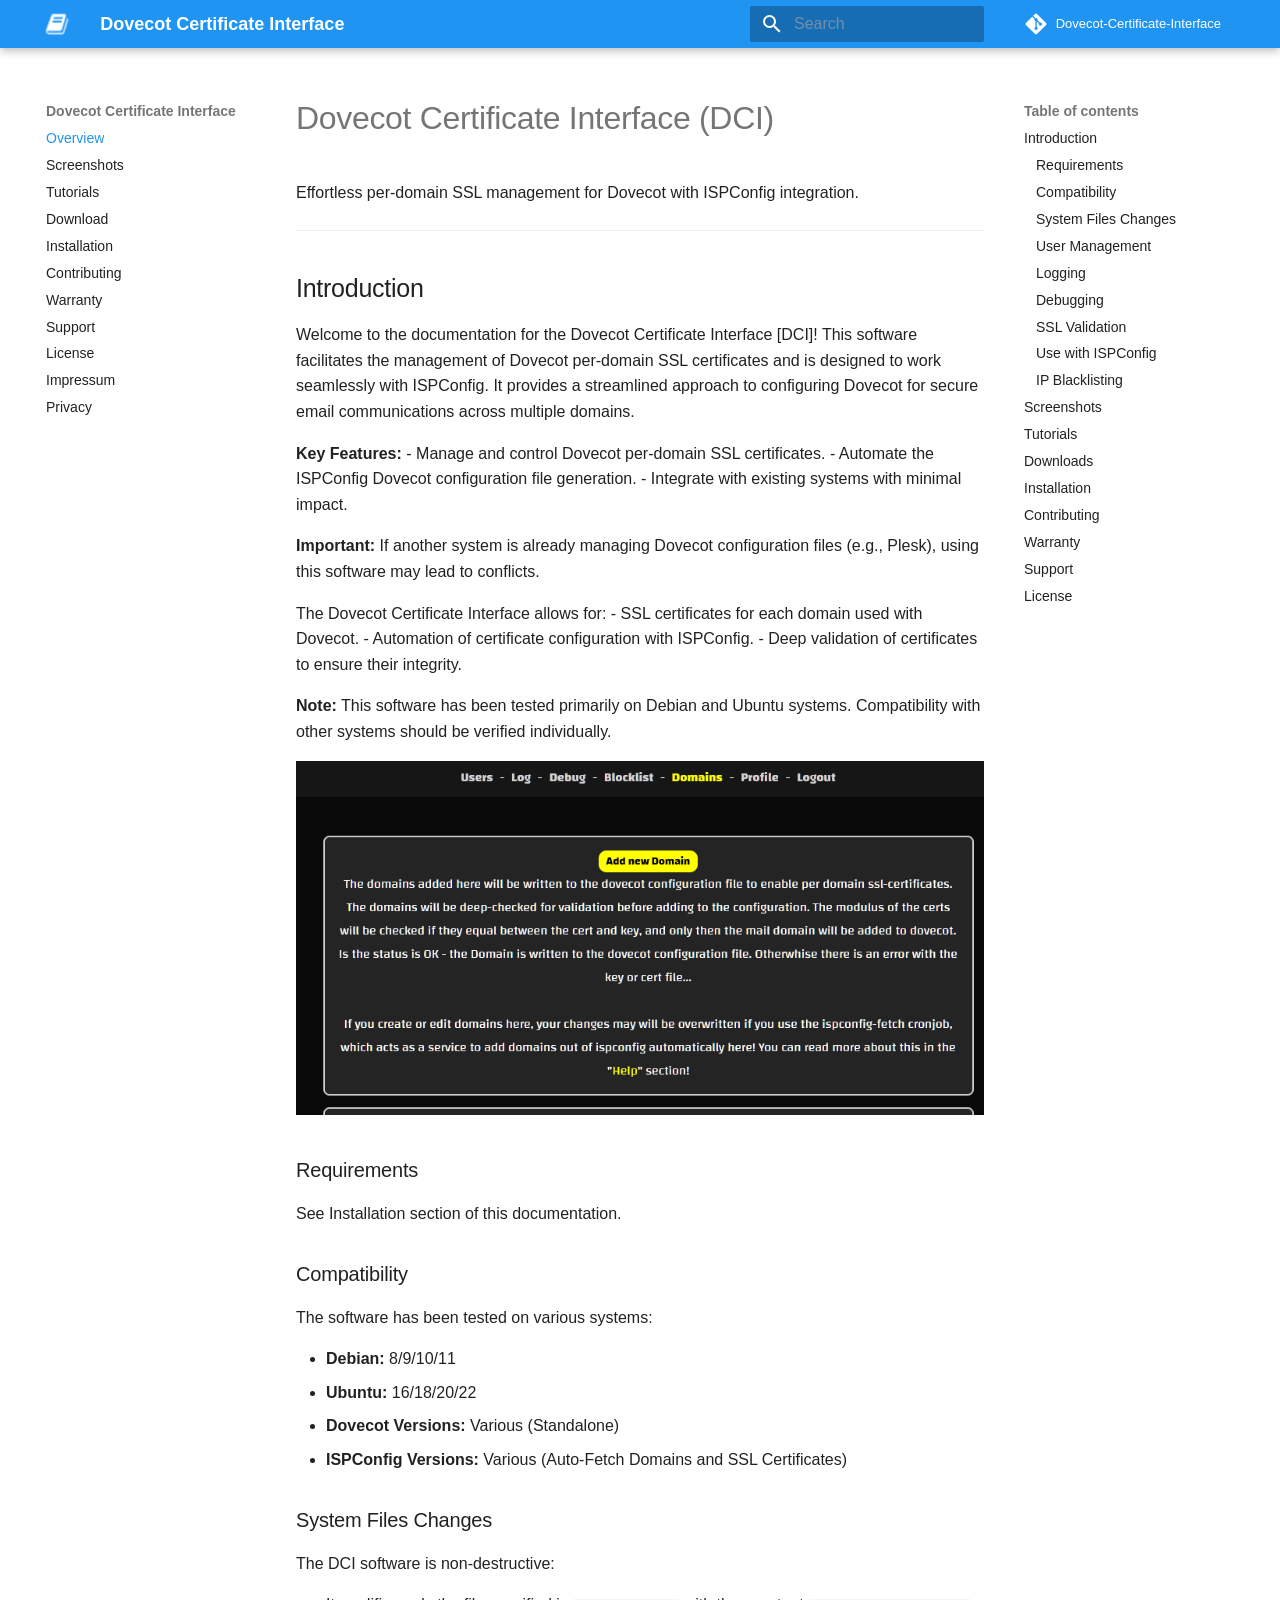
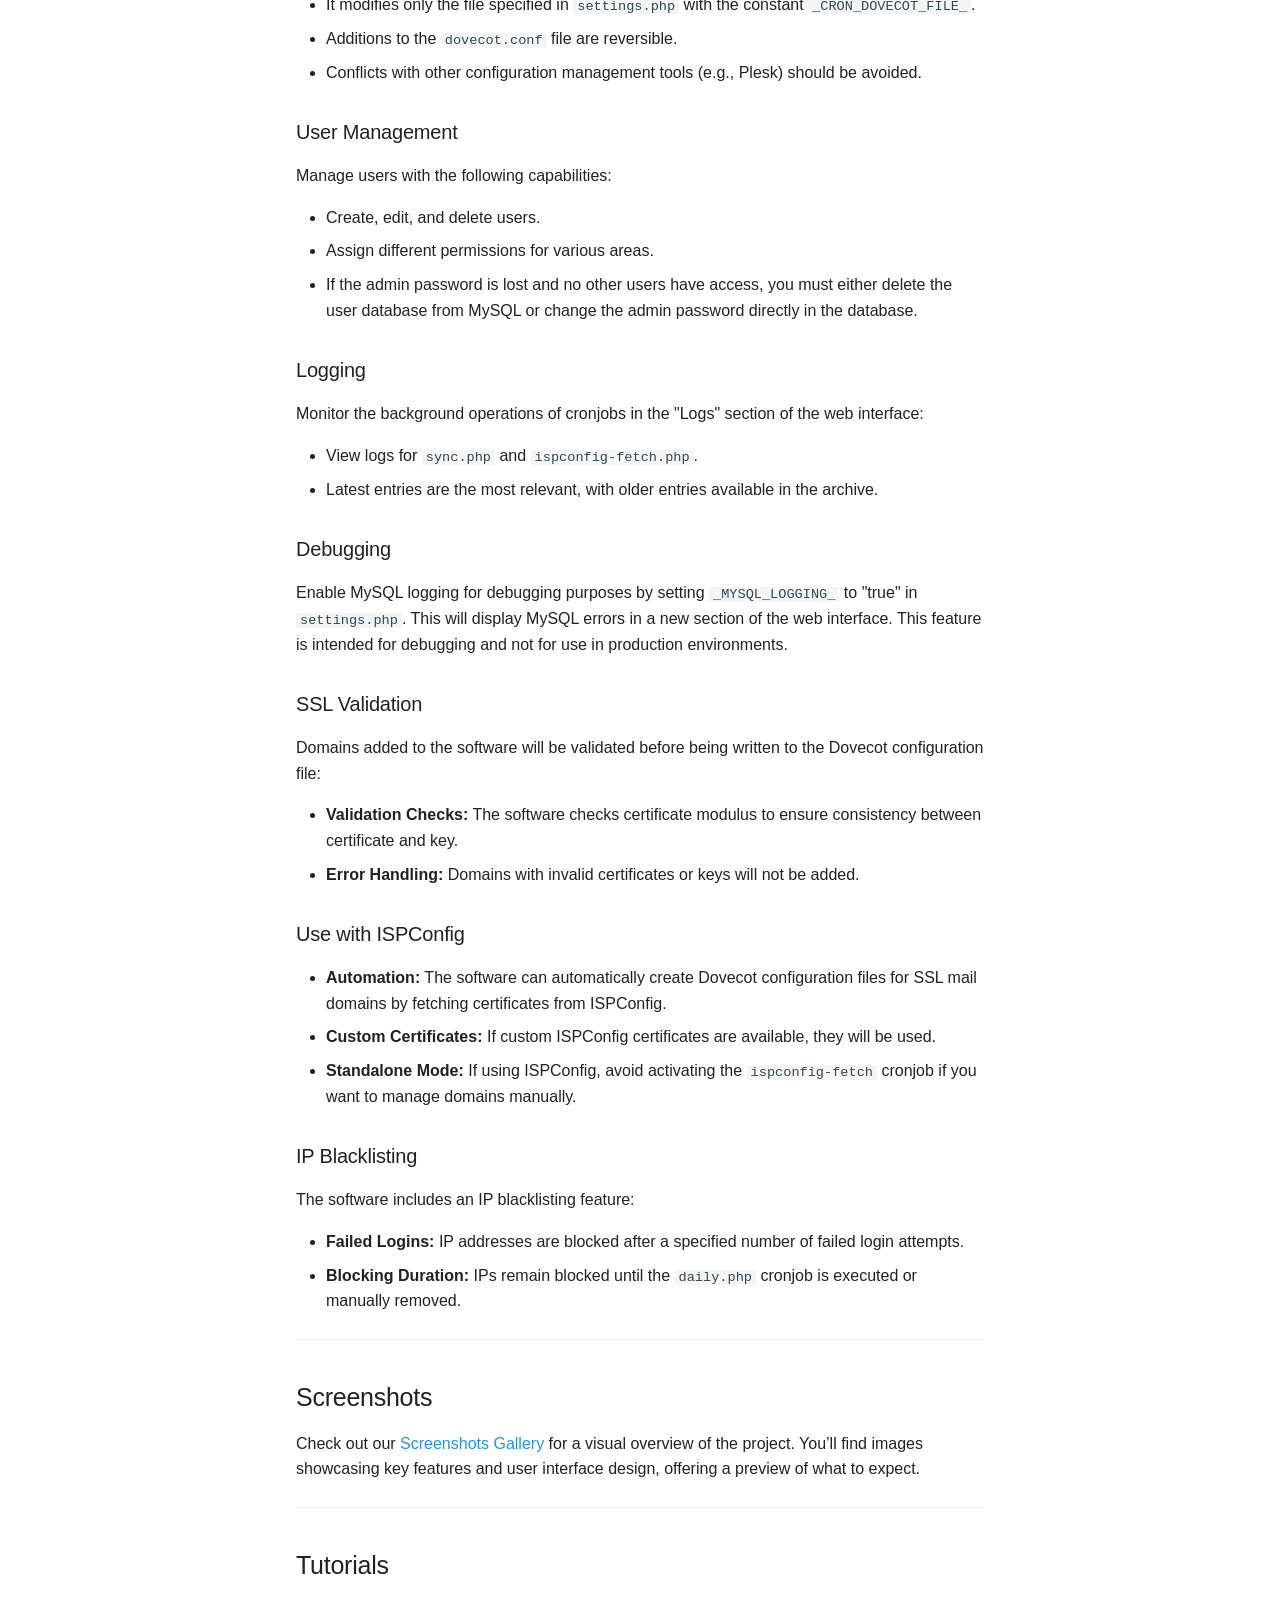
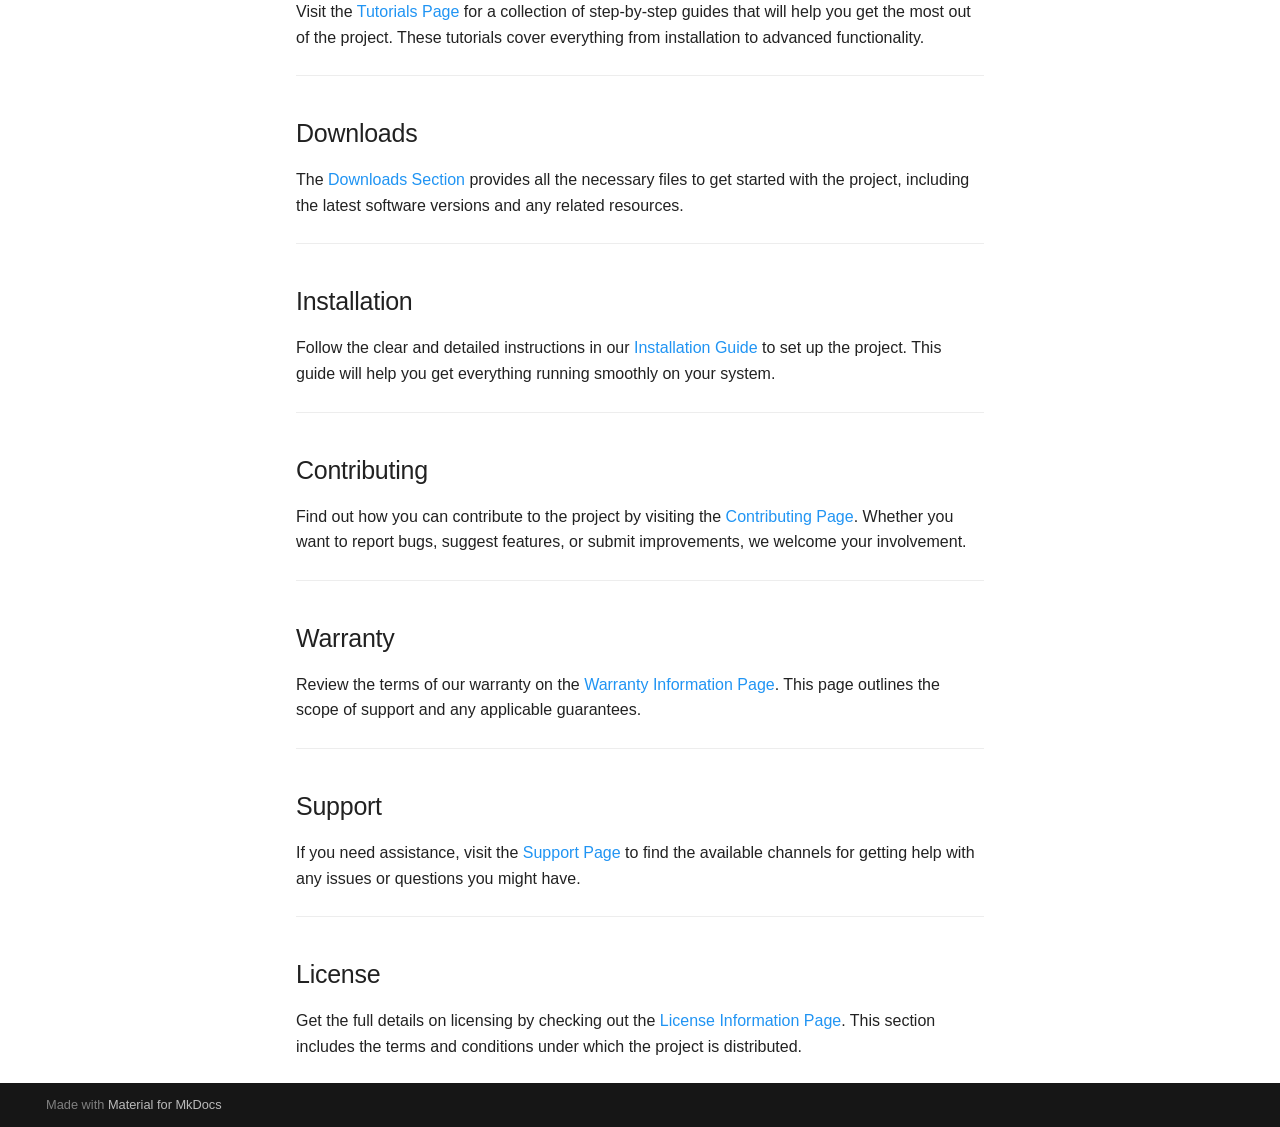
==== commit 064a23a7: "1.2.0" ====
--- a/docs/index.html
+++ b/docs/index.html
@@ -789,7 +789,7 @@
   
   
     <li class="md-nav__item">
-      <a href="https://bugfishtm.blogspot.com/2023/05/impressum.html" class="md-nav__link">
+      <a href="https://bugfishtm.github.io/impressum.html" class="md-nav__link">
         
   
   
@@ -816,7 +816,7 @@
   
   
     <li class="md-nav__item">
-      <a href="https://bugfishtm.blogspot.com/2023/05/privacy.html" class="md-nav__link">
+      <a href="https://bugfishtm.github.io/privacy.html" class="md-nav__link">
         
   
   
